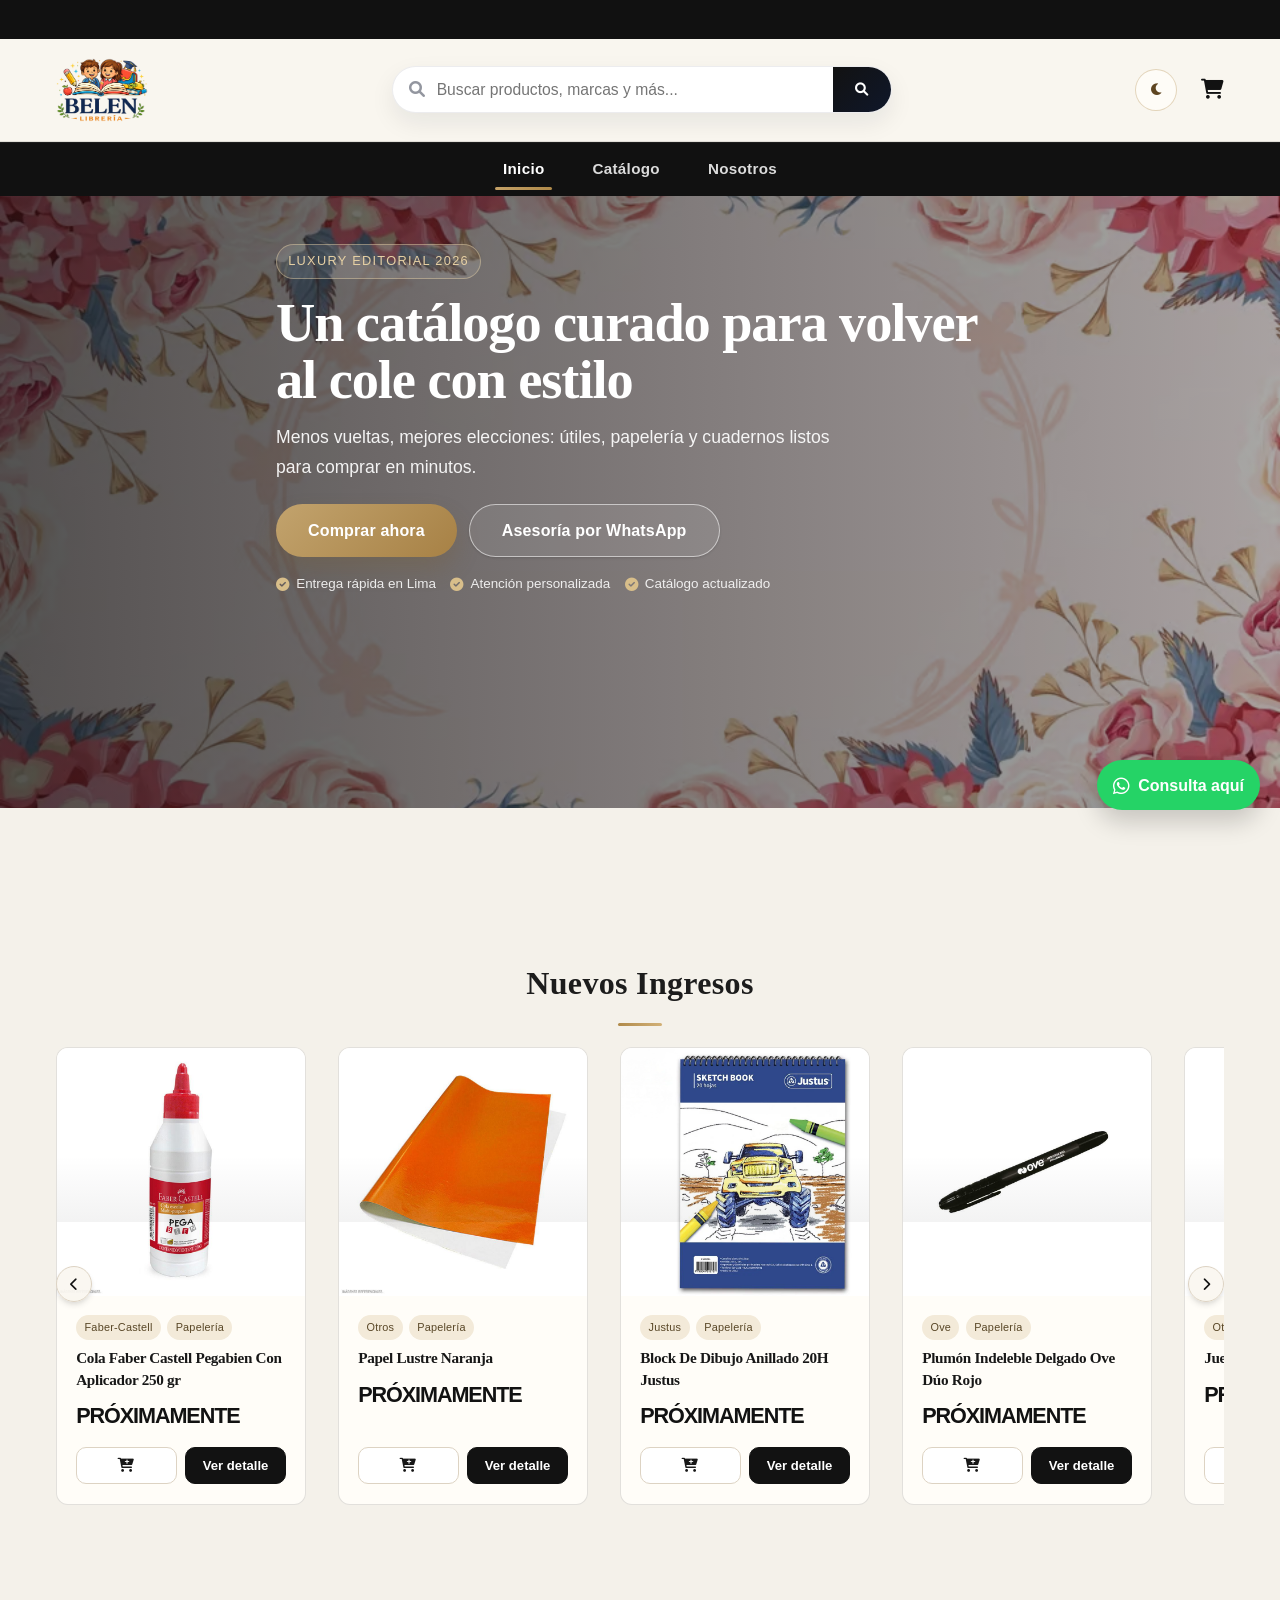
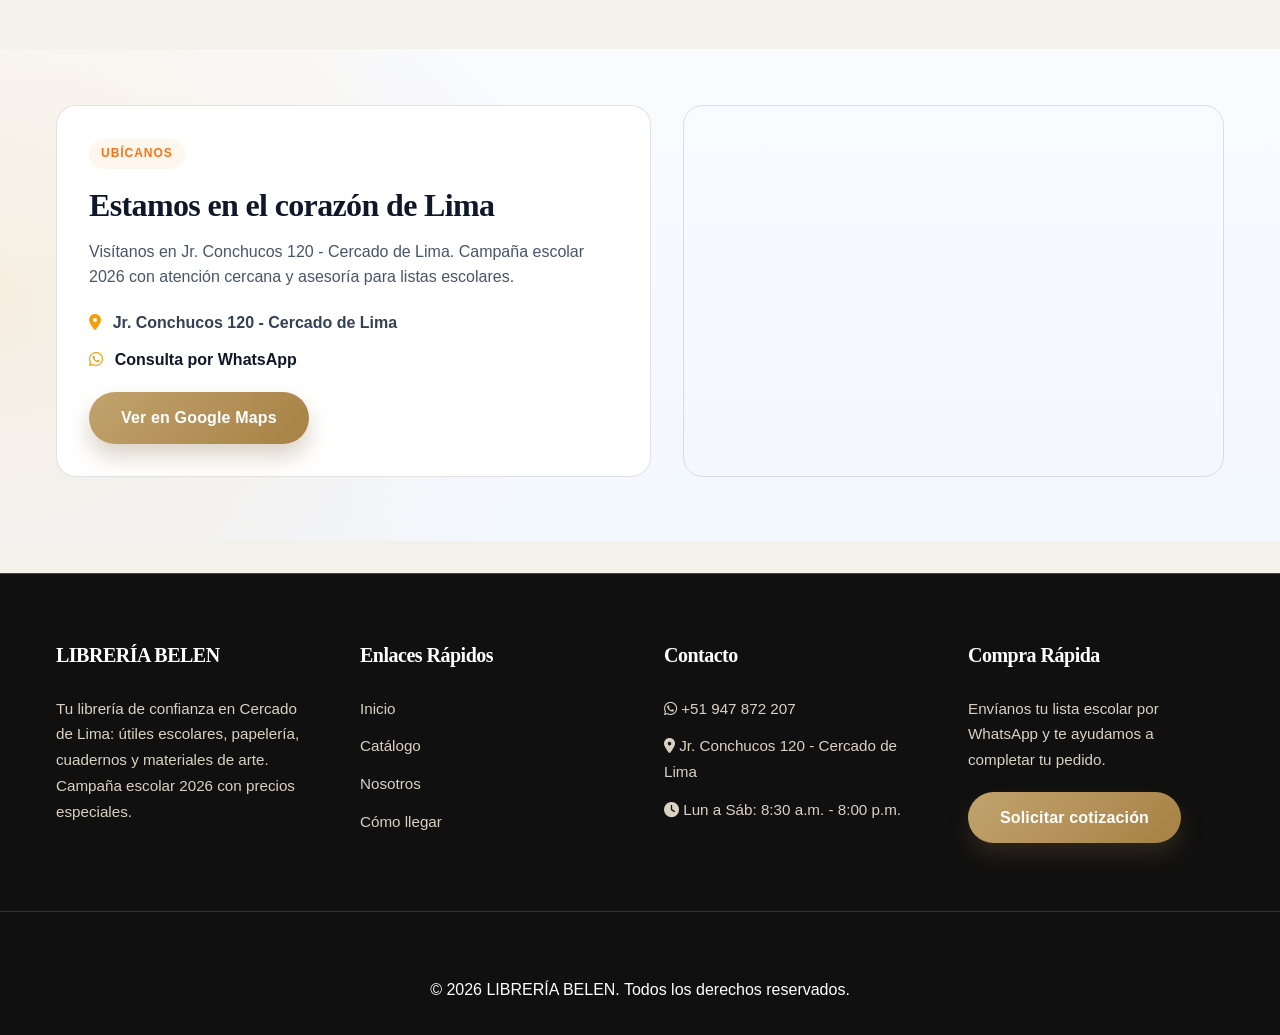
==== index.html @ 4e1642e1 "cambios" ====
<!DOCTYPE html>
<html lang="es">

<head>
    <meta charset="UTF-8">
    <meta name="viewport" content="width=device-width, initial-scale=1.0">
    <meta name="description" content="Librería Belen en Lima: útiles escolares, papelería, cuadernos, arte y oficina. Campaña escolar 2026, marcas como Faber‑Castell y Artesco, envío gratis en estaciones de la Línea 1.">
    <meta http-equiv="Content-Security-Policy" content="default-src 'self'; base-uri 'self'; form-action 'self'; frame-ancestors 'self'; object-src 'none'; script-src 'self' 'unsafe-inline'; style-src 'self' 'unsafe-inline'; img-src 'self' data: https://via.placeholder.com; font-src 'self'; frame-src https://www.google.com; upgrade-insecure-requests">
    <title>LIBRERÍA BELEN - Suministros de Oficina y Escolares</title>
    <link rel="preload" as="image" href="images/nueva%20portada2.avif" type="image/avif">
    <link rel="preload" as="image" href="images/portada%20nueva.jpg" type="image/jpeg">
    <link rel="stylesheet" href="css/style.css">
    <link rel="stylesheet" href="css/premium-styles.css">
    <link rel="stylesheet" href="vendor/fontawesome/css/all.min.css">
</head>

<body class="ultra-minimal">
    <a class="skip-link" href="#main-content">Saltar al contenido principal</a>

    <div class="announcement-bar">
        <div class="announcement-content">
            <p><i class="fas fa-store"></i> Atención en tienda: Lun a Sáb de 8:30 a.m. a 8:00 p.m.</p>
            <a href="https://wa.me/51947872207" target="_blank" rel="noopener">
                <i class="fab fa-whatsapp"></i> Pedidos por WhatsApp
            </a>
        </div>
    </div>

    <!-- Header -->
    <header class="main-header">
        <div class="header-container">
            <a href="index.html" class="logo">
                <img src="img/logonuevo.png" alt="Librería Belen" decoding="async">
            </a>

            <div class="search-bar" style="position: relative;">
                <input type="text" id="searchInput" placeholder="Buscar productos, marcas y más..."
                    oninput="handleSearchInput(this.value)">
                <button type="button" onclick="executeSearch()" aria-label="Buscar productos"><i class="fas fa-search"></i></button>
                <div id="searchResults" class="search-results-dropdown"></div>
            </div>

            <div class="nav-icons">
                <button type="button" class="theme-toggle" data-theme-toggle aria-label="Cambiar tema visual">
                    <i class="fas fa-moon"></i>
                </button>
                <button type="button" class="cart-icon" onclick="window.location.href='catalog.html'" aria-label="Ir al catálogo">
                    <!-- For now links to cart page or modal logic later -->
                    <i class="fas fa-shopping-cart"></i>
                    <span class="cart-count" id="cart-count">0</span>
                </button>
                <button type="button" class="mobile-menu-btn" onclick="toggleMobileMenu()" aria-label="Abrir menú móvil">
                    <i class="fas fa-bars"></i>
                </button>
            </div>
        </div>
    </header>

    <!-- Navigation -->
    <nav class="nav-links">
        <div class="container">
            <ul>
                <li><a href="index.html" class="active">Inicio</a></li>
                <li><a href="catalog.html">Catálogo</a></li>
                <li><a href="about.html">Nosotros</a></li>
            </ul>
        </div>
    </nav>

    <main id="main-content" tabindex="-1">
    <!-- Hero Section -->
    <section class="home-hero" data-hero-carousel data-autoplay="false" aria-label="Promociones principales">
        <div class="home-hero-track">
            <article class="home-hero-slide is-active" data-hero-slide>
                <picture class="home-hero-media" aria-hidden="true">
                    <source srcset="images/nueva%20portada2.avif" type="image/avif">
                    <img src="images/portada%20nueva.jpg" alt="" fetchpriority="high" loading="eager" decoding="async">
                </picture>
                <div class="home-hero-overlay"></div>
                <div class="home-hero-content container">
                    <span class="home-hero-tag">Luxury Editorial 2026</span>
                    <h1>Un catálogo curado para volver al cole con estilo</h1>
                    <p>Menos vueltas, mejores elecciones: útiles, papelería y cuadernos listos para comprar en minutos.</p>
                    <div class="home-hero-actions">
                        <a href="catalog.html" class="btn btn-primary">Comprar ahora</a>
                        <a href="https://wa.me/51947872207" class="btn btn-outline-light" target="_blank" rel="noopener">Asesoría por WhatsApp</a>
                    </div>
                    <ul class="home-hero-benefits">
                        <li><i class="fas fa-circle-check"></i> Entrega rápida en Lima</li>
                        <li><i class="fas fa-circle-check"></i> Atención personalizada</li>
                        <li><i class="fas fa-circle-check"></i> Catálogo actualizado</li>
                    </ul>
                </div>
            </article>
        </div>
    </section>

    <section class="container conversion-strip reveal-on-scroll">
        <div class="conversion-strip-card">
            <p>¿Tienes lista escolar completa?</p>
            <strong>Te ayudamos a armar tu pedido en menos de 10 minutos.</strong>
            <div class="conversion-strip-actions">
                <a href="catalog.html" class="btn btn-primary">Ver catálogo</a>
                <a href="https://wa.me/51947872207" class="btn btn-outline-light" target="_blank" rel="noopener">Empezar por WhatsApp</a>
            </div>
        </div>
    </section>

    <!-- Featured Carousel -->
    <section class="container" style="margin-bottom: var(--spacing-xl);">
        <h2 class="section-title">Nuevos Ingresos</h2>
        <div class="carousel-container">
            <button type="button" class="carousel-btn prev" onclick="scrollCarousel(-1)" aria-label="Desplazar carrusel a la izquierda"><i class="fas fa-chevron-left"></i></button>
            <div class="carousel-track" id="featured-carousel">
                <!-- Random products will be loaded via JS -->
                <p style="text-align: center; width: 100%; padding: 2rem;">Cargando novedades...</p>
            </div>
            <button type="button" class="carousel-btn next" onclick="scrollCarousel(1)" aria-label="Desplazar carrusel a la derecha"><i class="fas fa-chevron-right"></i></button>
        </div>
    </section>

    <!-- Location Section -->
    <section class="location-section">
        <div class="container location-grid">
            <div class="location-card">
                <div class="location-title">
                    <span class="location-badge">Ubícanos</span>
                    <h2>Estamos en el corazón de Lima</h2>
                    <p>Visítanos en Jr. Conchucos 120 - Cercado de Lima. Campaña escolar 2026 con atención cercana y asesoría para listas escolares.</p>
                </div>
                <div class="location-details">
                    <div><i class="fas fa-map-marker-alt"></i> Jr. Conchucos 120 - Cercado de Lima</div>
                    <div><i class="fab fa-whatsapp"></i> <a href="https://wa.me/51947872207" target="_blank" rel="noopener">Consulta por WhatsApp</a></div>
                </div>
                <div class="location-actions">
                    <a class="btn btn-primary" href="https://maps.app.goo.gl/QyMt76Eo8Yr2KrZt5" target="_blank" rel="noopener">Ver en Google Maps</a>
                </div>
            </div>
            <div class="location-map">
                <iframe
                    title="Ubicación Librería Belen"
                    src="https://www.google.com/maps?q=-12.044322104838658,-77.01129263126799&output=embed"
                    loading="lazy"
                    referrerpolicy="no-referrer-when-downgrade">
                </iframe>
            </div>
        </div>
    </section>
    </main>

    <!-- Footer -->
    <footer>
        <div class="container footer-content">
            <div class="footer-section">
                <h3>LIBRERÍA BELEN</h3>
                <p>Tu librería de confianza en Cercado de Lima: útiles escolares, papelería, cuadernos y materiales de arte. Campaña escolar 2026 con precios especiales.</p>
            </div>
            <div class="footer-section">
                <h3>Enlaces Rápidos</h3>
                <ul>
                    <li><a href="index.html">Inicio</a></li>
                    <li><a href="catalog.html">Catálogo</a></li>
                    <li><a href="about.html">Nosotros</a></li>
                    <li><a href="https://maps.app.goo.gl/QyMt76Eo8Yr2KrZt5" target="_blank" rel="noopener">Cómo llegar</a></li>
                </ul>
            </div>
            <div class="footer-section">
                <h3>Contacto</h3>
                <p>
                    <i class="fab fa-whatsapp"></i>
                    <a href="https://wa.me/51947872207" target="_blank" rel="noopener">+51 947 872 207</a>
                </p>
                <p><i class="fas fa-map-marker-alt"></i> Jr. Conchucos 120 - Cercado de Lima</p>
                <p><i class="fas fa-clock"></i> Lun a Sáb: 8:30 a.m. - 8:00 p.m.</p>
            </div>
            <div class="footer-section">
                <h3>Compra Rápida</h3>
                <p>Envíanos tu lista escolar por WhatsApp y te ayudamos a completar tu pedido.</p>
                <a class="btn btn-primary" href="https://wa.me/51947872207" target="_blank" rel="noopener">Solicitar cotización</a>
            </div>
        </div>
        <div
            style="text-align: center; padding-top: var(--spacing-lg); border-top: 1px solid #333; margin-top: var(--spacing-lg);">
            <p>&copy; <span data-current-year>2026</span> LIBRERÍA BELEN. Todos los derechos reservados.</p>
        </div>
    </footer>

    <!-- Product Detail Modal -->
    <div id="productDetailModal" class="modal">
        <div class="modal-content product-detail-content">
            <span class="close-modal" onclick="closeProductModal()">&times;</span>
            <div class="product-detail-grid">
                <div class="detail-image-container">
                    <img id="detailImage" src="" alt="Producto">
                    <p class="image-disclaimer">Imagen de referencia, Librería Belen no es dueña ni autora de esta imagen.</p>
                </div>
                <div class="detail-info-container">
                    <h2 id="detailTitle">Título del Producto</h2>
                    <div class="detail-meta">
                        <span id="detailPrice" class="detail-price">S/ 0.00</span>
                        <div id="detailRating" class="product-rating"></div>
                    </div>

                    <div class="detail-section">
                        <h4>Descripción</h4>
                        <p id="detailDescription">Descripción detallada...</p>
                    </div>

                    <div class="detail-section">
                        <h4>Cualidades</h4>
                        <ul id="detailFeatures"></ul>
                    </div>

                    <div class="detail-section">
                        <h4>Para qué sirve</h4>
                        <ul id="detailUsage"></ul>
                    </div>

                    <div class="detail-actions">
                        <div class="qty-selector">
                            <button onclick="adjustDetailQty(-1)">-</button>
                            <span id="detailQty">1</span>
                            <button onclick="adjustDetailQty(1)">+</button>
                        </div>
                        <button class="btn btn-primary" id="detailAddBtn" onclick="addToCartFromDetail()">Agregar al Carrito</button>
                    </div>
                </div>
            </div>
        </div>
    </div>

    <!-- Mobile Bottom Navigation -->
    <nav class="mobile-bottom-nav">
        <a href="index.html" class="active">
            <i class="fas fa-home"></i>
            <span>Inicio</span>
        </a>
        <a href="catalog.html">
            <i class="fas fa-th"></i>
            <span>Catálogo</span>
        </a>
        <a href="catalog.html">
            <i class="fas fa-shopping-cart"></i>
            <span>Carrito</span>
        </a>
        <a href="about.html">
            <i class="fas fa-info-circle"></i>
            <span>Nosotros</span>
        </a>
    </nav>

    <a class="whatsapp-float" href="https://wa.me/51947872207" target="_blank" rel="noopener">
        <i class="fab fa-whatsapp"></i>
        <span>Consulta aquí</span>
    </a>

    <script src="vendor/jspdf/jspdf.umd.min.js" defer></script>
    <script src="data/products.js" defer></script>
    <script src="js/app.js" defer></script>
</body>

</html>
---- css/style.css ----
:root {
    /* Colors - Premium Navy & Gold Palette */
    --primary-color: #0f172a;
    /* Slate 900 */
    --primary-light: #334155;
    /* Slate 700 */
    --accent-color: #f59e0b;
    /* Amber 500 */
    --accent-hover: #d97706;
    /* Amber 600 */
    --bg-color: #f8fafc;
    /* Slate 50 */
    --surface-color: #ffffff;
    --text-color: #1e293b;
    /* Slate 800 */
    --text-light: #64748b;
    /* Slate 500 */
    --border-color: #e2e8f0;
    /* Slate 200 */

    /* Spacing - More breathing room */
    --spacing-xs: 0.5rem;
    /* 8px */
    --spacing-sm: 1rem;
    /* 16px */
    --spacing-md: 2rem;
    /* 32px - Increased */
    --spacing-lg: 4rem;
    /* 64px - Increased */
    --spacing-xl: 8rem;
    /* 128px - Increased */

    /* Typography */
    --font-heading: 'Inter', sans-serif;
    --font-body: 'Inter', sans-serif;

    /* Shadows - Soft & Modern */
    --shadow-sm: 0 1px 3px 0 rgb(0 0 0 / 0.1), 0 1px 2px -1px rgb(0 0 0 / 0.1);
    --shadow-md: 0 4px 6px -1px rgb(0 0 0 / 0.1), 0 2px 4px -1px rgb(0 0 0 / 0.06);
    --shadow-lg: 0 10px 15px -3px rgb(0 0 0 / 0.1), 0 4px 6px -4px rgb(0 0 0 / 0.1);
    --shadow-inner: inset 0 2px 4px 0 rgb(0 0 0 / 0.05);

    /* Transitions */
    --transition-fast: 0.2s cubic-bezier(0.4, 0, 0.2, 1);
    --transition-smooth: 0.3s cubic-bezier(0.4, 0, 0.2, 1);
}

* {
    margin: 0;
    padding: 0;
    box-sizing: border-box;
}

body {
    font-family: var(--font-body);
    background-color: var(--bg-color);
    color: var(--text-color);
    line-height: 1.7;
    -webkit-font-smoothing: antialiased;
}

:focus-visible {
    outline: 3px solid rgba(245, 158, 11, 0.7);
    outline-offset: 2px;
}

.skip-link {
    position: absolute;
    left: -9999px;
    top: auto;
    width: 1px;
    height: 1px;
    overflow: hidden;
    z-index: 5000;
}

.skip-link:focus {
    left: 1rem;
    top: 1rem;
    width: auto;
    height: auto;
    background: #0f172a;
    color: #fff;
    padding: 0.65rem 1rem;
    border-radius: 8px;
    box-shadow: var(--shadow-md);
}

.announcement-bar {
    background: linear-gradient(90deg, #0f172a, #1e293b);
    color: #f8fafc;
    font-size: 0.9rem;
}

.announcement-content {
    max-width: 1200px;
    margin: 0 auto;
    padding: 0.45rem var(--spacing-sm);
    display: flex;
    align-items: center;
    justify-content: space-between;
    gap: 0.75rem;
}

.announcement-content p {
    margin: 0;
    display: inline-flex;
    align-items: center;
    gap: 0.45rem;
}

.announcement-content a {
    color: #fcd34d;
    font-weight: 700;
    display: inline-flex;
    align-items: center;
    gap: 0.4rem;
}

a {
    text-decoration: none;
    color: inherit;
}

ul {
    list-style: none;
}

img {
    max-width: 100%;
    height: auto;
    display: block;
}

/* Header */
.main-header {
    background-color: var(--surface-color);
    /* White header for cleanliness */
    color: var(--text-color);
    padding: var(--spacing-sm) 0;
    position: static;
    box-shadow: none;
    border-bottom: 1px solid var(--border-color);
}

.header-container {
    max-width: 1200px;
    margin: 0 auto;
    padding: 0 var(--spacing-sm);
    display: flex;
    justify-content: space-between;
    align-items: center;
    gap: var(--spacing-md);
}

.logo {
    font-size: 1.5rem;
    font-weight: 800;
    color: var(--primary-color);
    letter-spacing: -0.025em;
    text-transform: uppercase;
    display: flex;
    align-items: center;
    line-height: 1;
}

.logo span {
    color: var(--accent-color);
}

.logo img {
    height: 70px;
    width: auto;
    display: block;
}

.search-bar {
    flex: 1;
    max-width: 500px;
    display: flex;
    box-shadow: 0 10px 25px rgba(15, 23, 42, 0.08);
    border-radius: 999px;
    overflow: hidden;
    border: 1px solid rgba(15, 23, 42, 0.08);
    background: #fff;
    position: relative;
}

.search-bar input {
    width: 100%;
    padding: 0.85rem 1.2rem 0.85rem 2.75rem;
    border: none;
    outline: none;
    font-size: 0.98rem;
    color: var(--text-color);
    background: transparent;
}

.search-bar button {
    background: linear-gradient(135deg, var(--primary-color), #0f172a);
    border: none;
    padding: 0 1.4rem;
    cursor: pointer;
    color: #fff;
    transition: var(--transition-fast);
}

.search-bar button:hover {
    transform: translateY(-1px);
    box-shadow: 0 8px 18px rgba(15, 23, 42, 0.25);
}

.search-bar::before {
    content: "\f002";
    font-family: "Font Awesome 6 Free";
    font-weight: 900;
    position: absolute;
    left: 16px;
    top: 50%;
    transform: translateY(-50%);
    color: rgba(15, 23, 42, 0.45);
    pointer-events: none;
}

.search-bar:focus-within {
    border-color: rgba(245, 158, 11, 0.5);
    box-shadow: 0 14px 30px rgba(245, 158, 11, 0.2);
}

.nav-icons {
    display: flex;
    gap: 1.5rem;
    align-items: center;
}

.cart-icon {
    position: relative;
    cursor: pointer;
    font-size: 1.25rem;
    color: var(--primary-color);
    transition: var(--transition-fast);
    background: none;
    border: none;
}

.cart-icon:hover {
    color: var(--accent-color);
}

.cart-count {
    position: absolute;
    top: -8px;
    right: -10px;
    background-color: var(--accent-color);
    color: white;
    font-size: 0.7rem;
    font-weight: bold;
    min-width: 18px;
    height: 18px;
    padding: 0 4px;
    border-radius: 10px;
    display: flex;
    align-items: center;
    justify-content: center;
    box-shadow: var(--shadow-sm);
}

.cart-count.is-empty {
    display: none;
}

/* Navigation Bar (Secondary) */
.nav-links {
    background: linear-gradient(90deg, #0f172a, #111827);
    box-shadow: 0 10px 25px rgba(15, 23, 42, 0.35);
    border-top: 1px solid rgba(255, 255, 255, 0.06);
}

.nav-links .container {
    max-width: 1200px;
    margin: 0 auto;
    padding: 0 var(--spacing-sm);
}

.nav-links ul {
    display: flex;
    gap: 2rem;
    justify-content: center;
}

.nav-links a {
    display: block;
    padding: 0.85rem 0.5rem;
    font-weight: 600;
    color: rgba(255, 255, 255, 0.85);
    transition: var(--transition-fast);
    position: relative;
    font-size: 0.95rem;
    letter-spacing: 0.02em;
}

.nav-links a:hover {
    color: #fff;
    transform: translateY(-1px);
}

.nav-links a.active {
    color: white;
    font-weight: 600;
}

.nav-links a.active::after {
    content: '';
    position: absolute;
    bottom: 6px;
    left: 0;
    right: 0;
    height: 3px;
    background: linear-gradient(90deg, #f59e0b, #f97316);
    border-radius: 2px;
}

/* Hero Section */
.hero {
    background-color: var(--primary-color);
    padding: 0;
    height: 500px;
    display: flex;
    align-items: stretch;
    justify-content: center;
    text-align: center;
    color: var(--text-color);
    margin-bottom: 3rem;
    border-radius: 0 0 20px 20px;
    overflow: hidden;
}

.hero h1 {
    font-size: 3.5rem;
    /* Larger title */
    margin-bottom: 1.5rem;
    font-weight: 800;
    color: #000;
    letter-spacing: -0.05em;
    line-height: 1.2;
    text-shadow: none;
}

.hero p {
    font-size: 1.25rem;
    margin-bottom: 2.5rem;
    opacity: 1;
    color: #000;
    max-width: 600px;
    margin-left: auto;
    margin-right: auto;
    font-weight: 700;
}

.hero-carousel {
    position: relative;
}

.hero-slides {
    position: relative;
    width: 100%;
    height: 100%;
}

.hero-slide {
    position: absolute;
    inset: 0;
    display: flex;
    align-items: center;
    justify-content: center;
    background-size: cover;
    background-position: center;
    opacity: 0;
    transition: opacity 0.6s ease;
}

.hero-bg-image {
    position: absolute;
    inset: 0;
    width: 100%;
    height: 100%;
    object-fit: cover;
    z-index: 0;
}

.hero-bg-media {
    position: absolute;
    inset: 0;
    display: block;
    z-index: 0;
}

.hero-slide.active {
    opacity: 1;
    z-index: 1;
}

.hero-slide .container {
    padding: 2rem 1rem;
}

.hero-slide-light {
    background:
        radial-gradient(circle at 15% 20%, rgba(249, 115, 22, 0.12), transparent 45%),
        radial-gradient(circle at 85% 30%, rgba(245, 158, 11, 0.12), transparent 40%),
        linear-gradient(180deg, #fffaf5 0%, #ffffff 100%);
}

.hero-slide-light h1,
.hero-slide-light p {
    color: #0f172a;
}

.hero-dots {
    position: absolute;
    bottom: 16px;
    left: 50%;
    transform: translateX(-50%);
    display: flex;
    gap: 8px;
    z-index: 2;
}

.hero-dot {
    width: 10px;
    height: 10px;
    border-radius: 50%;
    border: none;
    background: rgba(15, 23, 42, 0.25);
    cursor: pointer;
}

.hero-dot.active {
    background: #f59e0b;
}

.btn {
    display: inline-flex;
    align-items: center;
    justify-content: center;
    padding: 0.75rem 2rem;
    border-radius: 6px;
    font-weight: 600;
    text-align: center;
    cursor: pointer;
    transition: var(--transition-smooth);
    border: none;
    font-size: 1rem;
    letter-spacing: 0.025em;
    box-shadow: var(--shadow-sm);
}

.btn:hover {
    transform: translateY(-1px);
    box-shadow: var(--shadow-md);
}

.btn-primary {
    background-color: var(--accent-color);
    color: white;
}

.btn-primary:hover {
    background-color: var(--accent-hover);
}

/* Location Section */
.location-section {
    background: linear-gradient(180deg, #ffffff 0%, #f8fafc 100%);
    padding: 3.5rem 0 4rem;
    margin-bottom: 2rem;
}

.location-grid {
    display: grid;
    grid-template-columns: 1.1fr 1fr;
    gap: 2rem;
    align-items: stretch;
}

.location-card {
    background: #fff;
    border-radius: 16px;
    padding: 2rem;
    box-shadow: 0 20px 40px rgba(15, 23, 42, 0.1);
    border: 1px solid rgba(15, 23, 42, 0.06);
    display: flex;
    flex-direction: column;
    gap: 1.2rem;
}

.location-title h2 {
    margin: 0 0 0.4rem;
    font-size: 2rem;
    letter-spacing: -0.02em;
    color: #0f172a;
}

.location-title p {
    margin: 0;
    color: #475569;
    font-size: 1rem;
    line-height: 1.6;
}

.location-badge {
    display: inline-flex;
    align-items: center;
    padding: 0.3rem 0.75rem;
    background: #fff7ed;
    color: #f97316;
    border-radius: 999px;
    font-weight: 700;
    font-size: 0.75rem;
    text-transform: uppercase;
    letter-spacing: 0.08em;
    margin-bottom: 0.6rem;
}

.location-details {
    display: grid;
    gap: 0.6rem;
    color: #334155;
    font-weight: 600;
}

.location-details i {
    color: #f59e0b;
    margin-right: 0.45rem;
}

.location-details a {
    color: #0f172a;
    text-decoration: none;
}

.location-actions {
    margin-top: auto;
}

.location-map {
    border-radius: 16px;
    overflow: hidden;
    box-shadow: 0 20px 40px rgba(15, 23, 42, 0.12);
    border: 1px solid rgba(15, 23, 42, 0.06);
    min-height: 360px;
}

.location-map iframe {
    width: 100%;
    height: 100%;
    border: 0;
    min-height: 360px;
}

@media (max-width: 900px) {
    .location-grid {
        grid-template-columns: 1fr;
    }
}

/* Hero CTA animation */
.hero .btn-primary {
    position: relative;
    animation: heroPulse 1.6s ease-in-out infinite;
    box-shadow: 0 10px 25px rgba(0, 0, 0, 0.2), 0 0 0 rgba(245, 158, 11, 0.6);
}

.hero .btn-primary::after {
    content: "";
    position: absolute;
    inset: -8px;
    border-radius: inherit;
    border: 2px solid rgba(245, 158, 11, 0.45);
    opacity: 0;
    animation: heroRing 1.6s ease-out infinite;
}

@keyframes heroPulse {
    0% { transform: translateY(0) scale(1); }
    40% { transform: translateY(-4px) scale(1.03); }
    70% { transform: translateY(1px) scale(0.99); }
    100% { transform: translateY(0) scale(1); }
}

@keyframes heroRing {
    0% { opacity: 0.7; transform: scale(0.98); }
    100% { opacity: 0; transform: scale(1.15); }
}

/* Product Grid */
.container {
    max-width: 1200px;
    margin: 0 auto;
    padding: 0 var(--spacing-sm);
}

.section-title {
    font-size: 2rem;
    margin-bottom: 2rem;
    color: var(--text-color);
    border-left: none;
    /* Remove conflicting style */
    padding-left: 0;
    text-align: center;
    font-weight: 800;
    letter-spacing: -0.03em;
    position: relative;
    padding-bottom: 1rem;
}

.section-title::after {
    content: '';
    position: absolute;
    bottom: 0;
    left: 50%;
    transform: translateX(-50%);
    width: 60px;
    height: 4px;
    background-color: var(--accent-color);
    border-radius: 2px;
}

.product-grid {
    display: grid;
    grid-template-columns: repeat(auto-fill, minmax(220px, 1fr));
    gap: var(--spacing-md);
    margin-bottom: var(--spacing-xl);
}

.product-card {
    background: white;
    border: 1px solid var(--border-color);
    border-radius: 12px;
    overflow: hidden;
    transition: var(--transition-smooth);
    display: flex;
    flex-direction: column;
    box-shadow: var(--shadow-sm);
}

.product-card:hover {
    box-shadow: var(--shadow-lg);
    transform: translateY(-4px);
    border-color: var(--accent-color);
}

.product-image {
    width: 100%;
    aspect-ratio: 1;
    background-color: #f1f5f9;
    overflow: hidden;
    position: relative;
}

.product-image img {
    width: 100%;
    height: 100%;
    object-fit: cover;
    transition: transform 0.5s ease;
}

.product-card:hover .product-image img {
    transform: scale(1.05);
}

.product-info {
    padding: 1.5rem;
    display: flex;
    flex-direction: column;
    flex: 1;
}

.product-title {
    font-size: 1.1rem;
    margin-bottom: 0.5rem;
    font-weight: 600;
    line-height: 1.4;
    color: var(--text-color);
    display: -webkit-box;
    -webkit-line-clamp: 2;
    line-clamp: 2;
    /* Fix linting error */
    -webkit-box-orient: vertical;
    overflow: hidden;
}

.product-price {
    font-size: 1.5rem;
    color: var(--primary-color);
    font-weight: 800;
    margin-bottom: 1rem;
    letter-spacing: -0.05em;
}

.product-actions {
    margin-top: auto;
    display: flex;
    gap: 0.75rem;
}

.btn-cart {
    flex: 1;
    background-color: white;
    border: 1px solid var(--border-color);
    color: var(--text-color);
    padding: 0.6rem;
    font-size: 0.9rem;
    border-radius: 6px;
    font-weight: 600;
    transition: var(--transition-fast);
    display: flex;
    justify-content: center;
    align-items: center;
    gap: 0.5rem;
}

.btn-cart:hover {
    background-color: #f8fafc;
    border-color: var(--primary-color);
    color: var(--primary-color);
}

.btn-buy {
    flex: 1;
    background-color: var(--primary-color);
    border: 1px solid var(--primary-color);
    color: white;
    padding: 0.6rem;
    font-size: 0.9rem;
    border-radius: 6px;
    font-weight: 600;
    transition: var(--transition-fast);
}

.btn-buy:hover {
    background-color: var(--primary-light);
    border-color: var(--primary-light);
    box-shadow: var(--shadow-md);
}

/* Footer */
footer {
    background-color: var(--primary-color);
    /* Dark Navy */
    color: white;
    padding: 4rem 0 2rem;
    margin-top: auto;
    border-top: 4px solid var(--accent-color);
}

.footer-content {
    display: grid;
    grid-template-columns: repeat(auto-fit, minmax(250px, 1fr));
    gap: 3rem;
}

.footer-section h3 {
    margin-bottom: 1.5rem;
    color: white;
    font-size: 1.25rem;
    font-weight: 700;
    letter-spacing: -0.025em;
}

.footer-section p,
.footer-section li {
    margin-bottom: 0.75rem;
    color: #94a3b8;
    /* Slate 400 */
    font-size: 0.95rem;
}

.footer-section a:hover {
    color: var(--accent-color);
    text-decoration: underline;
}

/* Utilities */
.hidden {
    display: none !important;
}

/* Catalog Sidebar */
.catalog-layout {
    display: flex;
    gap: var(--spacing-lg);
    margin-top: var(--spacing-lg);
}

.sidebar {
    width: 250px;
    flex-shrink: 0;
}

.filter-group {
    background: white;
    padding: var(--spacing-sm);
    border-radius: 8px;
    border: 1px solid var(--border-color);
    margin-bottom: var(--spacing-md);
}

.brand-filter-list {
    max-height: 220px;
    overflow-y: auto;
    padding-right: 4px;
}

.filter-group h4 {
    margin-bottom: var(--spacing-sm);
    color: var(--primary-color);
}

.filter-item {
    display: flex;
    align-items: center;
    justify-content: space-between;
    gap: 0.5rem;
    margin-bottom: 0.5rem;
    cursor: pointer;
    padding: 0.4rem 0.5rem;
    border-radius: 8px;
    transition: background 0.2s ease;
}

.filter-item input {
    margin-right: 0.5rem;
}

.filter-item:hover {
    background: #f8fafc;
}

.filter-item span:first-child {
    display: flex;
    align-items: center;
    gap: 0.35rem;
}

.filter-item-main {
    margin-bottom: 0.25rem;
}

.filter-actions {
    display: inline-flex;
    align-items: center;
    gap: 0.35rem;
}

.filter-toggle {
    border: none;
    background: #f1f5f9;
    color: #475569;
    width: 28px;
    height: 28px;
    border-radius: 999px;
    cursor: pointer;
    transition: transform 0.2s ease, background 0.2s ease;
}

.filter-toggle:hover {
    background: #e2e8f0;
}

.filter-accordion.open .filter-toggle {
    transform: rotate(180deg);
}

.subcategory-list {
    display: none;
    padding: 0.25rem 0.25rem 0.75rem;
    gap: 0.4rem;
    flex-wrap: wrap;
}

.filter-accordion.open .subcategory-list {
    display: flex;
}

.subcategory-chip {
    display: inline-flex;
    align-items: center;
    justify-content: space-between;
    gap: 0.5rem;
    background: #fff;
    border: 1px solid rgba(15, 23, 42, 0.08);
    border-radius: 999px;
    padding: 0.25rem 0.6rem;
    font-size: 0.75rem;
    cursor: pointer;
    transition: transform 0.2s ease, box-shadow 0.2s ease;
}

.subcategory-chip:hover {
    transform: translateY(-1px);
    box-shadow: 0 6px 14px rgba(15, 23, 42, 0.12);
}

.filter-count {
    font-size: 0.75rem;
    color: #64748b;
    background: #eef2f7;
    padding: 0.1rem 0.5rem;
    border-radius: 999px;
    min-width: 2rem;
    text-align: center;
}

/* About Page */
.about-content {
    background: white;
    padding: var(--spacing-lg);
    border-radius: 8px;
    margin-top: var(--spacing-lg);
    box-shadow: var(--shadow-sm);
}

/* Additions for Cart */
.btn-qty {
    width: 24px;
    height: 24px;
    border-radius: 4px;
    border: 1px solid var(--border-color);
    background: white;
    cursor: pointer;
    display: inline-flex;
    align-items: center;
    justify-content: center;
    transition: var(--transition-fast);
}

.btn-qty:hover {
    background: var(--bg-color);
    border-color: var(--primary-color);
}

/* Ensure images in product grid are contained */
.product-image img {
    object-position: center;
}

/* Sidebar Inputs */
.filter-item {
    display: flex;
    align-items: center;
    gap: 0.5rem;
    font-size: 0.95rem;
    color: var(--text-color);
}

/* Mobile Sidebar Toggle - Hidden on Desktop */
#mobile-filter-toggle {
    display: none;
    margin-bottom: var(--spacing-sm);
    width: 100%;
}

.mobile-only {
    display: none;
}

/* Pagination Styles */
.pagination-container {
    display: flex;
    justify-content: center;
    gap: 0.5rem;
    margin-top: 2rem;
    padding-bottom: 2rem;
}

.pagination-btn {
    width: 40px;
    height: 40px;
    border: 1px solid var(--border-color);
    background: white;
    border-radius: 6px;
    cursor: pointer;
    font-weight: 600;
    color: var(--text-color);
    transition: var(--transition-fast);
}

.pagination-btn:hover {
    border-color: var(--primary-color);
    color: var(--primary-color);
}

.pagination-btn.active {
    background-color: var(--primary-color);
    color: white;
    border-color: var(--primary-color);
}

.pagination-btn:disabled {
    opacity: 0.5;
    cursor: not-allowed;
}

/* Responsive Media Queries */
@media (max-width: 768px) {

    /* Header */
    .header-container {
        flex-direction: column;
        gap: 1rem;
        padding-bottom: 1rem;
    }

    .search-bar {
        width: 100%;
        max-width: 100%;
    }

    .nav-links ul {
        gap: 1rem;
        font-size: 0.9rem;
        justify-content: space-between;
    }

    .announcement-content {
        flex-direction: column;
        text-align: center;
        font-size: 0.82rem;
        padding: 0.4rem 0.75rem;
    }

    /* Catalog Layout */
    .catalog-layout {
        flex-direction: column;
        gap: 1rem;
    }

    /* Sidebar Mobile */
    #mobile-filter-toggle {
        display: inline-flex;
    }

    .sidebar {
        position: fixed;
        top: 0;
        left: -100%;
        width: 80%;
        max-width: 300px;
        height: 100%;
        background: white;
        z-index: 1000;
        padding: 1rem;
        box-shadow: 2px 0 5px rgba(0, 0, 0, 0.1);
        transition: left 0.3s ease;
        overflow-y: auto;
    }

    .sidebar.open {
        left: 0;
    }

    .sidebar-header {
        display: flex !important;
        justify-content: space-between;
        align-items: center;
        margin-bottom: 1rem;
        border-bottom: 1px solid var(--border-color);
        padding-bottom: 0.5rem;
    }

    /* Filters inside Sidebar */
    .filter-group {
        border: none;
        padding: 0;
        margin-bottom: 1.5rem;
    }

    /* Cart Modal Mobile */
    #cartModal>div {
        width: 90% !important;
        max-width: 400px;
    }

    /* Hero */
    .hero {
        padding: 4rem 0;
    }

    .hero h1 {
        font-size: 2.5rem;
    }
}

@media (prefers-reduced-motion: reduce) {
    *,
    *::before,
    *::after {
        animation: none !important;
        transition: none !important;
        scroll-behavior: auto !important;
    }
}

/* Carousel Styles */
.carousel-container {
    position: relative;
    width: 100%;
    overflow: hidden;
    padding: 0 1rem;
}

.carousel-track {
    display: flex;
    gap: var(--spacing-md);
    overflow-x: auto;
    scroll-snap-type: x mandatory;
    scroll-behavior: smooth;
    padding-bottom: 1rem;
    /* Space for shadow */
    -ms-overflow-style: none;
    /* IE and Edge */
    scrollbar-width: none;
    /* Firefox */
    animation: carouselFloat 6s ease-in-out infinite;
}

/* Hide scrollbar */
.carousel-track::-webkit-scrollbar {
    display: none;
}

.carousel-track .product-card {
    min-width: 250px;
    /* Fixed width for carousel items */
    max-width: 250px;
    scroll-snap-align: start;
    flex-shrink: 0;
}

.carousel-btn {
    position: absolute;
    top: 50%;
    transform: translateY(-50%);
    background: white;
    border: 1px solid var(--border-color);
    width: 40px;
    height: 40px;
    border-radius: 50%;
    display: flex;
    align-items: center;
    justify-content: center;
    cursor: pointer;
    box-shadow: var(--shadow-md);
    z-index: 10;
    color: var(--primary-color);
    transition: var(--transition-fast);
}

.carousel-btn:hover {
    background: var(--primary-color);
    color: white;
    border-color: var(--primary-color);
}

.carousel-track .product-card {
    animation: cardFloat 4.5s ease-in-out infinite;
}

.carousel-track .product-card:nth-child(2n) {
    animation-delay: 0.6s;
}

.carousel-track .product-card:nth-child(3n) {
    animation-delay: 1.2s;
}

@keyframes cardFloat {
    0% { transform: translateY(0); }
    50% { transform: translateY(-6px); }
    100% { transform: translateY(0); }
}

@keyframes carouselFloat {
    0% { transform: translateY(0); }
    50% { transform: translateY(-2px); }
    100% { transform: translateY(0); }
}

.carousel-btn.prev {
    left: 0;
}

.carousel-btn.next {
    right: 0;
}

/* Search Dropdown */
.search-results-dropdown {
    position: absolute;
    top: 100%;
    left: 0;
    width: 100%;
    background: #fff;
    border: 1px solid rgba(15, 23, 42, 0.08);
    border-radius: 16px;
    box-shadow: 0 20px 45px rgba(15, 23, 42, 0.18);
    z-index: 1000;
    max-height: 400px;
    overflow-y: auto;
    display: none;
    margin-top: 8px;
}

.search-results-dropdown.active {
    display: block;
}

.search-section-title {
    font-size: 0.75rem;
    text-transform: uppercase;
    letter-spacing: 0.08em;
    color: #6b7280;
    padding: 0.75rem 1rem 0.25rem;
}

.search-chips {
    display: flex;
    flex-wrap: wrap;
    gap: 0.5rem;
    padding: 0 1rem 0.75rem;
}

.search-chip {
    border: 1px solid rgba(15, 23, 42, 0.1);
    background: #f8fafc;
    color: #0f172a;
    padding: 0.35rem 0.7rem;
    border-radius: 999px;
    font-size: 0.8rem;
    cursor: pointer;
    transition: transform 0.2s, box-shadow 0.2s, background 0.2s;
}

.search-chip:hover {
    transform: translateY(-1px);
    background: #fff;
    box-shadow: 0 6px 14px rgba(15, 23, 42, 0.12);
}

.search-product-chip {
    display: inline-flex;
    gap: 0.5rem;
    align-items: center;
    font-weight: 600;
}

.search-product-chip strong {
    color: #111827;
}

.search-item {
    display: flex;
    align-items: center;
    gap: 1rem;
    padding: 0.85rem 1rem;
    cursor: pointer;
    transition: background 0.2s;
    border-bottom: 1px solid rgba(15, 23, 42, 0.06);
}

.search-item:last-child {
    border-bottom: none;
}

.search-item:hover {
    background: #f8fafc;
}

.search-item.active {
    background: #eef2ff;
}

.search-item img {
    width: 48px;
    height: 48px;
    object-fit: cover;
    border-radius: 10px;
    box-shadow: 0 6px 12px rgba(15, 23, 42, 0.12);
}

.search-item-info h4 {
    font-size: 0.95rem;
    margin-bottom: 0.1rem;
    color: var(--text-color);
}

.search-item-info p {
    font-size: 0.8rem;
    color: var(--text-light);
    margin: 0;
}

.search-mark {
    background: rgba(176, 138, 74, 0.22);
    color: inherit;
    border-radius: 4px;
    padding: 0 0.18em;
    box-decoration-break: clone;
    -webkit-box-decoration-break: clone;
}

.search-item-price {
    margin-left: auto;
    font-weight: 700;
    color: #111827;
    font-size: 0.9rem;
}

/* WhatsApp Floating Button */
.whatsapp-float {
    position: fixed;
    right: 20px;
    bottom: 90px;
    z-index: 3000;
    display: inline-flex;
    align-items: center;
    gap: 0.5rem;
    background: #25D366;
    color: #fff;
    padding: 0.7rem 1rem;
    border-radius: 999px;
    font-weight: 700;
    box-shadow: 0 12px 24px rgba(0, 0, 0, 0.18);
    transition: transform 0.2s ease, box-shadow 0.2s ease;
}

.whatsapp-float i {
    font-size: 1.2rem;
}

.whatsapp-float:hover {
    transform: translateY(-2px);
    box-shadow: 0 16px 28px rgba(0, 0, 0, 0.22);
}

@media (max-width: 768px) {
    .whatsapp-float {
        bottom: 110px;
        right: 14px;
        padding: 0.6rem 0.85rem;
        font-size: 0.9rem;
    }
}

.product-category {
    display: inline-flex;
    align-items: center;
    gap: 0.35rem;
    font-size: 0.75rem;
    color: #475569;
    background: #f1f5f9;
    padding: 0.2rem 0.55rem;
    border-radius: 999px;
    margin-bottom: 0.5rem;
    text-transform: capitalize;
}

.product-rating {
    display: none;
}

.search-empty {
    padding: 1rem;
    text-align: center;
    color: var(--text-light);
}


/* Product Detail Modal */
.modal {
    display: none;
    position: fixed;
    z-index: 2000;
    left: 0;
    top: 0;
    width: 100%;
    height: 100%;
    overflow: auto;
    background-color: rgba(0, 0, 0, 0.6);
    backdrop-filter: blur(5px);
}

.modal-content {
    background-color: #fefefe;
    margin: 5% auto;
    padding: 20px;
    border: 1px solid #888;
    width: 90%;
    max-width: 900px;
    border-radius: 12px;
    position: relative;
    box-shadow: var(--shadow-xl);
    animation: modalFadeIn 0.3s;
}

@keyframes modalFadeIn {
    from {
        opacity: 0;
        transform: translateY(-20px);
    }

    to {
        opacity: 1;
        transform: translateY(0);
    }
}

.close-modal {
    color: #aaa;
    float: right;
    font-size: 28px;
    font-weight: bold;
    cursor: pointer;
    position: absolute;
    right: 20px;
    top: 15px;
    z-index: 10;
}

.close-modal:hover,
.close-modal:focus {
    color: black;
    text-decoration: none;
    cursor: pointer;
}

.product-detail-grid {
    display: grid;
    grid-template-columns: 1fr 1fr;
    gap: 2rem;
    margin-top: 1rem;
}

.detail-image-container {
    background: #f8fafc;
    border-radius: 8px;
    display: flex;
    flex-direction: column;
    align-items: center;
    justify-content: center;
    padding: 1rem;
}

.detail-image-container img {
    max-width: 100%;
    max-height: 400px;
    object-fit: contain;
}

.image-disclaimer {
    margin-top: 0.75rem;
    font-size: 0.75rem;
    color: var(--text-light);
    text-align: center;
}

.detail-info-container {
    display: flex;
    flex-direction: column;
}

.detail-meta {
    display: flex;
    align-items: center;
    gap: 1rem;
    margin-bottom: 1.5rem;
    border-bottom: 1px solid var(--border-color);
    padding-bottom: 1rem;
}

.detail-price {
    font-size: 2rem;
    font-weight: 800;
    color: var(--primary-color);
}

.detail-section {
    margin-bottom: 1.5rem;
}

.detail-section h4 {
    font-size: 1rem;
    margin-bottom: 0.5rem;
    color: var(--text-color);
    font-weight: 700;
    text-transform: uppercase;
    letter-spacing: 0.05em;
}

.detail-section ul {
    list-style-type: disc;
    padding-left: 1.5rem;
    color: var(--text-light);
}

.detail-section li {
    margin-bottom: 0.25rem;
}

.detail-actions {
    margin-top: auto;
    display: flex;
    gap: 1rem;
    align-items: center;
    padding-top: 1rem;
    border-top: 1px solid var(--border-color);
}

.qty-selector {
    display: flex;
    align-items: center;
    border: 1px solid var(--border-color);
    border-radius: 6px;
    overflow: hidden;
}

.qty-selector button {
    background: #f1f5f9;
    border: none;
    width: 36px;
    height: 36px;
    font-weight: bold;
    cursor: pointer;
}

.qty-selector span {
    width: 40px;
    text-align: center;
    font-weight: 600;
}

/* Mobile Responsive Modal */
@media (max-width: 768px) {
    .product-detail-grid {
        grid-template-columns: 1fr;
    }

    .modal-content {
        margin: 10% auto;
        width: 95%;
    }

    /* Mobile Header Adjustments */
    .header-container {
        padding: 0.5rem 1rem;
        flex-wrap: wrap;
        position: relative;
    }

    .logo {
        font-size: 1.2rem;
    }

    .mobile-menu-btn {
        display: block !important;
        /* Force show on mobile */
        font-size: 1.5rem;
        background: none;
        border: none;
        color: var(--primary-color);
        cursor: pointer;
        padding: 0.5rem;
        order: 1;
        /* Adjust order if needed */
        margin-left: 1rem;
    }

    /* Hide standard nav layout */
    .nav-links {
        position: fixed;
        top: 0;
        left: -100%;
        /* Off-screen */
        width: 75%;
        max-width: 300px;
        height: 100vh;
        background-color: var(--primary-color);
        flex-direction: column;
        justify-content: flex-start;
        padding-top: 5rem;
        /* Space for close button or spacing */
        transition: left 0.3s ease-in-out;
        z-index: 2000;
        box-shadow: 4px 0 12px rgba(0, 0, 0, 0.2);
        display: flex !important;
        /* Override any potential display:none */
    }

    .nav-links.mobile-active {
        left: 0;
        /* Slide in */
    }

    .nav-links ul {
        flex-direction: column;
        gap: 1.5rem;
        width: 100%;
        padding: 0 2rem;
    }

    .nav-links a {
        font-size: 1.2rem;
        color: rgba(255, 255, 255, 0.9);
        border-bottom: 1px solid rgba(255, 255, 255, 0.1);
        width: 100%;
        padding: 1rem 0;
    }

    /* Overlay */
    .nav-links.mobile-active::before {
        content: '';
        position: fixed;
        top: 0;
        left: 100%;
        /* Starts at the right edge of menu */
        width: 100vw;
        height: 100vh;
        background: rgba(0, 0, 0, 0.5);
    }

    .search-bar {
        order: 3;
        width: 100%;
        margin-top: 10px;
        display: flex;
    }

    .nav-icons {
        display: flex;
        align-items: center;
    }
}

/* ========== VISUAL REFRESH 2026 ========== */
:root {
    --font-heading: "Plus Jakarta Sans", "Manrope", "Segoe UI", sans-serif;
    --font-body: "Manrope", "Nunito Sans", "Segoe UI", sans-serif;
}

body {
    background:
        radial-gradient(circle at 10% 0%, rgba(245, 158, 11, 0.08), transparent 36%),
        radial-gradient(circle at 90% 10%, rgba(15, 23, 42, 0.08), transparent 32%),
        linear-gradient(180deg, #f8fafc 0%, #eef3fb 100%);
    background-attachment: fixed;
}

h1,
h2,
h3,
h4 {
    font-family: var(--font-heading);
    letter-spacing: -0.02em;
}

.main-header {
    backdrop-filter: blur(8px);
    background: rgba(255, 255, 255, 0.9);
}

.nav-links {
    background: linear-gradient(90deg, #0b132a, #13203f);
    box-shadow: 0 14px 28px rgba(11, 19, 42, 0.35);
}

.hero {
    position: relative;
    min-height: clamp(420px, 70vh, 620px);
    height: auto;
    border-radius: 0 0 32px 32px;
    box-shadow: 0 28px 46px rgba(15, 23, 42, 0.26);
}

.hero::before {
    content: "";
    position: absolute;
    inset: 0;
    background:
        radial-gradient(circle at 8% 14%, rgba(255, 255, 255, 0.2), transparent 36%),
        linear-gradient(140deg, rgba(2, 6, 23, 0.75), rgba(15, 23, 42, 0.42));
    z-index: 1;
    pointer-events: none;
}

.hero-slide {
    isolation: isolate;
}

.hero-slide .container {
    position: relative;
    z-index: 2;
}

.hero h1 {
    color: #f8fafc;
    font-size: clamp(2.2rem, 4.8vw, 4.1rem);
    line-height: 1.08;
    text-shadow: 0 12px 28px rgba(2, 6, 23, 0.5);
}

.hero p {
    color: rgba(248, 250, 252, 0.95);
    max-width: 700px;
    text-shadow: 0 6px 14px rgba(2, 6, 23, 0.34);
}

.hero-slide-light {
    background:
        radial-gradient(circle at 18% 20%, rgba(249, 115, 22, 0.22), transparent 48%),
        radial-gradient(circle at 80% 16%, rgba(245, 158, 11, 0.28), transparent 42%),
        linear-gradient(180deg, #fff4dc 0%, #fffaf2 100%);
}

.hero-slide-light h1,
.hero-slide-light p {
    color: #0f172a;
    text-shadow: none;
}

.hero-slide-light::before {
    content: "";
    position: absolute;
    inset: 0;
    background: linear-gradient(145deg, rgba(255, 255, 255, 0.22), rgba(255, 255, 255, 0));
}

.btn {
    border-radius: 999px;
    font-weight: 700;
    letter-spacing: 0.01em;
}

.btn-primary {
    background: linear-gradient(135deg, #f59e0b, #ea580c);
    box-shadow: 0 14px 24px rgba(234, 88, 12, 0.25);
}

.btn-primary:hover {
    background: linear-gradient(135deg, #f59e0b, #c2410c);
}

.section-title {
    font-size: clamp(1.7rem, 2.7vw, 2.5rem);
}

.trust-badges {
    margin-top: 2rem;
    margin-bottom: 3.4rem;
    gap: 1rem;
}

.trust-badge {
    border: 1px solid rgba(15, 23, 42, 0.09);
    background: rgba(255, 255, 255, 0.84);
    backdrop-filter: blur(8px);
}

.product-grid {
    gap: clamp(1rem, 2.4vw, 1.75rem);
}

.product-card {
    border-radius: 18px;
    border: 1px solid rgba(15, 23, 42, 0.08);
    box-shadow: 0 12px 26px rgba(15, 23, 42, 0.1);
}

.product-card:hover {
    transform: translateY(-8px);
    box-shadow: 0 24px 38px rgba(15, 23, 42, 0.18);
}

.product-image {
    background: linear-gradient(180deg, #e2e8f0, #f8fafc);
}

.product-info {
    padding: 1.2rem 1.2rem 1.3rem;
}

.product-title {
    font-size: 1rem;
}

.product-price {
    font-size: 1.35rem;
    margin-bottom: 0.8rem;
}

.location-section {
    background:
        radial-gradient(circle at 0% 50%, rgba(245, 158, 11, 0.12), transparent 42%),
        linear-gradient(180deg, #f9fbff 0%, #f3f7fe 100%);
}

.location-card {
    border-radius: 20px;
}

.location-map {
    border-radius: 20px;
}

#sortSelect {
    background: #fff;
    border: 1px solid rgba(15, 23, 42, 0.14) !important;
    border-radius: 12px !important;
    font-weight: 600;
    color: #0f172a;
    box-shadow: 0 8px 20px rgba(15, 23, 42, 0.08);
}

footer {
    background:
        radial-gradient(circle at 10% 0%, rgba(245, 158, 11, 0.22), transparent 25%),
        linear-gradient(180deg, #091124 0%, #0f172a 100%);
}

.footer-section p,
.footer-section li {
    color: #cbd5e1;
}

/* Entrance motion */
.reveal-on-scroll {
    opacity: 0;
    transform: translateY(18px);
    transition: opacity 0.65s ease, transform 0.65s ease;
}

.reveal-on-scroll.is-visible {
    opacity: 1;
    transform: translateY(0);
}

@media (max-width: 900px) {
    .hero::before {
        background:
            linear-gradient(170deg, rgba(2, 6, 23, 0.68), rgba(15, 23, 42, 0.38)),
            radial-gradient(circle at 12% 20%, rgba(255, 255, 255, 0.13), transparent 34%);
    }
}

@media (max-width: 768px) {
    body {
        background-attachment: scroll;
    }

    .hero {
        border-radius: 0 0 20px 20px;
        min-height: 420px;
    }

    .hero h1 {
        font-size: clamp(1.95rem, 8vw, 2.7rem);
    }

    .hero p {
        font-size: 1rem;
        margin-bottom: 1.8rem;
    }

    .btn {
        padding: 0.68rem 1.3rem;
    }

    .product-card:hover {
        transform: translateY(-4px);
    }

    .section-title {
        font-size: 1.55rem;
    }
}

/* ========== EXPERIMENTAL DESIGN LAYER ========== */
:root {
    --pointer-x: 50%;
    --pointer-y: 50%;
}

body {
    overflow-x: hidden;
    position: relative;
}

body::before,
body::after {
    content: "";
    position: fixed;
    width: 340px;
    height: 340px;
    border-radius: 50%;
    z-index: -1;
    filter: blur(50px);
    pointer-events: none;
    opacity: 0.45;
    animation: ambientFloat 18s ease-in-out infinite alternate;
}

body::before {
    background: radial-gradient(circle, rgba(245, 158, 11, 0.6), rgba(245, 158, 11, 0));
    top: -70px;
    left: -60px;
}

body::after {
    background: radial-gradient(circle, rgba(30, 41, 59, 0.55), rgba(30, 41, 59, 0));
    bottom: -120px;
    right: -70px;
    animation-delay: 2s;
}

@keyframes ambientFloat {
    0% { transform: translate3d(0, 0, 0) scale(1); }
    100% { transform: translate3d(26px, -18px, 0) scale(1.08); }
}

.hero::before {
    background:
        radial-gradient(circle at var(--pointer-x) var(--pointer-y), rgba(245, 158, 11, 0.28), transparent 32%),
        radial-gradient(circle at 8% 14%, rgba(255, 255, 255, 0.2), transparent 36%),
        linear-gradient(140deg, rgba(2, 6, 23, 0.75), rgba(15, 23, 42, 0.42));
}

.hero-slide .container {
    transform: translateZ(20px);
}

.hero-dots {
    gap: 10px;
}

.hero-dot {
    width: 11px;
    height: 11px;
    background: rgba(255, 255, 255, 0.45);
    box-shadow: 0 0 0 2px rgba(15, 23, 42, 0.16);
}

.hero-dot.active {
    transform: scale(1.25);
}

.section-title {
    background: linear-gradient(90deg, #0f172a, #334155 48%, #0f172a);
    -webkit-background-clip: text;
    background-clip: text;
    color: transparent;
}

.product-card {
    transform-style: preserve-3d;
    transition: transform 0.25s ease, box-shadow 0.25s ease, border-color 0.25s ease;
}

.product-card::after {
    content: "";
    position: absolute;
    inset: 0;
    background: radial-gradient(circle at var(--pointer-x) var(--pointer-y), rgba(255, 255, 255, 0.22), transparent 45%);
    pointer-events: none;
    opacity: 0;
    transition: opacity 0.25s ease;
}

.product-card:hover::after {
    opacity: 1;
}

.product-image::after {
    content: "";
    position: absolute;
    inset: auto -30% -100% -30%;
    height: 70%;
    background: radial-gradient(ellipse at center, rgba(245, 158, 11, 0.2), transparent 70%);
    pointer-events: none;
}

.product-actions .btn-buy,
.product-actions .btn-cart {
    border-radius: 10px;
}

footer::before {
    content: "";
    display: block;
    width: 100%;
    height: 26px;
    background: radial-gradient(20px 14px at 10px 14px, rgba(245, 158, 11, 0.45), transparent 70%) repeat-x;
    background-size: 44px 26px;
    opacity: 0.7;
    margin-top: -4rem;
    margin-bottom: 2rem;
}

.hero.reveal-on-scroll {
    transition-delay: 0.08s;
}

.trust-badges.reveal-on-scroll {
    transition-delay: 0.14s;
}

.carousel-container.reveal-on-scroll {
    transition-delay: 0.2s;
}

@media (max-width: 768px) {
    body::before,
    body::after {
        width: 240px;
        height: 240px;
        filter: blur(42px);
        opacity: 0.32;
    }

    .section-title {
        background: none;
        color: var(--text-color);
    }

    footer::before {
        height: 14px;
        background-size: 34px 14px;
        margin-top: -3rem;
    }
}
---- css/premium-styles.css ----
/* Global defaults */
.mobile-menu-btn {
    display: none;
}

/* ========== PREMIUM ENHANCEMENTS ========== */

/* Smooth Scroll */
html {
    scroll-behavior: smooth;
}

/* Toast Notifications */
.toast-container {
    position: fixed;
    top: 80px;
    right: 20px;
    z-index: 9999;
    display: flex;
    flex-direction: column;
    gap: 10px;
}

.toast {
    background: white;
    padding: 1rem 1.5rem;
    border-radius: 12px;
    box-shadow: 0 10px 40px rgba(0, 0, 0, 0.15);
    display: flex;
    align-items: center;
    gap: 1rem;
    min-width: 300px;
    animation: slideInRight 0.3s ease-out;
    border-left: 4px solid var(--accent-color);
}

.toast.success {
    border-left-color: #10b981;
}

.toast.error {
    border-left-color: #ef4444;
}

.toast-icon {
    font-size: 1.5rem;
}

.toast.success .toast-icon {
    color: #10b981;
}

.toast.error .toast-icon {
    color: #ef4444;
}

.toast-message {
    flex: 1;
    font-weight: 500;
    color: var(--text-color);
}

.toast-close {
    background: none;
    border: none;
    font-size: 1.2rem;
    color: var(--text-light);
    cursor: pointer;
    padding: 0;
    transition: var(--transition-fast);
}

.toast-close:hover {
    color: var(--text-color);
}

@keyframes slideInRight {
    from {
        transform: translateX(400px);
        opacity: 0;
    }

    to {
        transform: translateX(0);
        opacity: 1;
    }
}

/* Product Badges */
.product-badge {
    position: absolute;
    top: 10px;
    left: 10px;
    background: var(--accent-color);
    color: white;
    padding: 0.25rem 0.75rem;
    border-radius: 20px;
    font-size: 0.75rem;
    font-weight: 700;
    text-transform: uppercase;
    letter-spacing: 0.05em;
    z-index: 10;
    box-shadow: 0 2px 8px rgba(0, 0, 0, 0.2);
}

.product-badge.new {
    background: linear-gradient(135deg, #10b981, #059669);
}

.product-badge.sale {
    background: linear-gradient(135deg, #ef4444, #dc2626);
}

.product-badge.popular {
    background: linear-gradient(135deg, #f59e0b, #d97706);
}

/* Favorites Heart Button */
.favorite-btn {
    position: absolute;
    top: 10px;
    right: 10px;
    background: white;
    border: none;
    width: 36px;
    height: 36px;
    border-radius: 50%;
    display: flex;
    align-items: center;
    justify-content: center;
    cursor: pointer;
    box-shadow: 0 2px 8px rgba(0, 0, 0, 0.15);
    transition: all 0.3s ease;
    z-index: 10;
}

.favorite-btn:hover {
    transform: scale(1.1);
    box-shadow: 0 4px 12px rgba(0, 0, 0, 0.2);
}

.favorite-btn i {
    color: var(--text-light);
    font-size: 1.1rem;
    transition: var(--transition-fast);
}

.favorite-btn.active i {
    color: #ef4444;
}

.favorite-btn:active {
    transform: scale(0.95);
}

/* Shimmer Effect on Hover */
.product-card::before {
    content: '';
    position: absolute;
    top: 0;
    left: -100%;
    width: 100%;
    height: 100%;
    background: linear-gradient(90deg, transparent, rgba(255, 255, 255, 0.3), transparent);
    transition: left 0.5s;
    pointer-events: none;
}

.product-card:hover::before {
    left: 100%;
}

/* Back to Top Button */
.back-to-top {
    position: fixed;
    bottom: 30px;
    right: 30px;
    width: 50px;
    height: 50px;
    background: var(--primary-color);
    color: white;
    border: none;
    border-radius: 50%;
    display: flex;
    align-items: center;
    justify-content: center;
    cursor: pointer;
    box-shadow: 0 4px 12px rgba(0, 0, 0, 0.2);
    opacity: 0;
    visibility: hidden;
    transition: all 0.3s ease;
    z-index: 1000;
}

.back-to-top.visible {
    opacity: 1;
    visibility: visible;
}

.back-to-top:hover {
    background: var(--accent-color);
    transform: translateY(-5px);
    box-shadow: 0 6px 16px rgba(0, 0, 0, 0.3);
}

/* Loading Skeleton */
.skeleton {
    background: linear-gradient(90deg, #f0f0f0 25%, #e0e0e0 50%, #f0f0f0 75%);
    background-size: 200% 100%;
    animation: loading 1.5s infinite;
}

@keyframes loading {
    0% {
        background-position: 200% 0;
    }

    100% {
        background-position: -200% 0;
    }
}

.skeleton-card {
    height: 400px;
    border-radius: 12px;
}

/* Enhanced Product Card Animations */
.product-card {
    position: relative;
    overflow: hidden;
}

.product-card .product-image {
    position: relative;
    overflow: hidden;
}

/* Trust Badges */
.trust-badges {
    display: flex;
    justify-content: center;
    gap: 2rem;
    margin: 3rem 0;
    flex-wrap: wrap;
}

.trust-badge {
    display: flex;
    align-items: center;
    gap: 0.5rem;
    padding: 0.75rem 1.5rem;
    background: white;
    border-radius: 50px;
    box-shadow: var(--shadow-sm);
    transition: var(--transition-smooth);
}

.trust-badge:hover {
    transform: translateY(-2px);
    box-shadow: var(--shadow-md);
}

.trust-badge i {
    color: var(--accent-color);
    font-size: 1.5rem;
}

.trust-badge span {
    font-weight: 600;
    color: var(--text-color);
}

/* Mobile Bottom Navigation */
.mobile-bottom-nav {
    display: none;
}

@media (max-width: 768px) {
    .mobile-bottom-nav {
        position: fixed;
        bottom: 0;
        left: 0;
        right: 0;
        background: white;
        border-top: 1px solid var(--border-color);
        display: flex;
        justify-content: space-around;
        padding: 0.75rem 0;
        z-index: 1001;
        box-shadow: 0 -2px 10px rgba(0, 0, 0, 0.1);
    }

    .mobile-bottom-nav a {
        display: flex;
        flex-direction: column;
        align-items: center;
        gap: 0.25rem;
        color: var(--text-light);
        font-size: 0.75rem;
        transition: var(--transition-fast);
        position: relative;
    }

    .mobile-bottom-nav a i {
        font-size: 1.25rem;
    }

    .mobile-bottom-nav a.active {
        color: var(--accent-color);
    }

    .toast-container {
        top: 20px;
        right: 10px;
        left: 10px;
    }

    .toast {
        min-width: auto;
        width: 100%;
    }

    .back-to-top {
        bottom: 80px;
    }
}

/* ========== VISUAL REFRESH BRIDGE ========== */
.trust-badges {
    margin: 2rem 0 3.4rem;
    gap: 1rem;
}

.trust-badge {
    border: 1px solid rgba(15, 23, 42, 0.09);
    background: rgba(255, 255, 255, 0.84);
    backdrop-filter: blur(8px);
}

/* ========== THEME: LUJO EDITORIAL ========== */
:root {
    --primary-color: #121212;
    --primary-light: #242424;
    --accent-color: #b08a4a;
    --accent-hover: #8f6f39;
    --bg-color: #f7f3ec;
    --surface-color: #fffcf7;
    --text-color: #171717;
    --text-light: #5e5a54;
    --border-color: #ddd3c3;
    --font-heading: "Bodoni MT", "Didot", "Times New Roman", serif;
    --font-body: "Avenir Next", "Segoe UI", "Helvetica Neue", Arial, sans-serif;
}

body {
    background: linear-gradient(180deg, #fbf8f2 0%, #f1ece3 100%);
    color: var(--text-color);
}

body::before,
body::after {
    display: none;
}

.announcement-bar {
    background: linear-gradient(90deg, #101010, #1b1b1b);
    color: #efe6d7;
}

.announcement-content a {
    color: #d7b97d;
}

.main-header {
    background: rgba(255, 252, 247, 0.96);
    border-bottom: 1px solid rgba(176, 138, 74, 0.25);
    box-shadow: 0 8px 24px rgba(18, 18, 18, 0.07);
}

.nav-links {
    background: #121212;
    box-shadow: 0 12px 24px rgba(18, 18, 18, 0.2);
}

.nav-links a.active::after {
    background: linear-gradient(90deg, #c4a167, #b08a4a);
}

.hero {
    border-radius: 0 0 20px 20px;
    box-shadow: 0 20px 40px rgba(18, 18, 18, 0.2);
}

.hero::before {
    background:
        radial-gradient(circle at var(--pointer-x) var(--pointer-y), rgba(176, 138, 74, 0.18), transparent 30%),
        linear-gradient(145deg, rgba(18, 18, 18, 0.68), rgba(18, 18, 18, 0.34));
}

.hero h1 {
    font-family: var(--font-heading);
    font-weight: 600;
    letter-spacing: -0.01em;
    color: #f7f0e4;
}

.hero p {
    color: rgba(247, 240, 228, 0.9);
}

.hero-slide-light {
    background:
        radial-gradient(circle at 20% 20%, rgba(194, 163, 109, 0.24), transparent 48%),
        linear-gradient(180deg, #f8f3e9 0%, #fdfaf5 100%);
}

.hero-slide-light h1,
.hero-slide-light p {
    color: #1b1b1b;
}

.hero-slide-light::before {
    background: linear-gradient(145deg, rgba(255, 255, 255, 0.26), rgba(255, 255, 255, 0));
}

.hero .btn-primary,
.btn-primary {
    background: linear-gradient(135deg, #c2a36d, #a78145);
    box-shadow: 0 12px 22px rgba(122, 95, 52, 0.28);
}

.hero .btn-primary:hover,
.btn-primary:hover {
    background: linear-gradient(135deg, #b59156, #8f6f39);
}

.section-title {
    color: #1c1c1c;
    background: none;
    font-family: var(--font-heading);
    letter-spacing: 0.01em;
}

.section-title::after {
    background: linear-gradient(90deg, #b08a4a, #d2b178);
}

.trust-badge {
    background: rgba(255, 252, 247, 0.94);
    border: 1px solid rgba(176, 138, 74, 0.22);
    box-shadow: 0 8px 18px rgba(18, 18, 18, 0.06);
}

.product-card {
    border: 1px solid rgba(176, 138, 74, 0.22);
    border-radius: 14px;
    box-shadow: 0 10px 22px rgba(18, 18, 18, 0.09);
}

.product-card::before,
.product-card::after {
    display: none;
}

.product-card:hover {
    transform: translateY(-5px);
    border-color: rgba(176, 138, 74, 0.48);
    box-shadow: 0 18px 30px rgba(18, 18, 18, 0.14);
}

.product-image {
    background: linear-gradient(180deg, #f2ede4, #fcf9f3);
}

.product-category {
    background: #f3ead9;
    color: #584626;
}

.location-card,
.location-map {
    border: 1px solid rgba(176, 138, 74, 0.18);
    box-shadow: 0 18px 34px rgba(18, 18, 18, 0.1);
}

footer {
    background: linear-gradient(180deg, #131313 0%, #0d0d0d 100%);
    border-top-color: #b08a4a;
}

footer::before {
    display: none;
}

.footer-section p,
.footer-section li {
    color: #dbd1c1;
}

.footer-section a:hover {
    color: #d3b074;
}

/* ========== CATALOG VISUAL POLISH ========== */
.catalog-layout {
    gap: clamp(1rem, 2.2vw, 2rem);
    align-items: flex-start;
}

.catalog-main {
    flex: 1;
    min-width: 0;
}

.catalog-toolbar {
    display: flex;
    align-items: center;
    justify-content: space-between;
    gap: 1rem;
    margin-bottom: 1.3rem;
    padding: 0.95rem 1rem;
    border: 1px solid rgba(176, 138, 74, 0.24);
    border-radius: 14px;
    background: rgba(255, 252, 247, 0.92);
    box-shadow: 0 12px 20px rgba(18, 18, 18, 0.06);
}

.catalog-title {
    margin: 0 !important;
    padding: 0 !important;
    border: 0 !important;
}

.catalog-sort {
    min-width: 250px;
}

.sidebar {
    width: 285px;
    position: sticky;
    top: 1rem;
}

.filter-group {
    background: rgba(255, 252, 247, 0.94);
    border: 1px solid rgba(176, 138, 74, 0.22);
    border-radius: 14px;
    padding: 1rem;
    box-shadow: 0 12px 22px rgba(18, 18, 18, 0.06);
}

.filter-group h4 {
    font-family: var(--font-heading);
    letter-spacing: 0.02em;
    color: #2a251e;
}

.filter-item {
    border-radius: 10px;
    padding: 0.45rem 0.55rem;
}

.filter-item input[type="radio"],
.filter-item input[type="checkbox"] {
    accent-color: #b08a4a;
}

.filter-item:hover {
    background: rgba(176, 138, 74, 0.08);
}

.filter-count {
    background: #efe2c8;
    color: #6b5328;
}

.subcategory-chip {
    border-color: rgba(176, 138, 74, 0.24);
    background: #fff9ef;
}

.subcategory-chip:hover {
    box-shadow: 0 8px 16px rgba(18, 18, 18, 0.09);
}

#mobile-filter-toggle {
    border-radius: 12px;
    box-shadow: 0 12px 24px rgba(122, 95, 52, 0.2);
}

.product-grid {
    grid-template-columns: repeat(auto-fill, minmax(210px, 1fr));
}

.pagination-btn {
    border-radius: 10px;
    border-color: rgba(176, 138, 74, 0.35);
    color: #3b3020;
}

.pagination-btn:hover {
    border-color: #b08a4a;
    background: #fff4df;
}

.pagination-btn.active {
    background: linear-gradient(135deg, #c2a36d, #a78145);
    border-color: #a78145;
}

.cart-modal-shell {
    position: fixed;
    inset: 0;
    background: rgba(9, 9, 9, 0.45);
    backdrop-filter: blur(3px);
    z-index: 2000;
}

.cart-modal-panel {
    background: linear-gradient(180deg, #fffdf8 0%, #f7f0e6 100%);
    width: min(420px, 95vw);
    height: 100%;
    position: absolute;
    right: 0;
    top: 0;
    padding: var(--spacing-md);
    display: flex;
    flex-direction: column;
    box-shadow: -20px 0 40px rgba(0, 0, 0, 0.22);
    border-left: 1px solid rgba(176, 138, 74, 0.22);
}

.cart-modal-header {
    display: flex;
    justify-content: space-between;
    align-items: center;
    margin-bottom: var(--spacing-md);
    border-bottom: 1px solid rgba(176, 138, 74, 0.26);
    padding-bottom: var(--spacing-sm);
}

.cart-modal-header h2 {
    font-family: var(--font-heading);
    letter-spacing: 0.02em;
}

.cart-close-btn {
    background: none;
    border: none;
    font-size: 1.6rem;
    color: #5f5034;
    cursor: pointer;
}

.cart-items-scroll {
    flex: 1;
    overflow-y: auto;
}

.cart-modal-footer {
    border-top: 1px solid rgba(176, 138, 74, 0.26);
    padding-top: var(--spacing-md);
}

.cart-customer-form {
    margin-bottom: 1rem;
}

.cart-customer-form label {
    display: block;
    margin-bottom: 0.35rem;
    font-weight: 700;
    font-size: 0.92rem;
}

.cart-field {
    width: 100%;
    padding: 0.56rem 0.62rem;
    margin-bottom: 0.5rem;
    border: 1px solid rgba(176, 138, 74, 0.3);
    border-radius: 8px;
    background: #fffcf6;
}

.cart-total {
    background: #fff7e8;
    border: 1px solid rgba(176, 138, 74, 0.26);
    border-radius: 10px;
    padding: 0.6rem 0.75rem;
}

.cart-consent {
    display: flex;
    align-items: flex-start;
    gap: 0.5rem;
    font-size: 0.84rem;
    color: var(--text-light);
    margin-top: 0.8rem;
}

.cart-action-btn {
    width: 100%;
    margin-top: 0.6rem;
    display: flex;
    align-items: center;
    justify-content: center;
    gap: 0.5rem;
}

.cart-action-whatsapp {
    background: #1fa855 !important;
    border-color: #1fa855 !important;
}

.cart-action-pdf {
    background: #2f3138 !important;
    border-color: #2f3138 !important;
    color: #fff;
}

@media (max-width: 900px) {
    .catalog-toolbar {
        flex-direction: column;
        align-items: stretch;
    }

    .catalog-sort {
        width: 100%;
        min-width: 0;
    }

    .sidebar {
        position: fixed;
        top: 0;
    }
}

/* ========== HOME HERO REBUILD ========== */
.home-hero {
    position: relative;
    margin: 0 0 2rem;
    min-height: min(72vh, 620px);
    border-radius: 0 0 20px 20px;
    overflow: hidden;
    background: #0f1115;
}

.home-hero-track {
    position: relative;
    min-height: inherit;
}

.home-hero-slide {
    position: absolute;
    inset: 0;
    opacity: 0;
    visibility: hidden;
    transition: opacity 0.45s ease;
}

.home-hero-slide.is-active {
    opacity: 1;
    visibility: visible;
}

.home-hero-media {
    position: absolute;
    inset: 0;
}

.home-hero-media img {
    width: 100%;
    height: 100%;
    object-fit: cover;
    object-position: center;
}

.home-hero-overlay {
    position: absolute;
    inset: 0;
    background: linear-gradient(110deg, rgba(9, 10, 14, 0.76), rgba(9, 10, 14, 0.44));
}

.home-hero-content {
    position: relative;
    z-index: 2;
    min-height: inherit;
    display: flex;
    flex-direction: column;
    justify-content: center;
    max-width: 860px;
    color: #fff;
    padding-top: 3rem;
    padding-bottom: 4rem;
}

.home-hero-tag {
    display: inline-block;
    width: fit-content;
    font-size: 0.8rem;
    text-transform: uppercase;
    letter-spacing: 0.1em;
    color: #f6dfb1;
    border: 1px solid rgba(246, 223, 177, 0.38);
    border-radius: 999px;
    padding: 0.35rem 0.7rem;
    margin-bottom: 1rem;
}

.home-hero-content h1,
.home-hero-content h2 {
    font-family: var(--font-heading);
    font-size: clamp(2rem, 5vw, 3.8rem);
    line-height: 1.07;
    margin: 0 0 0.85rem;
    color: #fff;
}

.home-hero-content p {
    font-size: clamp(1rem, 1.8vw, 1.2rem);
    max-width: 620px;
    margin: 0 0 1.35rem;
    color: rgba(255, 255, 255, 0.92);
}

.home-hero-arrow {
    position: absolute;
    top: 50%;
    transform: translateY(-50%);
    width: 44px;
    height: 44px;
    border-radius: 50%;
    border: 1px solid rgba(255, 255, 255, 0.34);
    background: rgba(16, 16, 16, 0.45);
    color: #fff;
    cursor: pointer;
    z-index: 3;
}

.home-hero-arrow.prev { left: 14px; }
.home-hero-arrow.next { right: 14px; }

.home-hero-dots {
    position: absolute;
    left: 50%;
    bottom: 14px;
    transform: translateX(-50%);
    display: flex;
    gap: 8px;
    z-index: 3;
}

.home-hero-dot {
    width: 10px;
    height: 10px;
    border-radius: 50%;
    border: none;
    background: rgba(255, 255, 255, 0.5);
    cursor: pointer;
}

.home-hero-dot.is-active {
    background: #d4b174;
}

@media (max-width: 900px) {
    .home-hero {
        min-height: 470px;
        border-radius: 0 0 14px 14px;
    }

    .home-hero-content {
        padding-top: 2rem;
        padding-bottom: 4rem;
    }

    .home-hero-arrow {
        width: 38px;
        height: 38px;
        top: auto;
        bottom: 56px;
        transform: none;
    }

    .home-hero-arrow.prev { left: 10px; }
    .home-hero-arrow.next { right: 10px; }
}

/* ========== MOBILE POLISH ========== */
@media (max-width: 768px) {
    .header-container {
        gap: 0.65rem;
        padding: 0.55rem 0.85rem 0.75rem;
    }

    .logo img {
        height: 58px;
    }

    .search-bar input {
        font-size: 0.95rem;
        padding: 0.75rem 1rem 0.75rem 2.4rem;
    }

    .search-bar button {
        padding: 0 1.05rem;
        min-height: 44px;
    }

    .home-hero-content {
        text-align: left;
        padding-top: 1.6rem;
        padding-bottom: 4.6rem;
    }

    .home-hero-content h1,
    .home-hero-content h2 {
        font-size: clamp(1.6rem, 7vw, 2.25rem);
        margin-bottom: 0.6rem;
    }

    .home-hero-content p {
        font-size: 0.98rem;
        line-height: 1.45;
        margin-bottom: 1rem;
    }

    .home-hero-content .btn {
        width: 100%;
        max-width: 300px;
        min-height: 44px;
    }

    .trust-badges {
        margin: 1.2rem 0 1.8rem;
        padding: 0 0.75rem;
        justify-content: flex-start;
        overflow-x: auto;
        scroll-snap-type: x mandatory;
        flex-wrap: nowrap;
    }

    .trust-badge {
        min-width: max-content;
        scroll-snap-align: start;
    }

    .catalog-layout {
        margin-top: 1.2rem;
        padding-bottom: 1rem;
    }

    .catalog-toolbar {
        padding: 0.8rem 0.85rem;
        gap: 0.65rem;
    }

    .catalog-title {
        font-size: 1.35rem;
    }

    .product-grid {
        grid-template-columns: repeat(2, minmax(0, 1fr));
        gap: 0.9rem;
    }

    .product-info {
        padding: 0.85rem 0.8rem 0.95rem;
    }

    .product-title {
        font-size: 0.9rem;
    }

    .whatsapp-float {
        right: 12px;
        bottom: 122px;
    }

    .mobile-bottom-nav a {
        min-width: 58px;
    }
}

@media (max-width: 420px) {
    .product-grid {
        grid-template-columns: 1fr;
    }

    .home-hero-content .btn {
        max-width: 100%;
    }
}

/* ========== FINAL VISUAL SYSTEM ========== */
:root {
    --hero-overlay: linear-gradient(110deg, rgba(9, 10, 14, 0.76), rgba(9, 10, 14, 0.44));
    --card-bg: #fffdf8;
    --chip-bg: #f3ead9;
    --chip-text: #584626;
}

[data-theme="night"] {
    --primary-color: #d7be8b;
    --primary-light: #bfa06a;
    --accent-color: #e4c98f;
    --accent-hover: #f2d9a8;
    --bg-color: #101114;
    --surface-color: #181a1f;
    --text-color: #f1e5cf;
    --text-light: #b5a791;
    --border-color: #2e3138;
    --hero-overlay: linear-gradient(120deg, rgba(5, 6, 8, 0.85), rgba(18, 18, 22, 0.56));
    --card-bg: #17191f;
    --chip-bg: #252833;
    --chip-text: #f3e2bf;
}

[data-theme="night"] body {
    background: radial-gradient(circle at top right, #171922 0%, #0f1014 48%, #0b0c0f 100%);
}

[data-theme="night"] .main-header,
[data-theme="night"] .catalog-toolbar,
[data-theme="night"] .filter-group,
[data-theme="night"] .product-card,
[data-theme="night"] .about-content,
[data-theme="night"] .trust-metric-card,
[data-theme="night"] .trust-badge {
    background: #171a20;
    border-color: #2a2f39;
}

[data-theme="night"] .search-bar {
    background: #111318;
    border-color: #262a34;
}

[data-theme="night"] .search-bar input {
    color: #f0e2c7;
}

[data-theme="night"] .product-image {
    background: linear-gradient(180deg, #20242e, #17191f);
}

[data-theme="night"] .filter-count {
    background: #2c3140;
    color: #f0dfbb;
}

[data-theme="night"] .footer-section p,
[data-theme="night"] .footer-section li {
    color: #bcae94;
}

.theme-toggle {
    width: 42px;
    height: 42px;
    border-radius: 50%;
    border: 1px solid rgba(176, 138, 74, 0.35);
    background: rgba(255, 253, 248, 0.95);
    color: #5e4520;
    display: inline-flex;
    align-items: center;
    justify-content: center;
    cursor: pointer;
    transition: transform 0.2s ease, box-shadow 0.2s ease;
}

.theme-toggle:hover {
    transform: translateY(-2px);
    box-shadow: 0 10px 20px rgba(18, 18, 18, 0.12);
}

.home-hero-overlay {
    background: var(--hero-overlay);
}

.home-hero-actions {
    display: flex;
    flex-wrap: wrap;
    gap: 0.75rem;
    margin-bottom: 1rem;
}

.btn-outline-light {
    border: 1px solid rgba(255, 255, 255, 0.55);
    color: #fff;
    background: rgba(255, 255, 255, 0.08);
}

.btn-outline-light:hover {
    background: rgba(255, 255, 255, 0.18);
}

.home-hero-benefits {
    display: flex;
    flex-wrap: wrap;
    gap: 0.75rem 1rem;
}

.home-hero-benefits li {
    display: inline-flex;
    align-items: center;
    gap: 0.45rem;
    font-size: 0.9rem;
    color: rgba(255, 255, 255, 0.92);
}

.home-hero-benefits i {
    color: #d8be8a;
}

.trust-metrics {
    margin: 0 auto 2.5rem;
    display: grid;
    grid-template-columns: repeat(4, minmax(0, 1fr));
    gap: 1rem;
}

.trust-metric-card {
    padding: 1rem 1.1rem;
    border: 1px solid rgba(176, 138, 74, 0.2);
    border-radius: 14px;
    background: rgba(255, 252, 247, 0.86);
    box-shadow: 0 10px 20px rgba(18, 18, 18, 0.06);
    display: flex;
    flex-direction: column;
    gap: 0.35rem;
}

.trust-metric-card strong {
    font-family: var(--font-heading);
    font-size: 1.2rem;
    color: #2b2114;
}

.trust-metric-card span {
    font-size: 0.9rem;
    color: var(--text-light);
}

.product-card {
    background: var(--card-bg);
}

.product-image {
    position: relative;
}

.product-image::after {
    content: "";
    position: absolute;
    inset: 0;
    background: linear-gradient(180deg, rgba(255, 255, 255, 0) 62%, rgba(14, 15, 18, 0.05) 100%);
    pointer-events: none;
}

.product-meta {
    display: flex;
    align-items: center;
    gap: 0.4rem;
    margin-bottom: 0.65rem;
}

.product-brand,
.product-category {
    background: var(--chip-bg);
    color: var(--chip-text);
    border-radius: 999px;
    padding: 0.2rem 0.52rem;
    font-size: 0.72rem;
    letter-spacing: 0.02em;
}

.product-category {
    margin-bottom: 0;
}

.product-rating-inline {
    display: flex;
    align-items: center;
    gap: 0.26rem;
    color: #ca9a3f;
    margin-bottom: 0.6rem;
    font-size: 0.8rem;
}

.product-rating-inline small {
    color: var(--text-light);
}

.product-card-skeleton {
    pointer-events: none;
}

.skeleton-line {
    height: 11px;
    border-radius: 999px;
    margin-bottom: 0.6rem;
}

.skeleton-line.short {
    width: 45%;
}

.skeleton-line.medium {
    width: 70%;
}

.catalog-toolbar {
    position: sticky;
    top: 0.6rem;
    z-index: 20;
}

.catalog-toolbar-main {
    min-width: 0;
}

.catalog-results-count {
    margin-top: 0.2rem;
    font-size: 0.92rem;
    color: var(--text-light);
}

.active-filters {
    display: flex;
    flex-wrap: wrap;
    gap: 0.5rem;
    margin: 0 0 1rem;
}

.filter-chip {
    border: 1px solid rgba(176, 138, 74, 0.35);
    background: #fff9ee;
    color: #5e4924;
    border-radius: 999px;
    padding: 0.3rem 0.65rem;
    font-size: 0.8rem;
    display: inline-flex;
    align-items: center;
    gap: 0.4rem;
    cursor: pointer;
}

.filter-chip.neutral {
    cursor: default;
    background: #f6f1e6;
}

.filter-chip.clear-all {
    background: #1f2025;
    color: #f8e6c4;
    border-color: #1f2025;
}

.count-pop {
    animation: countPop 0.28s ease;
}

@keyframes countPop {
    0% { transform: scale(1); }
    50% { transform: scale(1.3); }
    100% { transform: scale(1); }
}

footer .btn {
    margin-top: 0.4rem;
}

@media (max-width: 980px) {
    .trust-metrics {
        grid-template-columns: repeat(2, minmax(0, 1fr));
    }
}

@media (max-width: 768px) {
    .theme-toggle {
        width: 40px;
        height: 40px;
    }

    .home-hero-actions .btn {
        width: 100%;
        max-width: 100%;
    }

    .home-hero-benefits {
        flex-direction: column;
        gap: 0.55rem;
    }

    .trust-metrics {
        grid-template-columns: 1fr;
        margin-bottom: 1.4rem;
    }

    .catalog-toolbar {
        top: 0.4rem;
    }

    .catalog-results-count {
        font-size: 0.86rem;
    }

    .product-image {
        aspect-ratio: 1 / 1;
    }

    .product-actions button {
        min-height: 42px;
    }
}

/* ========== ULTRA MINIMAL CONVERSION LAYER ========== */
body.ultra-minimal {
    background: #f4f1ea;
    color: #171512;
}

body.ultra-minimal .announcement-bar {
    background: #111111;
}

body.ultra-minimal .main-header {
    background: rgba(249, 246, 240, 0.95);
    box-shadow: none;
    border-bottom: 1px solid rgba(23, 21, 18, 0.1);
}

body.ultra-minimal .nav-links {
    background: #111111;
    box-shadow: none;
}

body.ultra-minimal .home-hero {
    min-height: 68vh;
    border-radius: 0;
    margin-bottom: 1.4rem;
}

body.ultra-minimal .home-hero-overlay {
    background: linear-gradient(90deg, rgba(11, 11, 11, 0.7), rgba(11, 11, 11, 0.35));
}

body.ultra-minimal .home-hero-content {
    max-width: 760px;
}

body.ultra-minimal .home-hero-content h1 {
    font-size: clamp(2rem, 5vw, 3.4rem);
    line-height: 1.05;
}

body.ultra-minimal .home-hero-content p {
    font-size: clamp(1rem, 1.4vw, 1.1rem);
    max-width: 560px;
}

body.ultra-minimal .home-hero-tag {
    background: rgba(255, 255, 255, 0.1);
    color: #e6d0a4;
    border-color: rgba(230, 208, 164, 0.45);
}

body.ultra-minimal .home-hero-benefits {
    gap: 0.55rem 0.9rem;
}

body.ultra-minimal .home-hero-benefits li {
    font-size: 0.84rem;
    color: rgba(255, 255, 255, 0.88);
}

body.ultra-minimal .home-hero-arrow,
body.ultra-minimal .home-hero-dots,
body.ultra-minimal .trust-badges,
body.ultra-minimal .trust-metrics {
    display: none;
}

body.ultra-minimal .conversion-strip {
    margin-bottom: 2.2rem;
}

.conversion-strip-card {
    border: 1px solid rgba(23, 21, 18, 0.12);
    border-radius: 16px;
    background: #fcfaf5;
    padding: 1.1rem 1.2rem;
    display: flex;
    align-items: center;
    justify-content: space-between;
    gap: 1rem;
    box-shadow: 0 10px 24px rgba(16, 15, 14, 0.06);
}

.conversion-strip-card p {
    margin: 0;
    color: #605443;
    font-size: 0.9rem;
}

.conversion-strip-card strong {
    margin-right: auto;
    font-size: 1rem;
    color: #1d1812;
}

.conversion-strip-actions {
    display: inline-flex;
    gap: 0.6rem;
}

.conversion-strip .btn-outline-light {
    color: #2e2418;
    border-color: rgba(46, 36, 24, 0.36);
    background: transparent;
}

.conversion-strip .btn-outline-light:hover {
    background: rgba(46, 36, 24, 0.08);
}

body.ultra-minimal .carousel-container {
    padding: 0;
}

body.ultra-minimal .carousel-btn {
    width: 36px;
    height: 36px;
    border-radius: 50%;
    background: rgba(250, 247, 240, 0.92);
}

body.ultra-minimal .section-title {
    font-family: var(--font-heading);
    font-size: clamp(1.45rem, 2.5vw, 2rem);
    margin-bottom: 1.3rem;
}

body.ultra-minimal .section-title::after {
    width: 44px;
    height: 3px;
}

body.ultra-minimal .product-card {
    border: 1px solid rgba(17, 17, 17, 0.12);
    border-radius: 12px;
    box-shadow: none;
    transform: none;
}

body.ultra-minimal .product-card:hover {
    transform: translateY(-3px);
    box-shadow: 0 14px 22px rgba(16, 15, 14, 0.08);
    border-color: rgba(176, 138, 74, 0.48);
}

body.ultra-minimal .product-card::before,
body.ultra-minimal .product-card::after {
    display: none;
}

body.ultra-minimal .favorite-btn,
body.ultra-minimal .product-badge,
body.ultra-minimal .product-rating-inline {
    display: none;
}

body.ultra-minimal .product-meta {
    margin-bottom: 0.45rem;
}

body.ultra-minimal .product-brand {
    font-size: 0.68rem;
}

body.ultra-minimal .product-category {
    font-size: 0.68rem;
}

body.ultra-minimal .product-title {
    font-size: 0.95rem;
}

body.ultra-minimal .product-actions {
    gap: 0.55rem;
}

body.ultra-minimal .btn-buy {
    font-size: 0.82rem;
}

body.ultra-minimal .catalog-toolbar {
    background: rgba(252, 248, 241, 0.96);
    border-color: rgba(23, 21, 18, 0.11);
    box-shadow: none;
}

body.ultra-minimal .active-filters {
    margin-top: 0.25rem;
}

body.ultra-minimal .filter-chip {
    border-color: rgba(23, 21, 18, 0.2);
    background: #f7f1e6;
    color: #493c2b;
}

body.ultra-minimal .location-card,
body.ultra-minimal .location-map,
body.ultra-minimal .about-content,
body.ultra-minimal .filter-group {
    border: 1px solid rgba(23, 21, 18, 0.12);
    box-shadow: none;
}

body.ultra-minimal footer {
    background: #101010;
    border-top: 1px solid rgba(176, 138, 74, 0.4);
}

@media (max-width: 900px) {
    .conversion-strip-card {
        flex-direction: column;
        align-items: flex-start;
    }

    .conversion-strip-actions {
        width: 100%;
    }

    .conversion-strip-actions .btn {
        flex: 1;
        text-align: center;
    }
}

@media (max-width: 768px) {
    body.ultra-minimal .home-hero {
        min-height: 520px;
    }

    body.ultra-minimal .home-hero-content {
        padding-top: 1.8rem;
        padding-bottom: 2.8rem;
    }

    body.ultra-minimal .home-hero-actions {
        width: 100%;
    }

    .conversion-strip-card strong {
        font-size: 0.95rem;
    }

    .conversion-strip-actions {
        flex-direction: column;
    }

    .conversion-strip-actions .btn {
        width: 100%;
    }
}

/* ========== ANNOUNCEMENT TICKER ========== */
.announcement-bar {
    overflow: hidden;
}

.announcement-content {
    margin: 0;
    display: inline-flex;
    width: max-content;
    max-width: none;
    white-space: nowrap;
    gap: 2.2rem;
    padding-left: 100%;
    animation: announcementTicker 18s linear infinite;
}

.announcement-content:hover {
    animation-play-state: paused;
}

@keyframes announcementTicker {
    0% {
        transform: translateX(0);
    }
    100% {
        transform: translateX(-100%);
    }
}

@media (max-width: 768px) {
    .announcement-content {
        gap: 1.4rem;
        animation-duration: 14s;
    }
}

@media (prefers-reduced-motion: reduce) {
    .announcement-content {
        animation: none;
        width: 100%;
        padding-left: 0;
        justify-content: space-between;
        white-space: normal;
    }
}
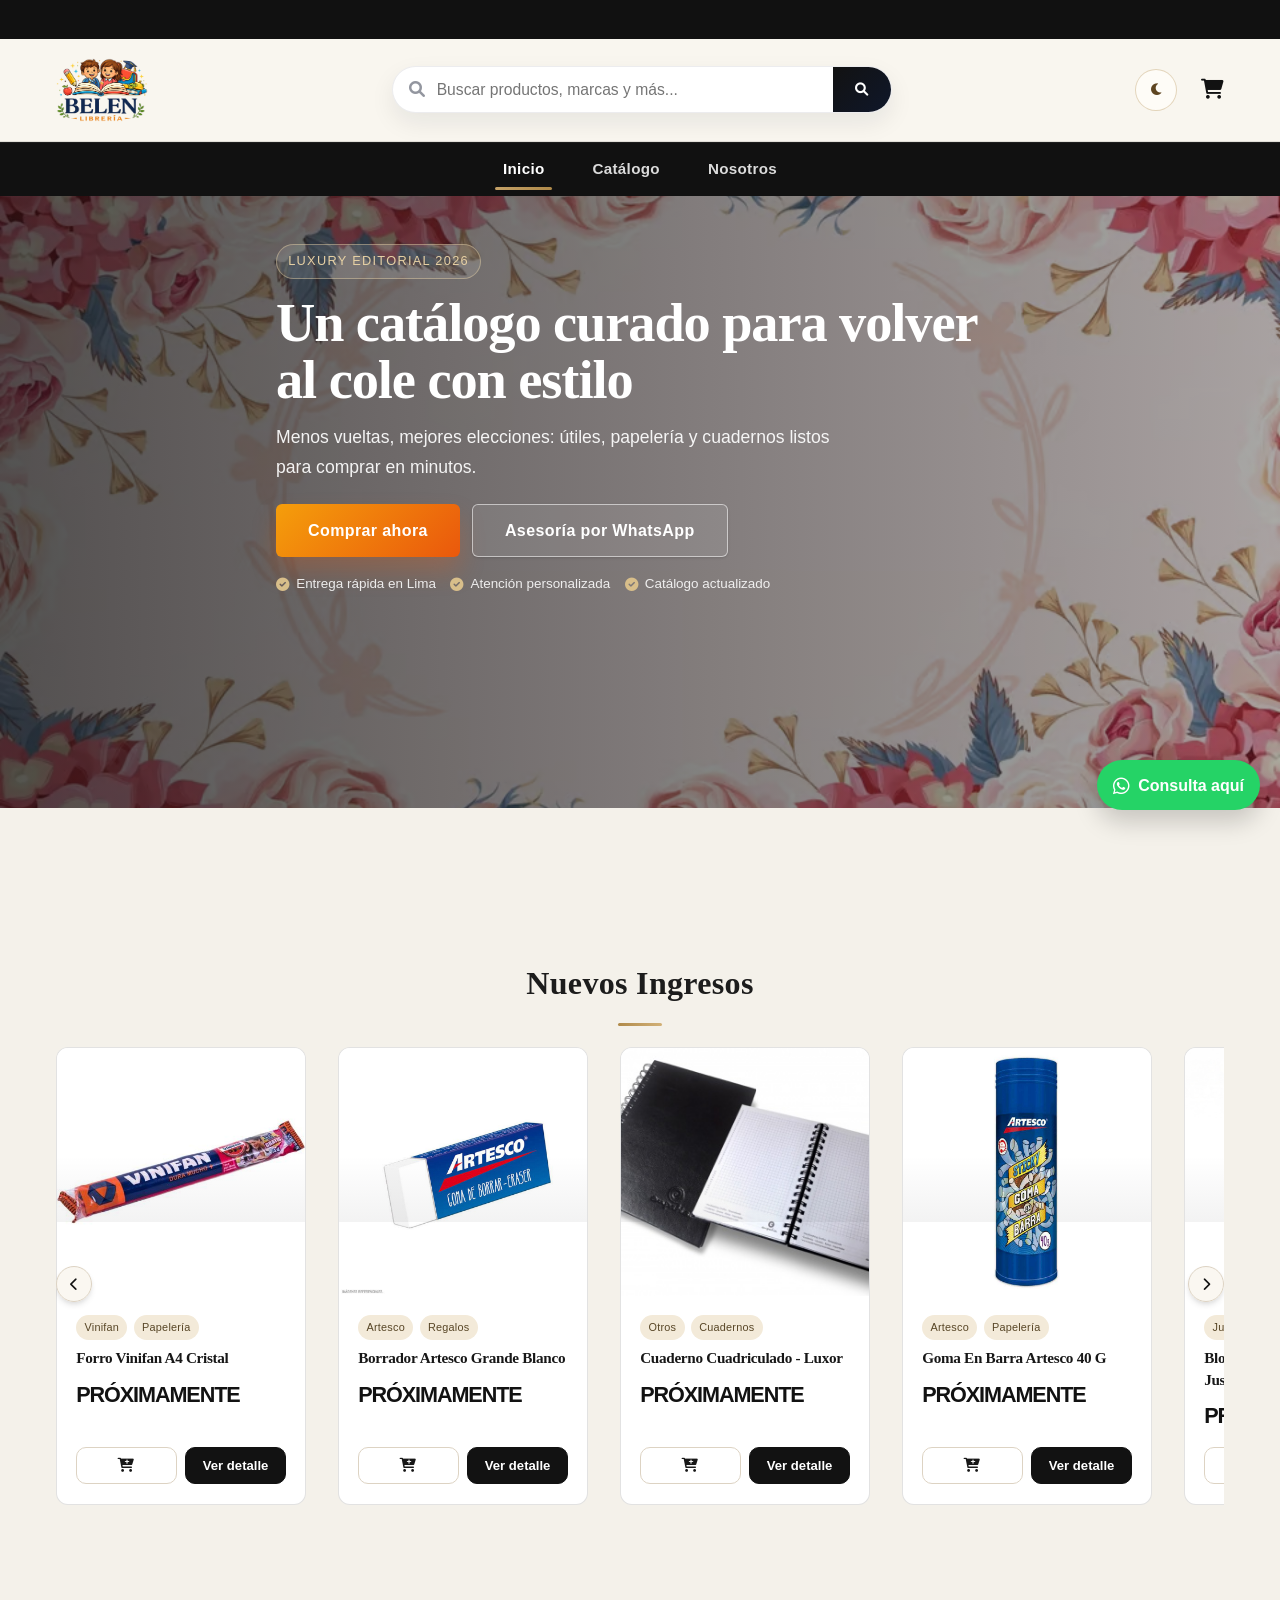
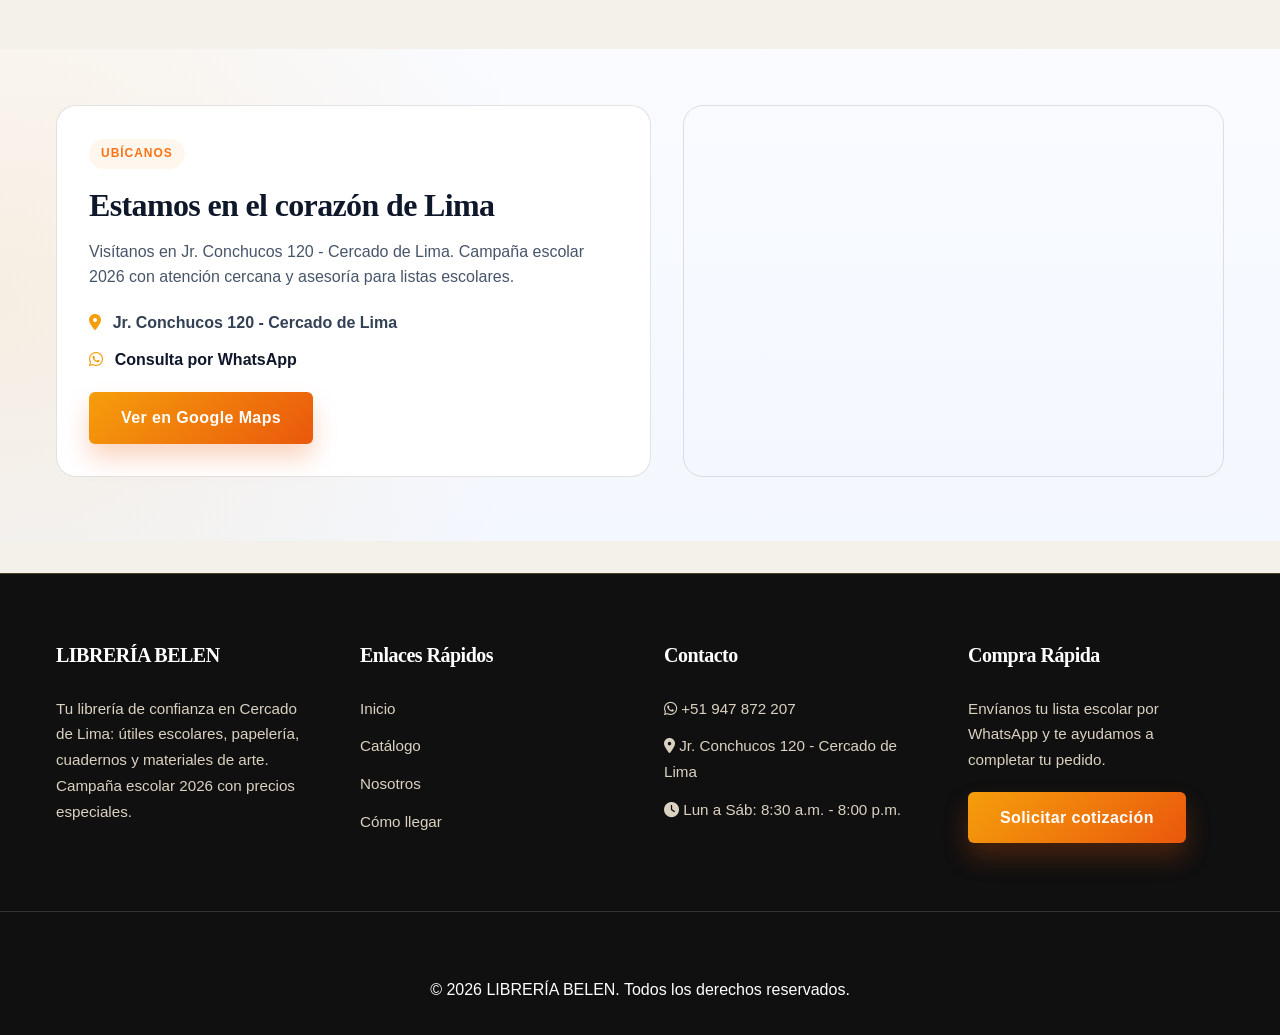
==== commit c98aec14: "mejoras" ====
--- a/index.html
+++ b/index.html
@@ -254,7 +254,6 @@
         <span>Consulta aquí</span>
     </a>
 
-    <script src="vendor/jspdf/jspdf.umd.min.js" defer></script>
     <script src="data/products.js" defer></script>
     <script src="js/app.js" defer></script>
 </body>
--- a/css/style.css
+++ b/css/style.css
@@ -1,2039 +1,1966 @@
-:root {
-    /* Colors - Premium Navy & Gold Palette */
-    --primary-color: #0f172a;
-    /* Slate 900 */
-    --primary-light: #334155;
-    /* Slate 700 */
-    --accent-color: #f59e0b;
-    /* Amber 500 */
-    --accent-hover: #d97706;
-    /* Amber 600 */
-    --bg-color: #f8fafc;
-    /* Slate 50 */
-    --surface-color: #ffffff;
-    --text-color: #1e293b;
-    /* Slate 800 */
-    --text-light: #64748b;
-    /* Slate 500 */
-    --border-color: #e2e8f0;
-    /* Slate 200 */
-
-    /* Spacing - More breathing room */
-    --spacing-xs: 0.5rem;
-    /* 8px */
-    --spacing-sm: 1rem;
-    /* 16px */
-    --spacing-md: 2rem;
-    /* 32px - Increased */
-    --spacing-lg: 4rem;
-    /* 64px - Increased */
-    --spacing-xl: 8rem;
-    /* 128px - Increased */
-
-    /* Typography */
-    --font-heading: 'Inter', sans-serif;
-    --font-body: 'Inter', sans-serif;
-
-    /* Shadows - Soft & Modern */
-    --shadow-sm: 0 1px 3px 0 rgb(0 0 0 / 0.1), 0 1px 2px -1px rgb(0 0 0 / 0.1);
-    --shadow-md: 0 4px 6px -1px rgb(0 0 0 / 0.1), 0 2px 4px -1px rgb(0 0 0 / 0.06);
-    --shadow-lg: 0 10px 15px -3px rgb(0 0 0 / 0.1), 0 4px 6px -4px rgb(0 0 0 / 0.1);
-    --shadow-inner: inset 0 2px 4px 0 rgb(0 0 0 / 0.05);
-
-    /* Transitions */
-    --transition-fast: 0.2s cubic-bezier(0.4, 0, 0.2, 1);
-    --transition-smooth: 0.3s cubic-bezier(0.4, 0, 0.2, 1);
-}
-
-* {
-    margin: 0;
-    padding: 0;
-    box-sizing: border-box;
-}
-
-body {
-    font-family: var(--font-body);
-    background-color: var(--bg-color);
-    color: var(--text-color);
-    line-height: 1.7;
-    -webkit-font-smoothing: antialiased;
-}
-
-:focus-visible {
-    outline: 3px solid rgba(245, 158, 11, 0.7);
-    outline-offset: 2px;
-}
-
-.skip-link {
-    position: absolute;
-    left: -9999px;
-    top: auto;
-    width: 1px;
-    height: 1px;
-    overflow: hidden;
-    z-index: 5000;
-}
-
-.skip-link:focus {
-    left: 1rem;
-    top: 1rem;
-    width: auto;
-    height: auto;
-    background: #0f172a;
-    color: #fff;
-    padding: 0.65rem 1rem;
-    border-radius: 8px;
-    box-shadow: var(--shadow-md);
-}
-
-.announcement-bar {
-    background: linear-gradient(90deg, #0f172a, #1e293b);
-    color: #f8fafc;
-    font-size: 0.9rem;
-}
-
-.announcement-content {
-    max-width: 1200px;
-    margin: 0 auto;
-    padding: 0.45rem var(--spacing-sm);
-    display: flex;
-    align-items: center;
-    justify-content: space-between;
-    gap: 0.75rem;
-}
-
-.announcement-content p {
-    margin: 0;
-    display: inline-flex;
-    align-items: center;
-    gap: 0.45rem;
-}
-
-.announcement-content a {
-    color: #fcd34d;
-    font-weight: 700;
-    display: inline-flex;
-    align-items: center;
-    gap: 0.4rem;
-}
-
-a {
-    text-decoration: none;
-    color: inherit;
-}
-
-ul {
-    list-style: none;
-}
-
-img {
-    max-width: 100%;
-    height: auto;
-    display: block;
-}
-
-/* Header */
-.main-header {
-    background-color: var(--surface-color);
-    /* White header for cleanliness */
-    color: var(--text-color);
-    padding: var(--spacing-sm) 0;
-    position: static;
-    box-shadow: none;
-    border-bottom: 1px solid var(--border-color);
-}
-
-.header-container {
-    max-width: 1200px;
-    margin: 0 auto;
-    padding: 0 var(--spacing-sm);
-    display: flex;
-    justify-content: space-between;
-    align-items: center;
-    gap: var(--spacing-md);
-}
-
-.logo {
-    font-size: 1.5rem;
-    font-weight: 800;
-    color: var(--primary-color);
-    letter-spacing: -0.025em;
-    text-transform: uppercase;
-    display: flex;
-    align-items: center;
-    line-height: 1;
-}
-
-.logo span {
-    color: var(--accent-color);
-}
-
-.logo img {
-    height: 70px;
-    width: auto;
-    display: block;
-}
-
-.search-bar {
-    flex: 1;
-    max-width: 500px;
-    display: flex;
-    box-shadow: 0 10px 25px rgba(15, 23, 42, 0.08);
-    border-radius: 999px;
-    overflow: hidden;
-    border: 1px solid rgba(15, 23, 42, 0.08);
-    background: #fff;
-    position: relative;
-}
-
-.search-bar input {
-    width: 100%;
-    padding: 0.85rem 1.2rem 0.85rem 2.75rem;
-    border: none;
-    outline: none;
-    font-size: 0.98rem;
-    color: var(--text-color);
-    background: transparent;
-}
-
-.search-bar button {
-    background: linear-gradient(135deg, var(--primary-color), #0f172a);
-    border: none;
-    padding: 0 1.4rem;
-    cursor: pointer;
-    color: #fff;
-    transition: var(--transition-fast);
-}
-
-.search-bar button:hover {
-    transform: translateY(-1px);
-    box-shadow: 0 8px 18px rgba(15, 23, 42, 0.25);
-}
-
-.search-bar::before {
-    content: "\f002";
-    font-family: "Font Awesome 6 Free";
-    font-weight: 900;
-    position: absolute;
-    left: 16px;
-    top: 50%;
-    transform: translateY(-50%);
-    color: rgba(15, 23, 42, 0.45);
-    pointer-events: none;
-}
-
-.search-bar:focus-within {
-    border-color: rgba(245, 158, 11, 0.5);
-    box-shadow: 0 14px 30px rgba(245, 158, 11, 0.2);
-}
-
-.nav-icons {
-    display: flex;
-    gap: 1.5rem;
-    align-items: center;
-}
-
-.cart-icon {
-    position: relative;
-    cursor: pointer;
-    font-size: 1.25rem;
-    color: var(--primary-color);
-    transition: var(--transition-fast);
-    background: none;
-    border: none;
-}
-
-.cart-icon:hover {
-    color: var(--accent-color);
-}
-
-.cart-count {
-    position: absolute;
-    top: -8px;
-    right: -10px;
-    background-color: var(--accent-color);
-    color: white;
-    font-size: 0.7rem;
-    font-weight: bold;
-    min-width: 18px;
-    height: 18px;
-    padding: 0 4px;
-    border-radius: 10px;
-    display: flex;
-    align-items: center;
-    justify-content: center;
-    box-shadow: var(--shadow-sm);
-}
-
-.cart-count.is-empty {
-    display: none;
-}
-
-/* Navigation Bar (Secondary) */
-.nav-links {
-    background: linear-gradient(90deg, #0f172a, #111827);
-    box-shadow: 0 10px 25px rgba(15, 23, 42, 0.35);
-    border-top: 1px solid rgba(255, 255, 255, 0.06);
-}
-
-.nav-links .container {
-    max-width: 1200px;
-    margin: 0 auto;
-    padding: 0 var(--spacing-sm);
-}
-
-.nav-links ul {
-    display: flex;
-    gap: 2rem;
-    justify-content: center;
-}
-
-.nav-links a {
-    display: block;
-    padding: 0.85rem 0.5rem;
-    font-weight: 600;
-    color: rgba(255, 255, 255, 0.85);
-    transition: var(--transition-fast);
-    position: relative;
-    font-size: 0.95rem;
-    letter-spacing: 0.02em;
-}
-
-.nav-links a:hover {
-    color: #fff;
-    transform: translateY(-1px);
-}
-
-.nav-links a.active {
-    color: white;
-    font-weight: 600;
-}
-
-.nav-links a.active::after {
-    content: '';
-    position: absolute;
-    bottom: 6px;
-    left: 0;
-    right: 0;
-    height: 3px;
-    background: linear-gradient(90deg, #f59e0b, #f97316);
-    border-radius: 2px;
-}
-
-/* Hero Section */
-.hero {
-    background-color: var(--primary-color);
-    padding: 0;
-    height: 500px;
-    display: flex;
-    align-items: stretch;
-    justify-content: center;
-    text-align: center;
-    color: var(--text-color);
-    margin-bottom: 3rem;
-    border-radius: 0 0 20px 20px;
-    overflow: hidden;
-}
-
-.hero h1 {
-    font-size: 3.5rem;
-    /* Larger title */
-    margin-bottom: 1.5rem;
-    font-weight: 800;
-    color: #000;
-    letter-spacing: -0.05em;
-    line-height: 1.2;
-    text-shadow: none;
-}
-
-.hero p {
-    font-size: 1.25rem;
-    margin-bottom: 2.5rem;
-    opacity: 1;
-    color: #000;
-    max-width: 600px;
-    margin-left: auto;
-    margin-right: auto;
-    font-weight: 700;
-}
-
-.hero-carousel {
-    position: relative;
-}
-
-.hero-slides {
-    position: relative;
-    width: 100%;
-    height: 100%;
-}
-
+:root {
+    /* Colors - Premium Navy & Gold Palette */
+    --primary-color: #0f172a;
+    /* Slate 900 */
+    --primary-light: #334155;
+    /* Slate 700 */
+    --accent-color: #f59e0b;
+    /* Amber 500 */
+    --accent-hover: #d97706;
+    /* Amber 600 */
+    --bg-color: #f8fafc;
+    /* Slate 50 */
+    --surface-color: #ffffff;
+    --text-color: #1e293b;
+    /* Slate 800 */
+    --text-light: #64748b;
+    /* Slate 500 */
+    --border-color: #e2e8f0;
+    /* Slate 200 */
+
+    /* Spacing - More breathing room */
+    --spacing-xs: 0.5rem;
+    /* 8px */
+    --spacing-sm: 1rem;
+    /* 16px */
+    --spacing-md: 2rem;
+    /* 32px - Increased */
+    --spacing-lg: 4rem;
+    /* 64px - Increased */
+    --spacing-xl: 8rem;
+    /* 128px - Increased */
+
+    /* Typography */
+    --font-heading: 'Inter', sans-serif;
+    --font-body: 'Inter', sans-serif;
+
+    /* Shadows - Soft & Modern */
+    --shadow-sm: 0 1px 3px 0 rgb(0 0 0 / 0.1), 0 1px 2px -1px rgb(0 0 0 / 0.1);
+    --shadow-md: 0 4px 6px -1px rgb(0 0 0 / 0.1), 0 2px 4px -1px rgb(0 0 0 / 0.06);
+    --shadow-lg: 0 10px 15px -3px rgb(0 0 0 / 0.1), 0 4px 6px -4px rgb(0 0 0 / 0.1);
+    --shadow-inner: inset 0 2px 4px 0 rgb(0 0 0 / 0.05);
+
+    /* Transitions */
+    --transition-fast: 0.2s cubic-bezier(0.4, 0, 0.2, 1);
+    --transition-smooth: 0.3s cubic-bezier(0.4, 0, 0.2, 1);
+}
+
+* {
+    margin: 0;
+    padding: 0;
+    box-sizing: border-box;
+}
+
+body {
+    font-family: var(--font-body);
+    background-color: var(--bg-color);
+    color: var(--text-color);
+    line-height: 1.7;
+    -webkit-font-smoothing: antialiased;
+}
+
+:focus-visible {
+    outline: 3px solid rgba(245, 158, 11, 0.7);
+    outline-offset: 2px;
+}
+
+.skip-link {
+    position: absolute;
+    left: -9999px;
+    top: auto;
+    width: 1px;
+    height: 1px;
+    overflow: hidden;
+    z-index: 5000;
+}
+
+.skip-link:focus {
+    left: 1rem;
+    top: 1rem;
+    width: auto;
+    height: auto;
+    background: #0f172a;
+    color: #fff;
+    padding: 0.65rem 1rem;
+    border-radius: 8px;
+    box-shadow: var(--shadow-md);
+}
+
+.announcement-bar {
+    background: linear-gradient(90deg, #0f172a, #1e293b);
+    color: #f8fafc;
+    font-size: 0.9rem;
+}
+
+.announcement-content {
+    max-width: 1200px;
+    margin: 0 auto;
+    padding: 0.45rem var(--spacing-sm);
+    display: flex;
+    align-items: center;
+    justify-content: space-between;
+    gap: 0.75rem;
+}
+
+.announcement-content p {
+    margin: 0;
+    display: inline-flex;
+    align-items: center;
+    gap: 0.45rem;
+}
+
+.announcement-content a {
+    color: #fcd34d;
+    font-weight: 700;
+    display: inline-flex;
+    align-items: center;
+    gap: 0.4rem;
+}
+
+a {
+    text-decoration: none;
+    color: inherit;
+}
+
+ul {
+    list-style: none;
+}
+
+img {
+    max-width: 100%;
+    height: auto;
+    display: block;
+}
+
+/* Header */
+.main-header {
+    background-color: var(--surface-color);
+    /* White header for cleanliness */
+    color: var(--text-color);
+    padding: var(--spacing-sm) 0;
+    position: static;
+    box-shadow: none;
+    border-bottom: 1px solid var(--border-color);
+}
+
+.header-container {
+    max-width: 1200px;
+    margin: 0 auto;
+    padding: 0 var(--spacing-sm);
+    display: flex;
+    justify-content: space-between;
+    align-items: center;
+    gap: var(--spacing-md);
+}
+
+.logo {
+    font-size: 1.5rem;
+    font-weight: 800;
+    color: var(--primary-color);
+    letter-spacing: -0.025em;
+    text-transform: uppercase;
+    display: flex;
+    align-items: center;
+    line-height: 1;
+}
+
+.logo span {
+    color: var(--accent-color);
+}
+
+.logo img {
+    height: 70px;
+    width: auto;
+    display: block;
+}
+
+.search-bar {
+    flex: 1;
+    max-width: 500px;
+    display: flex;
+    box-shadow: 0 10px 25px rgba(15, 23, 42, 0.08);
+    border-radius: 999px;
+    overflow: hidden;
+    border: 1px solid rgba(15, 23, 42, 0.08);
+    background: #fff;
+    position: relative;
+}
+
+.search-bar input {
+    width: 100%;
+    padding: 0.85rem 1.2rem 0.85rem 2.75rem;
+    border: none;
+    outline: none;
+    font-size: 0.98rem;
+    color: var(--text-color);
+    background: transparent;
+}
+
+.search-bar button {
+    background: linear-gradient(135deg, var(--primary-color), #0f172a);
+    border: none;
+    padding: 0 1.4rem;
+    cursor: pointer;
+    color: #fff;
+    transition: var(--transition-fast);
+}
+
+.search-bar button:hover {
+    transform: translateY(-1px);
+    box-shadow: 0 8px 18px rgba(15, 23, 42, 0.25);
+}
+
+.search-bar::before {
+    content: "\f002";
+    font-family: "Font Awesome 6 Free";
+    font-weight: 900;
+    position: absolute;
+    left: 16px;
+    top: 50%;
+    transform: translateY(-50%);
+    color: rgba(15, 23, 42, 0.45);
+    pointer-events: none;
+}
+
+.search-bar:focus-within {
+    border-color: rgba(245, 158, 11, 0.5);
+    box-shadow: 0 14px 30px rgba(245, 158, 11, 0.2);
+}
+
+.nav-icons {
+    display: flex;
+    gap: 1.5rem;
+    align-items: center;
+}
+
+.cart-icon {
+    position: relative;
+    cursor: pointer;
+    font-size: 1.25rem;
+    color: var(--primary-color);
+    transition: var(--transition-fast);
+    background: none;
+    border: none;
+}
+
+.cart-icon:hover {
+    color: var(--accent-color);
+}
+
+.cart-count {
+    position: absolute;
+    top: -8px;
+    right: -10px;
+    background-color: var(--accent-color);
+    color: white;
+    font-size: 0.7rem;
+    font-weight: bold;
+    min-width: 18px;
+    height: 18px;
+    padding: 0 4px;
+    border-radius: 10px;
+    display: flex;
+    align-items: center;
+    justify-content: center;
+    box-shadow: var(--shadow-sm);
+}
+
+.cart-count.is-empty {
+    display: none;
+}
+
+/* Navigation Bar (Secondary) */
+.nav-links {
+    background: linear-gradient(90deg, #0f172a, #111827);
+    box-shadow: 0 10px 25px rgba(15, 23, 42, 0.35);
+    border-top: 1px solid rgba(255, 255, 255, 0.06);
+}
+
+.nav-links .container {
+    max-width: 1200px;
+    margin: 0 auto;
+    padding: 0 var(--spacing-sm);
+}
+
+.nav-links ul {
+    display: flex;
+    gap: 2rem;
+    justify-content: center;
+}
+
+.nav-links a {
+    display: block;
+    padding: 0.85rem 0.5rem;
+    font-weight: 600;
+    color: rgba(255, 255, 255, 0.85);
+    transition: var(--transition-fast);
+    position: relative;
+    font-size: 0.95rem;
+    letter-spacing: 0.02em;
+}
+
+.nav-links a:hover {
+    color: #fff;
+    transform: translateY(-1px);
+}
+
+.nav-links a.active {
+    color: white;
+    font-weight: 600;
+}
+
+.nav-links a.active::after {
+    content: '';
+    position: absolute;
+    bottom: 6px;
+    left: 0;
+    right: 0;
+    height: 3px;
+    background: linear-gradient(90deg, #f59e0b, #f97316);
+    border-radius: 2px;
+}
+
+/* Hero Section */
+.hero {
+    background-color: var(--primary-color);
+    padding: 0;
+    height: 500px;
+    display: flex;
+    align-items: stretch;
+    justify-content: center;
+    text-align: center;
+    color: var(--text-color);
+    margin-bottom: 3rem;
+    border-radius: 0 0 20px 20px;
+    overflow: hidden;
+}
+
+.hero h1 {
+    font-size: 3.5rem;
+    /* Larger title */
+    margin-bottom: 1.5rem;
+    font-weight: 800;
+    color: #000;
+    letter-spacing: -0.05em;
+    line-height: 1.2;
+    text-shadow: none;
+}
+
+.hero p {
+    font-size: 1.25rem;
+    margin-bottom: 2.5rem;
+    opacity: 1;
+    color: #000;
+    max-width: 600px;
+    margin-left: auto;
+    margin-right: auto;
+    font-weight: 700;
+}
+
+.hero-carousel {
+    position: relative;
+}
+
 .hero-slide {
-    position: absolute;
-    inset: 0;
-    display: flex;
-    align-items: center;
-    justify-content: center;
-    background-size: cover;
-    background-position: center;
-    opacity: 0;
-    transition: opacity 0.6s ease;
-}
-
-.hero-bg-image {
-    position: absolute;
-    inset: 0;
-    width: 100%;
-    height: 100%;
-    object-fit: cover;
-    z-index: 0;
-}
-
-.hero-bg-media {
-    position: absolute;
-    inset: 0;
-    display: block;
-    z-index: 0;
-}
-
+    position: absolute;
+    inset: 0;
+    display: flex;
+    align-items: center;
+    justify-content: center;
+    background-size: cover;
+    background-position: center;
+    opacity: 0;
+    transition: opacity 0.6s ease;
+}
+
 .hero-slide.active {
-    opacity: 1;
-    z-index: 1;
-}
-
-.hero-slide .container {
-    padding: 2rem 1rem;
-}
-
-.hero-slide-light {
-    background:
-        radial-gradient(circle at 15% 20%, rgba(249, 115, 22, 0.12), transparent 45%),
-        radial-gradient(circle at 85% 30%, rgba(245, 158, 11, 0.12), transparent 40%),
-        linear-gradient(180deg, #fffaf5 0%, #ffffff 100%);
-}
-
-.hero-slide-light h1,
-.hero-slide-light p {
-    color: #0f172a;
-}
-
-.hero-dots {
-    position: absolute;
-    bottom: 16px;
-    left: 50%;
-    transform: translateX(-50%);
-    display: flex;
-    gap: 8px;
-    z-index: 2;
-}
-
+    opacity: 1;
+    z-index: 1;
+}
+
+.hero-slide .container {
+    padding: 2rem 1rem;
+}
+
 .hero-dot {
-    width: 10px;
-    height: 10px;
-    border-radius: 50%;
-    border: none;
-    background: rgba(15, 23, 42, 0.25);
-    cursor: pointer;
-}
-
-.hero-dot.active {
-    background: #f59e0b;
-}
-
-.btn {
-    display: inline-flex;
-    align-items: center;
-    justify-content: center;
-    padding: 0.75rem 2rem;
-    border-radius: 6px;
-    font-weight: 600;
-    text-align: center;
-    cursor: pointer;
-    transition: var(--transition-smooth);
-    border: none;
-    font-size: 1rem;
-    letter-spacing: 0.025em;
-    box-shadow: var(--shadow-sm);
-}
-
-.btn:hover {
-    transform: translateY(-1px);
-    box-shadow: var(--shadow-md);
-}
-
-.btn-primary {
-    background-color: var(--accent-color);
-    color: white;
-}
-
-.btn-primary:hover {
-    background-color: var(--accent-hover);
-}
-
-/* Location Section */
-.location-section {
-    background: linear-gradient(180deg, #ffffff 0%, #f8fafc 100%);
-    padding: 3.5rem 0 4rem;
-    margin-bottom: 2rem;
-}
-
-.location-grid {
-    display: grid;
-    grid-template-columns: 1.1fr 1fr;
-    gap: 2rem;
-    align-items: stretch;
-}
-
-.location-card {
-    background: #fff;
-    border-radius: 16px;
-    padding: 2rem;
-    box-shadow: 0 20px 40px rgba(15, 23, 42, 0.1);
-    border: 1px solid rgba(15, 23, 42, 0.06);
-    display: flex;
-    flex-direction: column;
-    gap: 1.2rem;
-}
-
-.location-title h2 {
-    margin: 0 0 0.4rem;
-    font-size: 2rem;
-    letter-spacing: -0.02em;
-    color: #0f172a;
-}
-
-.location-title p {
-    margin: 0;
-    color: #475569;
-    font-size: 1rem;
-    line-height: 1.6;
-}
-
-.location-badge {
-    display: inline-flex;
-    align-items: center;
-    padding: 0.3rem 0.75rem;
-    background: #fff7ed;
-    color: #f97316;
-    border-radius: 999px;
-    font-weight: 700;
-    font-size: 0.75rem;
-    text-transform: uppercase;
-    letter-spacing: 0.08em;
-    margin-bottom: 0.6rem;
-}
-
-.location-details {
-    display: grid;
-    gap: 0.6rem;
-    color: #334155;
-    font-weight: 600;
-}
-
-.location-details i {
-    color: #f59e0b;
-    margin-right: 0.45rem;
-}
-
-.location-details a {
-    color: #0f172a;
-    text-decoration: none;
-}
-
-.location-actions {
-    margin-top: auto;
-}
-
-.location-map {
-    border-radius: 16px;
-    overflow: hidden;
-    box-shadow: 0 20px 40px rgba(15, 23, 42, 0.12);
-    border: 1px solid rgba(15, 23, 42, 0.06);
-    min-height: 360px;
-}
-
-.location-map iframe {
-    width: 100%;
-    height: 100%;
-    border: 0;
-    min-height: 360px;
-}
-
-@media (max-width: 900px) {
-    .location-grid {
-        grid-template-columns: 1fr;
-    }
-}
-
-/* Hero CTA animation */
-.hero .btn-primary {
-    position: relative;
-    animation: heroPulse 1.6s ease-in-out infinite;
-    box-shadow: 0 10px 25px rgba(0, 0, 0, 0.2), 0 0 0 rgba(245, 158, 11, 0.6);
-}
-
-.hero .btn-primary::after {
-    content: "";
-    position: absolute;
-    inset: -8px;
-    border-radius: inherit;
-    border: 2px solid rgba(245, 158, 11, 0.45);
-    opacity: 0;
-    animation: heroRing 1.6s ease-out infinite;
-}
-
-@keyframes heroPulse {
-    0% { transform: translateY(0) scale(1); }
-    40% { transform: translateY(-4px) scale(1.03); }
-    70% { transform: translateY(1px) scale(0.99); }
-    100% { transform: translateY(0) scale(1); }
-}
-
-@keyframes heroRing {
-    0% { opacity: 0.7; transform: scale(0.98); }
-    100% { opacity: 0; transform: scale(1.15); }
-}
-
-/* Product Grid */
-.container {
-    max-width: 1200px;
-    margin: 0 auto;
-    padding: 0 var(--spacing-sm);
-}
-
-.section-title {
-    font-size: 2rem;
-    margin-bottom: 2rem;
-    color: var(--text-color);
-    border-left: none;
-    /* Remove conflicting style */
-    padding-left: 0;
-    text-align: center;
-    font-weight: 800;
-    letter-spacing: -0.03em;
-    position: relative;
-    padding-bottom: 1rem;
-}
-
-.section-title::after {
-    content: '';
-    position: absolute;
-    bottom: 0;
-    left: 50%;
-    transform: translateX(-50%);
-    width: 60px;
-    height: 4px;
-    background-color: var(--accent-color);
-    border-radius: 2px;
-}
-
+    width: 10px;
+    height: 10px;
+    border-radius: 50%;
+    border: none;
+    background: rgba(15, 23, 42, 0.25);
+    cursor: pointer;
+}
+
+.hero-dot.active {
+    background: #f59e0b;
+}
+
+.btn {
+    display: inline-flex;
+    align-items: center;
+    justify-content: center;
+    padding: 0.75rem 2rem;
+    border-radius: 6px;
+    font-weight: 600;
+    text-align: center;
+    cursor: pointer;
+    transition: var(--transition-smooth);
+    border: none;
+    font-size: 1rem;
+    letter-spacing: 0.025em;
+    box-shadow: var(--shadow-sm);
+}
+
+.btn:hover {
+    transform: translateY(-1px);
+    box-shadow: var(--shadow-md);
+}
+
+.btn-primary {
+    background-color: var(--accent-color);
+    color: white;
+}
+
+.btn-primary:hover {
+    background-color: var(--accent-hover);
+}
+
+/* Location Section */
+.location-section {
+    background: linear-gradient(180deg, #ffffff 0%, #f8fafc 100%);
+    padding: 3.5rem 0 4rem;
+    margin-bottom: 2rem;
+}
+
+.location-grid {
+    display: grid;
+    grid-template-columns: 1.1fr 1fr;
+    gap: 2rem;
+    align-items: stretch;
+}
+
+.location-card {
+    background: #fff;
+    border-radius: 16px;
+    padding: 2rem;
+    box-shadow: 0 20px 40px rgba(15, 23, 42, 0.1);
+    border: 1px solid rgba(15, 23, 42, 0.06);
+    display: flex;
+    flex-direction: column;
+    gap: 1.2rem;
+}
+
+.location-title h2 {
+    margin: 0 0 0.4rem;
+    font-size: 2rem;
+    letter-spacing: -0.02em;
+    color: #0f172a;
+}
+
+.location-title p {
+    margin: 0;
+    color: #475569;
+    font-size: 1rem;
+    line-height: 1.6;
+}
+
+.location-badge {
+    display: inline-flex;
+    align-items: center;
+    padding: 0.3rem 0.75rem;
+    background: #fff7ed;
+    color: #f97316;
+    border-radius: 999px;
+    font-weight: 700;
+    font-size: 0.75rem;
+    text-transform: uppercase;
+    letter-spacing: 0.08em;
+    margin-bottom: 0.6rem;
+}
+
+.location-details {
+    display: grid;
+    gap: 0.6rem;
+    color: #334155;
+    font-weight: 600;
+}
+
+.location-details i {
+    color: #f59e0b;
+    margin-right: 0.45rem;
+}
+
+.location-details a {
+    color: #0f172a;
+    text-decoration: none;
+}
+
+.location-actions {
+    margin-top: auto;
+}
+
+.location-map {
+    border-radius: 16px;
+    overflow: hidden;
+    box-shadow: 0 20px 40px rgba(15, 23, 42, 0.12);
+    border: 1px solid rgba(15, 23, 42, 0.06);
+    min-height: 360px;
+}
+
+.location-map iframe {
+    width: 100%;
+    height: 100%;
+    border: 0;
+    min-height: 360px;
+}
+
+@media (max-width: 900px) {
+    .location-grid {
+        grid-template-columns: 1fr;
+    }
+}
+
+/* Hero CTA animation */
+.hero .btn-primary {
+    position: relative;
+    animation: heroPulse 1.6s ease-in-out infinite;
+    box-shadow: 0 10px 25px rgba(0, 0, 0, 0.2), 0 0 0 rgba(245, 158, 11, 0.6);
+}
+
+.hero .btn-primary::after {
+    content: "";
+    position: absolute;
+    inset: -8px;
+    border-radius: inherit;
+    border: 2px solid rgba(245, 158, 11, 0.45);
+    opacity: 0;
+    animation: heroRing 1.6s ease-out infinite;
+}
+
+@keyframes heroPulse {
+    0% { transform: translateY(0) scale(1); }
+    40% { transform: translateY(-4px) scale(1.03); }
+    70% { transform: translateY(1px) scale(0.99); }
+    100% { transform: translateY(0) scale(1); }
+}
+
+@keyframes heroRing {
+    0% { opacity: 0.7; transform: scale(0.98); }
+    100% { opacity: 0; transform: scale(1.15); }
+}
+
+/* Product Grid */
+.container {
+    max-width: 1200px;
+    margin: 0 auto;
+    padding: 0 var(--spacing-sm);
+}
+
+.section-title {
+    font-size: 2rem;
+    margin-bottom: 2rem;
+    color: var(--text-color);
+    border-left: none;
+    /* Remove conflicting style */
+    padding-left: 0;
+    text-align: center;
+    font-weight: 800;
+    letter-spacing: -0.03em;
+    position: relative;
+    padding-bottom: 1rem;
+}
+
+.section-title::after {
+    content: '';
+    position: absolute;
+    bottom: 0;
+    left: 50%;
+    transform: translateX(-50%);
+    width: 60px;
+    height: 4px;
+    background-color: var(--accent-color);
+    border-radius: 2px;
+}
+
+.product-grid {
+    display: grid;
+    grid-template-columns: repeat(auto-fill, minmax(220px, 1fr));
+    gap: var(--spacing-md);
+    margin-bottom: var(--spacing-xl);
+}
+
+.product-card {
+    background: white;
+    border: 1px solid var(--border-color);
+    border-radius: 12px;
+    overflow: hidden;
+    transition: var(--transition-smooth);
+    display: flex;
+    flex-direction: column;
+    box-shadow: var(--shadow-sm);
+}
+
+.product-card:hover {
+    box-shadow: var(--shadow-lg);
+    transform: translateY(-4px);
+    border-color: var(--accent-color);
+}
+
+.product-image {
+    width: 100%;
+    aspect-ratio: 1;
+    background-color: #f1f5f9;
+    overflow: hidden;
+    position: relative;
+}
+
+.product-image img {
+    width: 100%;
+    height: 100%;
+    object-fit: cover;
+    transition: transform 0.5s ease;
+}
+
+.product-card:hover .product-image img {
+    transform: scale(1.05);
+}
+
+.product-info {
+    padding: 1.5rem;
+    display: flex;
+    flex-direction: column;
+    flex: 1;
+}
+
+.product-title {
+    font-size: 1.1rem;
+    margin-bottom: 0.5rem;
+    font-weight: 600;
+    line-height: 1.4;
+    color: var(--text-color);
+    display: -webkit-box;
+    -webkit-line-clamp: 2;
+    line-clamp: 2;
+    /* Fix linting error */
+    -webkit-box-orient: vertical;
+    overflow: hidden;
+}
+
+.product-price {
+    font-size: 1.5rem;
+    color: var(--primary-color);
+    font-weight: 800;
+    margin-bottom: 1rem;
+    letter-spacing: -0.05em;
+}
+
+.product-actions {
+    margin-top: auto;
+    display: flex;
+    gap: 0.75rem;
+}
+
+.btn-cart {
+    flex: 1;
+    background-color: white;
+    border: 1px solid var(--border-color);
+    color: var(--text-color);
+    padding: 0.6rem;
+    font-size: 0.9rem;
+    border-radius: 6px;
+    font-weight: 600;
+    transition: var(--transition-fast);
+    display: flex;
+    justify-content: center;
+    align-items: center;
+    gap: 0.5rem;
+}
+
+.btn-cart:hover {
+    background-color: #f8fafc;
+    border-color: var(--primary-color);
+    color: var(--primary-color);
+}
+
+.btn-buy {
+    flex: 1;
+    background-color: var(--primary-color);
+    border: 1px solid var(--primary-color);
+    color: white;
+    padding: 0.6rem;
+    font-size: 0.9rem;
+    border-radius: 6px;
+    font-weight: 600;
+    transition: var(--transition-fast);
+}
+
+.btn-buy:hover {
+    background-color: var(--primary-light);
+    border-color: var(--primary-light);
+    box-shadow: var(--shadow-md);
+}
+
+/* Footer */
+footer {
+    background-color: var(--primary-color);
+    /* Dark Navy */
+    color: white;
+    padding: 4rem 0 2rem;
+    margin-top: auto;
+    border-top: 4px solid var(--accent-color);
+}
+
+.footer-content {
+    display: grid;
+    grid-template-columns: repeat(auto-fit, minmax(250px, 1fr));
+    gap: 3rem;
+}
+
+.footer-section h3 {
+    margin-bottom: 1.5rem;
+    color: white;
+    font-size: 1.25rem;
+    font-weight: 700;
+    letter-spacing: -0.025em;
+}
+
+.footer-section p,
+.footer-section li {
+    margin-bottom: 0.75rem;
+    color: #94a3b8;
+    /* Slate 400 */
+    font-size: 0.95rem;
+}
+
+.footer-section a:hover {
+    color: var(--accent-color);
+    text-decoration: underline;
+}
+
+/* Utilities */
+.hidden {
+    display: none !important;
+}
+
+/* Catalog Sidebar */
+.catalog-layout {
+    display: flex;
+    gap: var(--spacing-lg);
+    margin-top: var(--spacing-lg);
+}
+
+.sidebar {
+    width: 250px;
+    flex-shrink: 0;
+}
+
+.filter-group {
+    background: white;
+    padding: var(--spacing-sm);
+    border-radius: 8px;
+    border: 1px solid var(--border-color);
+    margin-bottom: var(--spacing-md);
+}
+
+.brand-filter-list {
+    max-height: 220px;
+    overflow-y: auto;
+    padding-right: 4px;
+}
+
+.filter-group h4 {
+    margin-bottom: var(--spacing-sm);
+    color: var(--primary-color);
+}
+
+.filter-item {
+    display: flex;
+    align-items: center;
+    justify-content: space-between;
+    gap: 0.5rem;
+    margin-bottom: 0.5rem;
+    cursor: pointer;
+    padding: 0.4rem 0.5rem;
+    border-radius: 8px;
+    transition: background 0.2s ease;
+}
+
+.filter-item input {
+    margin-right: 0.5rem;
+}
+
+.filter-item:hover {
+    background: #f8fafc;
+}
+
+.filter-item span:first-child {
+    display: flex;
+    align-items: center;
+    gap: 0.35rem;
+}
+
+.filter-item-main {
+    margin-bottom: 0.25rem;
+}
+
+.filter-actions {
+    display: inline-flex;
+    align-items: center;
+    gap: 0.35rem;
+}
+
+.filter-toggle {
+    border: none;
+    background: #f1f5f9;
+    color: #475569;
+    width: 28px;
+    height: 28px;
+    border-radius: 999px;
+    cursor: pointer;
+    transition: transform 0.2s ease, background 0.2s ease;
+}
+
+.filter-toggle:hover {
+    background: #e2e8f0;
+}
+
+.filter-accordion.open .filter-toggle {
+    transform: rotate(180deg);
+}
+
+.subcategory-list {
+    display: none;
+    padding: 0.25rem 0.25rem 0.75rem;
+    gap: 0.4rem;
+    flex-wrap: wrap;
+}
+
+.filter-accordion.open .subcategory-list {
+    display: flex;
+}
+
+.subcategory-chip {
+    display: inline-flex;
+    align-items: center;
+    justify-content: space-between;
+    gap: 0.5rem;
+    background: #fff;
+    border: 1px solid rgba(15, 23, 42, 0.08);
+    border-radius: 999px;
+    padding: 0.25rem 0.6rem;
+    font-size: 0.75rem;
+    cursor: pointer;
+    transition: transform 0.2s ease, box-shadow 0.2s ease;
+}
+
+.subcategory-chip:hover {
+    transform: translateY(-1px);
+    box-shadow: 0 6px 14px rgba(15, 23, 42, 0.12);
+}
+
+.filter-count {
+    font-size: 0.75rem;
+    color: #64748b;
+    background: #eef2f7;
+    padding: 0.1rem 0.5rem;
+    border-radius: 999px;
+    min-width: 2rem;
+    text-align: center;
+}
+
+/* About Page */
+.about-content {
+    background: white;
+    padding: var(--spacing-lg);
+    border-radius: 8px;
+    margin-top: var(--spacing-lg);
+    box-shadow: var(--shadow-sm);
+}
+
+/* Additions for Cart */
+.btn-qty {
+    width: 24px;
+    height: 24px;
+    border-radius: 4px;
+    border: 1px solid var(--border-color);
+    background: white;
+    cursor: pointer;
+    display: inline-flex;
+    align-items: center;
+    justify-content: center;
+    transition: var(--transition-fast);
+}
+
+.btn-qty:hover {
+    background: var(--bg-color);
+    border-color: var(--primary-color);
+}
+
+/* Ensure images in product grid are contained */
+.product-image img {
+    object-position: center;
+}
+
+/* Sidebar Inputs */
+.filter-item {
+    display: flex;
+    align-items: center;
+    gap: 0.5rem;
+    font-size: 0.95rem;
+    color: var(--text-color);
+}
+
+/* Mobile Sidebar Toggle - Hidden on Desktop */
+#mobile-filter-toggle {
+    display: none;
+    margin-bottom: var(--spacing-sm);
+    width: 100%;
+}
+
+.mobile-only {
+    display: none;
+}
+
+/* Pagination Styles */
+.pagination-container {
+    display: flex;
+    justify-content: center;
+    gap: 0.5rem;
+    margin-top: 2rem;
+    padding-bottom: 2rem;
+}
+
+.pagination-btn {
+    width: 40px;
+    height: 40px;
+    border: 1px solid var(--border-color);
+    background: white;
+    border-radius: 6px;
+    cursor: pointer;
+    font-weight: 600;
+    color: var(--text-color);
+    transition: var(--transition-fast);
+}
+
+.pagination-btn:hover {
+    border-color: var(--primary-color);
+    color: var(--primary-color);
+}
+
+.pagination-btn.active {
+    background-color: var(--primary-color);
+    color: white;
+    border-color: var(--primary-color);
+}
+
+.pagination-btn:disabled {
+    opacity: 0.5;
+    cursor: not-allowed;
+}
+
+/* Responsive Media Queries */
+@media (max-width: 768px) {
+
+    /* Header */
+    .header-container {
+        flex-direction: column;
+        gap: 1rem;
+        padding-bottom: 1rem;
+    }
+
+    .search-bar {
+        width: 100%;
+        max-width: 100%;
+    }
+
+    .nav-links ul {
+        gap: 1rem;
+        font-size: 0.9rem;
+        justify-content: space-between;
+    }
+
+    .announcement-content {
+        flex-direction: column;
+        text-align: center;
+        font-size: 0.82rem;
+        padding: 0.4rem 0.75rem;
+    }
+
+    /* Catalog Layout */
+    .catalog-layout {
+        flex-direction: column;
+        gap: 1rem;
+    }
+
+    /* Sidebar Mobile */
+    #mobile-filter-toggle {
+        display: inline-flex;
+    }
+
+    .sidebar {
+        position: fixed;
+        top: 0;
+        left: -100%;
+        width: 80%;
+        max-width: 300px;
+        height: 100%;
+        background: white;
+        z-index: 1000;
+        padding: 1rem;
+        box-shadow: 2px 0 5px rgba(0, 0, 0, 0.1);
+        transition: left 0.3s ease;
+        overflow-y: auto;
+    }
+
+    .sidebar.open {
+        left: 0;
+    }
+
+    .sidebar-header {
+        display: flex !important;
+        justify-content: space-between;
+        align-items: center;
+        margin-bottom: 1rem;
+        border-bottom: 1px solid var(--border-color);
+        padding-bottom: 0.5rem;
+    }
+
+    /* Filters inside Sidebar */
+    .filter-group {
+        border: none;
+        padding: 0;
+        margin-bottom: 1.5rem;
+    }
+
+    /* Cart Modal Mobile */
+    #cartModal>div {
+        width: 90% !important;
+        max-width: 400px;
+    }
+
+    /* Hero */
+    .hero {
+        padding: 4rem 0;
+    }
+
+    .hero h1 {
+        font-size: 2.5rem;
+    }
+}
+
+@media (prefers-reduced-motion: reduce) {
+    *,
+    *::before,
+    *::after {
+        animation: none !important;
+        transition: none !important;
+        scroll-behavior: auto !important;
+    }
+}
+
+/* Carousel Styles */
+.carousel-container {
+    position: relative;
+    width: 100%;
+    overflow: hidden;
+    padding: 0 1rem;
+}
+
+.carousel-track {
+    display: flex;
+    gap: var(--spacing-md);
+    overflow-x: auto;
+    scroll-snap-type: x mandatory;
+    scroll-behavior: smooth;
+    padding-bottom: 1rem;
+    /* Space for shadow */
+    -ms-overflow-style: none;
+    /* IE and Edge */
+    scrollbar-width: none;
+    /* Firefox */
+    animation: carouselFloat 6s ease-in-out infinite;
+}
+
+/* Hide scrollbar */
+.carousel-track::-webkit-scrollbar {
+    display: none;
+}
+
+.carousel-track .product-card {
+    min-width: 250px;
+    /* Fixed width for carousel items */
+    max-width: 250px;
+    scroll-snap-align: start;
+    flex-shrink: 0;
+}
+
+.carousel-btn {
+    position: absolute;
+    top: 50%;
+    transform: translateY(-50%);
+    background: white;
+    border: 1px solid var(--border-color);
+    width: 40px;
+    height: 40px;
+    border-radius: 50%;
+    display: flex;
+    align-items: center;
+    justify-content: center;
+    cursor: pointer;
+    box-shadow: var(--shadow-md);
+    z-index: 10;
+    color: var(--primary-color);
+    transition: var(--transition-fast);
+}
+
+.carousel-btn:hover {
+    background: var(--primary-color);
+    color: white;
+    border-color: var(--primary-color);
+}
+
+.carousel-track .product-card {
+    animation: cardFloat 4.5s ease-in-out infinite;
+}
+
+.carousel-track .product-card:nth-child(2n) {
+    animation-delay: 0.6s;
+}
+
+.carousel-track .product-card:nth-child(3n) {
+    animation-delay: 1.2s;
+}
+
+@keyframes cardFloat {
+    0% { transform: translateY(0); }
+    50% { transform: translateY(-6px); }
+    100% { transform: translateY(0); }
+}
+
+@keyframes carouselFloat {
+    0% { transform: translateY(0); }
+    50% { transform: translateY(-2px); }
+    100% { transform: translateY(0); }
+}
+
+.carousel-btn.prev {
+    left: 0;
+}
+
+.carousel-btn.next {
+    right: 0;
+}
+
+/* Search Dropdown */
+.search-results-dropdown {
+    position: absolute;
+    top: 100%;
+    left: 0;
+    width: 100%;
+    background: #fff;
+    border: 1px solid rgba(15, 23, 42, 0.08);
+    border-radius: 16px;
+    box-shadow: 0 20px 45px rgba(15, 23, 42, 0.18);
+    z-index: 1000;
+    max-height: 400px;
+    overflow-y: auto;
+    display: none;
+    margin-top: 8px;
+}
+
+.search-results-dropdown.active {
+    display: block;
+}
+
+.search-section-title {
+    font-size: 0.75rem;
+    text-transform: uppercase;
+    letter-spacing: 0.08em;
+    color: #6b7280;
+    padding: 0.75rem 1rem 0.25rem;
+}
+
+.search-chips {
+    display: flex;
+    flex-wrap: wrap;
+    gap: 0.5rem;
+    padding: 0 1rem 0.75rem;
+}
+
+.search-chip {
+    border: 1px solid rgba(15, 23, 42, 0.1);
+    background: #f8fafc;
+    color: #0f172a;
+    padding: 0.35rem 0.7rem;
+    border-radius: 999px;
+    font-size: 0.8rem;
+    cursor: pointer;
+    transition: transform 0.2s, box-shadow 0.2s, background 0.2s;
+}
+
+.search-chip:hover {
+    transform: translateY(-1px);
+    background: #fff;
+    box-shadow: 0 6px 14px rgba(15, 23, 42, 0.12);
+}
+
+.search-product-chip {
+    display: inline-flex;
+    gap: 0.5rem;
+    align-items: center;
+    font-weight: 600;
+}
+
+.search-product-chip strong {
+    color: #111827;
+}
+
+.search-item {
+    display: flex;
+    align-items: center;
+    gap: 1rem;
+    padding: 0.85rem 1rem;
+    cursor: pointer;
+    transition: background 0.2s;
+    border-bottom: 1px solid rgba(15, 23, 42, 0.06);
+}
+
+.search-item:last-child {
+    border-bottom: none;
+}
+
+.search-item:hover {
+    background: #f8fafc;
+}
+
+.search-item.active {
+    background: #eef2ff;
+}
+
+.search-item img {
+    width: 48px;
+    height: 48px;
+    object-fit: cover;
+    border-radius: 10px;
+    box-shadow: 0 6px 12px rgba(15, 23, 42, 0.12);
+}
+
+.search-item-info h4 {
+    font-size: 0.95rem;
+    margin-bottom: 0.1rem;
+    color: var(--text-color);
+}
+
+.search-item-info p {
+    font-size: 0.8rem;
+    color: var(--text-light);
+    margin: 0;
+}
+
+.search-mark {
+    background: rgba(176, 138, 74, 0.22);
+    color: inherit;
+    border-radius: 4px;
+    padding: 0 0.18em;
+    box-decoration-break: clone;
+    -webkit-box-decoration-break: clone;
+}
+
+.search-item-price {
+    margin-left: auto;
+    font-weight: 700;
+    color: #111827;
+    font-size: 0.9rem;
+}
+
+/* WhatsApp Floating Button */
+.whatsapp-float {
+    position: fixed;
+    right: 20px;
+    bottom: 90px;
+    z-index: 3000;
+    display: inline-flex;
+    align-items: center;
+    gap: 0.5rem;
+    background: #25D366;
+    color: #fff;
+    padding: 0.7rem 1rem;
+    border-radius: 999px;
+    font-weight: 700;
+    box-shadow: 0 12px 24px rgba(0, 0, 0, 0.18);
+    transition: transform 0.2s ease, box-shadow 0.2s ease;
+}
+
+.whatsapp-float i {
+    font-size: 1.2rem;
+}
+
+.whatsapp-float:hover {
+    transform: translateY(-2px);
+    box-shadow: 0 16px 28px rgba(0, 0, 0, 0.22);
+}
+
+@media (max-width: 768px) {
+    .whatsapp-float {
+        bottom: 110px;
+        right: 14px;
+        padding: 0.6rem 0.85rem;
+        font-size: 0.9rem;
+    }
+}
+
+.product-category {
+    display: inline-flex;
+    align-items: center;
+    gap: 0.35rem;
+    font-size: 0.75rem;
+    color: #475569;
+    background: #f1f5f9;
+    padding: 0.2rem 0.55rem;
+    border-radius: 999px;
+    margin-bottom: 0.5rem;
+    text-transform: capitalize;
+}
+
+.product-rating {
+    display: none;
+}
+
+.search-empty {
+    padding: 1rem;
+    text-align: center;
+    color: var(--text-light);
+}
+
+
+/* Product Detail Modal */
+.modal {
+    display: none;
+    position: fixed;
+    z-index: 2000;
+    left: 0;
+    top: 0;
+    width: 100%;
+    height: 100%;
+    overflow: auto;
+    background-color: rgba(0, 0, 0, 0.6);
+    backdrop-filter: blur(5px);
+}
+
+.modal-content {
+    background-color: #fefefe;
+    margin: 5% auto;
+    padding: 20px;
+    border: 1px solid #888;
+    width: 90%;
+    max-width: 900px;
+    border-radius: 12px;
+    position: relative;
+    box-shadow: var(--shadow-xl);
+    animation: modalFadeIn 0.3s;
+}
+
+@keyframes modalFadeIn {
+    from {
+        opacity: 0;
+        transform: translateY(-20px);
+    }
+
+    to {
+        opacity: 1;
+        transform: translateY(0);
+    }
+}
+
+.close-modal {
+    color: #aaa;
+    float: right;
+    font-size: 28px;
+    font-weight: bold;
+    cursor: pointer;
+    position: absolute;
+    right: 20px;
+    top: 15px;
+    z-index: 10;
+}
+
+.close-modal:hover,
+.close-modal:focus {
+    color: black;
+    text-decoration: none;
+    cursor: pointer;
+}
+
+.product-detail-grid {
+    display: grid;
+    grid-template-columns: 1fr 1fr;
+    gap: 2rem;
+    margin-top: 1rem;
+}
+
+.detail-image-container {
+    background: #f8fafc;
+    border-radius: 8px;
+    display: flex;
+    flex-direction: column;
+    align-items: center;
+    justify-content: center;
+    padding: 1rem;
+}
+
+.detail-image-container img {
+    max-width: 100%;
+    max-height: 400px;
+    object-fit: contain;
+}
+
+.image-disclaimer {
+    margin-top: 0.75rem;
+    font-size: 0.75rem;
+    color: var(--text-light);
+    text-align: center;
+}
+
+.detail-info-container {
+    display: flex;
+    flex-direction: column;
+}
+
+.detail-meta {
+    display: flex;
+    align-items: center;
+    gap: 1rem;
+    margin-bottom: 1.5rem;
+    border-bottom: 1px solid var(--border-color);
+    padding-bottom: 1rem;
+}
+
+.detail-price {
+    font-size: 2rem;
+    font-weight: 800;
+    color: var(--primary-color);
+}
+
+.detail-section {
+    margin-bottom: 1.5rem;
+}
+
+.detail-section h4 {
+    font-size: 1rem;
+    margin-bottom: 0.5rem;
+    color: var(--text-color);
+    font-weight: 700;
+    text-transform: uppercase;
+    letter-spacing: 0.05em;
+}
+
+.detail-section ul {
+    list-style-type: disc;
+    padding-left: 1.5rem;
+    color: var(--text-light);
+}
+
+.detail-section li {
+    margin-bottom: 0.25rem;
+}
+
+.detail-actions {
+    margin-top: auto;
+    display: flex;
+    gap: 1rem;
+    align-items: center;
+    padding-top: 1rem;
+    border-top: 1px solid var(--border-color);
+}
+
+.qty-selector {
+    display: flex;
+    align-items: center;
+    border: 1px solid var(--border-color);
+    border-radius: 6px;
+    overflow: hidden;
+}
+
+.qty-selector button {
+    background: #f1f5f9;
+    border: none;
+    width: 36px;
+    height: 36px;
+    font-weight: bold;
+    cursor: pointer;
+}
+
+.qty-selector span {
+    width: 40px;
+    text-align: center;
+    font-weight: 600;
+}
+
+/* Mobile Responsive Modal */
+@media (max-width: 768px) {
+    .product-detail-grid {
+        grid-template-columns: 1fr;
+    }
+
+    .modal-content {
+        margin: 10% auto;
+        width: 95%;
+    }
+
+    /* Mobile Header Adjustments */
+    .header-container {
+        padding: 0.5rem 1rem;
+        flex-wrap: wrap;
+        position: relative;
+    }
+
+    .logo {
+        font-size: 1.2rem;
+    }
+
+    .mobile-menu-btn {
+        display: block !important;
+        /* Force show on mobile */
+        font-size: 1.5rem;
+        background: none;
+        border: none;
+        color: var(--primary-color);
+        cursor: pointer;
+        padding: 0.5rem;
+        order: 1;
+        /* Adjust order if needed */
+        margin-left: 1rem;
+    }
+
+    /* Hide standard nav layout */
+    .nav-links {
+        position: fixed;
+        top: 0;
+        left: -100%;
+        /* Off-screen */
+        width: 75%;
+        max-width: 300px;
+        height: 100vh;
+        background-color: var(--primary-color);
+        flex-direction: column;
+        justify-content: flex-start;
+        padding-top: 5rem;
+        /* Space for close button or spacing */
+        transition: left 0.3s ease-in-out;
+        z-index: 2000;
+        box-shadow: 4px 0 12px rgba(0, 0, 0, 0.2);
+        display: flex !important;
+        /* Override any potential display:none */
+    }
+
+    .nav-links.mobile-active {
+        left: 0;
+        /* Slide in */
+    }
+
+    .nav-links ul {
+        flex-direction: column;
+        gap: 1.5rem;
+        width: 100%;
+        padding: 0 2rem;
+    }
+
+    .nav-links a {
+        font-size: 1.2rem;
+        color: rgba(255, 255, 255, 0.9);
+        border-bottom: 1px solid rgba(255, 255, 255, 0.1);
+        width: 100%;
+        padding: 1rem 0;
+    }
+
+    /* Overlay */
+    .nav-links.mobile-active::before {
+        content: '';
+        position: fixed;
+        top: 0;
+        left: 100%;
+        /* Starts at the right edge of menu */
+        width: 100vw;
+        height: 100vh;
+        background: rgba(0, 0, 0, 0.5);
+    }
+
+    .search-bar {
+        order: 3;
+        width: 100%;
+        margin-top: 10px;
+        display: flex;
+    }
+
+    .nav-icons {
+        display: flex;
+        align-items: center;
+    }
+}
+
+/* ========== VISUAL REFRESH 2026 ========== */
+:root {
+    --font-heading: "Plus Jakarta Sans", "Manrope", "Segoe UI", sans-serif;
+    --font-body: "Manrope", "Nunito Sans", "Segoe UI", sans-serif;
+}
+
+body {
+    background:
+        radial-gradient(circle at 10% 0%, rgba(245, 158, 11, 0.08), transparent 36%),
+        radial-gradient(circle at 90% 10%, rgba(15, 23, 42, 0.08), transparent 32%),
+        linear-gradient(180deg, #f8fafc 0%, #eef3fb 100%);
+    background-attachment: fixed;
+}
+
+h1,
+h2,
+h3,
+h4 {
+    font-family: var(--font-heading);
+    letter-spacing: -0.02em;
+}
+
+.main-header {
+    backdrop-filter: blur(8px);
+    background: rgba(255, 255, 255, 0.9);
+}
+
+.nav-links {
+    background: linear-gradient(90deg, #0b132a, #13203f);
+    box-shadow: 0 14px 28px rgba(11, 19, 42, 0.35);
+}
+
+.hero {
+    position: relative;
+    min-height: clamp(420px, 70vh, 620px);
+    height: auto;
+    border-radius: 0 0 32px 32px;
+    box-shadow: 0 28px 46px rgba(15, 23, 42, 0.26);
+}
+
+.hero::before {
+    content: "";
+    position: absolute;
+    inset: 0;
+    background:
+        radial-gradient(circle at 8% 14%, rgba(255, 255, 255, 0.2), transparent 36%),
+        linear-gradient(140deg, rgba(2, 6, 23, 0.75), rgba(15, 23, 42, 0.42));
+    z-index: 1;
+    pointer-events: none;
+}
+
+.hero-slide {
+    isolation: isolate;
+}
+
+.hero-slide .container {
+    position: relative;
+    z-index: 2;
+}
+
+.hero h1 {
+    color: #f8fafc;
+    font-size: clamp(2.2rem, 4.8vw, 4.1rem);
+    line-height: 1.08;
+    text-shadow: 0 12px 28px rgba(2, 6, 23, 0.5);
+}
+
+.hero p {
+    color: rgba(248, 250, 252, 0.95);
+    max-width: 700px;
+    text-shadow: 0 6px 14px rgba(2, 6, 23, 0.34);
+}
++`n.btn {
+    border-radius: 999px;
+    font-weight: 700;
+    letter-spacing: 0.01em;
+}
+
+.btn-primary {
+    background: linear-gradient(135deg, #f59e0b, #ea580c);
+    box-shadow: 0 14px 24px rgba(234, 88, 12, 0.25);
+}
+
+.btn-primary:hover {
+    background: linear-gradient(135deg, #f59e0b, #c2410c);
+}
+
+.section-title {
+    font-size: clamp(1.7rem, 2.7vw, 2.5rem);
+}
+
+.trust-badges {
+    margin-top: 2rem;
+    margin-bottom: 3.4rem;
+    gap: 1rem;
+}
+
 .product-grid {
-    display: grid;
-    grid-template-columns: repeat(auto-fill, minmax(220px, 1fr));
-    gap: var(--spacing-md);
-    margin-bottom: var(--spacing-xl);
-}
-
-.product-card {
-    background: white;
-    border: 1px solid var(--border-color);
-    border-radius: 12px;
-    overflow: hidden;
-    transition: var(--transition-smooth);
-    display: flex;
-    flex-direction: column;
-    box-shadow: var(--shadow-sm);
-}
-
-.product-card:hover {
-    box-shadow: var(--shadow-lg);
-    transform: translateY(-4px);
-    border-color: var(--accent-color);
-}
-
-.product-image {
-    width: 100%;
-    aspect-ratio: 1;
-    background-color: #f1f5f9;
-    overflow: hidden;
-    position: relative;
-}
-
-.product-image img {
-    width: 100%;
-    height: 100%;
-    object-fit: cover;
-    transition: transform 0.5s ease;
-}
-
-.product-card:hover .product-image img {
-    transform: scale(1.05);
-}
-
-.product-info {
-    padding: 1.5rem;
-    display: flex;
-    flex-direction: column;
-    flex: 1;
-}
-
-.product-title {
-    font-size: 1.1rem;
-    margin-bottom: 0.5rem;
-    font-weight: 600;
-    line-height: 1.4;
-    color: var(--text-color);
-    display: -webkit-box;
-    -webkit-line-clamp: 2;
-    line-clamp: 2;
-    /* Fix linting error */
-    -webkit-box-orient: vertical;
-    overflow: hidden;
-}
-
-.product-price {
-    font-size: 1.5rem;
-    color: var(--primary-color);
-    font-weight: 800;
-    margin-bottom: 1rem;
-    letter-spacing: -0.05em;
-}
-
-.product-actions {
-    margin-top: auto;
-    display: flex;
-    gap: 0.75rem;
-}
-
-.btn-cart {
-    flex: 1;
-    background-color: white;
-    border: 1px solid var(--border-color);
-    color: var(--text-color);
-    padding: 0.6rem;
-    font-size: 0.9rem;
-    border-radius: 6px;
-    font-weight: 600;
-    transition: var(--transition-fast);
-    display: flex;
-    justify-content: center;
-    align-items: center;
-    gap: 0.5rem;
-}
-
-.btn-cart:hover {
-    background-color: #f8fafc;
-    border-color: var(--primary-color);
-    color: var(--primary-color);
-}
-
-.btn-buy {
-    flex: 1;
-    background-color: var(--primary-color);
-    border: 1px solid var(--primary-color);
-    color: white;
-    padding: 0.6rem;
-    font-size: 0.9rem;
-    border-radius: 6px;
-    font-weight: 600;
-    transition: var(--transition-fast);
-}
-
-.btn-buy:hover {
-    background-color: var(--primary-light);
-    border-color: var(--primary-light);
-    box-shadow: var(--shadow-md);
-}
-
-/* Footer */
-footer {
-    background-color: var(--primary-color);
-    /* Dark Navy */
-    color: white;
-    padding: 4rem 0 2rem;
-    margin-top: auto;
-    border-top: 4px solid var(--accent-color);
-}
-
-.footer-content {
-    display: grid;
-    grid-template-columns: repeat(auto-fit, minmax(250px, 1fr));
-    gap: 3rem;
-}
-
-.footer-section h3 {
-    margin-bottom: 1.5rem;
-    color: white;
-    font-size: 1.25rem;
-    font-weight: 700;
-    letter-spacing: -0.025em;
-}
-
-.footer-section p,
-.footer-section li {
-    margin-bottom: 0.75rem;
-    color: #94a3b8;
-    /* Slate 400 */
-    font-size: 0.95rem;
-}
-
-.footer-section a:hover {
-    color: var(--accent-color);
-    text-decoration: underline;
-}
-
-/* Utilities */
-.hidden {
-    display: none !important;
-}
-
-/* Catalog Sidebar */
-.catalog-layout {
-    display: flex;
-    gap: var(--spacing-lg);
-    margin-top: var(--spacing-lg);
-}
-
-.sidebar {
-    width: 250px;
-    flex-shrink: 0;
-}
-
-.filter-group {
-    background: white;
-    padding: var(--spacing-sm);
-    border-radius: 8px;
-    border: 1px solid var(--border-color);
-    margin-bottom: var(--spacing-md);
-}
-
-.brand-filter-list {
-    max-height: 220px;
-    overflow-y: auto;
-    padding-right: 4px;
-}
-
-.filter-group h4 {
-    margin-bottom: var(--spacing-sm);
-    color: var(--primary-color);
-}
-
-.filter-item {
-    display: flex;
-    align-items: center;
-    justify-content: space-between;
-    gap: 0.5rem;
-    margin-bottom: 0.5rem;
-    cursor: pointer;
-    padding: 0.4rem 0.5rem;
-    border-radius: 8px;
-    transition: background 0.2s ease;
-}
-
-.filter-item input {
-    margin-right: 0.5rem;
-}
-
-.filter-item:hover {
-    background: #f8fafc;
-}
-
-.filter-item span:first-child {
-    display: flex;
-    align-items: center;
-    gap: 0.35rem;
-}
-
-.filter-item-main {
-    margin-bottom: 0.25rem;
-}
-
-.filter-actions {
-    display: inline-flex;
-    align-items: center;
-    gap: 0.35rem;
-}
-
-.filter-toggle {
-    border: none;
-    background: #f1f5f9;
-    color: #475569;
-    width: 28px;
-    height: 28px;
-    border-radius: 999px;
-    cursor: pointer;
-    transition: transform 0.2s ease, background 0.2s ease;
-}
-
-.filter-toggle:hover {
-    background: #e2e8f0;
-}
-
-.filter-accordion.open .filter-toggle {
-    transform: rotate(180deg);
-}
-
-.subcategory-list {
-    display: none;
-    padding: 0.25rem 0.25rem 0.75rem;
-    gap: 0.4rem;
-    flex-wrap: wrap;
-}
-
-.filter-accordion.open .subcategory-list {
-    display: flex;
-}
-
-.subcategory-chip {
-    display: inline-flex;
-    align-items: center;
-    justify-content: space-between;
-    gap: 0.5rem;
-    background: #fff;
-    border: 1px solid rgba(15, 23, 42, 0.08);
-    border-radius: 999px;
-    padding: 0.25rem 0.6rem;
-    font-size: 0.75rem;
-    cursor: pointer;
-    transition: transform 0.2s ease, box-shadow 0.2s ease;
-}
-
-.subcategory-chip:hover {
-    transform: translateY(-1px);
-    box-shadow: 0 6px 14px rgba(15, 23, 42, 0.12);
-}
-
-.filter-count {
-    font-size: 0.75rem;
-    color: #64748b;
-    background: #eef2f7;
-    padding: 0.1rem 0.5rem;
-    border-radius: 999px;
-    min-width: 2rem;
-    text-align: center;
-}
-
-/* About Page */
-.about-content {
-    background: white;
-    padding: var(--spacing-lg);
-    border-radius: 8px;
-    margin-top: var(--spacing-lg);
-    box-shadow: var(--shadow-sm);
-}
-
-/* Additions for Cart */
-.btn-qty {
-    width: 24px;
-    height: 24px;
-    border-radius: 4px;
-    border: 1px solid var(--border-color);
-    background: white;
-    cursor: pointer;
-    display: inline-flex;
-    align-items: center;
-    justify-content: center;
-    transition: var(--transition-fast);
-}
-
-.btn-qty:hover {
-    background: var(--bg-color);
-    border-color: var(--primary-color);
-}
-
-/* Ensure images in product grid are contained */
-.product-image img {
-    object-position: center;
-}
-
-/* Sidebar Inputs */
-.filter-item {
-    display: flex;
-    align-items: center;
-    gap: 0.5rem;
-    font-size: 0.95rem;
-    color: var(--text-color);
-}
-
-/* Mobile Sidebar Toggle - Hidden on Desktop */
-#mobile-filter-toggle {
-    display: none;
-    margin-bottom: var(--spacing-sm);
-    width: 100%;
-}
-
-.mobile-only {
-    display: none;
-}
-
-/* Pagination Styles */
-.pagination-container {
-    display: flex;
-    justify-content: center;
-    gap: 0.5rem;
-    margin-top: 2rem;
-    padding-bottom: 2rem;
-}
-
-.pagination-btn {
-    width: 40px;
-    height: 40px;
-    border: 1px solid var(--border-color);
-    background: white;
-    border-radius: 6px;
-    cursor: pointer;
-    font-weight: 600;
-    color: var(--text-color);
-    transition: var(--transition-fast);
-}
-
-.pagination-btn:hover {
-    border-color: var(--primary-color);
-    color: var(--primary-color);
-}
-
-.pagination-btn.active {
-    background-color: var(--primary-color);
-    color: white;
-    border-color: var(--primary-color);
-}
-
-.pagination-btn:disabled {
-    opacity: 0.5;
-    cursor: not-allowed;
-}
-
-/* Responsive Media Queries */
-@media (max-width: 768px) {
-
-    /* Header */
-    .header-container {
-        flex-direction: column;
-        gap: 1rem;
-        padding-bottom: 1rem;
-    }
-
-    .search-bar {
-        width: 100%;
-        max-width: 100%;
-    }
-
-    .nav-links ul {
-        gap: 1rem;
-        font-size: 0.9rem;
-        justify-content: space-between;
-    }
-
-    .announcement-content {
-        flex-direction: column;
-        text-align: center;
-        font-size: 0.82rem;
-        padding: 0.4rem 0.75rem;
-    }
-
-    /* Catalog Layout */
-    .catalog-layout {
-        flex-direction: column;
-        gap: 1rem;
-    }
-
-    /* Sidebar Mobile */
-    #mobile-filter-toggle {
-        display: inline-flex;
-    }
-
-    .sidebar {
-        position: fixed;
-        top: 0;
-        left: -100%;
-        width: 80%;
-        max-width: 300px;
-        height: 100%;
-        background: white;
-        z-index: 1000;
-        padding: 1rem;
-        box-shadow: 2px 0 5px rgba(0, 0, 0, 0.1);
-        transition: left 0.3s ease;
-        overflow-y: auto;
-    }
-
-    .sidebar.open {
-        left: 0;
-    }
-
-    .sidebar-header {
-        display: flex !important;
-        justify-content: space-between;
-        align-items: center;
-        margin-bottom: 1rem;
-        border-bottom: 1px solid var(--border-color);
-        padding-bottom: 0.5rem;
-    }
-
-    /* Filters inside Sidebar */
-    .filter-group {
-        border: none;
-        padding: 0;
-        margin-bottom: 1.5rem;
-    }
-
-    /* Cart Modal Mobile */
-    #cartModal>div {
-        width: 90% !important;
-        max-width: 400px;
-    }
-
-    /* Hero */
-    .hero {
-        padding: 4rem 0;
-    }
-
-    .hero h1 {
-        font-size: 2.5rem;
-    }
-}
-
-@media (prefers-reduced-motion: reduce) {
-    *,
-    *::before,
-    *::after {
-        animation: none !important;
-        transition: none !important;
-        scroll-behavior: auto !important;
-    }
-}
-
-/* Carousel Styles */
-.carousel-container {
-    position: relative;
-    width: 100%;
-    overflow: hidden;
-    padding: 0 1rem;
-}
-
-.carousel-track {
-    display: flex;
-    gap: var(--spacing-md);
-    overflow-x: auto;
-    scroll-snap-type: x mandatory;
-    scroll-behavior: smooth;
-    padding-bottom: 1rem;
-    /* Space for shadow */
-    -ms-overflow-style: none;
-    /* IE and Edge */
-    scrollbar-width: none;
-    /* Firefox */
-    animation: carouselFloat 6s ease-in-out infinite;
-}
-
-/* Hide scrollbar */
-.carousel-track::-webkit-scrollbar {
-    display: none;
-}
-
-.carousel-track .product-card {
-    min-width: 250px;
-    /* Fixed width for carousel items */
-    max-width: 250px;
-    scroll-snap-align: start;
-    flex-shrink: 0;
-}
-
-.carousel-btn {
-    position: absolute;
-    top: 50%;
-    transform: translateY(-50%);
-    background: white;
-    border: 1px solid var(--border-color);
-    width: 40px;
-    height: 40px;
-    border-radius: 50%;
-    display: flex;
-    align-items: center;
-    justify-content: center;
-    cursor: pointer;
-    box-shadow: var(--shadow-md);
-    z-index: 10;
-    color: var(--primary-color);
-    transition: var(--transition-fast);
-}
-
-.carousel-btn:hover {
-    background: var(--primary-color);
-    color: white;
-    border-color: var(--primary-color);
-}
-
-.carousel-track .product-card {
-    animation: cardFloat 4.5s ease-in-out infinite;
-}
-
-.carousel-track .product-card:nth-child(2n) {
-    animation-delay: 0.6s;
-}
-
-.carousel-track .product-card:nth-child(3n) {
-    animation-delay: 1.2s;
-}
-
-@keyframes cardFloat {
-    0% { transform: translateY(0); }
-    50% { transform: translateY(-6px); }
-    100% { transform: translateY(0); }
-}
-
-@keyframes carouselFloat {
-    0% { transform: translateY(0); }
-    50% { transform: translateY(-2px); }
-    100% { transform: translateY(0); }
-}
-
-.carousel-btn.prev {
-    left: 0;
-}
-
-.carousel-btn.next {
-    right: 0;
-}
-
-/* Search Dropdown */
-.search-results-dropdown {
-    position: absolute;
-    top: 100%;
-    left: 0;
-    width: 100%;
-    background: #fff;
-    border: 1px solid rgba(15, 23, 42, 0.08);
-    border-radius: 16px;
-    box-shadow: 0 20px 45px rgba(15, 23, 42, 0.18);
-    z-index: 1000;
-    max-height: 400px;
-    overflow-y: auto;
-    display: none;
-    margin-top: 8px;
-}
-
-.search-results-dropdown.active {
-    display: block;
-}
-
-.search-section-title {
-    font-size: 0.75rem;
-    text-transform: uppercase;
-    letter-spacing: 0.08em;
-    color: #6b7280;
-    padding: 0.75rem 1rem 0.25rem;
-}
-
-.search-chips {
-    display: flex;
-    flex-wrap: wrap;
-    gap: 0.5rem;
-    padding: 0 1rem 0.75rem;
-}
-
-.search-chip {
-    border: 1px solid rgba(15, 23, 42, 0.1);
-    background: #f8fafc;
-    color: #0f172a;
-    padding: 0.35rem 0.7rem;
-    border-radius: 999px;
-    font-size: 0.8rem;
-    cursor: pointer;
-    transition: transform 0.2s, box-shadow 0.2s, background 0.2s;
-}
-
-.search-chip:hover {
-    transform: translateY(-1px);
-    background: #fff;
-    box-shadow: 0 6px 14px rgba(15, 23, 42, 0.12);
-}
-
-.search-product-chip {
-    display: inline-flex;
-    gap: 0.5rem;
-    align-items: center;
-    font-weight: 600;
-}
-
-.search-product-chip strong {
-    color: #111827;
-}
-
-.search-item {
-    display: flex;
-    align-items: center;
-    gap: 1rem;
-    padding: 0.85rem 1rem;
-    cursor: pointer;
-    transition: background 0.2s;
-    border-bottom: 1px solid rgba(15, 23, 42, 0.06);
-}
-
-.search-item:last-child {
-    border-bottom: none;
-}
-
-.search-item:hover {
-    background: #f8fafc;
-}
-
-.search-item.active {
-    background: #eef2ff;
-}
-
-.search-item img {
-    width: 48px;
-    height: 48px;
-    object-fit: cover;
-    border-radius: 10px;
-    box-shadow: 0 6px 12px rgba(15, 23, 42, 0.12);
-}
-
-.search-item-info h4 {
-    font-size: 0.95rem;
-    margin-bottom: 0.1rem;
-    color: var(--text-color);
-}
-
-.search-item-info p {
-    font-size: 0.8rem;
-    color: var(--text-light);
-    margin: 0;
-}
-
-.search-mark {
-    background: rgba(176, 138, 74, 0.22);
-    color: inherit;
-    border-radius: 4px;
-    padding: 0 0.18em;
-    box-decoration-break: clone;
-    -webkit-box-decoration-break: clone;
-}
-
-.search-item-price {
-    margin-left: auto;
-    font-weight: 700;
-    color: #111827;
-    font-size: 0.9rem;
-}
-
-/* WhatsApp Floating Button */
-.whatsapp-float {
-    position: fixed;
-    right: 20px;
-    bottom: 90px;
-    z-index: 3000;
-    display: inline-flex;
-    align-items: center;
-    gap: 0.5rem;
-    background: #25D366;
-    color: #fff;
-    padding: 0.7rem 1rem;
-    border-radius: 999px;
-    font-weight: 700;
-    box-shadow: 0 12px 24px rgba(0, 0, 0, 0.18);
-    transition: transform 0.2s ease, box-shadow 0.2s ease;
-}
-
-.whatsapp-float i {
-    font-size: 1.2rem;
-}
-
-.whatsapp-float:hover {
-    transform: translateY(-2px);
-    box-shadow: 0 16px 28px rgba(0, 0, 0, 0.22);
-}
-
-@media (max-width: 768px) {
-    .whatsapp-float {
-        bottom: 110px;
-        right: 14px;
-        padding: 0.6rem 0.85rem;
-        font-size: 0.9rem;
-    }
-}
-
-.product-category {
-    display: inline-flex;
-    align-items: center;
-    gap: 0.35rem;
-    font-size: 0.75rem;
-    color: #475569;
-    background: #f1f5f9;
-    padding: 0.2rem 0.55rem;
-    border-radius: 999px;
-    margin-bottom: 0.5rem;
-    text-transform: capitalize;
-}
-
-.product-rating {
-    display: none;
-}
-
-.search-empty {
-    padding: 1rem;
-    text-align: center;
-    color: var(--text-light);
-}
-
-
-/* Product Detail Modal */
-.modal {
-    display: none;
-    position: fixed;
-    z-index: 2000;
-    left: 0;
-    top: 0;
-    width: 100%;
-    height: 100%;
-    overflow: auto;
-    background-color: rgba(0, 0, 0, 0.6);
-    backdrop-filter: blur(5px);
-}
-
-.modal-content {
-    background-color: #fefefe;
-    margin: 5% auto;
-    padding: 20px;
-    border: 1px solid #888;
-    width: 90%;
-    max-width: 900px;
-    border-radius: 12px;
-    position: relative;
-    box-shadow: var(--shadow-xl);
-    animation: modalFadeIn 0.3s;
-}
-
-@keyframes modalFadeIn {
-    from {
-        opacity: 0;
-        transform: translateY(-20px);
-    }
-
-    to {
-        opacity: 1;
-        transform: translateY(0);
-    }
-}
-
-.close-modal {
-    color: #aaa;
-    float: right;
-    font-size: 28px;
-    font-weight: bold;
-    cursor: pointer;
-    position: absolute;
-    right: 20px;
-    top: 15px;
-    z-index: 10;
-}
-
-.close-modal:hover,
-.close-modal:focus {
-    color: black;
-    text-decoration: none;
-    cursor: pointer;
-}
-
-.product-detail-grid {
-    display: grid;
-    grid-template-columns: 1fr 1fr;
-    gap: 2rem;
-    margin-top: 1rem;
-}
-
-.detail-image-container {
-    background: #f8fafc;
-    border-radius: 8px;
-    display: flex;
-    flex-direction: column;
-    align-items: center;
-    justify-content: center;
-    padding: 1rem;
-}
-
-.detail-image-container img {
-    max-width: 100%;
-    max-height: 400px;
-    object-fit: contain;
-}
-
-.image-disclaimer {
-    margin-top: 0.75rem;
-    font-size: 0.75rem;
-    color: var(--text-light);
-    text-align: center;
-}
-
-.detail-info-container {
-    display: flex;
-    flex-direction: column;
-}
-
-.detail-meta {
-    display: flex;
-    align-items: center;
-    gap: 1rem;
-    margin-bottom: 1.5rem;
-    border-bottom: 1px solid var(--border-color);
-    padding-bottom: 1rem;
-}
-
-.detail-price {
-    font-size: 2rem;
-    font-weight: 800;
-    color: var(--primary-color);
-}
-
-.detail-section {
-    margin-bottom: 1.5rem;
-}
-
-.detail-section h4 {
-    font-size: 1rem;
-    margin-bottom: 0.5rem;
-    color: var(--text-color);
-    font-weight: 700;
-    text-transform: uppercase;
-    letter-spacing: 0.05em;
-}
-
-.detail-section ul {
-    list-style-type: disc;
-    padding-left: 1.5rem;
-    color: var(--text-light);
-}
-
-.detail-section li {
-    margin-bottom: 0.25rem;
-}
-
-.detail-actions {
-    margin-top: auto;
-    display: flex;
-    gap: 1rem;
-    align-items: center;
-    padding-top: 1rem;
-    border-top: 1px solid var(--border-color);
-}
-
-.qty-selector {
-    display: flex;
-    align-items: center;
-    border: 1px solid var(--border-color);
-    border-radius: 6px;
-    overflow: hidden;
-}
-
-.qty-selector button {
-    background: #f1f5f9;
-    border: none;
-    width: 36px;
-    height: 36px;
-    font-weight: bold;
-    cursor: pointer;
-}
-
-.qty-selector span {
-    width: 40px;
-    text-align: center;
-    font-weight: 600;
-}
-
-/* Mobile Responsive Modal */
-@media (max-width: 768px) {
-    .product-detail-grid {
-        grid-template-columns: 1fr;
-    }
-
-    .modal-content {
-        margin: 10% auto;
-        width: 95%;
-    }
-
-    /* Mobile Header Adjustments */
-    .header-container {
-        padding: 0.5rem 1rem;
-        flex-wrap: wrap;
-        position: relative;
-    }
-
-    .logo {
-        font-size: 1.2rem;
-    }
-
-    .mobile-menu-btn {
-        display: block !important;
-        /* Force show on mobile */
-        font-size: 1.5rem;
-        background: none;
-        border: none;
-        color: var(--primary-color);
-        cursor: pointer;
-        padding: 0.5rem;
-        order: 1;
-        /* Adjust order if needed */
-        margin-left: 1rem;
-    }
-
-    /* Hide standard nav layout */
-    .nav-links {
-        position: fixed;
-        top: 0;
-        left: -100%;
-        /* Off-screen */
-        width: 75%;
-        max-width: 300px;
-        height: 100vh;
-        background-color: var(--primary-color);
-        flex-direction: column;
-        justify-content: flex-start;
-        padding-top: 5rem;
-        /* Space for close button or spacing */
-        transition: left 0.3s ease-in-out;
-        z-index: 2000;
-        box-shadow: 4px 0 12px rgba(0, 0, 0, 0.2);
-        display: flex !important;
-        /* Override any potential display:none */
-    }
-
-    .nav-links.mobile-active {
-        left: 0;
-        /* Slide in */
-    }
-
-    .nav-links ul {
-        flex-direction: column;
-        gap: 1.5rem;
-        width: 100%;
-        padding: 0 2rem;
-    }
-
-    .nav-links a {
-        font-size: 1.2rem;
-        color: rgba(255, 255, 255, 0.9);
-        border-bottom: 1px solid rgba(255, 255, 255, 0.1);
-        width: 100%;
-        padding: 1rem 0;
-    }
-
-    /* Overlay */
-    .nav-links.mobile-active::before {
-        content: '';
-        position: fixed;
-        top: 0;
-        left: 100%;
-        /* Starts at the right edge of menu */
-        width: 100vw;
-        height: 100vh;
-        background: rgba(0, 0, 0, 0.5);
-    }
-
-    .search-bar {
-        order: 3;
-        width: 100%;
-        margin-top: 10px;
-        display: flex;
-    }
-
-    .nav-icons {
-        display: flex;
-        align-items: center;
-    }
-}
-
-/* ========== VISUAL REFRESH 2026 ========== */
-:root {
-    --font-heading: "Plus Jakarta Sans", "Manrope", "Segoe UI", sans-serif;
-    --font-body: "Manrope", "Nunito Sans", "Segoe UI", sans-serif;
-}
-
-body {
-    background:
-        radial-gradient(circle at 10% 0%, rgba(245, 158, 11, 0.08), transparent 36%),
-        radial-gradient(circle at 90% 10%, rgba(15, 23, 42, 0.08), transparent 32%),
-        linear-gradient(180deg, #f8fafc 0%, #eef3fb 100%);
-    background-attachment: fixed;
-}
-
-h1,
-h2,
-h3,
-h4 {
-    font-family: var(--font-heading);
-    letter-spacing: -0.02em;
-}
-
-.main-header {
-    backdrop-filter: blur(8px);
-    background: rgba(255, 255, 255, 0.9);
-}
-
-.nav-links {
-    background: linear-gradient(90deg, #0b132a, #13203f);
-    box-shadow: 0 14px 28px rgba(11, 19, 42, 0.35);
-}
-
-.hero {
-    position: relative;
-    min-height: clamp(420px, 70vh, 620px);
-    height: auto;
-    border-radius: 0 0 32px 32px;
-    box-shadow: 0 28px 46px rgba(15, 23, 42, 0.26);
-}
-
-.hero::before {
-    content: "";
-    position: absolute;
-    inset: 0;
-    background:
-        radial-gradient(circle at 8% 14%, rgba(255, 255, 255, 0.2), transparent 36%),
-        linear-gradient(140deg, rgba(2, 6, 23, 0.75), rgba(15, 23, 42, 0.42));
-    z-index: 1;
-    pointer-events: none;
-}
-
-.hero-slide {
-    isolation: isolate;
-}
-
-.hero-slide .container {
-    position: relative;
-    z-index: 2;
-}
-
-.hero h1 {
-    color: #f8fafc;
-    font-size: clamp(2.2rem, 4.8vw, 4.1rem);
-    line-height: 1.08;
-    text-shadow: 0 12px 28px rgba(2, 6, 23, 0.5);
-}
-
-.hero p {
-    color: rgba(248, 250, 252, 0.95);
-    max-width: 700px;
-    text-shadow: 0 6px 14px rgba(2, 6, 23, 0.34);
-}
-
-.hero-slide-light {
-    background:
-        radial-gradient(circle at 18% 20%, rgba(249, 115, 22, 0.22), transparent 48%),
-        radial-gradient(circle at 80% 16%, rgba(245, 158, 11, 0.28), transparent 42%),
-        linear-gradient(180deg, #fff4dc 0%, #fffaf2 100%);
-}
-
-.hero-slide-light h1,
-.hero-slide-light p {
-    color: #0f172a;
-    text-shadow: none;
-}
-
-.hero-slide-light::before {
-    content: "";
-    position: absolute;
-    inset: 0;
-    background: linear-gradient(145deg, rgba(255, 255, 255, 0.22), rgba(255, 255, 255, 0));
-}
-
-.btn {
-    border-radius: 999px;
-    font-weight: 700;
-    letter-spacing: 0.01em;
-}
-
-.btn-primary {
-    background: linear-gradient(135deg, #f59e0b, #ea580c);
-    box-shadow: 0 14px 24px rgba(234, 88, 12, 0.25);
-}
-
-.btn-primary:hover {
-    background: linear-gradient(135deg, #f59e0b, #c2410c);
-}
-
-.section-title {
-    font-size: clamp(1.7rem, 2.7vw, 2.5rem);
-}
-
-.trust-badges {
-    margin-top: 2rem;
-    margin-bottom: 3.4rem;
-    gap: 1rem;
-}
-
-.trust-badge {
-    border: 1px solid rgba(15, 23, 42, 0.09);
-    background: rgba(255, 255, 255, 0.84);
-    backdrop-filter: blur(8px);
-}
-
-.product-grid {
-    gap: clamp(1rem, 2.4vw, 1.75rem);
-}
-
-.product-card {
-    border-radius: 18px;
-    border: 1px solid rgba(15, 23, 42, 0.08);
-    box-shadow: 0 12px 26px rgba(15, 23, 42, 0.1);
-}
-
-.product-card:hover {
-    transform: translateY(-8px);
-    box-shadow: 0 24px 38px rgba(15, 23, 42, 0.18);
-}
-
-.product-image {
-    background: linear-gradient(180deg, #e2e8f0, #f8fafc);
-}
-
-.product-info {
-    padding: 1.2rem 1.2rem 1.3rem;
-}
-
-.product-title {
-    font-size: 1rem;
-}
-
-.product-price {
-    font-size: 1.35rem;
-    margin-bottom: 0.8rem;
-}
-
-.location-section {
-    background:
-        radial-gradient(circle at 0% 50%, rgba(245, 158, 11, 0.12), transparent 42%),
-        linear-gradient(180deg, #f9fbff 0%, #f3f7fe 100%);
-}
-
-.location-card {
-    border-radius: 20px;
-}
-
-.location-map {
-    border-radius: 20px;
-}
-
-#sortSelect {
-    background: #fff;
-    border: 1px solid rgba(15, 23, 42, 0.14) !important;
-    border-radius: 12px !important;
-    font-weight: 600;
-    color: #0f172a;
-    box-shadow: 0 8px 20px rgba(15, 23, 42, 0.08);
-}
-
-footer {
-    background:
-        radial-gradient(circle at 10% 0%, rgba(245, 158, 11, 0.22), transparent 25%),
-        linear-gradient(180deg, #091124 0%, #0f172a 100%);
-}
-
-.footer-section p,
-.footer-section li {
-    color: #cbd5e1;
-}
-
-/* Entrance motion */
-.reveal-on-scroll {
-    opacity: 0;
-    transform: translateY(18px);
-    transition: opacity 0.65s ease, transform 0.65s ease;
-}
-
-.reveal-on-scroll.is-visible {
-    opacity: 1;
-    transform: translateY(0);
-}
-
-@media (max-width: 900px) {
-    .hero::before {
-        background:
-            linear-gradient(170deg, rgba(2, 6, 23, 0.68), rgba(15, 23, 42, 0.38)),
-            radial-gradient(circle at 12% 20%, rgba(255, 255, 255, 0.13), transparent 34%);
-    }
-}
-
-@media (max-width: 768px) {
-    body {
-        background-attachment: scroll;
-    }
-
-    .hero {
-        border-radius: 0 0 20px 20px;
-        min-height: 420px;
-    }
-
-    .hero h1 {
-        font-size: clamp(1.95rem, 8vw, 2.7rem);
-    }
-
-    .hero p {
-        font-size: 1rem;
-        margin-bottom: 1.8rem;
-    }
-
-    .btn {
-        padding: 0.68rem 1.3rem;
-    }
-
-    .product-card:hover {
-        transform: translateY(-4px);
-    }
-
-    .section-title {
-        font-size: 1.55rem;
-    }
-}
-
-/* ========== EXPERIMENTAL DESIGN LAYER ========== */
-:root {
-    --pointer-x: 50%;
-    --pointer-y: 50%;
-}
-
-body {
-    overflow-x: hidden;
-    position: relative;
-}
-
-body::before,
-body::after {
-    content: "";
-    position: fixed;
-    width: 340px;
-    height: 340px;
-    border-radius: 50%;
-    z-index: -1;
-    filter: blur(50px);
-    pointer-events: none;
-    opacity: 0.45;
-    animation: ambientFloat 18s ease-in-out infinite alternate;
-}
-
-body::before {
-    background: radial-gradient(circle, rgba(245, 158, 11, 0.6), rgba(245, 158, 11, 0));
-    top: -70px;
-    left: -60px;
-}
-
-body::after {
-    background: radial-gradient(circle, rgba(30, 41, 59, 0.55), rgba(30, 41, 59, 0));
-    bottom: -120px;
-    right: -70px;
-    animation-delay: 2s;
-}
-
-@keyframes ambientFloat {
-    0% { transform: translate3d(0, 0, 0) scale(1); }
-    100% { transform: translate3d(26px, -18px, 0) scale(1.08); }
-}
-
-.hero::before {
-    background:
-        radial-gradient(circle at var(--pointer-x) var(--pointer-y), rgba(245, 158, 11, 0.28), transparent 32%),
-        radial-gradient(circle at 8% 14%, rgba(255, 255, 255, 0.2), transparent 36%),
-        linear-gradient(140deg, rgba(2, 6, 23, 0.75), rgba(15, 23, 42, 0.42));
-}
-
-.hero-slide .container {
-    transform: translateZ(20px);
-}
-
-.hero-dots {
-    gap: 10px;
-}
-
-.hero-dot {
-    width: 11px;
-    height: 11px;
-    background: rgba(255, 255, 255, 0.45);
-    box-shadow: 0 0 0 2px rgba(15, 23, 42, 0.16);
-}
-
-.hero-dot.active {
-    transform: scale(1.25);
-}
-
-.section-title {
-    background: linear-gradient(90deg, #0f172a, #334155 48%, #0f172a);
-    -webkit-background-clip: text;
-    background-clip: text;
-    color: transparent;
-}
-
-.product-card {
-    transform-style: preserve-3d;
-    transition: transform 0.25s ease, box-shadow 0.25s ease, border-color 0.25s ease;
-}
-
-.product-card::after {
-    content: "";
-    position: absolute;
-    inset: 0;
-    background: radial-gradient(circle at var(--pointer-x) var(--pointer-y), rgba(255, 255, 255, 0.22), transparent 45%);
-    pointer-events: none;
-    opacity: 0;
-    transition: opacity 0.25s ease;
-}
-
-.product-card:hover::after {
-    opacity: 1;
-}
-
-.product-image::after {
-    content: "";
-    position: absolute;
-    inset: auto -30% -100% -30%;
-    height: 70%;
-    background: radial-gradient(ellipse at center, rgba(245, 158, 11, 0.2), transparent 70%);
-    pointer-events: none;
-}
-
-.product-actions .btn-buy,
-.product-actions .btn-cart {
-    border-radius: 10px;
-}
-
-footer::before {
-    content: "";
-    display: block;
-    width: 100%;
-    height: 26px;
-    background: radial-gradient(20px 14px at 10px 14px, rgba(245, 158, 11, 0.45), transparent 70%) repeat-x;
-    background-size: 44px 26px;
-    opacity: 0.7;
-    margin-top: -4rem;
-    margin-bottom: 2rem;
-}
-
-.hero.reveal-on-scroll {
-    transition-delay: 0.08s;
-}
-
-.trust-badges.reveal-on-scroll {
-    transition-delay: 0.14s;
-}
-
-.carousel-container.reveal-on-scroll {
-    transition-delay: 0.2s;
-}
-
-@media (max-width: 768px) {
-    body::before,
-    body::after {
-        width: 240px;
-        height: 240px;
-        filter: blur(42px);
-        opacity: 0.32;
-    }
-
-    .section-title {
-        background: none;
-        color: var(--text-color);
-    }
-
-    footer::before {
-        height: 14px;
-        background-size: 34px 14px;
-        margin-top: -3rem;
-    }
-}
+    gap: clamp(1rem, 2.4vw, 1.75rem);
+}
+
+.product-card {
+    border-radius: 18px;
+    border: 1px solid rgba(15, 23, 42, 0.08);
+    box-shadow: 0 12px 26px rgba(15, 23, 42, 0.1);
+}
+
+.product-card:hover {
+    transform: translateY(-8px);
+    box-shadow: 0 24px 38px rgba(15, 23, 42, 0.18);
+}
+
+.product-image {
+    background: linear-gradient(180deg, #e2e8f0, #f8fafc);
+}
+
+.product-info {
+    padding: 1.2rem 1.2rem 1.3rem;
+}
+
+.product-title {
+    font-size: 1rem;
+}
+
+.product-price {
+    font-size: 1.35rem;
+    margin-bottom: 0.8rem;
+}
+
+.location-section {
+    background:
+        radial-gradient(circle at 0% 50%, rgba(245, 158, 11, 0.12), transparent 42%),
+        linear-gradient(180deg, #f9fbff 0%, #f3f7fe 100%);
+}
+
+.location-card {
+    border-radius: 20px;
+}
+
+.location-map {
+    border-radius: 20px;
+}
+
+#sortSelect {
+    background: #fff;
+    border: 1px solid rgba(15, 23, 42, 0.14) !important;
+    border-radius: 12px !important;
+    font-weight: 600;
+    color: #0f172a;
+    box-shadow: 0 8px 20px rgba(15, 23, 42, 0.08);
+}
+
+footer {
+    background:
+        radial-gradient(circle at 10% 0%, rgba(245, 158, 11, 0.22), transparent 25%),
+        linear-gradient(180deg, #091124 0%, #0f172a 100%);
+}
+
+.footer-section p,
+.footer-section li {
+    color: #cbd5e1;
+}
+
+/* Entrance motion */
+.reveal-on-scroll {
+    opacity: 0;
+    transform: translateY(18px);
+    transition: opacity 0.65s ease, transform 0.65s ease;
+}
+
+.reveal-on-scroll.is-visible {
+    opacity: 1;
+    transform: translateY(0);
+}
+
+@media (max-width: 900px) {
+    .hero::before {
+        background:
+            linear-gradient(170deg, rgba(2, 6, 23, 0.68), rgba(15, 23, 42, 0.38)),
+            radial-gradient(circle at 12% 20%, rgba(255, 255, 255, 0.13), transparent 34%);
+    }
+}
+
+@media (max-width: 768px) {
+    body {
+        background-attachment: scroll;
+    }
+
+    .hero {
+        border-radius: 0 0 20px 20px;
+        min-height: 420px;
+    }
+
+    .hero h1 {
+        font-size: clamp(1.95rem, 8vw, 2.7rem);
+    }
+
+    .hero p {
+        font-size: 1rem;
+        margin-bottom: 1.8rem;
+    }
+
+    .btn {
+        padding: 0.68rem 1.3rem;
+    }
+
+    .product-card:hover {
+        transform: translateY(-4px);
+    }
+
+    .section-title {
+        font-size: 1.55rem;
+    }
+}
+
+/* ========== EXPERIMENTAL DESIGN LAYER ========== */
+:root {
+    --pointer-x: 50%;
+    --pointer-y: 50%;
+}
+
+body {
+    overflow-x: hidden;
+    position: relative;
+}
+
+body::before,
+body::after {
+    content: "";
+    position: fixed;
+    width: 340px;
+    height: 340px;
+    border-radius: 50%;
+    z-index: -1;
+    filter: blur(50px);
+    pointer-events: none;
+    opacity: 0.45;
+    animation: ambientFloat 18s ease-in-out infinite alternate;
+}
+
+body::before {
+    background: radial-gradient(circle, rgba(245, 158, 11, 0.6), rgba(245, 158, 11, 0));
+    top: -70px;
+    left: -60px;
+}
+
+body::after {
+    background: radial-gradient(circle, rgba(30, 41, 59, 0.55), rgba(30, 41, 59, 0));
+    bottom: -120px;
+    right: -70px;
+    animation-delay: 2s;
+}
+
+@keyframes ambientFloat {
+    0% { transform: translate3d(0, 0, 0) scale(1); }
+    100% { transform: translate3d(26px, -18px, 0) scale(1.08); }
+}
+
+.hero::before {
+    background:
+        radial-gradient(circle at var(--pointer-x) var(--pointer-y), rgba(245, 158, 11, 0.28), transparent 32%),
+        radial-gradient(circle at 8% 14%, rgba(255, 255, 255, 0.2), transparent 36%),
+        linear-gradient(140deg, rgba(2, 6, 23, 0.75), rgba(15, 23, 42, 0.42));
+}
+
+.hero-slide .container {
+    transform: translateZ(20px);
+}
++`n.hero-dot {
+    width: 11px;
+    height: 11px;
+    background: rgba(255, 255, 255, 0.45);
+    box-shadow: 0 0 0 2px rgba(15, 23, 42, 0.16);
+}
+
+.hero-dot.active {
+    transform: scale(1.25);
+}
+
+.section-title {
+    background: linear-gradient(90deg, #0f172a, #334155 48%, #0f172a);
+    -webkit-background-clip: text;
+    background-clip: text;
+    color: transparent;
+}
+
+.product-card {
+    transform-style: preserve-3d;
+    transition: transform 0.25s ease, box-shadow 0.25s ease, border-color 0.25s ease;
+}
+
+.product-card::after {
+    content: "";
+    position: absolute;
+    inset: 0;
+    background: radial-gradient(circle at var(--pointer-x) var(--pointer-y), rgba(255, 255, 255, 0.22), transparent 45%);
+    pointer-events: none;
+    opacity: 0;
+    transition: opacity 0.25s ease;
+}
+
+.product-card:hover::after {
+    opacity: 1;
+}
+
+.product-image::after {
+    content: "";
+    position: absolute;
+    inset: auto -30% -100% -30%;
+    height: 70%;
+    background: radial-gradient(ellipse at center, rgba(245, 158, 11, 0.2), transparent 70%);
+    pointer-events: none;
+}
+
+.product-actions .btn-buy,
+.product-actions .btn-cart {
+    border-radius: 10px;
+}
+
+footer::before {
+    content: "";
+    display: block;
+    width: 100%;
+    height: 26px;
+    background: radial-gradient(20px 14px at 10px 14px, rgba(245, 158, 11, 0.45), transparent 70%) repeat-x;
+    background-size: 44px 26px;
+    opacity: 0.7;
+    margin-top: -4rem;
+    margin-bottom: 2rem;
+}
+
+.hero.reveal-on-scroll {
+    transition-delay: 0.08s;
+}
+
+.trust-badges.reveal-on-scroll {
+    transition-delay: 0.14s;
+}
+
+.carousel-container.reveal-on-scroll {
+    transition-delay: 0.2s;
+}
+
+@media (max-width: 768px) {
+    body::before,
+    body::after {
+        width: 240px;
+        height: 240px;
+        filter: blur(42px);
+        opacity: 0.32;
+    }
+
+    .section-title {
+        background: none;
+        color: var(--text-color);
+    }
+
+    footer::before {
+        height: 14px;
+        background-size: 34px 14px;
+        margin-top: -3rem;
+    }
+}
+
--- a/css/premium-styles.css
+++ b/css/premium-styles.css
@@ -1,1614 +1,1523 @@
-/* Global defaults */
-.mobile-menu-btn {
-    display: none;
-}
-
-/* ========== PREMIUM ENHANCEMENTS ========== */
-
-/* Smooth Scroll */
-html {
-    scroll-behavior: smooth;
-}
-
-/* Toast Notifications */
-.toast-container {
-    position: fixed;
-    top: 80px;
-    right: 20px;
-    z-index: 9999;
-    display: flex;
-    flex-direction: column;
-    gap: 10px;
-}
-
-.toast {
-    background: white;
-    padding: 1rem 1.5rem;
-    border-radius: 12px;
-    box-shadow: 0 10px 40px rgba(0, 0, 0, 0.15);
-    display: flex;
-    align-items: center;
-    gap: 1rem;
-    min-width: 300px;
-    animation: slideInRight 0.3s ease-out;
-    border-left: 4px solid var(--accent-color);
-}
-
-.toast.success {
-    border-left-color: #10b981;
-}
-
-.toast.error {
-    border-left-color: #ef4444;
-}
-
-.toast-icon {
-    font-size: 1.5rem;
-}
-
-.toast.success .toast-icon {
-    color: #10b981;
-}
-
-.toast.error .toast-icon {
-    color: #ef4444;
-}
-
-.toast-message {
-    flex: 1;
-    font-weight: 500;
-    color: var(--text-color);
-}
-
-.toast-close {
-    background: none;
-    border: none;
-    font-size: 1.2rem;
-    color: var(--text-light);
-    cursor: pointer;
-    padding: 0;
-    transition: var(--transition-fast);
-}
-
-.toast-close:hover {
-    color: var(--text-color);
-}
-
-@keyframes slideInRight {
-    from {
-        transform: translateX(400px);
-        opacity: 0;
-    }
-
-    to {
-        transform: translateX(0);
-        opacity: 1;
-    }
-}
-
-/* Product Badges */
-.product-badge {
-    position: absolute;
-    top: 10px;
-    left: 10px;
-    background: var(--accent-color);
-    color: white;
-    padding: 0.25rem 0.75rem;
-    border-radius: 20px;
-    font-size: 0.75rem;
-    font-weight: 700;
-    text-transform: uppercase;
-    letter-spacing: 0.05em;
-    z-index: 10;
-    box-shadow: 0 2px 8px rgba(0, 0, 0, 0.2);
-}
-
-.product-badge.new {
-    background: linear-gradient(135deg, #10b981, #059669);
-}
-
-.product-badge.sale {
-    background: linear-gradient(135deg, #ef4444, #dc2626);
-}
-
-.product-badge.popular {
-    background: linear-gradient(135deg, #f59e0b, #d97706);
-}
-
-/* Favorites Heart Button */
-.favorite-btn {
-    position: absolute;
-    top: 10px;
-    right: 10px;
-    background: white;
-    border: none;
-    width: 36px;
-    height: 36px;
-    border-radius: 50%;
-    display: flex;
-    align-items: center;
-    justify-content: center;
-    cursor: pointer;
-    box-shadow: 0 2px 8px rgba(0, 0, 0, 0.15);
-    transition: all 0.3s ease;
-    z-index: 10;
-}
-
-.favorite-btn:hover {
-    transform: scale(1.1);
-    box-shadow: 0 4px 12px rgba(0, 0, 0, 0.2);
-}
-
-.favorite-btn i {
-    color: var(--text-light);
-    font-size: 1.1rem;
-    transition: var(--transition-fast);
-}
-
-.favorite-btn.active i {
-    color: #ef4444;
-}
-
-.favorite-btn:active {
-    transform: scale(0.95);
-}
-
-/* Shimmer Effect on Hover */
-.product-card::before {
-    content: '';
-    position: absolute;
-    top: 0;
-    left: -100%;
-    width: 100%;
-    height: 100%;
-    background: linear-gradient(90deg, transparent, rgba(255, 255, 255, 0.3), transparent);
-    transition: left 0.5s;
-    pointer-events: none;
-}
-
-.product-card:hover::before {
-    left: 100%;
-}
-
-/* Back to Top Button */
-.back-to-top {
-    position: fixed;
-    bottom: 30px;
-    right: 30px;
-    width: 50px;
-    height: 50px;
-    background: var(--primary-color);
-    color: white;
-    border: none;
-    border-radius: 50%;
-    display: flex;
-    align-items: center;
-    justify-content: center;
-    cursor: pointer;
-    box-shadow: 0 4px 12px rgba(0, 0, 0, 0.2);
-    opacity: 0;
-    visibility: hidden;
-    transition: all 0.3s ease;
-    z-index: 1000;
-}
-
-.back-to-top.visible {
-    opacity: 1;
-    visibility: visible;
-}
-
-.back-to-top:hover {
-    background: var(--accent-color);
-    transform: translateY(-5px);
-    box-shadow: 0 6px 16px rgba(0, 0, 0, 0.3);
-}
-
-/* Loading Skeleton */
-.skeleton {
-    background: linear-gradient(90deg, #f0f0f0 25%, #e0e0e0 50%, #f0f0f0 75%);
-    background-size: 200% 100%;
-    animation: loading 1.5s infinite;
-}
-
-@keyframes loading {
-    0% {
-        background-position: 200% 0;
-    }
-
-    100% {
-        background-position: -200% 0;
-    }
-}
-
-.skeleton-card {
-    height: 400px;
-    border-radius: 12px;
-}
-
-/* Enhanced Product Card Animations */
-.product-card {
-    position: relative;
-    overflow: hidden;
-}
-
-.product-card .product-image {
-    position: relative;
-    overflow: hidden;
-}
-
-/* Trust Badges */
-.trust-badges {
-    display: flex;
-    justify-content: center;
-    gap: 2rem;
-    margin: 3rem 0;
-    flex-wrap: wrap;
-}
-
-.trust-badge {
-    display: flex;
-    align-items: center;
-    gap: 0.5rem;
-    padding: 0.75rem 1.5rem;
-    background: white;
-    border-radius: 50px;
-    box-shadow: var(--shadow-sm);
-    transition: var(--transition-smooth);
-}
-
-.trust-badge:hover {
-    transform: translateY(-2px);
-    box-shadow: var(--shadow-md);
-}
-
-.trust-badge i {
-    color: var(--accent-color);
-    font-size: 1.5rem;
-}
-
-.trust-badge span {
-    font-weight: 600;
-    color: var(--text-color);
-}
-
-/* Mobile Bottom Navigation */
-.mobile-bottom-nav {
-    display: none;
-}
-
-@media (max-width: 768px) {
-    .mobile-bottom-nav {
-        position: fixed;
-        bottom: 0;
-        left: 0;
-        right: 0;
-        background: white;
-        border-top: 1px solid var(--border-color);
-        display: flex;
-        justify-content: space-around;
-        padding: 0.75rem 0;
-        z-index: 1001;
-        box-shadow: 0 -2px 10px rgba(0, 0, 0, 0.1);
-    }
-
-    .mobile-bottom-nav a {
-        display: flex;
-        flex-direction: column;
-        align-items: center;
-        gap: 0.25rem;
-        color: var(--text-light);
-        font-size: 0.75rem;
-        transition: var(--transition-fast);
-        position: relative;
-    }
-
-    .mobile-bottom-nav a i {
-        font-size: 1.25rem;
-    }
-
-    .mobile-bottom-nav a.active {
-        color: var(--accent-color);
-    }
-
-    .toast-container {
-        top: 20px;
-        right: 10px;
-        left: 10px;
-    }
-
-    .toast {
-        min-width: auto;
-        width: 100%;
-    }
-
-    .back-to-top {
-        bottom: 80px;
-    }
-}
-
-/* ========== VISUAL REFRESH BRIDGE ========== */
-.trust-badges {
-    margin: 2rem 0 3.4rem;
-    gap: 1rem;
-}
-
-.trust-badge {
-    border: 1px solid rgba(15, 23, 42, 0.09);
-    background: rgba(255, 255, 255, 0.84);
-    backdrop-filter: blur(8px);
-}
-
-/* ========== THEME: LUJO EDITORIAL ========== */
-:root {
-    --primary-color: #121212;
-    --primary-light: #242424;
-    --accent-color: #b08a4a;
-    --accent-hover: #8f6f39;
-    --bg-color: #f7f3ec;
-    --surface-color: #fffcf7;
-    --text-color: #171717;
-    --text-light: #5e5a54;
-    --border-color: #ddd3c3;
-    --font-heading: "Bodoni MT", "Didot", "Times New Roman", serif;
-    --font-body: "Avenir Next", "Segoe UI", "Helvetica Neue", Arial, sans-serif;
-}
-
-body {
-    background: linear-gradient(180deg, #fbf8f2 0%, #f1ece3 100%);
-    color: var(--text-color);
-}
-
-body::before,
-body::after {
-    display: none;
-}
-
-.announcement-bar {
-    background: linear-gradient(90deg, #101010, #1b1b1b);
-    color: #efe6d7;
-}
-
-.announcement-content a {
-    color: #d7b97d;
-}
-
-.main-header {
-    background: rgba(255, 252, 247, 0.96);
-    border-bottom: 1px solid rgba(176, 138, 74, 0.25);
-    box-shadow: 0 8px 24px rgba(18, 18, 18, 0.07);
-}
-
-.nav-links {
-    background: #121212;
-    box-shadow: 0 12px 24px rgba(18, 18, 18, 0.2);
-}
-
-.nav-links a.active::after {
-    background: linear-gradient(90deg, #c4a167, #b08a4a);
-}
-
-.hero {
-    border-radius: 0 0 20px 20px;
-    box-shadow: 0 20px 40px rgba(18, 18, 18, 0.2);
-}
-
-.hero::before {
-    background:
-        radial-gradient(circle at var(--pointer-x) var(--pointer-y), rgba(176, 138, 74, 0.18), transparent 30%),
-        linear-gradient(145deg, rgba(18, 18, 18, 0.68), rgba(18, 18, 18, 0.34));
-}
-
-.hero h1 {
-    font-family: var(--font-heading);
-    font-weight: 600;
-    letter-spacing: -0.01em;
-    color: #f7f0e4;
-}
-
-.hero p {
-    color: rgba(247, 240, 228, 0.9);
-}
-
-.hero-slide-light {
-    background:
-        radial-gradient(circle at 20% 20%, rgba(194, 163, 109, 0.24), transparent 48%),
-        linear-gradient(180deg, #f8f3e9 0%, #fdfaf5 100%);
-}
-
-.hero-slide-light h1,
-.hero-slide-light p {
-    color: #1b1b1b;
-}
-
-.hero-slide-light::before {
-    background: linear-gradient(145deg, rgba(255, 255, 255, 0.26), rgba(255, 255, 255, 0));
-}
-
-.hero .btn-primary,
-.btn-primary {
-    background: linear-gradient(135deg, #c2a36d, #a78145);
-    box-shadow: 0 12px 22px rgba(122, 95, 52, 0.28);
-}
-
-.hero .btn-primary:hover,
-.btn-primary:hover {
-    background: linear-gradient(135deg, #b59156, #8f6f39);
-}
-
-.section-title {
-    color: #1c1c1c;
-    background: none;
-    font-family: var(--font-heading);
-    letter-spacing: 0.01em;
-}
-
-.section-title::after {
-    background: linear-gradient(90deg, #b08a4a, #d2b178);
-}
-
-.trust-badge {
-    background: rgba(255, 252, 247, 0.94);
-    border: 1px solid rgba(176, 138, 74, 0.22);
-    box-shadow: 0 8px 18px rgba(18, 18, 18, 0.06);
-}
-
-.product-card {
-    border: 1px solid rgba(176, 138, 74, 0.22);
-    border-radius: 14px;
-    box-shadow: 0 10px 22px rgba(18, 18, 18, 0.09);
-}
-
-.product-card::before,
-.product-card::after {
-    display: none;
-}
-
-.product-card:hover {
-    transform: translateY(-5px);
-    border-color: rgba(176, 138, 74, 0.48);
-    box-shadow: 0 18px 30px rgba(18, 18, 18, 0.14);
-}
-
-.product-image {
-    background: linear-gradient(180deg, #f2ede4, #fcf9f3);
-}
-
-.product-category {
-    background: #f3ead9;
-    color: #584626;
-}
-
-.location-card,
-.location-map {
-    border: 1px solid rgba(176, 138, 74, 0.18);
-    box-shadow: 0 18px 34px rgba(18, 18, 18, 0.1);
-}
-
-footer {
-    background: linear-gradient(180deg, #131313 0%, #0d0d0d 100%);
-    border-top-color: #b08a4a;
-}
-
-footer::before {
-    display: none;
-}
-
-.footer-section p,
-.footer-section li {
-    color: #dbd1c1;
-}
-
-.footer-section a:hover {
-    color: #d3b074;
-}
-
-/* ========== CATALOG VISUAL POLISH ========== */
-.catalog-layout {
-    gap: clamp(1rem, 2.2vw, 2rem);
-    align-items: flex-start;
-}
-
-.catalog-main {
-    flex: 1;
-    min-width: 0;
-}
-
-.catalog-toolbar {
-    display: flex;
-    align-items: center;
-    justify-content: space-between;
-    gap: 1rem;
-    margin-bottom: 1.3rem;
-    padding: 0.95rem 1rem;
-    border: 1px solid rgba(176, 138, 74, 0.24);
-    border-radius: 14px;
-    background: rgba(255, 252, 247, 0.92);
-    box-shadow: 0 12px 20px rgba(18, 18, 18, 0.06);
-}
-
-.catalog-title {
-    margin: 0 !important;
-    padding: 0 !important;
-    border: 0 !important;
-}
-
-.catalog-sort {
-    min-width: 250px;
-}
-
-.sidebar {
-    width: 285px;
-    position: sticky;
-    top: 1rem;
-}
-
-.filter-group {
-    background: rgba(255, 252, 247, 0.94);
-    border: 1px solid rgba(176, 138, 74, 0.22);
-    border-radius: 14px;
-    padding: 1rem;
-    box-shadow: 0 12px 22px rgba(18, 18, 18, 0.06);
-}
-
-.filter-group h4 {
-    font-family: var(--font-heading);
-    letter-spacing: 0.02em;
-    color: #2a251e;
-}
-
-.filter-item {
-    border-radius: 10px;
-    padding: 0.45rem 0.55rem;
-}
-
-.filter-item input[type="radio"],
-.filter-item input[type="checkbox"] {
-    accent-color: #b08a4a;
-}
-
-.filter-item:hover {
-    background: rgba(176, 138, 74, 0.08);
-}
-
-.filter-count {
-    background: #efe2c8;
-    color: #6b5328;
-}
-
-.subcategory-chip {
-    border-color: rgba(176, 138, 74, 0.24);
-    background: #fff9ef;
-}
-
-.subcategory-chip:hover {
-    box-shadow: 0 8px 16px rgba(18, 18, 18, 0.09);
-}
-
-#mobile-filter-toggle {
-    border-radius: 12px;
-    box-shadow: 0 12px 24px rgba(122, 95, 52, 0.2);
-}
-
-.product-grid {
-    grid-template-columns: repeat(auto-fill, minmax(210px, 1fr));
-}
-
-.pagination-btn {
-    border-radius: 10px;
-    border-color: rgba(176, 138, 74, 0.35);
-    color: #3b3020;
-}
-
-.pagination-btn:hover {
-    border-color: #b08a4a;
-    background: #fff4df;
-}
-
-.pagination-btn.active {
-    background: linear-gradient(135deg, #c2a36d, #a78145);
-    border-color: #a78145;
-}
-
-.cart-modal-shell {
-    position: fixed;
-    inset: 0;
-    background: rgba(9, 9, 9, 0.45);
-    backdrop-filter: blur(3px);
-    z-index: 2000;
-}
-
-.cart-modal-panel {
-    background: linear-gradient(180deg, #fffdf8 0%, #f7f0e6 100%);
-    width: min(420px, 95vw);
-    height: 100%;
-    position: absolute;
-    right: 0;
-    top: 0;
-    padding: var(--spacing-md);
-    display: flex;
-    flex-direction: column;
-    box-shadow: -20px 0 40px rgba(0, 0, 0, 0.22);
-    border-left: 1px solid rgba(176, 138, 74, 0.22);
-}
-
-.cart-modal-header {
-    display: flex;
-    justify-content: space-between;
-    align-items: center;
-    margin-bottom: var(--spacing-md);
-    border-bottom: 1px solid rgba(176, 138, 74, 0.26);
-    padding-bottom: var(--spacing-sm);
-}
-
-.cart-modal-header h2 {
-    font-family: var(--font-heading);
-    letter-spacing: 0.02em;
-}
-
-.cart-close-btn {
-    background: none;
-    border: none;
-    font-size: 1.6rem;
-    color: #5f5034;
-    cursor: pointer;
-}
-
-.cart-items-scroll {
-    flex: 1;
-    overflow-y: auto;
-}
-
-.cart-modal-footer {
-    border-top: 1px solid rgba(176, 138, 74, 0.26);
-    padding-top: var(--spacing-md);
-}
-
-.cart-customer-form {
-    margin-bottom: 1rem;
-}
-
-.cart-customer-form label {
-    display: block;
-    margin-bottom: 0.35rem;
-    font-weight: 700;
-    font-size: 0.92rem;
-}
-
-.cart-field {
-    width: 100%;
-    padding: 0.56rem 0.62rem;
-    margin-bottom: 0.5rem;
-    border: 1px solid rgba(176, 138, 74, 0.3);
-    border-radius: 8px;
-    background: #fffcf6;
-}
-
-.cart-total {
-    background: #fff7e8;
-    border: 1px solid rgba(176, 138, 74, 0.26);
-    border-radius: 10px;
-    padding: 0.6rem 0.75rem;
-}
-
-.cart-consent {
-    display: flex;
-    align-items: flex-start;
-    gap: 0.5rem;
-    font-size: 0.84rem;
-    color: var(--text-light);
-    margin-top: 0.8rem;
-}
-
-.cart-action-btn {
-    width: 100%;
-    margin-top: 0.6rem;
-    display: flex;
-    align-items: center;
-    justify-content: center;
-    gap: 0.5rem;
-}
-
-.cart-action-whatsapp {
-    background: #1fa855 !important;
-    border-color: #1fa855 !important;
-}
-
-.cart-action-pdf {
-    background: #2f3138 !important;
-    border-color: #2f3138 !important;
-    color: #fff;
-}
-
-@media (max-width: 900px) {
-    .catalog-toolbar {
-        flex-direction: column;
-        align-items: stretch;
-    }
-
-    .catalog-sort {
-        width: 100%;
-        min-width: 0;
-    }
-
-    .sidebar {
-        position: fixed;
-        top: 0;
-    }
-}
-
-/* ========== HOME HERO REBUILD ========== */
-.home-hero {
-    position: relative;
-    margin: 0 0 2rem;
-    min-height: min(72vh, 620px);
-    border-radius: 0 0 20px 20px;
-    overflow: hidden;
-    background: #0f1115;
-}
-
-.home-hero-track {
-    position: relative;
-    min-height: inherit;
-}
-
-.home-hero-slide {
-    position: absolute;
-    inset: 0;
-    opacity: 0;
-    visibility: hidden;
-    transition: opacity 0.45s ease;
-}
-
-.home-hero-slide.is-active {
-    opacity: 1;
-    visibility: visible;
-}
-
-.home-hero-media {
-    position: absolute;
-    inset: 0;
-}
-
-.home-hero-media img {
-    width: 100%;
-    height: 100%;
-    object-fit: cover;
-    object-position: center;
-}
-
-.home-hero-overlay {
-    position: absolute;
-    inset: 0;
-    background: linear-gradient(110deg, rgba(9, 10, 14, 0.76), rgba(9, 10, 14, 0.44));
-}
-
-.home-hero-content {
-    position: relative;
-    z-index: 2;
-    min-height: inherit;
-    display: flex;
-    flex-direction: column;
-    justify-content: center;
-    max-width: 860px;
-    color: #fff;
-    padding-top: 3rem;
-    padding-bottom: 4rem;
-}
-
-.home-hero-tag {
-    display: inline-block;
-    width: fit-content;
-    font-size: 0.8rem;
-    text-transform: uppercase;
-    letter-spacing: 0.1em;
-    color: #f6dfb1;
-    border: 1px solid rgba(246, 223, 177, 0.38);
-    border-radius: 999px;
-    padding: 0.35rem 0.7rem;
-    margin-bottom: 1rem;
-}
-
-.home-hero-content h1,
-.home-hero-content h2 {
-    font-family: var(--font-heading);
-    font-size: clamp(2rem, 5vw, 3.8rem);
-    line-height: 1.07;
-    margin: 0 0 0.85rem;
-    color: #fff;
-}
-
-.home-hero-content p {
-    font-size: clamp(1rem, 1.8vw, 1.2rem);
-    max-width: 620px;
-    margin: 0 0 1.35rem;
-    color: rgba(255, 255, 255, 0.92);
-}
-
-.home-hero-arrow {
-    position: absolute;
-    top: 50%;
-    transform: translateY(-50%);
-    width: 44px;
-    height: 44px;
-    border-radius: 50%;
-    border: 1px solid rgba(255, 255, 255, 0.34);
-    background: rgba(16, 16, 16, 0.45);
-    color: #fff;
-    cursor: pointer;
-    z-index: 3;
-}
-
-.home-hero-arrow.prev { left: 14px; }
-.home-hero-arrow.next { right: 14px; }
-
-.home-hero-dots {
-    position: absolute;
-    left: 50%;
-    bottom: 14px;
-    transform: translateX(-50%);
-    display: flex;
-    gap: 8px;
-    z-index: 3;
-}
-
-.home-hero-dot {
-    width: 10px;
-    height: 10px;
-    border-radius: 50%;
-    border: none;
-    background: rgba(255, 255, 255, 0.5);
-    cursor: pointer;
-}
-
-.home-hero-dot.is-active {
-    background: #d4b174;
-}
-
-@media (max-width: 900px) {
-    .home-hero {
-        min-height: 470px;
-        border-radius: 0 0 14px 14px;
-    }
-
-    .home-hero-content {
-        padding-top: 2rem;
-        padding-bottom: 4rem;
-    }
-
-    .home-hero-arrow {
-        width: 38px;
-        height: 38px;
-        top: auto;
-        bottom: 56px;
-        transform: none;
-    }
-
-    .home-hero-arrow.prev { left: 10px; }
-    .home-hero-arrow.next { right: 10px; }
-}
-
-/* ========== MOBILE POLISH ========== */
-@media (max-width: 768px) {
-    .header-container {
-        gap: 0.65rem;
-        padding: 0.55rem 0.85rem 0.75rem;
-    }
-
-    .logo img {
-        height: 58px;
-    }
-
-    .search-bar input {
-        font-size: 0.95rem;
-        padding: 0.75rem 1rem 0.75rem 2.4rem;
-    }
-
-    .search-bar button {
-        padding: 0 1.05rem;
-        min-height: 44px;
-    }
-
-    .home-hero-content {
-        text-align: left;
-        padding-top: 1.6rem;
-        padding-bottom: 4.6rem;
-    }
-
-    .home-hero-content h1,
-    .home-hero-content h2 {
-        font-size: clamp(1.6rem, 7vw, 2.25rem);
-        margin-bottom: 0.6rem;
-    }
-
-    .home-hero-content p {
-        font-size: 0.98rem;
-        line-height: 1.45;
-        margin-bottom: 1rem;
-    }
-
-    .home-hero-content .btn {
-        width: 100%;
-        max-width: 300px;
-        min-height: 44px;
-    }
-
-    .trust-badges {
-        margin: 1.2rem 0 1.8rem;
-        padding: 0 0.75rem;
-        justify-content: flex-start;
-        overflow-x: auto;
-        scroll-snap-type: x mandatory;
-        flex-wrap: nowrap;
-    }
-
-    .trust-badge {
-        min-width: max-content;
-        scroll-snap-align: start;
-    }
-
-    .catalog-layout {
-        margin-top: 1.2rem;
-        padding-bottom: 1rem;
-    }
-
-    .catalog-toolbar {
-        padding: 0.8rem 0.85rem;
-        gap: 0.65rem;
-    }
-
-    .catalog-title {
-        font-size: 1.35rem;
-    }
-
-    .product-grid {
-        grid-template-columns: repeat(2, minmax(0, 1fr));
-        gap: 0.9rem;
-    }
-
-    .product-info {
-        padding: 0.85rem 0.8rem 0.95rem;
-    }
-
-    .product-title {
-        font-size: 0.9rem;
-    }
-
-    .whatsapp-float {
-        right: 12px;
-        bottom: 122px;
-    }
-
-    .mobile-bottom-nav a {
-        min-width: 58px;
-    }
-}
-
-@media (max-width: 420px) {
-    .product-grid {
-        grid-template-columns: 1fr;
-    }
-
-    .home-hero-content .btn {
-        max-width: 100%;
-    }
-}
-
-/* ========== FINAL VISUAL SYSTEM ========== */
-:root {
-    --hero-overlay: linear-gradient(110deg, rgba(9, 10, 14, 0.76), rgba(9, 10, 14, 0.44));
-    --card-bg: #fffdf8;
-    --chip-bg: #f3ead9;
-    --chip-text: #584626;
-}
-
-[data-theme="night"] {
-    --primary-color: #d7be8b;
-    --primary-light: #bfa06a;
-    --accent-color: #e4c98f;
-    --accent-hover: #f2d9a8;
-    --bg-color: #101114;
-    --surface-color: #181a1f;
-    --text-color: #f1e5cf;
-    --text-light: #b5a791;
-    --border-color: #2e3138;
-    --hero-overlay: linear-gradient(120deg, rgba(5, 6, 8, 0.85), rgba(18, 18, 22, 0.56));
-    --card-bg: #17191f;
-    --chip-bg: #252833;
-    --chip-text: #f3e2bf;
-}
-
-[data-theme="night"] body {
-    background: radial-gradient(circle at top right, #171922 0%, #0f1014 48%, #0b0c0f 100%);
-}
-
-[data-theme="night"] .main-header,
-[data-theme="night"] .catalog-toolbar,
-[data-theme="night"] .filter-group,
-[data-theme="night"] .product-card,
-[data-theme="night"] .about-content,
-[data-theme="night"] .trust-metric-card,
-[data-theme="night"] .trust-badge {
-    background: #171a20;
-    border-color: #2a2f39;
-}
-
-[data-theme="night"] .search-bar {
-    background: #111318;
-    border-color: #262a34;
-}
-
-[data-theme="night"] .search-bar input {
-    color: #f0e2c7;
-}
-
-[data-theme="night"] .product-image {
-    background: linear-gradient(180deg, #20242e, #17191f);
-}
-
-[data-theme="night"] .filter-count {
-    background: #2c3140;
-    color: #f0dfbb;
-}
-
-[data-theme="night"] .footer-section p,
-[data-theme="night"] .footer-section li {
-    color: #bcae94;
-}
-
-.theme-toggle {
-    width: 42px;
-    height: 42px;
-    border-radius: 50%;
-    border: 1px solid rgba(176, 138, 74, 0.35);
-    background: rgba(255, 253, 248, 0.95);
-    color: #5e4520;
-    display: inline-flex;
-    align-items: center;
-    justify-content: center;
-    cursor: pointer;
-    transition: transform 0.2s ease, box-shadow 0.2s ease;
-}
-
-.theme-toggle:hover {
-    transform: translateY(-2px);
-    box-shadow: 0 10px 20px rgba(18, 18, 18, 0.12);
-}
-
-.home-hero-overlay {
-    background: var(--hero-overlay);
-}
-
-.home-hero-actions {
-    display: flex;
-    flex-wrap: wrap;
-    gap: 0.75rem;
-    margin-bottom: 1rem;
-}
-
-.btn-outline-light {
-    border: 1px solid rgba(255, 255, 255, 0.55);
-    color: #fff;
-    background: rgba(255, 255, 255, 0.08);
-}
-
-.btn-outline-light:hover {
-    background: rgba(255, 255, 255, 0.18);
-}
-
-.home-hero-benefits {
-    display: flex;
-    flex-wrap: wrap;
-    gap: 0.75rem 1rem;
-}
-
-.home-hero-benefits li {
-    display: inline-flex;
-    align-items: center;
-    gap: 0.45rem;
-    font-size: 0.9rem;
-    color: rgba(255, 255, 255, 0.92);
-}
-
-.home-hero-benefits i {
-    color: #d8be8a;
-}
-
-.trust-metrics {
-    margin: 0 auto 2.5rem;
-    display: grid;
-    grid-template-columns: repeat(4, minmax(0, 1fr));
-    gap: 1rem;
-}
-
-.trust-metric-card {
-    padding: 1rem 1.1rem;
-    border: 1px solid rgba(176, 138, 74, 0.2);
-    border-radius: 14px;
-    background: rgba(255, 252, 247, 0.86);
-    box-shadow: 0 10px 20px rgba(18, 18, 18, 0.06);
-    display: flex;
-    flex-direction: column;
-    gap: 0.35rem;
-}
-
-.trust-metric-card strong {
-    font-family: var(--font-heading);
-    font-size: 1.2rem;
-    color: #2b2114;
-}
-
-.trust-metric-card span {
-    font-size: 0.9rem;
-    color: var(--text-light);
-}
-
-.product-card {
-    background: var(--card-bg);
-}
-
-.product-image {
-    position: relative;
-}
-
-.product-image::after {
-    content: "";
-    position: absolute;
-    inset: 0;
-    background: linear-gradient(180deg, rgba(255, 255, 255, 0) 62%, rgba(14, 15, 18, 0.05) 100%);
-    pointer-events: none;
-}
-
-.product-meta {
-    display: flex;
-    align-items: center;
-    gap: 0.4rem;
-    margin-bottom: 0.65rem;
-}
-
-.product-brand,
-.product-category {
-    background: var(--chip-bg);
-    color: var(--chip-text);
-    border-radius: 999px;
-    padding: 0.2rem 0.52rem;
-    font-size: 0.72rem;
-    letter-spacing: 0.02em;
-}
-
-.product-category {
-    margin-bottom: 0;
-}
-
-.product-rating-inline {
-    display: flex;
-    align-items: center;
-    gap: 0.26rem;
-    color: #ca9a3f;
-    margin-bottom: 0.6rem;
-    font-size: 0.8rem;
-}
-
-.product-rating-inline small {
-    color: var(--text-light);
-}
-
-.product-card-skeleton {
-    pointer-events: none;
-}
-
-.skeleton-line {
-    height: 11px;
-    border-radius: 999px;
-    margin-bottom: 0.6rem;
-}
-
-.skeleton-line.short {
-    width: 45%;
-}
-
-.skeleton-line.medium {
-    width: 70%;
-}
-
-.catalog-toolbar {
+/* Global defaults */
+.mobile-menu-btn {
+    display: none;
+}
+
+/* ========== PREMIUM ENHANCEMENTS ========== */
+
+/* Smooth Scroll */
+html {
+    scroll-behavior: smooth;
+}
+
+/* Toast Notifications */
+.toast-container {
+    position: fixed;
+    top: 80px;
+    right: 20px;
+    z-index: 9999;
+    display: flex;
+    flex-direction: column;
+    gap: 10px;
+}
+
+.toast {
+    background: white;
+    padding: 1rem 1.5rem;
+    border-radius: 12px;
+    box-shadow: 0 10px 40px rgba(0, 0, 0, 0.15);
+    display: flex;
+    align-items: center;
+    gap: 1rem;
+    min-width: 300px;
+    animation: slideInRight 0.3s ease-out;
+    border-left: 4px solid var(--accent-color);
+}
+
+.toast.success {
+    border-left-color: #10b981;
+}
+
+.toast.error {
+    border-left-color: #ef4444;
+}
+
+.toast-icon {
+    font-size: 1.5rem;
+}
+
+.toast.success .toast-icon {
+    color: #10b981;
+}
+
+.toast.error .toast-icon {
+    color: #ef4444;
+}
+
+.toast-message {
+    flex: 1;
+    font-weight: 500;
+    color: var(--text-color);
+}
+
+.toast-close {
+    background: none;
+    border: none;
+    font-size: 1.2rem;
+    color: var(--text-light);
+    cursor: pointer;
+    padding: 0;
+    transition: var(--transition-fast);
+}
+
+.toast-close:hover {
+    color: var(--text-color);
+}
+
+@keyframes slideInRight {
+    from {
+        transform: translateX(400px);
+        opacity: 0;
+    }
+
+    to {
+        transform: translateX(0);
+        opacity: 1;
+    }
+}
+
+/* Product Badges */
+.product-badge {
+    position: absolute;
+    top: 10px;
+    left: 10px;
+    background: var(--accent-color);
+    color: white;
+    padding: 0.25rem 0.75rem;
+    border-radius: 20px;
+    font-size: 0.75rem;
+    font-weight: 700;
+    text-transform: uppercase;
+    letter-spacing: 0.05em;
+    z-index: 10;
+    box-shadow: 0 2px 8px rgba(0, 0, 0, 0.2);
+}
+
+.product-badge.new {
+    background: linear-gradient(135deg, #10b981, #059669);
+}
+
+.product-badge.sale {
+    background: linear-gradient(135deg, #ef4444, #dc2626);
+}
+
+.product-badge.popular {
+    background: linear-gradient(135deg, #f59e0b, #d97706);
+}
+
+/* Favorites Heart Button */
+.favorite-btn {
+    position: absolute;
+    top: 10px;
+    right: 10px;
+    background: white;
+    border: none;
+    width: 36px;
+    height: 36px;
+    border-radius: 50%;
+    display: flex;
+    align-items: center;
+    justify-content: center;
+    cursor: pointer;
+    box-shadow: 0 2px 8px rgba(0, 0, 0, 0.15);
+    transition: all 0.3s ease;
+    z-index: 10;
+}
+
+.favorite-btn:hover {
+    transform: scale(1.1);
+    box-shadow: 0 4px 12px rgba(0, 0, 0, 0.2);
+}
+
+.favorite-btn i {
+    color: var(--text-light);
+    font-size: 1.1rem;
+    transition: var(--transition-fast);
+}
+
+.favorite-btn.active i {
+    color: #ef4444;
+}
+
+.favorite-btn:active {
+    transform: scale(0.95);
+}
+
+/* Shimmer Effect on Hover */
+.product-card::before {
+    content: '';
+    position: absolute;
+    top: 0;
+    left: -100%;
+    width: 100%;
+    height: 100%;
+    background: linear-gradient(90deg, transparent, rgba(255, 255, 255, 0.3), transparent);
+    transition: left 0.5s;
+    pointer-events: none;
+}
+
+.product-card:hover::before {
+    left: 100%;
+}
+
+/* Back to Top Button */
+.back-to-top {
+    position: fixed;
+    bottom: 30px;
+    right: 30px;
+    width: 50px;
+    height: 50px;
+    background: var(--primary-color);
+    color: white;
+    border: none;
+    border-radius: 50%;
+    display: flex;
+    align-items: center;
+    justify-content: center;
+    cursor: pointer;
+    box-shadow: 0 4px 12px rgba(0, 0, 0, 0.2);
+    opacity: 0;
+    visibility: hidden;
+    transition: all 0.3s ease;
+    z-index: 1000;
+}
+
+.back-to-top.visible {
+    opacity: 1;
+    visibility: visible;
+}
+
+.back-to-top:hover {
+    background: var(--accent-color);
+    transform: translateY(-5px);
+    box-shadow: 0 6px 16px rgba(0, 0, 0, 0.3);
+}
+
+/* Loading Skeleton */
+.skeleton {
+    background: linear-gradient(90deg, #f0f0f0 25%, #e0e0e0 50%, #f0f0f0 75%);
+    background-size: 200% 100%;
+    animation: loading 1.5s infinite;
+}
+
+@keyframes loading {
+    0% {
+        background-position: 200% 0;
+    }
+
+    100% {
+        background-position: -200% 0;
+    }
+}
++`n/* Enhanced Product Card Animations */
+.product-card {
+    position: relative;
+    overflow: hidden;
+}
+
+.product-card .product-image {
+    position: relative;
+    overflow: hidden;
+}
+
+/* Trust Badges */
+.trust-badges {
+    display: flex;
+    justify-content: center;
+    gap: 2rem;
+    margin: 3rem 0;
+    flex-wrap: wrap;
+}
+
+.trust-badge {
+    display: flex;
+    align-items: center;
+    gap: 0.5rem;
+    padding: 0.75rem 1.5rem;
+    background: white;
+    border-radius: 50px;
+    box-shadow: var(--shadow-sm);
+    transition: var(--transition-smooth);
+}
+
+.trust-badge:hover {
+    transform: translateY(-2px);
+    box-shadow: var(--shadow-md);
+}
+
+.trust-badge i {
+    color: var(--accent-color);
+    font-size: 1.5rem;
+}
+
+.trust-badge span {
+    font-weight: 600;
+    color: var(--text-color);
+}
+
+/* Mobile Bottom Navigation */
+.mobile-bottom-nav {
+    display: none;
+}
+
+@media (max-width: 768px) {
+    .mobile-bottom-nav {
+        position: fixed;
+        bottom: 0;
+        left: 0;
+        right: 0;
+        background: white;
+        border-top: 1px solid var(--border-color);
+        display: flex;
+        justify-content: space-around;
+        padding: 0.75rem 0;
+        z-index: 1001;
+        box-shadow: 0 -2px 10px rgba(0, 0, 0, 0.1);
+    }
+
+    .mobile-bottom-nav a {
+        display: flex;
+        flex-direction: column;
+        align-items: center;
+        gap: 0.25rem;
+        color: var(--text-light);
+        font-size: 0.75rem;
+        transition: var(--transition-fast);
+        position: relative;
+    }
+
+    .mobile-bottom-nav a i {
+        font-size: 1.25rem;
+    }
+
+    .mobile-bottom-nav a.active {
+        color: var(--accent-color);
+    }
+
+    .toast-container {
+        top: 20px;
+        right: 10px;
+        left: 10px;
+    }
+
+    .toast {
+        min-width: auto;
+        width: 100%;
+    }
+
+    .back-to-top {
+        bottom: 80px;
+    }
+}
+
+/* ========== VISUAL REFRESH BRIDGE ========== */
+.trust-badges {
+    margin: 2rem 0 3.4rem;
+    gap: 1rem;
+}
+
+.trust-badge {
+    border: 1px solid rgba(15, 23, 42, 0.09);
+    background: rgba(255, 255, 255, 0.84);
+    backdrop-filter: blur(8px);
+}
+
+/* ========== THEME: LUJO EDITORIAL ========== */
+:root {
+    --primary-color: #121212;
+    --primary-light: #242424;
+    --accent-color: #b08a4a;
+    --accent-hover: #8f6f39;
+    --bg-color: #f7f3ec;
+    --surface-color: #fffcf7;
+    --text-color: #171717;
+    --text-light: #5e5a54;
+    --border-color: #ddd3c3;
+    --font-heading: "Bodoni MT", "Didot", "Times New Roman", serif;
+    --font-body: "Avenir Next", "Segoe UI", "Helvetica Neue", Arial, sans-serif;
+}
+
+body {
+    background: linear-gradient(180deg, #fbf8f2 0%, #f1ece3 100%);
+    color: var(--text-color);
+}
+
+body::before,
+body::after {
+    display: none;
+}
+
+.announcement-bar {
+    background: linear-gradient(90deg, #101010, #1b1b1b);
+    color: #efe6d7;
+}
+
+.announcement-content a {
+    color: #d7b97d;
+}
+
+.main-header {
+    background: rgba(255, 252, 247, 0.96);
+    border-bottom: 1px solid rgba(176, 138, 74, 0.25);
+    box-shadow: 0 8px 24px rgba(18, 18, 18, 0.07);
+}
+
+.nav-links {
+    background: #121212;
+    box-shadow: 0 12px 24px rgba(18, 18, 18, 0.2);
+}
+
+.nav-links a.active::after {
+    background: linear-gradient(90deg, #c4a167, #b08a4a);
+}
+
+.hero {
+    border-radius: 0 0 20px 20px;
+    box-shadow: 0 20px 40px rgba(18, 18, 18, 0.2);
+}
+
+.hero::before {
+    background:
+        radial-gradient(circle at var(--pointer-x) var(--pointer-y), rgba(176, 138, 74, 0.18), transparent 30%),
+        linear-gradient(145deg, rgba(18, 18, 18, 0.68), rgba(18, 18, 18, 0.34));
+}
+
+.hero h1 {
+    font-family: var(--font-heading);
+    font-weight: 600;
+    letter-spacing: -0.01em;
+    color: #f7f0e4;
+}
+
+.hero p {
+    color: rgba(247, 240, 228, 0.9);
+}
++`n.hero .btn-primary,
+.btn-primary {
+    background: linear-gradient(135deg, #c2a36d, #a78145);
+    box-shadow: 0 12px 22px rgba(122, 95, 52, 0.28);
+}
+
+.hero .btn-primary:hover,
+.btn-primary:hover {
+    background: linear-gradient(135deg, #b59156, #8f6f39);
+}
+
+.section-title {
+    color: #1c1c1c;
+    background: none;
+    font-family: var(--font-heading);
+    letter-spacing: 0.01em;
+}
+
+.section-title::after {
+    background: linear-gradient(90deg, #b08a4a, #d2b178);
+}
+
+.trust-badge {
+    background: rgba(255, 252, 247, 0.94);
+    border: 1px solid rgba(176, 138, 74, 0.22);
+    box-shadow: 0 8px 18px rgba(18, 18, 18, 0.06);
+}
+
+.product-card {
+    border: 1px solid rgba(176, 138, 74, 0.22);
+    border-radius: 14px;
+    box-shadow: 0 10px 22px rgba(18, 18, 18, 0.09);
+}
+
+.product-card::before,
+.product-card::after {
+    display: none;
+}
+
+.product-card:hover {
+    transform: translateY(-5px);
+    border-color: rgba(176, 138, 74, 0.48);
+    box-shadow: 0 18px 30px rgba(18, 18, 18, 0.14);
+}
+
+.product-image {
+    background: linear-gradient(180deg, #f2ede4, #fcf9f3);
+}
+
+.product-category {
+    background: #f3ead9;
+    color: #584626;
+}
+
+.location-card,
+.location-map {
+    border: 1px solid rgba(176, 138, 74, 0.18);
+    box-shadow: 0 18px 34px rgba(18, 18, 18, 0.1);
+}
+
+footer {
+    background: linear-gradient(180deg, #131313 0%, #0d0d0d 100%);
+    border-top-color: #b08a4a;
+}
+
+footer::before {
+    display: none;
+}
+
+.footer-section p,
+.footer-section li {
+    color: #dbd1c1;
+}
+
+.footer-section a:hover {
+    color: #d3b074;
+}
+
+/* ========== CATALOG VISUAL POLISH ========== */
+.catalog-layout {
+    gap: clamp(1rem, 2.2vw, 2rem);
+    align-items: flex-start;
+}
+
+.catalog-main {
+    flex: 1;
+    min-width: 0;
+}
+
+.catalog-toolbar {
+    display: flex;
+    align-items: center;
+    justify-content: space-between;
+    gap: 1rem;
+    margin-bottom: 1.3rem;
+    padding: 0.95rem 1rem;
+    border: 1px solid rgba(176, 138, 74, 0.24);
+    border-radius: 14px;
+    background: rgba(255, 252, 247, 0.92);
+    box-shadow: 0 12px 20px rgba(18, 18, 18, 0.06);
+}
+
+.catalog-title {
+    margin: 0 !important;
+    padding: 0 !important;
+    border: 0 !important;
+}
+
+.catalog-sort {
+    min-width: 250px;
+}
+
+.sidebar {
+    width: 285px;
+    position: sticky;
+    top: 1rem;
+}
+
+.filter-group {
+    background: rgba(255, 252, 247, 0.94);
+    border: 1px solid rgba(176, 138, 74, 0.22);
+    border-radius: 14px;
+    padding: 1rem;
+    box-shadow: 0 12px 22px rgba(18, 18, 18, 0.06);
+}
+
+.filter-group h4 {
+    font-family: var(--font-heading);
+    letter-spacing: 0.02em;
+    color: #2a251e;
+}
+
+.filter-item {
+    border-radius: 10px;
+    padding: 0.45rem 0.55rem;
+}
+
+.filter-item input[type="radio"],
+.filter-item input[type="checkbox"] {
+    accent-color: #b08a4a;
+}
+
+.filter-item:hover {
+    background: rgba(176, 138, 74, 0.08);
+}
+
+.filter-count {
+    background: #efe2c8;
+    color: #6b5328;
+}
+
+.subcategory-chip {
+    border-color: rgba(176, 138, 74, 0.24);
+    background: #fff9ef;
+}
+
+.subcategory-chip:hover {
+    box-shadow: 0 8px 16px rgba(18, 18, 18, 0.09);
+}
+
+#mobile-filter-toggle {
+    border-radius: 12px;
+    box-shadow: 0 12px 24px rgba(122, 95, 52, 0.2);
+}
+
+.product-grid {
+    grid-template-columns: repeat(auto-fill, minmax(210px, 1fr));
+}
+
+.pagination-btn {
+    border-radius: 10px;
+    border-color: rgba(176, 138, 74, 0.35);
+    color: #3b3020;
+}
+
+.pagination-btn:hover {
+    border-color: #b08a4a;
+    background: #fff4df;
+}
+
+.pagination-btn.active {
+    background: linear-gradient(135deg, #c2a36d, #a78145);
+    border-color: #a78145;
+}
+
+.cart-modal-shell {
+    position: fixed;
+    inset: 0;
+    background: rgba(9, 9, 9, 0.45);
+    backdrop-filter: blur(3px);
+    z-index: 2000;
+}
+
+.cart-modal-panel {
+    background: linear-gradient(180deg, #fffdf8 0%, #f7f0e6 100%);
+    width: min(420px, 95vw);
+    height: 100%;
+    position: absolute;
+    right: 0;
+    top: 0;
+    padding: var(--spacing-md);
+    display: flex;
+    flex-direction: column;
+    box-shadow: -20px 0 40px rgba(0, 0, 0, 0.22);
+    border-left: 1px solid rgba(176, 138, 74, 0.22);
+}
+
+.cart-modal-header {
+    display: flex;
+    justify-content: space-between;
+    align-items: center;
+    margin-bottom: var(--spacing-md);
+    border-bottom: 1px solid rgba(176, 138, 74, 0.26);
+    padding-bottom: var(--spacing-sm);
+}
+
+.cart-modal-header h2 {
+    font-family: var(--font-heading);
+    letter-spacing: 0.02em;
+}
+
+.cart-close-btn {
+    background: none;
+    border: none;
+    font-size: 1.6rem;
+    color: #5f5034;
+    cursor: pointer;
+}
+
+.cart-items-scroll {
+    flex: 1;
+    overflow-y: auto;
+}
+
+.cart-modal-footer {
+    border-top: 1px solid rgba(176, 138, 74, 0.26);
+    padding-top: var(--spacing-md);
+}
+
+.cart-customer-form {
+    margin-bottom: 1rem;
+}
+
+.cart-customer-form label {
+    display: block;
+    margin-bottom: 0.35rem;
+    font-weight: 700;
+    font-size: 0.92rem;
+}
+
+.cart-field {
+    width: 100%;
+    padding: 0.56rem 0.62rem;
+    margin-bottom: 0.5rem;
+    border: 1px solid rgba(176, 138, 74, 0.3);
+    border-radius: 8px;
+    background: #fffcf6;
+}
+
+.cart-total {
+    background: #fff7e8;
+    border: 1px solid rgba(176, 138, 74, 0.26);
+    border-radius: 10px;
+    padding: 0.6rem 0.75rem;
+}
+
+.cart-consent {
+    display: flex;
+    align-items: flex-start;
+    gap: 0.5rem;
+    font-size: 0.84rem;
+    color: var(--text-light);
+    margin-top: 0.8rem;
+}
+
+.cart-action-btn {
+    width: 100%;
+    margin-top: 0.6rem;
+    display: flex;
+    align-items: center;
+    justify-content: center;
+    gap: 0.5rem;
+}
+
+.cart-action-whatsapp {
+    background: #1fa855 !important;
+    border-color: #1fa855 !important;
+}
+
+.cart-action-pdf {
+    background: #2f3138 !important;
+    border-color: #2f3138 !important;
+    color: #fff;
+}
+
+@media (max-width: 900px) {
+    .catalog-toolbar {
+        flex-direction: column;
+        align-items: stretch;
+    }
+
+    .catalog-sort {
+        width: 100%;
+        min-width: 0;
+    }
+
+    .sidebar {
+        position: fixed;
+        top: 0;
+    }
+}
+
+/* ========== HOME HERO REBUILD ========== */
+.home-hero {
+    position: relative;
+    margin: 0 0 2rem;
+    min-height: min(72vh, 620px);
+    border-radius: 0 0 20px 20px;
+    overflow: hidden;
+    background: #0f1115;
+}
+
+.home-hero-track {
+    position: relative;
+    min-height: inherit;
+}
+
+.home-hero-slide {
+    position: absolute;
+    inset: 0;
+    opacity: 0;
+    visibility: hidden;
+    transition: opacity 0.45s ease;
+}
+
+.home-hero-slide.is-active {
+    opacity: 1;
+    visibility: visible;
+}
+
+.home-hero-media {
+    position: absolute;
+    inset: 0;
+}
+
+.home-hero-media img {
+    width: 100%;
+    height: 100%;
+    object-fit: cover;
+    object-position: center;
+}
+
+.home-hero-overlay {
+    position: absolute;
+    inset: 0;
+    background: linear-gradient(110deg, rgba(9, 10, 14, 0.76), rgba(9, 10, 14, 0.44));
+}
+
+.home-hero-content {
+    position: relative;
+    z-index: 2;
+    min-height: inherit;
+    display: flex;
+    flex-direction: column;
+    justify-content: center;
+    max-width: 860px;
+    color: #fff;
+    padding-top: 3rem;
+    padding-bottom: 4rem;
+}
+
+.home-hero-tag {
+    display: inline-block;
+    width: fit-content;
+    font-size: 0.8rem;
+    text-transform: uppercase;
+    letter-spacing: 0.1em;
+    color: #f6dfb1;
+    border: 1px solid rgba(246, 223, 177, 0.38);
+    border-radius: 999px;
+    padding: 0.35rem 0.7rem;
+    margin-bottom: 1rem;
+}
+
+.home-hero-content h1,
+.home-hero-content h2 {
+    font-family: var(--font-heading);
+    font-size: clamp(2rem, 5vw, 3.8rem);
+    line-height: 1.07;
+    margin: 0 0 0.85rem;
+    color: #fff;
+}
+
+.home-hero-content p {
+    font-size: clamp(1rem, 1.8vw, 1.2rem);
+    max-width: 620px;
+    margin: 0 0 1.35rem;
+    color: rgba(255, 255, 255, 0.92);
+}
++`n@media (max-width: 900px) {
+    .home-hero {
+        min-height: 470px;
+        border-radius: 0 0 14px 14px;
+    }
+
+    .home-hero-content {
+        padding-top: 2rem;
+        padding-bottom: 4rem;
+    }+`n}
+
+/* ========== MOBILE POLISH ========== */
+@media (max-width: 768px) {
+    .header-container {
+        gap: 0.65rem;
+        padding: 0.55rem 0.85rem 0.75rem;
+    }
+
+    .logo img {
+        height: 58px;
+    }
+
+    .search-bar input {
+        font-size: 0.95rem;
+        padding: 0.75rem 1rem 0.75rem 2.4rem;
+    }
+
+    .search-bar button {
+        padding: 0 1.05rem;
+        min-height: 44px;
+    }
+
+    .home-hero-content {
+        text-align: left;
+        padding-top: 1.6rem;
+        padding-bottom: 4.6rem;
+    }
+
+    .home-hero-content h1,
+    .home-hero-content h2 {
+        font-size: clamp(1.6rem, 7vw, 2.25rem);
+        margin-bottom: 0.6rem;
+    }
+
+    .home-hero-content p {
+        font-size: 0.98rem;
+        line-height: 1.45;
+        margin-bottom: 1rem;
+    }
+
+    .home-hero-content .btn {
+        width: 100%;
+        max-width: 300px;
+        min-height: 44px;
+    }
+
+    .trust-badges {
+        margin: 1.2rem 0 1.8rem;
+        padding: 0 0.75rem;
+        justify-content: flex-start;
+        overflow-x: auto;
+        scroll-snap-type: x mandatory;
+        flex-wrap: nowrap;
+    }
+
+    .trust-badge {
+        min-width: max-content;
+        scroll-snap-align: start;
+    }
+
+    .catalog-layout {
+        margin-top: 1.2rem;
+        padding-bottom: 1rem;
+    }
+
+    .catalog-toolbar {
+        padding: 0.8rem 0.85rem;
+        gap: 0.65rem;
+    }
+
+    .catalog-title {
+        font-size: 1.35rem;
+    }
+
+    .product-grid {
+        grid-template-columns: repeat(2, minmax(0, 1fr));
+        gap: 0.9rem;
+    }
+
+    .product-info {
+        padding: 0.85rem 0.8rem 0.95rem;
+    }
+
+    .product-title {
+        font-size: 0.9rem;
+    }
+
+    .whatsapp-float {
+        right: 12px;
+        bottom: 122px;
+    }
+
+    .mobile-bottom-nav a {
+        min-width: 58px;
+    }
+}
+
+@media (max-width: 420px) {
+    .product-grid {
+        grid-template-columns: 1fr;
+    }
+
+    .home-hero-content .btn {
+        max-width: 100%;
+    }
+}
+
+/* ========== FINAL VISUAL SYSTEM ========== */
+:root {
+    --hero-overlay: linear-gradient(110deg, rgba(9, 10, 14, 0.76), rgba(9, 10, 14, 0.44));
+    --card-bg: #fffdf8;
+    --chip-bg: #f3ead9;
+    --chip-text: #584626;
+}
+
+[data-theme="night"] {
+    --primary-color: #d7be8b;
+    --primary-light: #bfa06a;
+    --accent-color: #e4c98f;
+    --accent-hover: #f2d9a8;
+    --bg-color: #101114;
+    --surface-color: #181a1f;
+    --text-color: #f1e5cf;
+    --text-light: #b5a791;
+    --border-color: #2e3138;
+    --hero-overlay: linear-gradient(120deg, rgba(5, 6, 8, 0.85), rgba(18, 18, 22, 0.56));
+    --card-bg: #17191f;
+    --chip-bg: #252833;
+    --chip-text: #f3e2bf;
+}
+
+[data-theme="night"] body {
+    background: radial-gradient(circle at top right, #171922 0%, #0f1014 48%, #0b0c0f 100%);
+}
+
+[data-theme="night"] .main-header,
+[data-theme="night"] .catalog-toolbar,
+[data-theme="night"] .filter-group,
+[data-theme="night"] .product-card,
+[data-theme="night"] .about-content,
+[data-theme="night"] .trust-badge {
+    background: #171a20;
+    border-color: #2a2f39;
+}
+
+[data-theme="night"] .search-bar {
+    background: #111318;
+    border-color: #262a34;
+}
+
+[data-theme="night"] .search-bar input {
+    color: #f0e2c7;
+}
+
+[data-theme="night"] .product-image {
+    background: linear-gradient(180deg, #20242e, #17191f);
+}
+
+[data-theme="night"] .filter-count {
+    background: #2c3140;
+    color: #f0dfbb;
+}
+
+[data-theme="night"] .footer-section p,
+[data-theme="night"] .footer-section li {
+    color: #bcae94;
+}
+
+.theme-toggle {
+    width: 42px;
+    height: 42px;
+    border-radius: 50%;
+    border: 1px solid rgba(176, 138, 74, 0.35);
+    background: rgba(255, 253, 248, 0.95);
+    color: #5e4520;
+    display: inline-flex;
+    align-items: center;
+    justify-content: center;
+    cursor: pointer;
+    transition: transform 0.2s ease, box-shadow 0.2s ease;
+}
+
+.theme-toggle:hover {
+    transform: translateY(-2px);
+    box-shadow: 0 10px 20px rgba(18, 18, 18, 0.12);
+}
+
+.home-hero-overlay {
+    background: var(--hero-overlay);
+}
+
+.home-hero-actions {
+    display: flex;
+    flex-wrap: wrap;
+    gap: 0.75rem;
+    margin-bottom: 1rem;
+}
+
+.btn-outline-light {
+    border: 1px solid rgba(255, 255, 255, 0.55);
+    color: #fff;
+    background: rgba(255, 255, 255, 0.08);
+}
+
+.btn-outline-light:hover {
+    background: rgba(255, 255, 255, 0.18);
+}
+
+.home-hero-benefits {
+    display: flex;
+    flex-wrap: wrap;
+    gap: 0.75rem 1rem;
+}
+
+.home-hero-benefits li {
+    display: inline-flex;
+    align-items: center;
+    gap: 0.45rem;
+    font-size: 0.9rem;
+    color: rgba(255, 255, 255, 0.92);
+}
+
+.home-hero-benefits i {
+    color: #d8be8a;
+}
+
+.trust-metrics {
+    margin: 0 auto 2.5rem;
+    display: grid;
+    grid-template-columns: repeat(4, minmax(0, 1fr));
+    gap: 1rem;
+}
++`n.product-card {
+    background: var(--card-bg);
+}
+
+.product-image {
+    position: relative;
+}
+
+.product-image::after {
+    content: "";
+    position: absolute;
+    inset: 0;
+    background: linear-gradient(180deg, rgba(255, 255, 255, 0) 62%, rgba(14, 15, 18, 0.05) 100%);
+    pointer-events: none;
+}
+
+.product-meta {
+    display: flex;
+    align-items: center;
+    gap: 0.4rem;
+    margin-bottom: 0.65rem;
+}
+
+.product-brand,
+.product-category {
+    background: var(--chip-bg);
+    color: var(--chip-text);
+    border-radius: 999px;
+    padding: 0.2rem 0.52rem;
+    font-size: 0.72rem;
+    letter-spacing: 0.02em;
+}
+
+.product-category {
+    margin-bottom: 0;
+}
+
+.product-rating-inline {
+    display: flex;
+    align-items: center;
+    gap: 0.26rem;
+    color: #ca9a3f;
+    margin-bottom: 0.6rem;
+    font-size: 0.8rem;
+}
+
+.product-rating-inline small {
+    color: var(--text-light);
+}
+
+.product-card-skeleton {
+    pointer-events: none;
+}
+
+.skeleton-line {
+    height: 11px;
+    border-radius: 999px;
+    margin-bottom: 0.6rem;
+}
+
+.skeleton-line.short {
+    width: 45%;
+}
+
+.skeleton-line.medium {
+    width: 70%;
+}
+
+.catalog-toolbar-zone {
     position: sticky;
     top: 0.6rem;
     z-index: 20;
 }
 
-.catalog-toolbar-main {
-    min-width: 0;
+.catalog-toolbar {
+    position: static;
 }
-
-.catalog-results-count {
-    margin-top: 0.2rem;
-    font-size: 0.92rem;
-    color: var(--text-light);
-}
-
-.active-filters {
-    display: flex;
-    flex-wrap: wrap;
-    gap: 0.5rem;
-    margin: 0 0 1rem;
-}
-
-.filter-chip {
-    border: 1px solid rgba(176, 138, 74, 0.35);
-    background: #fff9ee;
-    color: #5e4924;
-    border-radius: 999px;
-    padding: 0.3rem 0.65rem;
-    font-size: 0.8rem;
-    display: inline-flex;
-    align-items: center;
-    gap: 0.4rem;
-    cursor: pointer;
-}
-
-.filter-chip.neutral {
-    cursor: default;
-    background: #f6f1e6;
-}
-
-.filter-chip.clear-all {
-    background: #1f2025;
-    color: #f8e6c4;
-    border-color: #1f2025;
-}
-
-.count-pop {
-    animation: countPop 0.28s ease;
-}
-
-@keyframes countPop {
-    0% { transform: scale(1); }
-    50% { transform: scale(1.3); }
-    100% { transform: scale(1); }
-}
-
-footer .btn {
-    margin-top: 0.4rem;
-}
-
-@media (max-width: 980px) {
-    .trust-metrics {
-        grid-template-columns: repeat(2, minmax(0, 1fr));
-    }
-}
-
+
+.catalog-toolbar-main {
+    min-width: 0;
+}
+
+.catalog-results-count {
+    margin-top: 0.2rem;
+    font-size: 0.92rem;
+    color: var(--text-light);
+}
+
+.active-filters {
+    display: flex;
+    flex-wrap: wrap;
+    gap: 0.5rem;
+    margin: 0 0 1rem;
+}
+
+.filter-chip {
+    border: 1px solid rgba(176, 138, 74, 0.35);
+    background: #fff9ee;
+    color: #5e4924;
+    border-radius: 999px;
+    padding: 0.3rem 0.65rem;
+    font-size: 0.8rem;
+    display: inline-flex;
+    align-items: center;
+    gap: 0.4rem;
+    cursor: pointer;
+}
+
+.filter-chip.neutral {
+    cursor: default;
+    background: #f6f1e6;
+}
+
+.filter-chip.clear-all {
+    background: #1f2025;
+    color: #f8e6c4;
+    border-color: #1f2025;
+}
+
+.count-pop {
+    animation: countPop 0.28s ease;
+}
+
+@keyframes countPop {
+    0% { transform: scale(1); }
+    50% { transform: scale(1.3); }
+    100% { transform: scale(1); }
+}
+
+footer .btn {
+    margin-top: 0.4rem;
+}
+
+@media (max-width: 980px) {
+    .trust-metrics {
+        grid-template-columns: repeat(2, minmax(0, 1fr));
+    }
+}
+
 @media (max-width: 768px) {
-    .theme-toggle {
-        width: 40px;
-        height: 40px;
-    }
-
-    .home-hero-actions .btn {
-        width: 100%;
-        max-width: 100%;
-    }
-
-    .home-hero-benefits {
-        flex-direction: column;
-        gap: 0.55rem;
-    }
-
-    .trust-metrics {
-        grid-template-columns: 1fr;
-        margin-bottom: 1.4rem;
-    }
-
-    .catalog-toolbar {
+    .theme-toggle {
+        width: 40px;
+        height: 40px;
+    }
+
+    .home-hero-actions .btn {
+        width: 100%;
+        max-width: 100%;
+    }
+
+    .home-hero-benefits {
+        flex-direction: column;
+        gap: 0.55rem;
+    }
+
+    .trust-metrics {
+        grid-template-columns: 1fr;
+        margin-bottom: 1.4rem;
+    }
+
+    .catalog-toolbar-zone {
         top: 0.4rem;
     }
-
-    .catalog-results-count {
-        font-size: 0.86rem;
-    }
-
-    .product-image {
-        aspect-ratio: 1 / 1;
-    }
-
-    .product-actions button {
-        min-height: 42px;
-    }
-}
-
-/* ========== ULTRA MINIMAL CONVERSION LAYER ========== */
-body.ultra-minimal {
-    background: #f4f1ea;
-    color: #171512;
-}
-
-body.ultra-minimal .announcement-bar {
-    background: #111111;
-}
-
-body.ultra-minimal .main-header {
-    background: rgba(249, 246, 240, 0.95);
-    box-shadow: none;
-    border-bottom: 1px solid rgba(23, 21, 18, 0.1);
-}
-
-body.ultra-minimal .nav-links {
-    background: #111111;
-    box-shadow: none;
-}
-
-body.ultra-minimal .home-hero {
-    min-height: 68vh;
-    border-radius: 0;
-    margin-bottom: 1.4rem;
-}
-
-body.ultra-minimal .home-hero-overlay {
-    background: linear-gradient(90deg, rgba(11, 11, 11, 0.7), rgba(11, 11, 11, 0.35));
-}
-
-body.ultra-minimal .home-hero-content {
-    max-width: 760px;
-}
-
-body.ultra-minimal .home-hero-content h1 {
-    font-size: clamp(2rem, 5vw, 3.4rem);
-    line-height: 1.05;
-}
-
-body.ultra-minimal .home-hero-content p {
-    font-size: clamp(1rem, 1.4vw, 1.1rem);
-    max-width: 560px;
-}
-
-body.ultra-minimal .home-hero-tag {
-    background: rgba(255, 255, 255, 0.1);
-    color: #e6d0a4;
-    border-color: rgba(230, 208, 164, 0.45);
-}
-
-body.ultra-minimal .home-hero-benefits {
-    gap: 0.55rem 0.9rem;
-}
-
-body.ultra-minimal .home-hero-benefits li {
-    font-size: 0.84rem;
-    color: rgba(255, 255, 255, 0.88);
-}
-
-body.ultra-minimal .home-hero-arrow,
-body.ultra-minimal .home-hero-dots,
-body.ultra-minimal .trust-badges,
-body.ultra-minimal .trust-metrics {
-    display: none;
-}
-
-body.ultra-minimal .conversion-strip {
-    margin-bottom: 2.2rem;
-}
-
-.conversion-strip-card {
-    border: 1px solid rgba(23, 21, 18, 0.12);
-    border-radius: 16px;
-    background: #fcfaf5;
-    padding: 1.1rem 1.2rem;
-    display: flex;
-    align-items: center;
-    justify-content: space-between;
-    gap: 1rem;
-    box-shadow: 0 10px 24px rgba(16, 15, 14, 0.06);
-}
-
-.conversion-strip-card p {
-    margin: 0;
-    color: #605443;
-    font-size: 0.9rem;
-}
-
-.conversion-strip-card strong {
-    margin-right: auto;
-    font-size: 1rem;
-    color: #1d1812;
-}
-
-.conversion-strip-actions {
-    display: inline-flex;
-    gap: 0.6rem;
-}
-
-.conversion-strip .btn-outline-light {
-    color: #2e2418;
-    border-color: rgba(46, 36, 24, 0.36);
-    background: transparent;
-}
-
-.conversion-strip .btn-outline-light:hover {
-    background: rgba(46, 36, 24, 0.08);
-}
-
-body.ultra-minimal .carousel-container {
-    padding: 0;
-}
-
-body.ultra-minimal .carousel-btn {
-    width: 36px;
-    height: 36px;
-    border-radius: 50%;
-    background: rgba(250, 247, 240, 0.92);
-}
-
-body.ultra-minimal .section-title {
-    font-family: var(--font-heading);
-    font-size: clamp(1.45rem, 2.5vw, 2rem);
-    margin-bottom: 1.3rem;
-}
-
-body.ultra-minimal .section-title::after {
-    width: 44px;
-    height: 3px;
-}
-
-body.ultra-minimal .product-card {
-    border: 1px solid rgba(17, 17, 17, 0.12);
-    border-radius: 12px;
-    box-shadow: none;
-    transform: none;
-}
-
-body.ultra-minimal .product-card:hover {
-    transform: translateY(-3px);
-    box-shadow: 0 14px 22px rgba(16, 15, 14, 0.08);
-    border-color: rgba(176, 138, 74, 0.48);
-}
-
-body.ultra-minimal .product-card::before,
-body.ultra-minimal .product-card::after {
-    display: none;
-}
-
-body.ultra-minimal .favorite-btn,
-body.ultra-minimal .product-badge,
-body.ultra-minimal .product-rating-inline {
-    display: none;
-}
-
-body.ultra-minimal .product-meta {
-    margin-bottom: 0.45rem;
-}
-
-body.ultra-minimal .product-brand {
-    font-size: 0.68rem;
-}
-
-body.ultra-minimal .product-category {
-    font-size: 0.68rem;
-}
-
-body.ultra-minimal .product-title {
-    font-size: 0.95rem;
-}
-
-body.ultra-minimal .product-actions {
-    gap: 0.55rem;
-}
-
-body.ultra-minimal .btn-buy {
-    font-size: 0.82rem;
-}
-
-body.ultra-minimal .catalog-toolbar {
-    background: rgba(252, 248, 241, 0.96);
-    border-color: rgba(23, 21, 18, 0.11);
-    box-shadow: none;
-}
-
-body.ultra-minimal .active-filters {
-    margin-top: 0.25rem;
-}
-
-body.ultra-minimal .filter-chip {
-    border-color: rgba(23, 21, 18, 0.2);
-    background: #f7f1e6;
-    color: #493c2b;
-}
-
-body.ultra-minimal .location-card,
-body.ultra-minimal .location-map,
-body.ultra-minimal .about-content,
-body.ultra-minimal .filter-group {
-    border: 1px solid rgba(23, 21, 18, 0.12);
-    box-shadow: none;
-}
-
-body.ultra-minimal footer {
-    background: #101010;
-    border-top: 1px solid rgba(176, 138, 74, 0.4);
-}
-
-@media (max-width: 900px) {
-    .conversion-strip-card {
-        flex-direction: column;
-        align-items: flex-start;
-    }
-
-    .conversion-strip-actions {
-        width: 100%;
-    }
-
-    .conversion-strip-actions .btn {
-        flex: 1;
-        text-align: center;
-    }
-}
-
-@media (max-width: 768px) {
-    body.ultra-minimal .home-hero {
-        min-height: 520px;
-    }
-
-    body.ultra-minimal .home-hero-content {
-        padding-top: 1.8rem;
-        padding-bottom: 2.8rem;
-    }
-
-    body.ultra-minimal .home-hero-actions {
-        width: 100%;
-    }
-
-    .conversion-strip-card strong {
-        font-size: 0.95rem;
-    }
-
-    .conversion-strip-actions {
-        flex-direction: column;
-    }
-
-    .conversion-strip-actions .btn {
-        width: 100%;
-    }
-}
-
-/* ========== ANNOUNCEMENT TICKER ========== */
-.announcement-bar {
-    overflow: hidden;
-}
-
-.announcement-content {
-    margin: 0;
-    display: inline-flex;
-    width: max-content;
-    max-width: none;
-    white-space: nowrap;
-    gap: 2.2rem;
-    padding-left: 100%;
-    animation: announcementTicker 18s linear infinite;
-}
-
-.announcement-content:hover {
-    animation-play-state: paused;
-}
-
-@keyframes announcementTicker {
-    0% {
-        transform: translateX(0);
-    }
-    100% {
-        transform: translateX(-100%);
-    }
-}
-
-@media (max-width: 768px) {
-    .announcement-content {
-        gap: 1.4rem;
-        animation-duration: 14s;
-    }
-}
-
-@media (prefers-reduced-motion: reduce) {
-    .announcement-content {
-        animation: none;
-        width: 100%;
-        padding-left: 0;
-        justify-content: space-between;
-        white-space: normal;
-    }
-}
+
+    .catalog-results-count {
+        font-size: 0.86rem;
+    }
+
+    .product-image {
+        aspect-ratio: 1 / 1;
+    }
+
+    .product-actions button {
+        min-height: 42px;
+    }
+}
+
+/* ========== ULTRA MINIMAL CONVERSION LAYER ========== */
+body.ultra-minimal {
+    background: #f4f1ea;
+    color: #171512;
+}
+
+body.ultra-minimal .announcement-bar {
+    background: #111111;
+}
+
+body.ultra-minimal .main-header {
+    background: rgba(249, 246, 240, 0.95);
+    box-shadow: none;
+    border-bottom: 1px solid rgba(23, 21, 18, 0.1);
+}
+
+body.ultra-minimal .nav-links {
+    background: #111111;
+    box-shadow: none;
+}
+
+body.ultra-minimal .home-hero {
+    min-height: 68vh;
+    border-radius: 0;
+    margin-bottom: 1.4rem;
+}
+
+body.ultra-minimal .home-hero-overlay {
+    background: linear-gradient(90deg, rgba(11, 11, 11, 0.7), rgba(11, 11, 11, 0.35));
+}
+
+body.ultra-minimal .home-hero-content {
+    max-width: 760px;
+}
+
+body.ultra-minimal .home-hero-content h1 {
+    font-size: clamp(2rem, 5vw, 3.4rem);
+    line-height: 1.05;
+}
+
+body.ultra-minimal .home-hero-content p {
+    font-size: clamp(1rem, 1.4vw, 1.1rem);
+    max-width: 560px;
+}
+
+body.ultra-minimal .home-hero-tag {
+    background: rgba(255, 255, 255, 0.1);
+    color: #e6d0a4;
+    border-color: rgba(230, 208, 164, 0.45);
+}
+
+body.ultra-minimal .home-hero-benefits {
+    gap: 0.55rem 0.9rem;
+}
+
+body.ultra-minimal .home-hero-benefits li {
+    font-size: 0.84rem;
+    color: rgba(255, 255, 255, 0.88);
+}
+
+body.ultra-minimal .trust-badges,
+body.ultra-minimal .trust-metrics {
+    display: none;
+}
+
+body.ultra-minimal .conversion-strip {
+    margin-bottom: 2.2rem;
+}
+
+.conversion-strip-card {
+    border: 1px solid rgba(23, 21, 18, 0.12);
+    border-radius: 16px;
+    background: #fcfaf5;
+    padding: 1.1rem 1.2rem;
+    display: flex;
+    align-items: center;
+    justify-content: space-between;
+    gap: 1rem;
+    box-shadow: 0 10px 24px rgba(16, 15, 14, 0.06);
+}
+
+.conversion-strip-card p {
+    margin: 0;
+    color: #605443;
+    font-size: 0.9rem;
+}
+
+.conversion-strip-card strong {
+    margin-right: auto;
+    font-size: 1rem;
+    color: #1d1812;
+}
+
+.conversion-strip-actions {
+    display: inline-flex;
+    gap: 0.6rem;
+}
+
+.conversion-strip .btn-outline-light {
+    color: #2e2418;
+    border-color: rgba(46, 36, 24, 0.36);
+    background: transparent;
+}
+
+.conversion-strip .btn-outline-light:hover {
+    background: rgba(46, 36, 24, 0.08);
+}
+
+body.ultra-minimal .carousel-container {
+    padding: 0;
+}
+
+body.ultra-minimal .carousel-btn {
+    width: 36px;
+    height: 36px;
+    border-radius: 50%;
+    background: rgba(250, 247, 240, 0.92);
+}
+
+body.ultra-minimal .section-title {
+    font-family: var(--font-heading);
+    font-size: clamp(1.45rem, 2.5vw, 2rem);
+    margin-bottom: 1.3rem;
+}
+
+body.ultra-minimal .section-title::after {
+    width: 44px;
+    height: 3px;
+}
+
+body.ultra-minimal .product-card {
+    border: 1px solid rgba(17, 17, 17, 0.12);
+    border-radius: 12px;
+    box-shadow: none;
+    transform: none;
+}
+
+body.ultra-minimal .product-card:hover {
+    transform: translateY(-3px);
+    box-shadow: 0 14px 22px rgba(16, 15, 14, 0.08);
+    border-color: rgba(176, 138, 74, 0.48);
+}
+
+body.ultra-minimal .product-card::before,
+body.ultra-minimal .product-card::after {
+    display: none;
+}
+
+body.ultra-minimal .favorite-btn,
+body.ultra-minimal .product-badge,
+body.ultra-minimal .product-rating-inline {
+    display: none;
+}
+
+body.ultra-minimal .product-meta {
+    margin-bottom: 0.45rem;
+}
+
+body.ultra-minimal .product-brand {
+    font-size: 0.68rem;
+}
+
+body.ultra-minimal .product-category {
+    font-size: 0.68rem;
+}
+
+body.ultra-minimal .product-title {
+    font-size: 0.95rem;
+}
+
+body.ultra-minimal .product-actions {
+    gap: 0.55rem;
+}
+
+body.ultra-minimal .btn-buy {
+    font-size: 0.82rem;
+}
+
+body.ultra-minimal .catalog-toolbar {
+    background: rgba(252, 248, 241, 0.96);
+    border-color: rgba(23, 21, 18, 0.11);
+    box-shadow: none;
+}
+
+body.ultra-minimal .active-filters {
+    margin-top: 0.25rem;
+}
+
+body.ultra-minimal .filter-chip {
+    border-color: rgba(23, 21, 18, 0.2);
+    background: #f7f1e6;
+    color: #493c2b;
+}
+
+body.ultra-minimal .location-card,
+body.ultra-minimal .location-map,
+body.ultra-minimal .about-content,
+body.ultra-minimal .filter-group {
+    border: 1px solid rgba(23, 21, 18, 0.12);
+    box-shadow: none;
+}
+
+body.ultra-minimal footer {
+    background: #101010;
+    border-top: 1px solid rgba(176, 138, 74, 0.4);
+}
+
+@media (max-width: 900px) {
+    .conversion-strip-card {
+        flex-direction: column;
+        align-items: flex-start;
+    }
+
+    .conversion-strip-actions {
+        width: 100%;
+    }
+
+    .conversion-strip-actions .btn {
+        flex: 1;
+        text-align: center;
+    }
+}
+
+@media (max-width: 768px) {
+    body.ultra-minimal .home-hero {
+        min-height: 520px;
+    }
+
+    body.ultra-minimal .home-hero-content {
+        padding-top: 1.8rem;
+        padding-bottom: 2.8rem;
+    }
+
+    body.ultra-minimal .home-hero-actions {
+        width: 100%;
+    }
+
+    .conversion-strip-card strong {
+        font-size: 0.95rem;
+    }
+
+    .conversion-strip-actions {
+        flex-direction: column;
+    }
+
+    .conversion-strip-actions .btn {
+        width: 100%;
+    }
+}
+
+/* ========== ANNOUNCEMENT TICKER ========== */
+.announcement-bar {
+    overflow: hidden;
+}
+
+.announcement-content {
+    margin: 0;
+    display: inline-flex;
+    width: max-content;
+    max-width: none;
+    white-space: nowrap;
+    gap: 2.2rem;
+    padding-left: 100%;
+    animation: announcementTicker 18s linear infinite;
+}
+
+.announcement-content:hover {
+    animation-play-state: paused;
+}
+
+@keyframes announcementTicker {
+    0% {
+        transform: translateX(0);
+    }
+    100% {
+        transform: translateX(-100%);
+    }
+}
+
+@media (max-width: 768px) {
+    .announcement-content {
+        gap: 1.4rem;
+        animation-duration: 14s;
+    }
+}
+
+@media (prefers-reduced-motion: reduce) {
+    .announcement-content {
+        animation: none;
+        width: 100%;
+        padding-left: 0;
+        justify-content: space-between;
+        white-space: normal;
+    }
+}
+
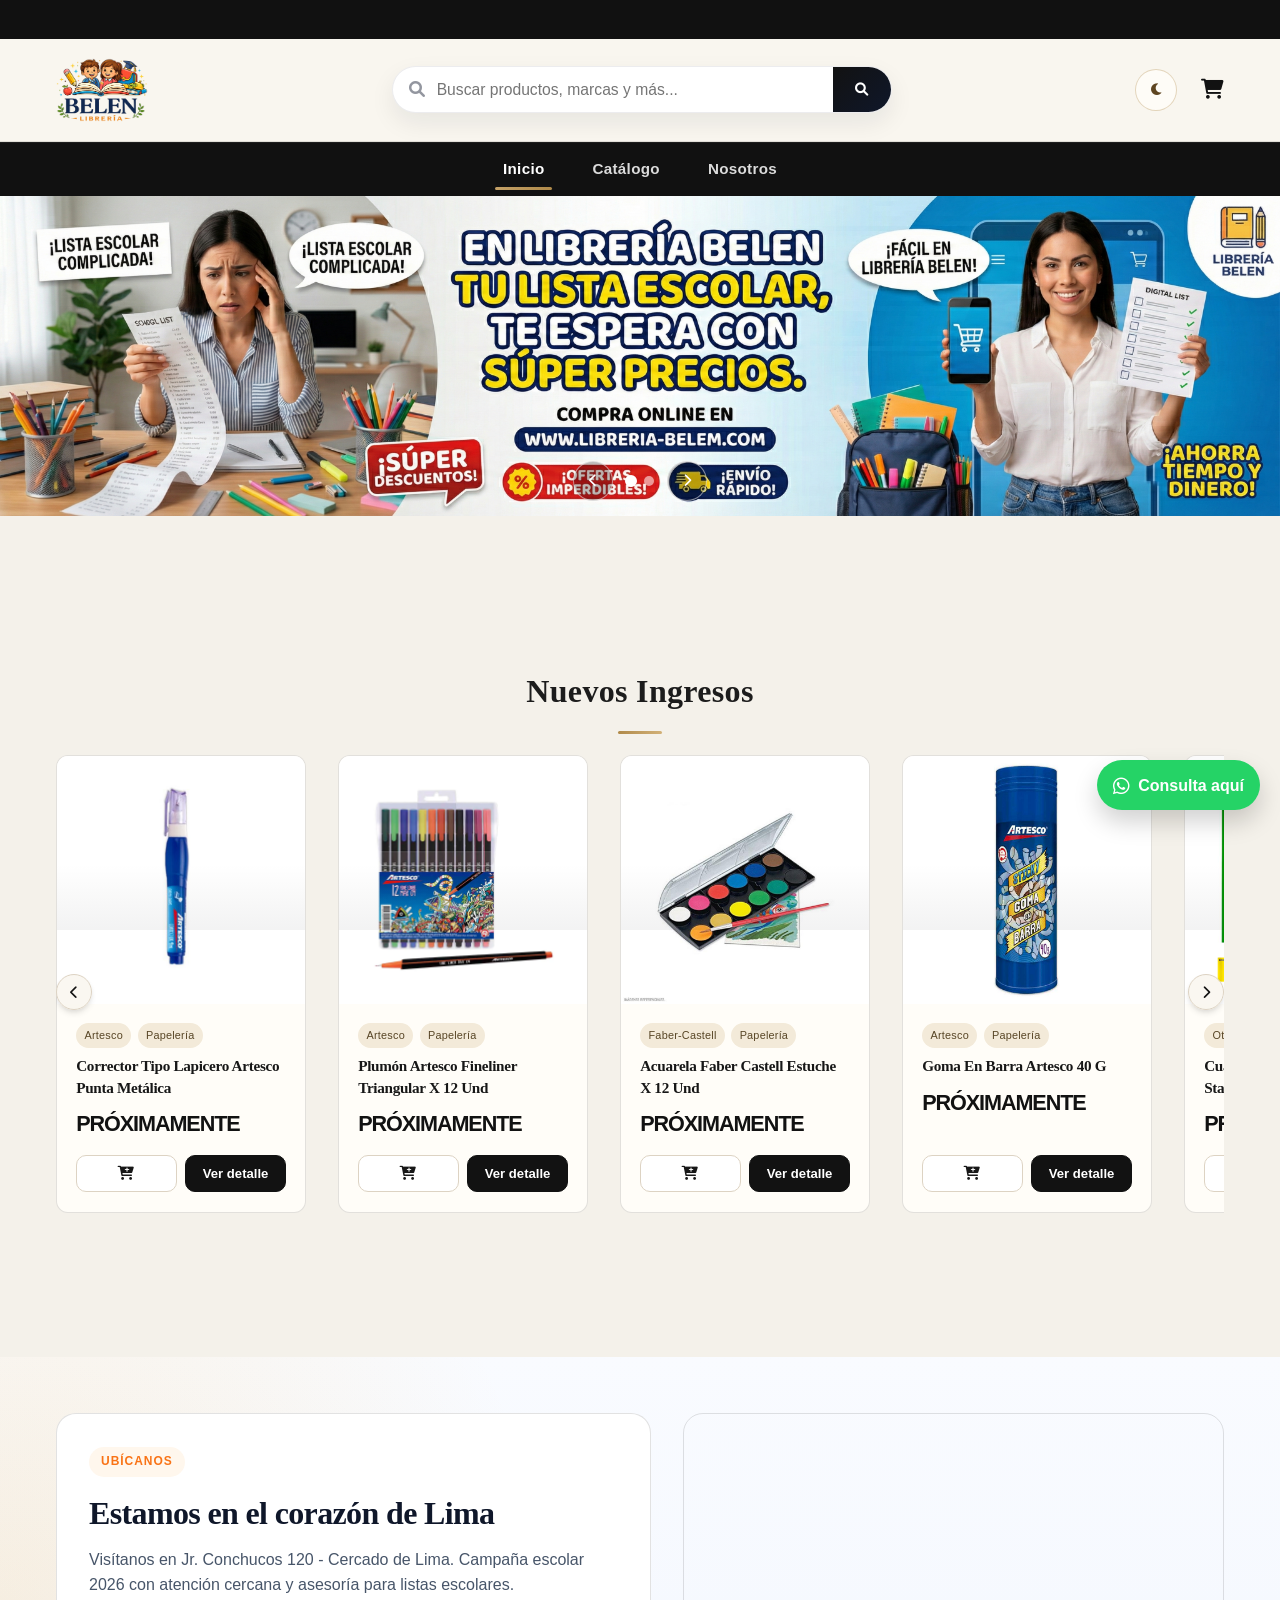
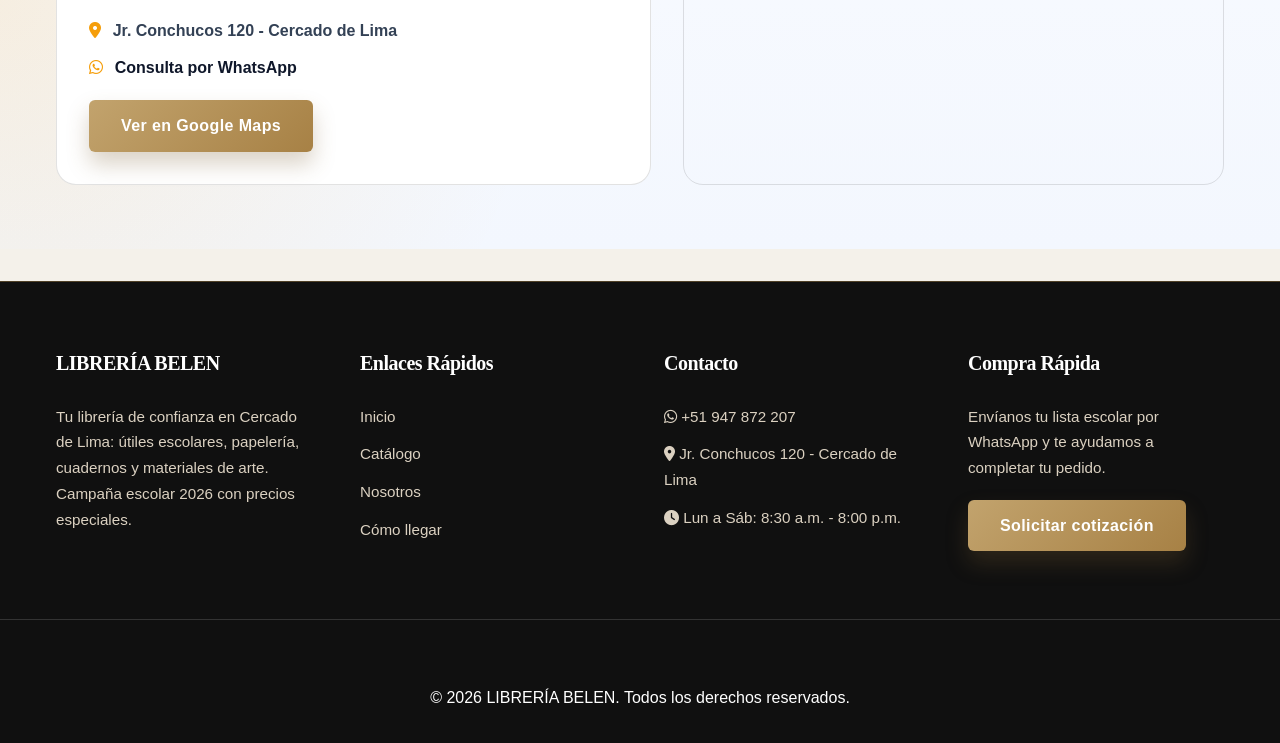
==== commit bee83efe: "MÁS MEJORAS" ====
--- a/index.html
+++ b/index.html
@@ -7,8 +7,7 @@
     <meta name="description" content="Librería Belen en Lima: útiles escolares, papelería, cuadernos, arte y oficina. Campaña escolar 2026, marcas como Faber‑Castell y Artesco, envío gratis en estaciones de la Línea 1.">
     <meta http-equiv="Content-Security-Policy" content="default-src 'self'; base-uri 'self'; form-action 'self'; frame-ancestors 'self'; object-src 'none'; script-src 'self' 'unsafe-inline'; style-src 'self' 'unsafe-inline'; img-src 'self' data: https://via.placeholder.com; font-src 'self'; frame-src https://www.google.com; upgrade-insecure-requests">
     <title>LIBRERÍA BELEN - Suministros de Oficina y Escolares</title>
-    <link rel="preload" as="image" href="images/nueva%20portada2.avif" type="image/avif">
-    <link rel="preload" as="image" href="images/portada%20nueva.jpg" type="image/jpeg">
+    <link rel="preload" as="image" href="images/portada1.png" type="image/png">
     <link rel="stylesheet" href="css/style.css">
     <link rel="stylesheet" href="css/premium-styles.css">
     <link rel="stylesheet" href="vendor/fontawesome/css/all.min.css">
@@ -69,29 +68,31 @@
 
     <main id="main-content" tabindex="-1">
     <!-- Hero Section -->
-    <section class="home-hero" data-hero-carousel data-autoplay="false" aria-label="Promociones principales">
+    <section class="home-hero" data-hero-carousel data-autoplay="true" aria-label="Promociones principales">
         <div class="home-hero-track">
             <article class="home-hero-slide is-active" data-hero-slide>
                 <picture class="home-hero-media" aria-hidden="true">
-                    <source srcset="images/nueva%20portada2.avif" type="image/avif">
-                    <img src="images/portada%20nueva.jpg" alt="" fetchpriority="high" loading="eager" decoding="async">
+                    <img src="images/portada1.png" alt="Portada principal Librería Belen" width="4096" height="1024" fetchpriority="high" loading="eager" decoding="async">
                 </picture>
+            </article>
+
+            <article class="home-hero-slide" data-hero-slide>
+                <div class="home-hero-fill" aria-hidden="true"></div>
                 <div class="home-hero-overlay"></div>
-                <div class="home-hero-content container">
-                    <span class="home-hero-tag">Luxury Editorial 2026</span>
-                    <h1>Un catálogo curado para volver al cole con estilo</h1>
-                    <p>Menos vueltas, mejores elecciones: útiles, papelería y cuadernos listos para comprar en minutos.</p>
-                    <div class="home-hero-actions">
-                        <a href="catalog.html" class="btn btn-primary">Comprar ahora</a>
-                        <a href="https://wa.me/51947872207" class="btn btn-outline-light" target="_blank" rel="noopener">Asesoría por WhatsApp</a>
-                    </div>
-                    <ul class="home-hero-benefits">
-                        <li><i class="fas fa-circle-check"></i> Entrega rápida en Lima</li>
-                        <li><i class="fas fa-circle-check"></i> Atención personalizada</li>
-                        <li><i class="fas fa-circle-check"></i> Catálogo actualizado</li>
-                    </ul>
-                </div>
             </article>
+        </div>
+
+        <div class="home-hero-controls" aria-label="Controles del carrusel principal">
+            <button type="button" class="home-hero-nav home-hero-prev" data-hero-prev aria-label="Anterior publicación">
+                <i class="fas fa-chevron-left" aria-hidden="true"></i>
+            </button>
+            <div class="home-hero-dots" role="tablist" aria-label="Seleccionar publicación de portada">
+                <button type="button" class="home-hero-dot is-active" data-hero-dot aria-label="Ir a publicación 1"></button>
+                <button type="button" class="home-hero-dot" data-hero-dot aria-label="Ir a publicación 2"></button>
+            </div>
+            <button type="button" class="home-hero-nav home-hero-next" data-hero-next aria-label="Siguiente publicación">
+                <i class="fas fa-chevron-right" aria-hidden="true"></i>
+            </button>
         </div>
     </section>
 
--- a/css/premium-styles.css
+++ b/css/premium-styles.css
@@ -220,7 +220,7 @@
     }
 }
 -`n/* Enhanced Product Card Animations */
+/* Enhanced Product Card Animations */
 .product-card {
     position: relative;
     overflow: hidden;
@@ -404,7 +404,7 @@
     color: rgba(247, 240, 228, 0.9);
 }
 -`n.hero .btn-primary,
+.hero .btn-primary,
 .btn-primary {
     background: linear-gradient(135deg, #c2a36d, #a78145);
     box-shadow: 0 12px 22px rgba(122, 95, 52, 0.28);
@@ -717,63 +717,103 @@
 }
 
 /* ========== HOME HERO REBUILD ========== */
-.home-hero {
-    position: relative;
-    margin: 0 0 2rem;
-    min-height: min(72vh, 620px);
-    border-radius: 0 0 20px 20px;
-    overflow: hidden;
-    background: #0f1115;
-}
-
-.home-hero-track {
-    position: relative;
-    min-height: inherit;
-}
-
-.home-hero-slide {
-    position: absolute;
-    inset: 0;
-    opacity: 0;
-    visibility: hidden;
-    transition: opacity 0.45s ease;
-}
-
-.home-hero-slide.is-active {
-    opacity: 1;
-    visibility: visible;
-}
-
-.home-hero-media {
-    position: absolute;
-    inset: 0;
-}
-
-.home-hero-media img {
-    width: 100%;
-    height: 100%;
-    object-fit: cover;
-    object-position: center;
-}
-
-.home-hero-overlay {
-    position: absolute;
-    inset: 0;
-    background: linear-gradient(110deg, rgba(9, 10, 14, 0.76), rgba(9, 10, 14, 0.44));
-}
-
-.home-hero-content {
-    position: relative;
-    z-index: 2;
-    min-height: inherit;
-    display: flex;
-    flex-direction: column;
-    justify-content: center;
-    max-width: 860px;
-    color: #fff;
-    padding-top: 3rem;
-    padding-bottom: 4rem;
-}
+.home-hero {
+    position: relative;
+    margin: 0 0 2rem;
+    min-height: 0;
+    border-radius: 0 0 20px 20px;
+    overflow: hidden;
+    background: #0f1115;
+}
+
+.home-hero-track {
+    position: relative;
+    min-height: 0;
+}
+
+.home-hero-slide {
+    position: relative;
+    display: none;
+    opacity: 0;
+    visibility: hidden;
+    transition: opacity 0.45s ease;
+}
+
+.home-hero-slide.is-active {
+    display: block;
+    opacity: 1;
+    visibility: visible;
+}
+
+.home-hero-media {
+    position: relative;
+    display: block;
+    line-height: 0;
+}
+
+.home-hero-media img {
+    width: 100%;
+    height: auto;
+    aspect-ratio: 4 / 1;
+    object-fit: contain;
+    object-position: center;
+}
+
+.home-hero-fill {
+    width: 100%;
+    aspect-ratio: 4 / 1;
+    background:
+        radial-gradient(circle at 12% 15%, rgba(255, 255, 255, 0.16), transparent 34%),
+        linear-gradient(135deg, #0f172a 0%, #1f2937 45%, #334155 100%);
+}
+
+.home-hero-overlay {
+    position: absolute;
+    inset: 0;
+    background: linear-gradient(110deg, rgba(9, 10, 14, 0.76), rgba(9, 10, 14, 0.44));
+}
+
+.home-hero-content {
+    position: absolute;
+    inset: 0;
+    z-index: 2;
+    display: flex;
+    flex-direction: column;
+    justify-content: center;
+    align-items: flex-end;
+    max-width: 1200px;
+    color: #fff;
+    padding-top: 3rem;
+    padding-bottom: 4rem;
+}
+
+.home-hero-copy {
+    width: min(100%, 560px);
+    padding-right: 1rem;
+}
+
+.home-hero-extra {
+    margin-top: 0.9rem;
+    padding-top: 0.9rem;
+    border-top: 1px solid rgba(255, 255, 255, 0.3);
+    display: grid;
+    gap: 0.45rem;
+}
+
+.home-hero-extra p {
+    margin: 0;
+    font-size: 0.95rem;
+    color: rgba(255, 255, 255, 0.9);
+}
+
+.home-hero-extra strong {
+    color: #fff;
+    font-size: 1rem;
+}
+
+.home-hero-extra .btn {
+    width: fit-content;
+}
 
 .home-hero-tag {
     display: inline-block;
@@ -797,69 +837,226 @@
     color: #fff;
 }
 
-.home-hero-content p {
-    font-size: clamp(1rem, 1.8vw, 1.2rem);
-    max-width: 620px;
-    margin: 0 0 1.35rem;
-    color: rgba(255, 255, 255, 0.92);
-}
+.home-hero-content p {
+    font-size: clamp(1rem, 1.8vw, 1.2rem);
+    max-width: 100%;
+    margin: 0 0 1.35rem;
+    color: rgba(255, 255, 255, 0.92);
+}
+
+.home-hero-controls {
+    position: absolute;
+    left: 0;
+    right: 0;
+    bottom: 0.95rem;
+    z-index: 3;
+    display: flex;
+    align-items: center;
+    justify-content: center;
+    gap: 0.8rem;
+    padding: 0 1rem;
+}
+
+.home-hero-dots {
+    display: inline-flex;
+    align-items: center;
+    gap: 0.5rem;
+}
+
+.home-hero-dot {
+    width: 10px;
+    height: 10px;
+    border-radius: 999px;
+    border: 0;
+    background: rgba(255, 255, 255, 0.55);
+    cursor: pointer;
+    transition: transform 0.2s ease, background 0.2s ease;
+}
+
+.home-hero-dot.is-active {
+    transform: scale(1.2);
+    background: #fff;
+}
+
+.home-hero-nav {
+    width: 40px;
+    height: 40px;
+    border-radius: 999px;
+    border: 1px solid rgba(255, 255, 255, 0.5);
+    color: #fff;
+    background: rgba(0, 0, 0, 0.25);
+    display: inline-flex;
+    align-items: center;
+    justify-content: center;
+    cursor: pointer;
+    transition: background 0.2s ease, transform 0.2s ease;
+}
+
+.home-hero-nav:hover {
+    background: rgba(0, 0, 0, 0.45);
+    transform: translateY(-1px);
+}
 -`n@media (max-width: 900px) {
+@media (max-width: 900px) {
     .home-hero {
-        min-height: 470px;
         border-radius: 0 0 14px 14px;
     }
 
-    .home-hero-content {
-        padding-top: 2rem;
-        padding-bottom: 4rem;
-    }-`n}
+    .home-hero-content {
+        padding-top: 1.8rem;
+        padding-bottom: 2.2rem;
+    }
+
+    .home-hero-copy {
+        width: min(100%, 500px);
+    }
+}
 
 /* ========== MOBILE POLISH ========== */
-@media (max-width: 768px) {
-    .header-container {
-        gap: 0.65rem;
-        padding: 0.55rem 0.85rem 0.75rem;
-    }
-
-    .logo img {
-        height: 58px;
-    }
-
-    .search-bar input {
-        font-size: 0.95rem;
-        padding: 0.75rem 1rem 0.75rem 2.4rem;
+@media (max-width: 768px) {
+    html,
+    body {
+        overflow-x: hidden;
+    }
+
+    body.mobile-menu-open {
+        overflow: hidden;
+    }
+
+    body {
+        padding-bottom: calc(76px + env(safe-area-inset-bottom));
+    }
+
+    .header-container {
+        gap: 0.65rem;
+        padding: 0.55rem 0.85rem 0.75rem;
+        align-items: stretch;
+    }
+
+    .logo img {
+        height: 58px;
+    }
+
+    .nav-icons {
+        justify-content: flex-end;
+        gap: 1rem;
+    }
+
+    .search-bar input {
+        font-size: 0.95rem;
+        padding: 0.75rem 1rem 0.75rem 2.4rem;
     }
 
     .search-bar button {
-        padding: 0 1.05rem;
-        min-height: 44px;
-    }
-
-    .home-hero-content {
-        text-align: left;
-        padding-top: 1.6rem;
-        padding-bottom: 4.6rem;
-    }
-
-    .home-hero-content h1,
-    .home-hero-content h2 {
-        font-size: clamp(1.6rem, 7vw, 2.25rem);
-        margin-bottom: 0.6rem;
-    }
-
-    .home-hero-content p {
-        font-size: 0.98rem;
-        line-height: 1.45;
-        margin-bottom: 1rem;
-    }
-
-    .home-hero-content .btn {
-        width: 100%;
-        max-width: 300px;
-        min-height: 44px;
-    }
+        padding: 0 1.05rem;
+        min-height: 44px;
+    }
+
+    .home-hero {
+        border-radius: 0 0 12px 12px;
+    }
+
+    .home-hero-media img,
+    .home-hero-fill {
+        aspect-ratio: 3 / 2;
+        object-fit: cover;
+    }
+
+    .home-hero-overlay {
+        display: block;
+        background: linear-gradient(120deg, rgba(8, 9, 13, 0.68), rgba(8, 9, 13, 0.42));
+    }
+
+    .home-hero-content {
+        position: absolute;
+        inset: 0;
+        text-align: left;
+        align-items: stretch;
+        justify-content: flex-start;
+        max-width: 100%;
+        padding: 0.85rem 0.9rem 3.1rem;
+        overflow: hidden;
+    }
+
+    .home-hero-copy {
+        width: 100%;
+        padding-right: 0;
+    }
+
+    .home-hero-content h1,
+    .home-hero-content h2 {
+        font-size: clamp(1.4rem, 6.2vw, 1.95rem);
+        line-height: 1.12;
+        margin-bottom: 0.45rem;
+    }
+
+    body.ultra-minimal .home-hero-content h1,
+    body.ultra-minimal .home-hero-content h2 {
+        font-size: clamp(1.4rem, 6.2vw, 1.95rem);
+        line-height: 1.12;
+    }
+
+    .home-hero-content p {
+        font-size: 0.95rem;
+        line-height: 1.32;
+        margin-bottom: 0.65rem;
+    }
+
+    body.ultra-minimal .home-hero-content p {
+        font-size: 0.95rem;
+        line-height: 1.32;
+        max-width: 100%;
+    }
+
+    .home-hero-actions {
+        display: grid;
+        grid-template-columns: repeat(2, minmax(0, 1fr));
+        gap: 0.5rem;
+        margin-bottom: 0.55rem;
+    }
+
+    .home-hero-content .btn {
+        width: 100%;
+        max-width: 100%;
+        min-height: 40px;
+        padding: 0.6rem 0.8rem;
+        font-size: 0.92rem;
+    }
+
+    .home-hero-benefits {
+        display: grid;
+        grid-template-columns: repeat(2, minmax(0, 1fr));
+        gap: 0.35rem 0.55rem;
+    }
+
+    .home-hero-benefits li {
+        font-size: 0.82rem;
+        white-space: nowrap;
+        overflow: hidden;
+        text-overflow: ellipsis;
+    }
+
+    .home-hero-extra {
+        margin-top: 0.5rem;
+        padding-top: 0.55rem;
+        gap: 0.3rem;
+    }
+
+    .home-hero-extra p {
+        font-size: 0.96rem;
+    }
+
+    .home-hero-extra strong {
+        font-size: 0.86rem;
+        line-height: 1.2;
+    }
+
+    .home-hero-extra .btn {
+        width: fit-content;
+        min-height: 36px;
+        padding: 0.5rem 0.75rem;
+        font-size: 0.84rem;
+    }
 
     .trust-badges {
         margin: 1.2rem 0 1.8rem;
@@ -875,13 +1072,17 @@
         scroll-snap-align: start;
     }
 
-    .catalog-layout {
-        margin-top: 1.2rem;
-        padding-bottom: 1rem;
-    }
-
-    .catalog-toolbar {
-        padding: 0.8rem 0.85rem;
+    .catalog-layout {
+        margin-top: 1.2rem;
+        padding-bottom: 1rem;
+    }
+
+    .sidebar {
+        width: min(88vw, 340px);
+    }
+
+    .catalog-toolbar {
+        padding: 0.8rem 0.85rem;
         gap: 0.65rem;
     }
 
@@ -898,29 +1099,124 @@
         padding: 0.85rem 0.8rem 0.95rem;
     }
 
-    .product-title {
-        font-size: 0.9rem;
-    }
-
-    .whatsapp-float {
-        right: 12px;
-        bottom: 122px;
-    }
-
-    .mobile-bottom-nav a {
-        min-width: 58px;
-    }
-}
-
-@media (max-width: 420px) {
-    .product-grid {
-        grid-template-columns: 1fr;
-    }
-
-    .home-hero-content .btn {
-        max-width: 100%;
-    }
-}
+    .product-title {
+        font-size: 0.9rem;
+    }
+
+    .carousel-btn {
+        display: none;
+    }
+
+    .home-hero-nav {
+        width: 36px;
+        height: 36px;
+    }
+
+    .carousel-container {
+        padding: 0;
+    }
+
+    .carousel-track .product-card {
+        min-width: 78vw;
+        max-width: 78vw;
+    }
+
+    .location-section {
+        padding: 2rem 0 2.7rem;
+    }
+
+    .location-card {
+        padding: 1.15rem;
+    }
+
+    .location-title h2 {
+        font-size: 1.5rem;
+    }
+
+    .location-map,
+    .location-map iframe {
+        min-height: 280px;
+    }
+
+    .about-content {
+        padding: 1.15rem;
+    }
+
+    .about-content h1,
+    .about-content h2 {
+        line-height: 1.2;
+    }
+
+    .search-results-dropdown {
+        max-height: min(55vh, 360px);
+    }
+
+    .whatsapp-float {
+        right: 12px;
+        bottom: 122px;
+        width: 48px;
+        height: 48px;
+        padding: 0;
+        justify-content: center;
+        border-radius: 50%;
+    }
+
+    .whatsapp-float span {
+        display: none;
+    }
+
+    .mobile-bottom-nav {
+        padding-bottom: calc(0.6rem + env(safe-area-inset-bottom));
+    }
+
+    .mobile-bottom-nav a {
+        min-width: 58px;
+        min-height: 44px;
+    }
+
+    .home-hero-controls {
+        bottom: 0.5rem;
+        top: auto;
+    }
+
+    footer {
+        padding-bottom: calc(6.2rem + env(safe-area-inset-bottom));
+    }
+}
+
+@media (max-width: 420px) {
+    .product-grid {
+        grid-template-columns: 1fr;
+    }
+
+    .carousel-track .product-card {
+        min-width: 86vw;
+        max-width: 86vw;
+    }
+
+    .home-hero-content .btn {
+        max-width: 100%;
+    }
+
+    .home-hero-controls {
+        top: auto;
+        bottom: 0.45rem;
+        gap: 0.5rem;
+    }
+
+    .home-hero-actions {
+        grid-template-columns: 1fr;
+    }
+
+    .home-hero-benefits {
+        grid-template-columns: 1fr;
+        gap: 0.3rem;
+    }
+
+    .home-hero-extra strong {
+        font-size: 0.82rem;
+    }
+}
 
 /* ========== FINAL VISUAL SYSTEM ========== */
 :root {
@@ -1048,7 +1344,7 @@
     gap: 1rem;
 }
 -`n.product-card {
+.product-card {
     background: var(--card-bg);
 }
 
@@ -1246,11 +1542,11 @@
     box-shadow: none;
 }
 
-body.ultra-minimal .home-hero {
-    min-height: 68vh;
-    border-radius: 0;
-    margin-bottom: 1.4rem;
-}
+body.ultra-minimal .home-hero {
+    min-height: 0;
+    border-radius: 0;
+    margin-bottom: 1.4rem;
+}
 
 body.ultra-minimal .home-hero-overlay {
     background: linear-gradient(90deg, rgba(11, 11, 11, 0.7), rgba(11, 11, 11, 0.35));
@@ -1448,15 +1744,15 @@
     }
 }
 
-@media (max-width: 768px) {
-    body.ultra-minimal .home-hero {
-        min-height: 520px;
-    }
-
-    body.ultra-minimal .home-hero-content {
-        padding-top: 1.8rem;
-        padding-bottom: 2.8rem;
-    }
+@media (max-width: 768px) {
+    body.ultra-minimal .home-hero {
+        min-height: 0;
+    }
+
+    body.ultra-minimal .home-hero-content {
+        padding-top: 0.85rem;
+        padding-bottom: 3.1rem;
+    }
 
     body.ultra-minimal .home-hero-actions {
         width: 100%;
@@ -1504,12 +1800,17 @@
     }
 }
 
-@media (max-width: 768px) {
-    .announcement-content {
-        gap: 1.4rem;
-        animation-duration: 14s;
-    }
-}
+@media (max-width: 768px) {
+    .announcement-content {
+        width: 100%;
+        max-width: 1200px;
+        gap: 0.8rem;
+        padding: 0.45rem 0.85rem;
+        animation: none;
+        justify-content: space-between;
+        white-space: normal;
+    }
+}
 
 @media (prefers-reduced-motion: reduce) {
     .announcement-content {
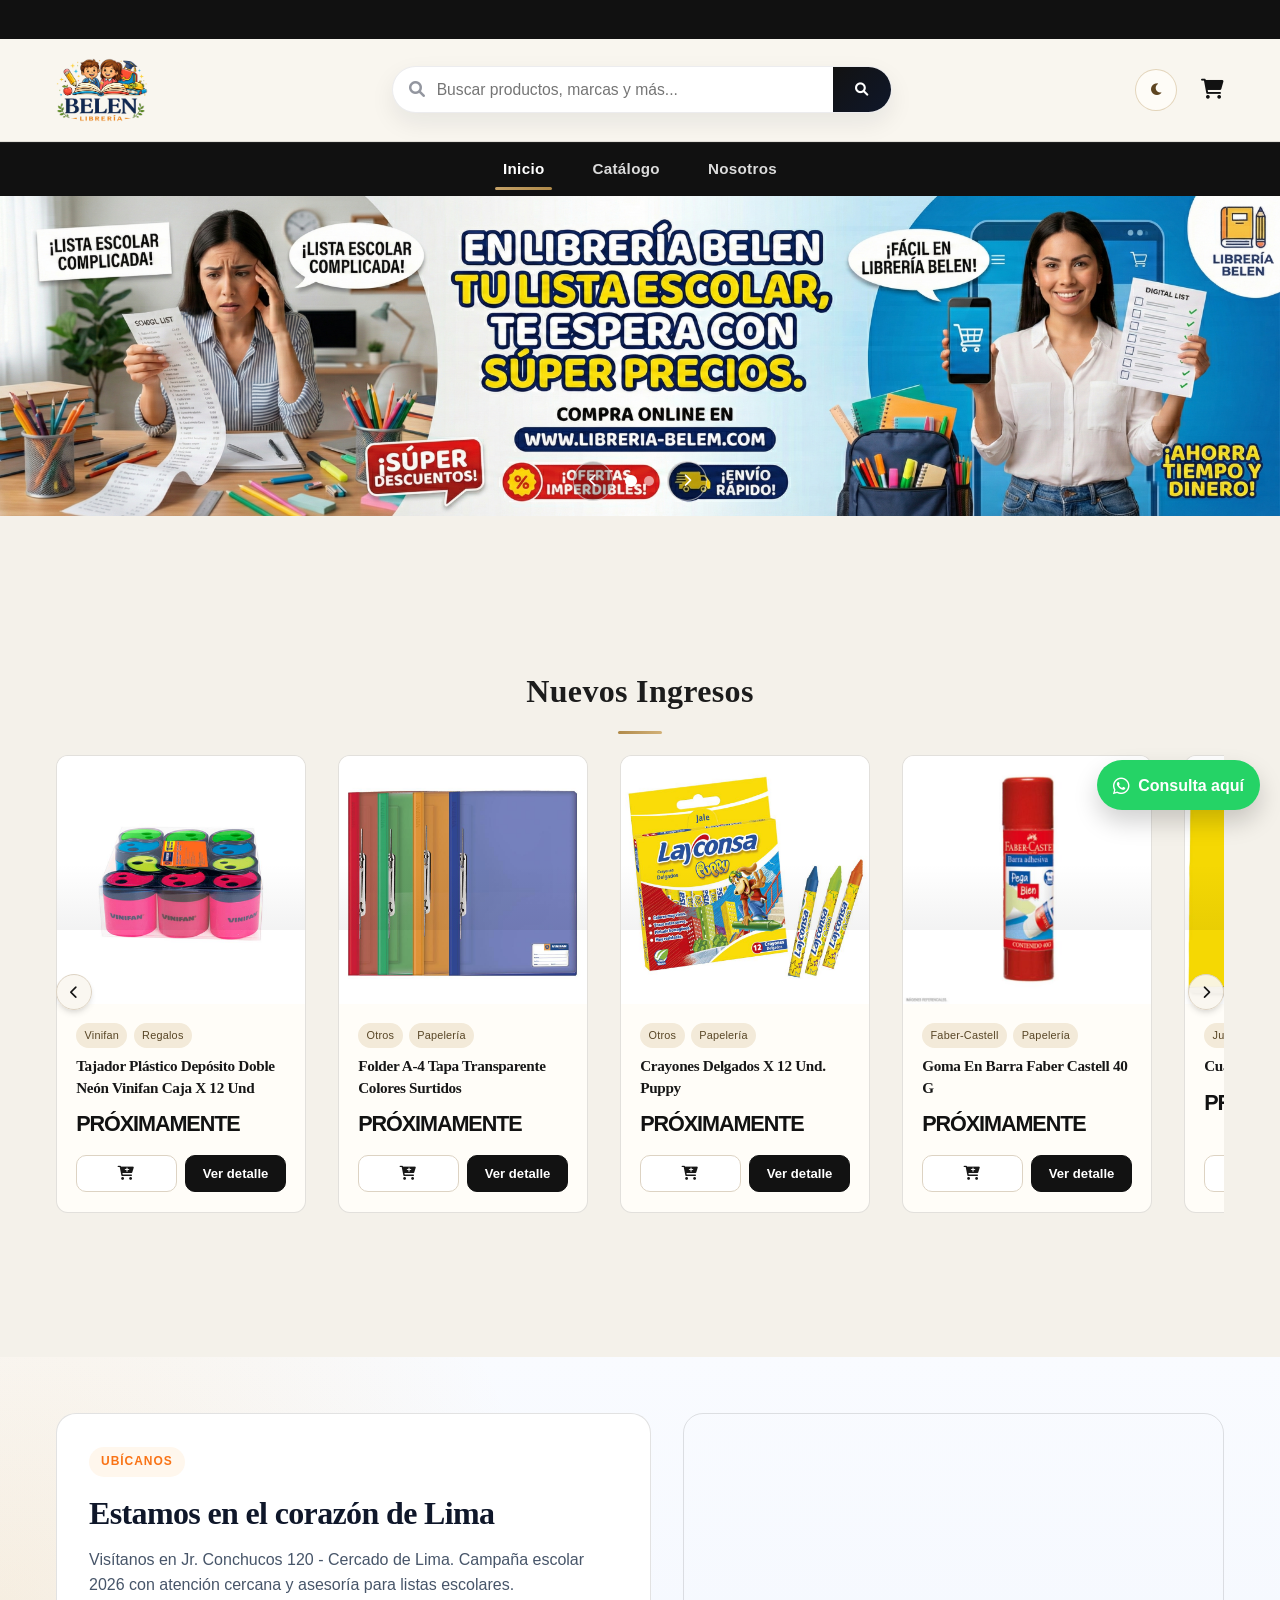
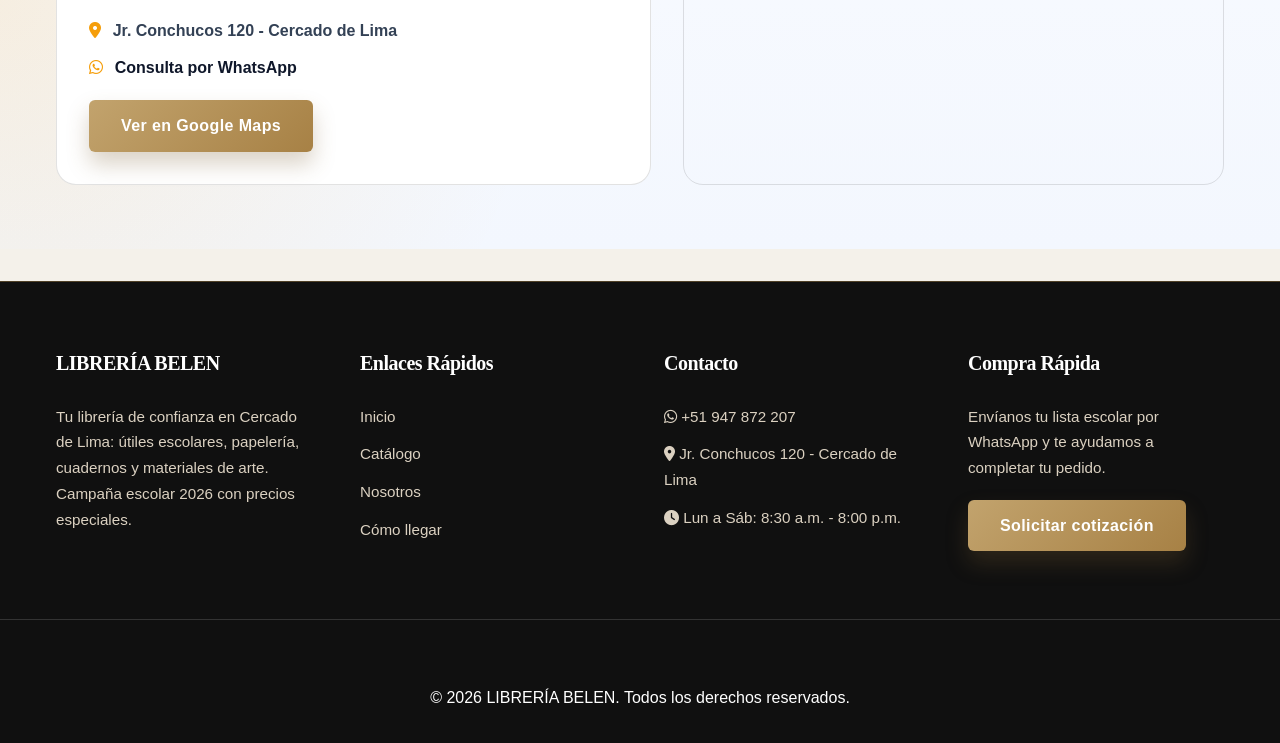
==== commit 18df559c: "mejoras" ====
--- a/index.html
+++ b/index.html
@@ -77,8 +77,9 @@
             </article>
 
             <article class="home-hero-slide" data-hero-slide>
-                <div class="home-hero-fill" aria-hidden="true"></div>
-                <div class="home-hero-overlay"></div>
+                <picture class="home-hero-media" aria-hidden="true">
+                    <img src="images/portada%20dos.png" alt="Segunda portada Librería Belen" loading="lazy" decoding="async">
+                </picture>
             </article>
         </div>
 
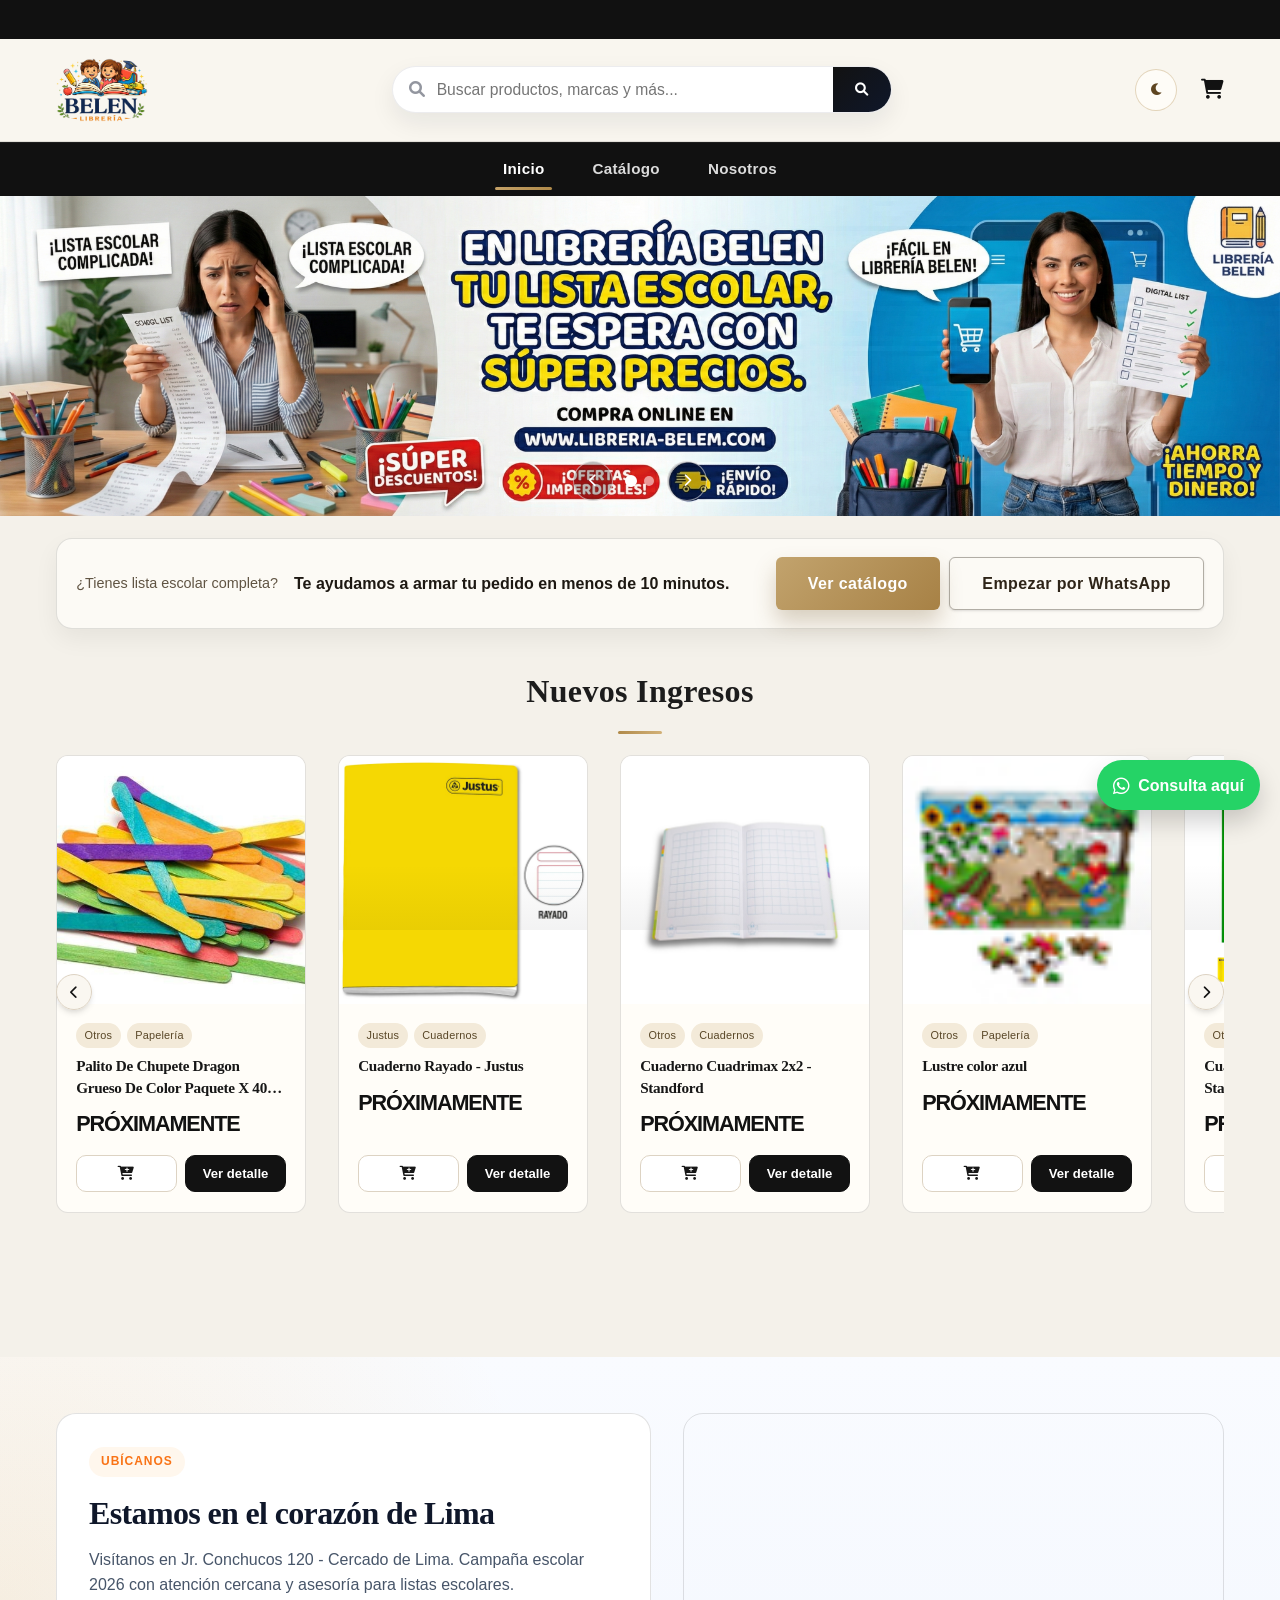
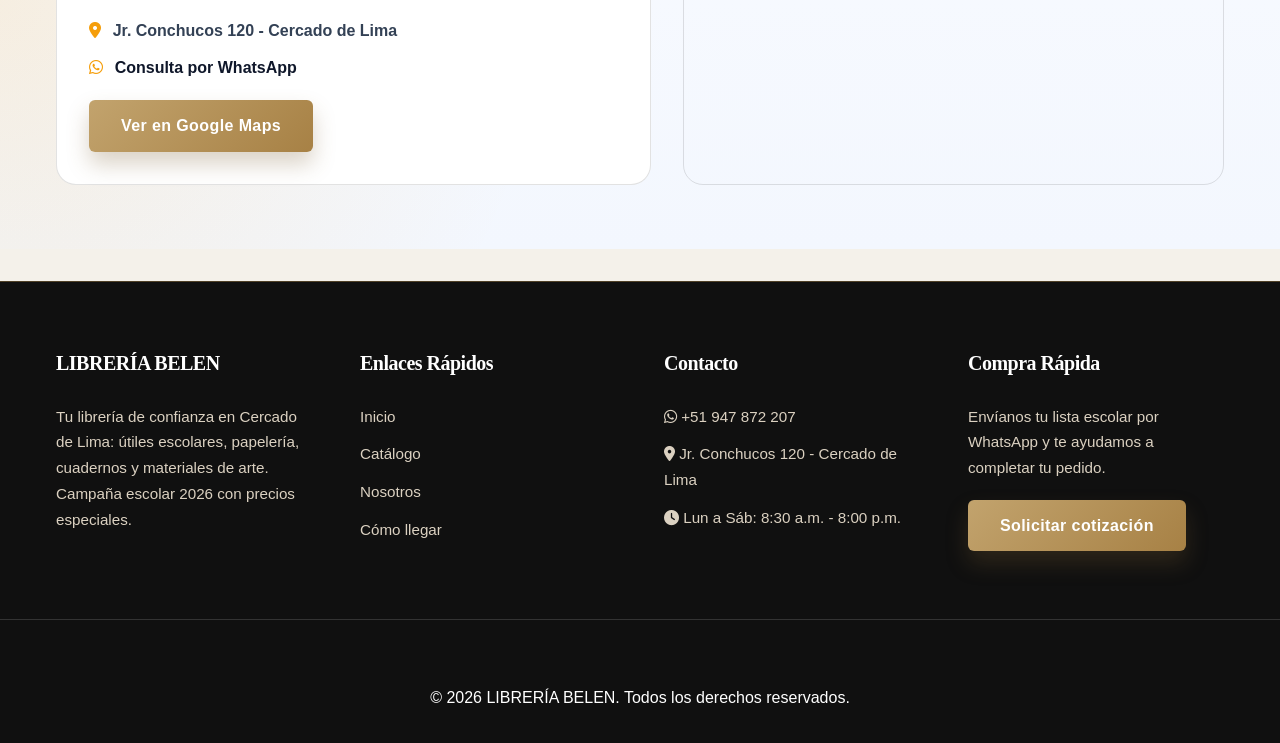
==== commit b950c74e: "más mejoras" ====
--- a/index.html
+++ b/index.html
@@ -78,7 +78,7 @@
 
             <article class="home-hero-slide" data-hero-slide>
                 <picture class="home-hero-media" aria-hidden="true">
-                    <img src="images/portada%20dos.png" alt="Segunda portada Librería Belen" loading="lazy" decoding="async">
+                    <img src="images/portada%20dos.png" alt="Segunda portada Librería Belen" width="4096" height="1024" loading="lazy" decoding="async">
                 </picture>
             </article>
         </div>
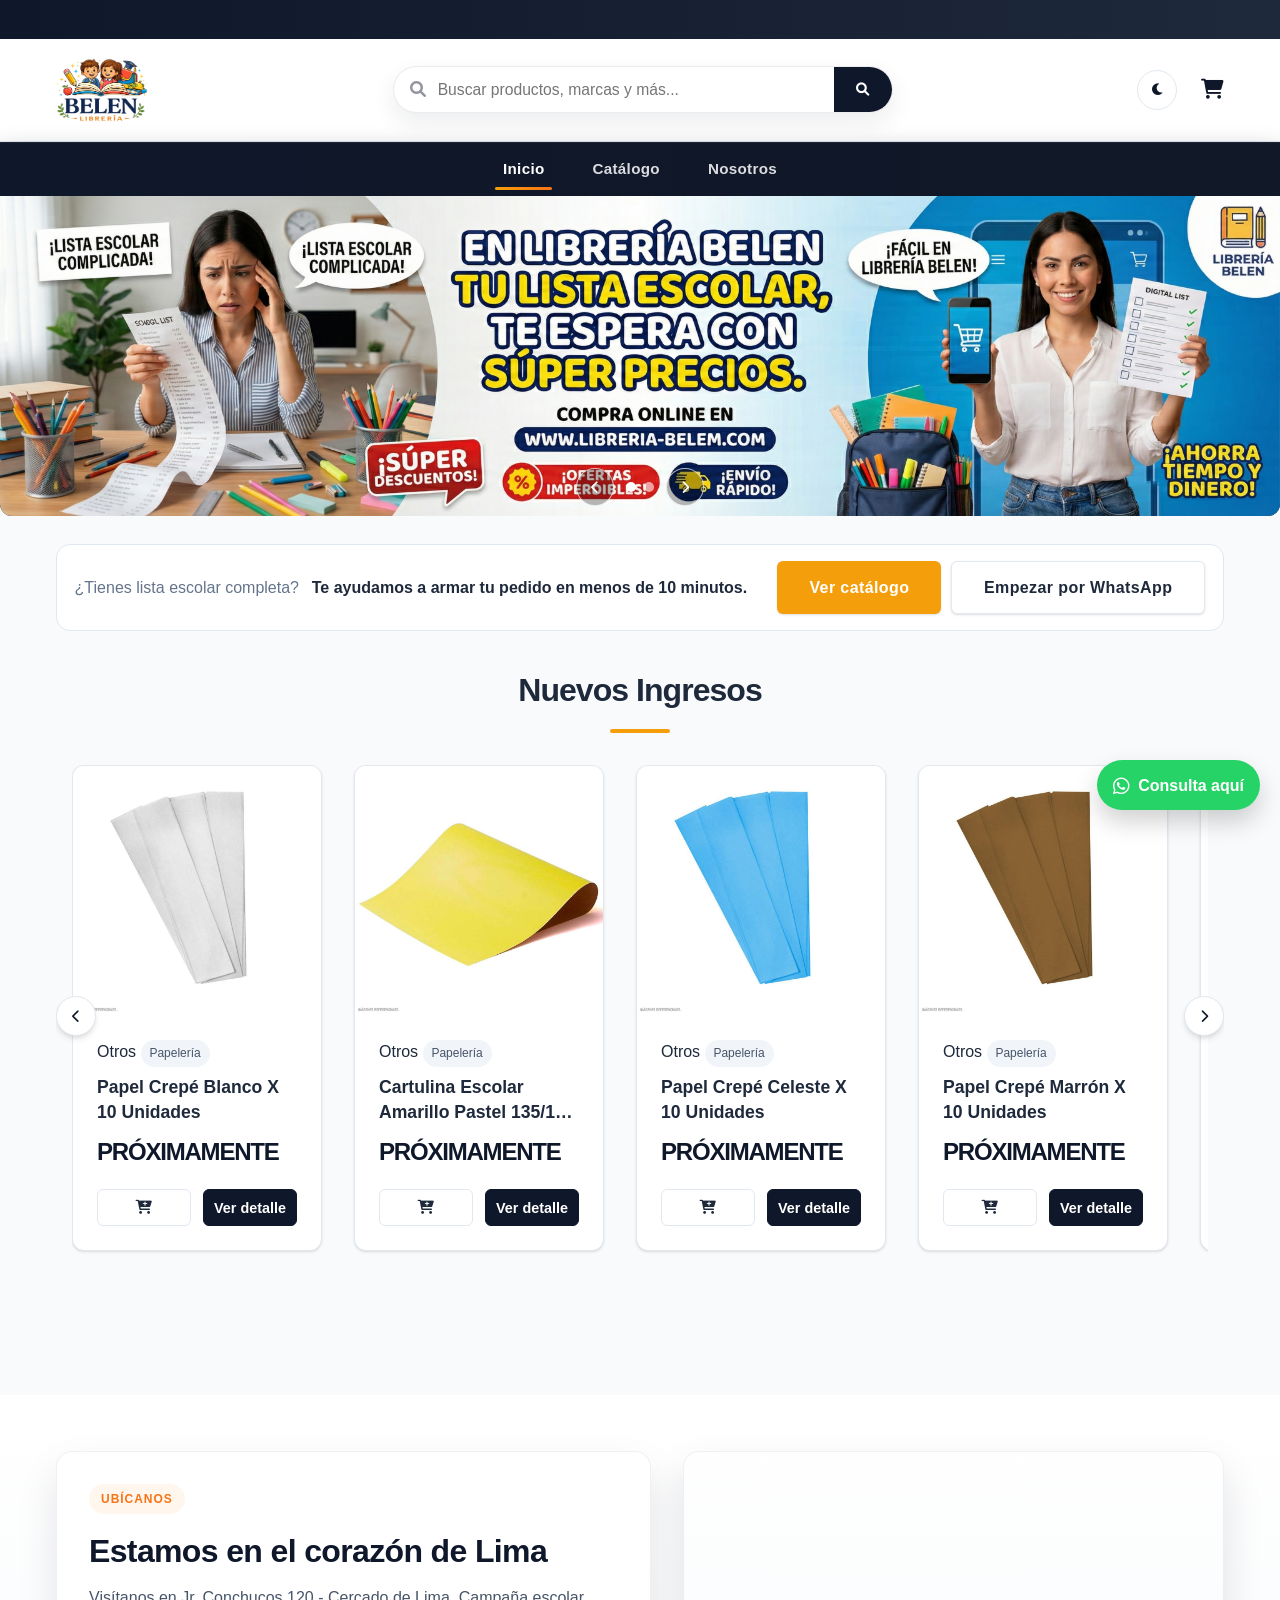
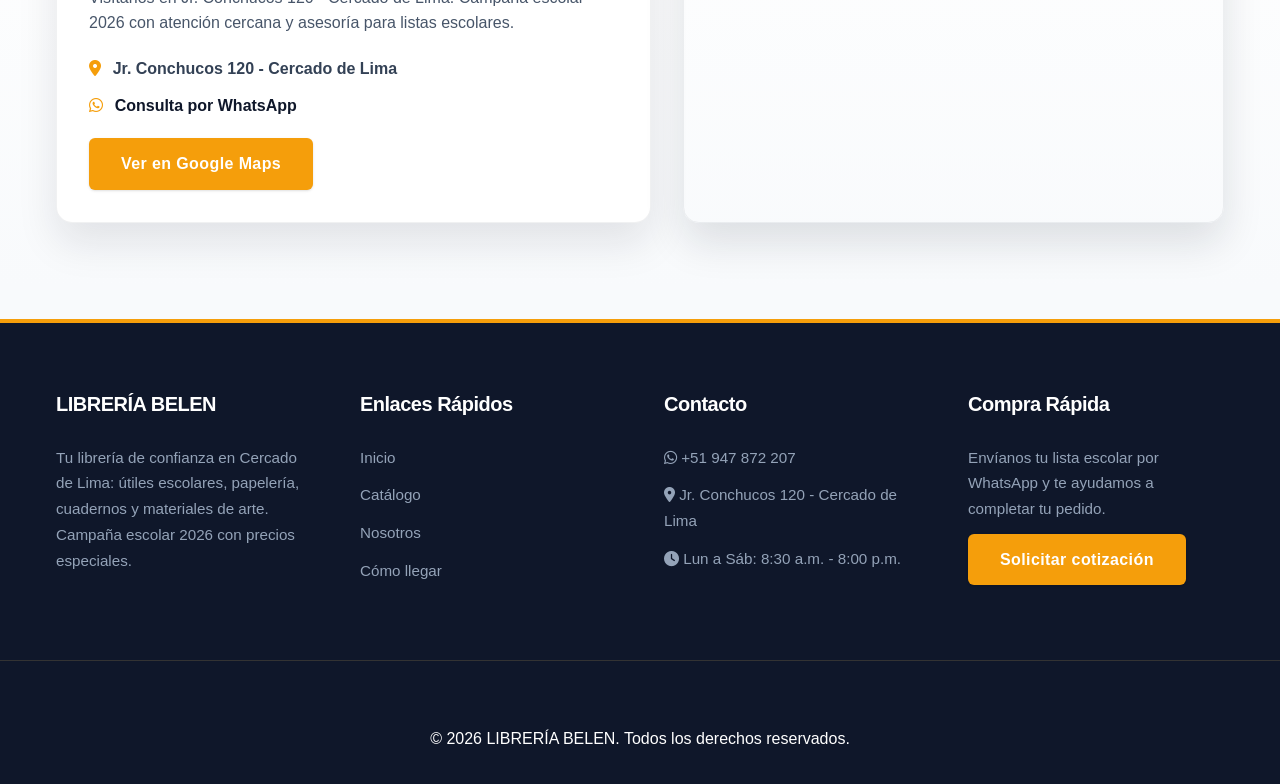
==== commit 6dc148d1: "mejoras visual" ====
--- a/index.html
+++ b/index.html
@@ -9,11 +9,10 @@
     <title>LIBRERÍA BELEN - Suministros de Oficina y Escolares</title>
     <link rel="preload" as="image" href="images/portada1.png" type="image/png">
     <link rel="stylesheet" href="css/style.css">
-    <link rel="stylesheet" href="css/premium-styles.css">
     <link rel="stylesheet" href="vendor/fontawesome/css/all.min.css">
 </head>
 
-<body class="ultra-minimal">
+<body>
     <a class="skip-link" href="#main-content">Saltar al contenido principal</a>
 
     <div class="announcement-bar">
--- a/css/style.css
+++ b/css/style.css
@@ -1,1966 +1,2009 @@
-:root {
-    /* Colors - Premium Navy & Gold Palette */
-    --primary-color: #0f172a;
-    /* Slate 900 */
-    --primary-light: #334155;
-    /* Slate 700 */
-    --accent-color: #f59e0b;
-    /* Amber 500 */
-    --accent-hover: #d97706;
-    /* Amber 600 */
-    --bg-color: #f8fafc;
-    /* Slate 50 */
-    --surface-color: #ffffff;
-    --text-color: #1e293b;
-    /* Slate 800 */
-    --text-light: #64748b;
-    /* Slate 500 */
-    --border-color: #e2e8f0;
-    /* Slate 200 */
-
-    /* Spacing - More breathing room */
-    --spacing-xs: 0.5rem;
-    /* 8px */
-    --spacing-sm: 1rem;
-    /* 16px */
-    --spacing-md: 2rem;
-    /* 32px - Increased */
-    --spacing-lg: 4rem;
-    /* 64px - Increased */
-    --spacing-xl: 8rem;
-    /* 128px - Increased */
-
-    /* Typography */
-    --font-heading: 'Inter', sans-serif;
-    --font-body: 'Inter', sans-serif;
-
-    /* Shadows - Soft & Modern */
-    --shadow-sm: 0 1px 3px 0 rgb(0 0 0 / 0.1), 0 1px 2px -1px rgb(0 0 0 / 0.1);
-    --shadow-md: 0 4px 6px -1px rgb(0 0 0 / 0.1), 0 2px 4px -1px rgb(0 0 0 / 0.06);
-    --shadow-lg: 0 10px 15px -3px rgb(0 0 0 / 0.1), 0 4px 6px -4px rgb(0 0 0 / 0.1);
-    --shadow-inner: inset 0 2px 4px 0 rgb(0 0 0 / 0.05);
-
-    /* Transitions */
-    --transition-fast: 0.2s cubic-bezier(0.4, 0, 0.2, 1);
-    --transition-smooth: 0.3s cubic-bezier(0.4, 0, 0.2, 1);
-}
-
-* {
-    margin: 0;
-    padding: 0;
-    box-sizing: border-box;
-}
-
-body {
-    font-family: var(--font-body);
-    background-color: var(--bg-color);
-    color: var(--text-color);
-    line-height: 1.7;
-    -webkit-font-smoothing: antialiased;
-}
-
-:focus-visible {
-    outline: 3px solid rgba(245, 158, 11, 0.7);
-    outline-offset: 2px;
-}
-
-.skip-link {
-    position: absolute;
-    left: -9999px;
-    top: auto;
-    width: 1px;
-    height: 1px;
-    overflow: hidden;
-    z-index: 5000;
-}
-
-.skip-link:focus {
-    left: 1rem;
-    top: 1rem;
-    width: auto;
-    height: auto;
-    background: #0f172a;
-    color: #fff;
-    padding: 0.65rem 1rem;
-    border-radius: 8px;
-    box-shadow: var(--shadow-md);
-}
-
-.announcement-bar {
-    background: linear-gradient(90deg, #0f172a, #1e293b);
-    color: #f8fafc;
-    font-size: 0.9rem;
-}
-
-.announcement-content {
-    max-width: 1200px;
-    margin: 0 auto;
-    padding: 0.45rem var(--spacing-sm);
-    display: flex;
-    align-items: center;
-    justify-content: space-between;
-    gap: 0.75rem;
-}
-
-.announcement-content p {
-    margin: 0;
-    display: inline-flex;
-    align-items: center;
-    gap: 0.45rem;
-}
-
-.announcement-content a {
-    color: #fcd34d;
-    font-weight: 700;
-    display: inline-flex;
-    align-items: center;
-    gap: 0.4rem;
-}
-
-a {
-    text-decoration: none;
-    color: inherit;
-}
-
-ul {
-    list-style: none;
-}
-
-img {
-    max-width: 100%;
-    height: auto;
-    display: block;
-}
-
-/* Header */
-.main-header {
-    background-color: var(--surface-color);
-    /* White header for cleanliness */
-    color: var(--text-color);
-    padding: var(--spacing-sm) 0;
-    position: static;
-    box-shadow: none;
-    border-bottom: 1px solid var(--border-color);
-}
-
-.header-container {
-    max-width: 1200px;
-    margin: 0 auto;
-    padding: 0 var(--spacing-sm);
-    display: flex;
-    justify-content: space-between;
-    align-items: center;
-    gap: var(--spacing-md);
-}
-
-.logo {
-    font-size: 1.5rem;
-    font-weight: 800;
-    color: var(--primary-color);
-    letter-spacing: -0.025em;
-    text-transform: uppercase;
-    display: flex;
-    align-items: center;
-    line-height: 1;
-}
-
-.logo span {
-    color: var(--accent-color);
-}
-
-.logo img {
-    height: 70px;
-    width: auto;
-    display: block;
-}
-
-.search-bar {
-    flex: 1;
-    max-width: 500px;
-    display: flex;
-    box-shadow: 0 10px 25px rgba(15, 23, 42, 0.08);
-    border-radius: 999px;
-    overflow: hidden;
-    border: 1px solid rgba(15, 23, 42, 0.08);
-    background: #fff;
-    position: relative;
-}
-
-.search-bar input {
-    width: 100%;
-    padding: 0.85rem 1.2rem 0.85rem 2.75rem;
-    border: none;
-    outline: none;
-    font-size: 0.98rem;
-    color: var(--text-color);
-    background: transparent;
-}
-
-.search-bar button {
-    background: linear-gradient(135deg, var(--primary-color), #0f172a);
-    border: none;
-    padding: 0 1.4rem;
-    cursor: pointer;
-    color: #fff;
-    transition: var(--transition-fast);
-}
-
-.search-bar button:hover {
-    transform: translateY(-1px);
-    box-shadow: 0 8px 18px rgba(15, 23, 42, 0.25);
-}
-
-.search-bar::before {
-    content: "\f002";
-    font-family: "Font Awesome 6 Free";
-    font-weight: 900;
-    position: absolute;
-    left: 16px;
-    top: 50%;
-    transform: translateY(-50%);
-    color: rgba(15, 23, 42, 0.45);
-    pointer-events: none;
-}
-
-.search-bar:focus-within {
-    border-color: rgba(245, 158, 11, 0.5);
-    box-shadow: 0 14px 30px rgba(245, 158, 11, 0.2);
-}
-
-.nav-icons {
-    display: flex;
-    gap: 1.5rem;
-    align-items: center;
-}
-
-.cart-icon {
-    position: relative;
-    cursor: pointer;
-    font-size: 1.25rem;
-    color: var(--primary-color);
-    transition: var(--transition-fast);
-    background: none;
-    border: none;
-}
-
-.cart-icon:hover {
-    color: var(--accent-color);
-}
-
-.cart-count {
-    position: absolute;
-    top: -8px;
-    right: -10px;
-    background-color: var(--accent-color);
-    color: white;
-    font-size: 0.7rem;
-    font-weight: bold;
-    min-width: 18px;
-    height: 18px;
-    padding: 0 4px;
-    border-radius: 10px;
-    display: flex;
-    align-items: center;
-    justify-content: center;
-    box-shadow: var(--shadow-sm);
-}
-
-.cart-count.is-empty {
-    display: none;
-}
-
-/* Navigation Bar (Secondary) */
-.nav-links {
-    background: linear-gradient(90deg, #0f172a, #111827);
-    box-shadow: 0 10px 25px rgba(15, 23, 42, 0.35);
-    border-top: 1px solid rgba(255, 255, 255, 0.06);
-}
-
-.nav-links .container {
-    max-width: 1200px;
-    margin: 0 auto;
-    padding: 0 var(--spacing-sm);
-}
-
-.nav-links ul {
-    display: flex;
-    gap: 2rem;
-    justify-content: center;
-}
-
-.nav-links a {
-    display: block;
-    padding: 0.85rem 0.5rem;
-    font-weight: 600;
-    color: rgba(255, 255, 255, 0.85);
-    transition: var(--transition-fast);
-    position: relative;
-    font-size: 0.95rem;
-    letter-spacing: 0.02em;
-}
-
-.nav-links a:hover {
-    color: #fff;
-    transform: translateY(-1px);
-}
-
-.nav-links a.active {
-    color: white;
-    font-weight: 600;
-}
-
-.nav-links a.active::after {
-    content: '';
-    position: absolute;
-    bottom: 6px;
-    left: 0;
-    right: 0;
-    height: 3px;
-    background: linear-gradient(90deg, #f59e0b, #f97316);
-    border-radius: 2px;
-}
-
-/* Hero Section */
-.hero {
-    background-color: var(--primary-color);
-    padding: 0;
-    height: 500px;
-    display: flex;
-    align-items: stretch;
-    justify-content: center;
-    text-align: center;
-    color: var(--text-color);
-    margin-bottom: 3rem;
-    border-radius: 0 0 20px 20px;
-    overflow: hidden;
-}
-
-.hero h1 {
-    font-size: 3.5rem;
-    /* Larger title */
-    margin-bottom: 1.5rem;
-    font-weight: 800;
-    color: #000;
-    letter-spacing: -0.05em;
-    line-height: 1.2;
-    text-shadow: none;
-}
-
-.hero p {
-    font-size: 1.25rem;
-    margin-bottom: 2.5rem;
-    opacity: 1;
-    color: #000;
-    max-width: 600px;
-    margin-left: auto;
-    margin-right: auto;
-    font-weight: 700;
-}
-
-.hero-carousel {
-    position: relative;
-}
-
+:root {
+    /* Colors - Premium Navy & Gold Palette */
+    --primary-color: #0f172a;
+    /* Slate 900 */
+    --primary-light: #334155;
+    /* Slate 700 */
+    --accent-color: #f59e0b;
+    /* Amber 500 */
+    --accent-hover: #d97706;
+    /* Amber 600 */
+    --bg-color: #f8fafc;
+    /* Slate 50 */
+    --surface-color: #ffffff;
+    --text-color: #1e293b;
+    /* Slate 800 */
+    --text-light: #64748b;
+    /* Slate 500 */
+    --border-color: #e2e8f0;
+    /* Slate 200 */
+
+    /* Spacing - More breathing room */
+    --spacing-xs: 0.5rem;
+    /* 8px */
+    --spacing-sm: 1rem;
+    /* 16px */
+    --spacing-md: 2rem;
+    /* 32px - Increased */
+    --spacing-lg: 4rem;
+    /* 64px - Increased */
+    --spacing-xl: 8rem;
+    /* 128px - Increased */
+
+    /* Typography */
+    --font-heading: 'Inter', sans-serif;
+    --font-body: 'Inter', sans-serif;
+
+    /* Shadows - Soft & Modern */
+    --shadow-sm: 0 1px 3px 0 rgb(0 0 0 / 0.1), 0 1px 2px -1px rgb(0 0 0 / 0.1);
+    --shadow-md: 0 4px 6px -1px rgb(0 0 0 / 0.1), 0 2px 4px -1px rgb(0 0 0 / 0.06);
+    --shadow-lg: 0 10px 15px -3px rgb(0 0 0 / 0.1), 0 4px 6px -4px rgb(0 0 0 / 0.1);
+    --shadow-inner: inset 0 2px 4px 0 rgb(0 0 0 / 0.05);
+
+    /* Transitions */
+    --transition-fast: 0.2s cubic-bezier(0.4, 0, 0.2, 1);
+    --transition-smooth: 0.3s cubic-bezier(0.4, 0, 0.2, 1);
+}
+
+* {
+    margin: 0;
+    padding: 0;
+    box-sizing: border-box;
+}
+
+body {
+    font-family: var(--font-body);
+    background-color: var(--bg-color);
+    color: var(--text-color);
+    line-height: 1.7;
+    -webkit-font-smoothing: antialiased;
+}
+
+:focus-visible {
+    outline: 3px solid rgba(245, 158, 11, 0.7);
+    outline-offset: 2px;
+}
+
+.skip-link {
+    position: absolute;
+    left: -9999px;
+    top: auto;
+    width: 1px;
+    height: 1px;
+    overflow: hidden;
+    z-index: 5000;
+}
+
+.skip-link:focus {
+    left: 1rem;
+    top: 1rem;
+    width: auto;
+    height: auto;
+    background: #0f172a;
+    color: #fff;
+    padding: 0.65rem 1rem;
+    border-radius: 8px;
+    box-shadow: var(--shadow-md);
+}
+
+.announcement-bar {
+    background: linear-gradient(90deg, #0f172a, #1e293b);
+    color: #f8fafc;
+    font-size: 0.9rem;
+    overflow: hidden;
+}
+
+.announcement-content {
+    margin: 0;
+    padding: 0.45rem var(--spacing-sm);
+    display: inline-flex;
+    width: max-content;
+    max-width: none;
+    align-items: center;
+    gap: 2rem;
+    white-space: nowrap;
+    padding-left: 100%;
+    animation: announcementTicker 16s linear infinite;
+}
+
+.announcement-content:hover {
+    animation-play-state: paused;
+}
+
+.announcement-content p {
+    margin: 0;
+    display: inline-flex;
+    align-items: center;
+    gap: 0.45rem;
+}
+
+.announcement-content a {
+    color: #fcd34d;
+    font-weight: 700;
+    display: inline-flex;
+    align-items: center;
+    gap: 0.4rem;
+}
+
+@keyframes announcementTicker {
+    0% {
+        transform: translateX(0);
+    }
+    100% {
+        transform: translateX(-100%);
+    }
+}
+
+a {
+    text-decoration: none;
+    color: inherit;
+}
+
+ul {
+    list-style: none;
+}
+
+img {
+    max-width: 100%;
+    height: auto;
+    display: block;
+}
+
+/* Header */
+.main-header {
+    background-color: var(--surface-color);
+    /* White header for cleanliness */
+    color: var(--text-color);
+    padding: var(--spacing-sm) 0;
+    position: static;
+    box-shadow: none;
+    border-bottom: 1px solid var(--border-color);
+}
+
+.header-container {
+    max-width: 1200px;
+    margin: 0 auto;
+    padding: 0 var(--spacing-sm);
+    display: flex;
+    justify-content: space-between;
+    align-items: center;
+    gap: var(--spacing-md);
+}
+
+.logo {
+    font-size: 1.5rem;
+    font-weight: 800;
+    color: var(--primary-color);
+    letter-spacing: -0.025em;
+    text-transform: uppercase;
+    display: flex;
+    align-items: center;
+    line-height: 1;
+}
+
+.logo span {
+    color: var(--accent-color);
+}
+
+.logo img {
+    height: 70px;
+    width: auto;
+    display: block;
+}
+
+.search-bar {
+    flex: 1;
+    max-width: 500px;
+    display: flex;
+    box-shadow: 0 10px 25px rgba(15, 23, 42, 0.08);
+    border-radius: 999px;
+    overflow: hidden;
+    border: 1px solid rgba(15, 23, 42, 0.08);
+    background: #fff;
+    position: relative;
+}
+
+.search-bar input {
+    width: 100%;
+    padding: 0.85rem 1.2rem 0.85rem 2.75rem;
+    border: none;
+    outline: none;
+    font-size: 0.98rem;
+    color: var(--text-color);
+    background: transparent;
+}
+
+.search-bar button {
+    background: linear-gradient(135deg, var(--primary-color), #0f172a);
+    border: none;
+    padding: 0 1.4rem;
+    cursor: pointer;
+    color: #fff;
+    transition: var(--transition-fast);
+}
+
+.search-bar button:hover {
+    transform: translateY(-1px);
+    box-shadow: 0 8px 18px rgba(15, 23, 42, 0.25);
+}
+
+.search-bar::before {
+    content: "\f002";
+    font-family: "Font Awesome 6 Free";
+    font-weight: 900;
+    position: absolute;
+    left: 16px;
+    top: 50%;
+    transform: translateY(-50%);
+    color: rgba(15, 23, 42, 0.45);
+    pointer-events: none;
+}
+
+.search-bar:focus-within {
+    border-color: rgba(245, 158, 11, 0.5);
+    box-shadow: 0 14px 30px rgba(245, 158, 11, 0.2);
+}
+
+.nav-icons {
+    display: flex;
+    gap: 1.5rem;
+    align-items: center;
+}
+
+.cart-icon {
+    position: relative;
+    cursor: pointer;
+    font-size: 1.25rem;
+    color: var(--primary-color);
+    transition: var(--transition-fast);
+    background: none;
+    border: none;
+}
+
+.cart-icon:hover {
+    color: var(--accent-color);
+}
+
+.cart-count {
+    position: absolute;
+    top: -8px;
+    right: -10px;
+    background-color: var(--accent-color);
+    color: white;
+    font-size: 0.7rem;
+    font-weight: bold;
+    min-width: 18px;
+    height: 18px;
+    padding: 0 4px;
+    border-radius: 10px;
+    display: flex;
+    align-items: center;
+    justify-content: center;
+    box-shadow: var(--shadow-sm);
+}
+
+.cart-count.is-empty {
+    display: none;
+}
+
+/* Navigation Bar (Secondary) */
+.nav-links {
+    background: linear-gradient(90deg, #0f172a, #111827);
+    box-shadow: 0 10px 25px rgba(15, 23, 42, 0.35);
+    border-top: 1px solid rgba(255, 255, 255, 0.06);
+}
+
+.nav-links .container {
+    max-width: 1200px;
+    margin: 0 auto;
+    padding: 0 var(--spacing-sm);
+}
+
+.nav-links ul {
+    display: flex;
+    gap: 2rem;
+    justify-content: center;
+}
+
+.nav-links a {
+    display: block;
+    padding: 0.85rem 0.5rem;
+    font-weight: 600;
+    color: rgba(255, 255, 255, 0.85);
+    transition: var(--transition-fast);
+    position: relative;
+    font-size: 0.95rem;
+    letter-spacing: 0.02em;
+}
+
+.nav-links a:hover {
+    color: #fff;
+    transform: translateY(-1px);
+}
+
+.nav-links a.active {
+    color: white;
+    font-weight: 600;
+}
+
+.nav-links a.active::after {
+    content: '';
+    position: absolute;
+    bottom: 6px;
+    left: 0;
+    right: 0;
+    height: 3px;
+    background: linear-gradient(90deg, #f59e0b, #f97316);
+    border-radius: 2px;
+}
+
+/* Hero Section */
+.hero {
+    background-color: var(--primary-color);
+    padding: 0;
+    height: 500px;
+    display: flex;
+    align-items: stretch;
+    justify-content: center;
+    text-align: center;
+    color: var(--text-color);
+    margin-bottom: 3rem;
+    border-radius: 0 0 20px 20px;
+    overflow: hidden;
+}
+
+.hero h1 {
+    font-size: 3.5rem;
+    /* Larger title */
+    margin-bottom: 1.5rem;
+    font-weight: 800;
+    color: #000;
+    letter-spacing: -0.05em;
+    line-height: 1.2;
+    text-shadow: none;
+}
+
+.hero p {
+    font-size: 1.25rem;
+    margin-bottom: 2.5rem;
+    opacity: 1;
+    color: #000;
+    max-width: 600px;
+    margin-left: auto;
+    margin-right: auto;
+    font-weight: 700;
+}
+
+.hero-carousel {
+    position: relative;
+}
+
 .hero-slide {
-    position: absolute;
-    inset: 0;
-    display: flex;
-    align-items: center;
-    justify-content: center;
-    background-size: cover;
-    background-position: center;
-    opacity: 0;
-    transition: opacity 0.6s ease;
-}
-
+    position: absolute;
+    inset: 0;
+    display: flex;
+    align-items: center;
+    justify-content: center;
+    background-size: cover;
+    background-position: center;
+    opacity: 0;
+    transition: opacity 0.6s ease;
+}
+
 .hero-slide.active {
-    opacity: 1;
-    z-index: 1;
-}
-
-.hero-slide .container {
-    padding: 2rem 1rem;
-}
-
+    opacity: 1;
+    z-index: 1;
+}
+
+.hero-slide .container {
+    padding: 2rem 1rem;
+}
+
 .hero-dot {
-    width: 10px;
-    height: 10px;
-    border-radius: 50%;
-    border: none;
-    background: rgba(15, 23, 42, 0.25);
-    cursor: pointer;
-}
-
-.hero-dot.active {
-    background: #f59e0b;
-}
-
-.btn {
-    display: inline-flex;
-    align-items: center;
-    justify-content: center;
-    padding: 0.75rem 2rem;
-    border-radius: 6px;
-    font-weight: 600;
-    text-align: center;
-    cursor: pointer;
-    transition: var(--transition-smooth);
-    border: none;
-    font-size: 1rem;
-    letter-spacing: 0.025em;
-    box-shadow: var(--shadow-sm);
-}
-
-.btn:hover {
-    transform: translateY(-1px);
-    box-shadow: var(--shadow-md);
-}
-
-.btn-primary {
-    background-color: var(--accent-color);
-    color: white;
-}
-
-.btn-primary:hover {
-    background-color: var(--accent-hover);
-}
-
-/* Location Section */
-.location-section {
-    background: linear-gradient(180deg, #ffffff 0%, #f8fafc 100%);
-    padding: 3.5rem 0 4rem;
-    margin-bottom: 2rem;
-}
-
-.location-grid {
-    display: grid;
-    grid-template-columns: 1.1fr 1fr;
-    gap: 2rem;
-    align-items: stretch;
-}
-
-.location-card {
-    background: #fff;
-    border-radius: 16px;
-    padding: 2rem;
-    box-shadow: 0 20px 40px rgba(15, 23, 42, 0.1);
-    border: 1px solid rgba(15, 23, 42, 0.06);
-    display: flex;
-    flex-direction: column;
-    gap: 1.2rem;
-}
-
-.location-title h2 {
-    margin: 0 0 0.4rem;
-    font-size: 2rem;
-    letter-spacing: -0.02em;
-    color: #0f172a;
-}
-
-.location-title p {
-    margin: 0;
-    color: #475569;
-    font-size: 1rem;
-    line-height: 1.6;
-}
-
-.location-badge {
-    display: inline-flex;
-    align-items: center;
-    padding: 0.3rem 0.75rem;
-    background: #fff7ed;
-    color: #f97316;
-    border-radius: 999px;
-    font-weight: 700;
-    font-size: 0.75rem;
-    text-transform: uppercase;
-    letter-spacing: 0.08em;
-    margin-bottom: 0.6rem;
-}
-
-.location-details {
-    display: grid;
-    gap: 0.6rem;
-    color: #334155;
-    font-weight: 600;
-}
-
-.location-details i {
-    color: #f59e0b;
-    margin-right: 0.45rem;
-}
-
-.location-details a {
-    color: #0f172a;
-    text-decoration: none;
-}
-
-.location-actions {
-    margin-top: auto;
-}
-
-.location-map {
-    border-radius: 16px;
-    overflow: hidden;
-    box-shadow: 0 20px 40px rgba(15, 23, 42, 0.12);
-    border: 1px solid rgba(15, 23, 42, 0.06);
-    min-height: 360px;
-}
-
-.location-map iframe {
-    width: 100%;
-    height: 100%;
-    border: 0;
-    min-height: 360px;
-}
-
-@media (max-width: 900px) {
-    .location-grid {
-        grid-template-columns: 1fr;
-    }
-}
-
-/* Hero CTA animation */
-.hero .btn-primary {
-    position: relative;
-    animation: heroPulse 1.6s ease-in-out infinite;
-    box-shadow: 0 10px 25px rgba(0, 0, 0, 0.2), 0 0 0 rgba(245, 158, 11, 0.6);
-}
-
-.hero .btn-primary::after {
-    content: "";
-    position: absolute;
-    inset: -8px;
-    border-radius: inherit;
-    border: 2px solid rgba(245, 158, 11, 0.45);
-    opacity: 0;
-    animation: heroRing 1.6s ease-out infinite;
-}
-
-@keyframes heroPulse {
-    0% { transform: translateY(0) scale(1); }
-    40% { transform: translateY(-4px) scale(1.03); }
-    70% { transform: translateY(1px) scale(0.99); }
-    100% { transform: translateY(0) scale(1); }
-}
-
-@keyframes heroRing {
-    0% { opacity: 0.7; transform: scale(0.98); }
-    100% { opacity: 0; transform: scale(1.15); }
-}
-
-/* Product Grid */
-.container {
-    max-width: 1200px;
-    margin: 0 auto;
-    padding: 0 var(--spacing-sm);
-}
-
-.section-title {
-    font-size: 2rem;
-    margin-bottom: 2rem;
-    color: var(--text-color);
-    border-left: none;
-    /* Remove conflicting style */
-    padding-left: 0;
-    text-align: center;
-    font-weight: 800;
-    letter-spacing: -0.03em;
-    position: relative;
-    padding-bottom: 1rem;
-}
-
-.section-title::after {
-    content: '';
-    position: absolute;
-    bottom: 0;
-    left: 50%;
-    transform: translateX(-50%);
-    width: 60px;
-    height: 4px;
-    background-color: var(--accent-color);
-    border-radius: 2px;
-}
-
-.product-grid {
-    display: grid;
-    grid-template-columns: repeat(auto-fill, minmax(220px, 1fr));
-    gap: var(--spacing-md);
-    margin-bottom: var(--spacing-xl);
-}
-
-.product-card {
-    background: white;
-    border: 1px solid var(--border-color);
-    border-radius: 12px;
-    overflow: hidden;
-    transition: var(--transition-smooth);
-    display: flex;
-    flex-direction: column;
-    box-shadow: var(--shadow-sm);
-}
-
-.product-card:hover {
-    box-shadow: var(--shadow-lg);
-    transform: translateY(-4px);
-    border-color: var(--accent-color);
-}
-
-.product-image {
-    width: 100%;
-    aspect-ratio: 1;
-    background-color: #f1f5f9;
-    overflow: hidden;
-    position: relative;
-}
-
-.product-image img {
-    width: 100%;
-    height: 100%;
-    object-fit: cover;
-    transition: transform 0.5s ease;
-}
-
-.product-card:hover .product-image img {
-    transform: scale(1.05);
-}
-
-.product-info {
-    padding: 1.5rem;
-    display: flex;
-    flex-direction: column;
-    flex: 1;
-}
-
-.product-title {
-    font-size: 1.1rem;
-    margin-bottom: 0.5rem;
-    font-weight: 600;
-    line-height: 1.4;
-    color: var(--text-color);
-    display: -webkit-box;
-    -webkit-line-clamp: 2;
-    line-clamp: 2;
-    /* Fix linting error */
-    -webkit-box-orient: vertical;
-    overflow: hidden;
-}
-
-.product-price {
-    font-size: 1.5rem;
-    color: var(--primary-color);
-    font-weight: 800;
-    margin-bottom: 1rem;
-    letter-spacing: -0.05em;
-}
-
-.product-actions {
-    margin-top: auto;
-    display: flex;
-    gap: 0.75rem;
-}
-
-.btn-cart {
-    flex: 1;
-    background-color: white;
-    border: 1px solid var(--border-color);
-    color: var(--text-color);
-    padding: 0.6rem;
-    font-size: 0.9rem;
-    border-radius: 6px;
-    font-weight: 600;
-    transition: var(--transition-fast);
-    display: flex;
-    justify-content: center;
-    align-items: center;
-    gap: 0.5rem;
-}
-
-.btn-cart:hover {
-    background-color: #f8fafc;
-    border-color: var(--primary-color);
-    color: var(--primary-color);
-}
-
-.btn-buy {
-    flex: 1;
-    background-color: var(--primary-color);
-    border: 1px solid var(--primary-color);
-    color: white;
-    padding: 0.6rem;
-    font-size: 0.9rem;
-    border-radius: 6px;
-    font-weight: 600;
-    transition: var(--transition-fast);
-}
-
-.btn-buy:hover {
-    background-color: var(--primary-light);
-    border-color: var(--primary-light);
-    box-shadow: var(--shadow-md);
-}
-
-/* Footer */
-footer {
-    background-color: var(--primary-color);
-    /* Dark Navy */
-    color: white;
-    padding: 4rem 0 2rem;
-    margin-top: auto;
-    border-top: 4px solid var(--accent-color);
-}
-
-.footer-content {
-    display: grid;
-    grid-template-columns: repeat(auto-fit, minmax(250px, 1fr));
-    gap: 3rem;
-}
-
-.footer-section h3 {
-    margin-bottom: 1.5rem;
-    color: white;
-    font-size: 1.25rem;
-    font-weight: 700;
-    letter-spacing: -0.025em;
-}
-
-.footer-section p,
-.footer-section li {
-    margin-bottom: 0.75rem;
-    color: #94a3b8;
-    /* Slate 400 */
-    font-size: 0.95rem;
-}
-
-.footer-section a:hover {
-    color: var(--accent-color);
-    text-decoration: underline;
-}
-
-/* Utilities */
-.hidden {
-    display: none !important;
-}
-
-/* Catalog Sidebar */
-.catalog-layout {
-    display: flex;
-    gap: var(--spacing-lg);
-    margin-top: var(--spacing-lg);
-}
-
-.sidebar {
-    width: 250px;
-    flex-shrink: 0;
-}
-
-.filter-group {
-    background: white;
-    padding: var(--spacing-sm);
-    border-radius: 8px;
-    border: 1px solid var(--border-color);
-    margin-bottom: var(--spacing-md);
-}
-
-.brand-filter-list {
-    max-height: 220px;
-    overflow-y: auto;
-    padding-right: 4px;
-}
-
-.filter-group h4 {
-    margin-bottom: var(--spacing-sm);
-    color: var(--primary-color);
-}
-
-.filter-item {
-    display: flex;
-    align-items: center;
-    justify-content: space-between;
-    gap: 0.5rem;
-    margin-bottom: 0.5rem;
-    cursor: pointer;
-    padding: 0.4rem 0.5rem;
-    border-radius: 8px;
-    transition: background 0.2s ease;
-}
-
-.filter-item input {
-    margin-right: 0.5rem;
-}
-
-.filter-item:hover {
-    background: #f8fafc;
-}
-
-.filter-item span:first-child {
-    display: flex;
-    align-items: center;
-    gap: 0.35rem;
-}
-
-.filter-item-main {
-    margin-bottom: 0.25rem;
-}
-
-.filter-actions {
-    display: inline-flex;
-    align-items: center;
-    gap: 0.35rem;
-}
-
-.filter-toggle {
-    border: none;
-    background: #f1f5f9;
-    color: #475569;
-    width: 28px;
-    height: 28px;
-    border-radius: 999px;
-    cursor: pointer;
-    transition: transform 0.2s ease, background 0.2s ease;
-}
-
-.filter-toggle:hover {
-    background: #e2e8f0;
-}
-
-.filter-accordion.open .filter-toggle {
-    transform: rotate(180deg);
-}
-
-.subcategory-list {
-    display: none;
-    padding: 0.25rem 0.25rem 0.75rem;
-    gap: 0.4rem;
-    flex-wrap: wrap;
-}
-
-.filter-accordion.open .subcategory-list {
-    display: flex;
-}
-
-.subcategory-chip {
-    display: inline-flex;
-    align-items: center;
-    justify-content: space-between;
-    gap: 0.5rem;
-    background: #fff;
-    border: 1px solid rgba(15, 23, 42, 0.08);
-    border-radius: 999px;
-    padding: 0.25rem 0.6rem;
-    font-size: 0.75rem;
-    cursor: pointer;
-    transition: transform 0.2s ease, box-shadow 0.2s ease;
-}
-
-.subcategory-chip:hover {
-    transform: translateY(-1px);
-    box-shadow: 0 6px 14px rgba(15, 23, 42, 0.12);
-}
-
-.filter-count {
-    font-size: 0.75rem;
-    color: #64748b;
-    background: #eef2f7;
-    padding: 0.1rem 0.5rem;
-    border-radius: 999px;
-    min-width: 2rem;
-    text-align: center;
-}
-
-/* About Page */
-.about-content {
-    background: white;
-    padding: var(--spacing-lg);
-    border-radius: 8px;
-    margin-top: var(--spacing-lg);
-    box-shadow: var(--shadow-sm);
-}
-
-/* Additions for Cart */
-.btn-qty {
-    width: 24px;
-    height: 24px;
-    border-radius: 4px;
-    border: 1px solid var(--border-color);
-    background: white;
-    cursor: pointer;
-    display: inline-flex;
-    align-items: center;
-    justify-content: center;
-    transition: var(--transition-fast);
-}
-
-.btn-qty:hover {
-    background: var(--bg-color);
-    border-color: var(--primary-color);
-}
-
-/* Ensure images in product grid are contained */
-.product-image img {
-    object-position: center;
-}
-
-/* Sidebar Inputs */
-.filter-item {
-    display: flex;
-    align-items: center;
-    gap: 0.5rem;
-    font-size: 0.95rem;
-    color: var(--text-color);
-}
-
-/* Mobile Sidebar Toggle - Hidden on Desktop */
-#mobile-filter-toggle {
-    display: none;
-    margin-bottom: var(--spacing-sm);
-    width: 100%;
-}
-
-.mobile-only {
-    display: none;
-}
-
-/* Pagination Styles */
-.pagination-container {
-    display: flex;
-    justify-content: center;
-    gap: 0.5rem;
-    margin-top: 2rem;
-    padding-bottom: 2rem;
-}
-
-.pagination-btn {
-    width: 40px;
-    height: 40px;
-    border: 1px solid var(--border-color);
-    background: white;
-    border-radius: 6px;
-    cursor: pointer;
-    font-weight: 600;
-    color: var(--text-color);
-    transition: var(--transition-fast);
-}
-
-.pagination-btn:hover {
-    border-color: var(--primary-color);
-    color: var(--primary-color);
-}
-
-.pagination-btn.active {
-    background-color: var(--primary-color);
-    color: white;
-    border-color: var(--primary-color);
-}
-
-.pagination-btn:disabled {
-    opacity: 0.5;
-    cursor: not-allowed;
-}
-
-/* Responsive Media Queries */
-@media (max-width: 768px) {
-
-    /* Header */
-    .header-container {
-        flex-direction: column;
-        gap: 1rem;
-        padding-bottom: 1rem;
-    }
-
-    .search-bar {
-        width: 100%;
-        max-width: 100%;
-    }
-
-    .nav-links ul {
-        gap: 1rem;
-        font-size: 0.9rem;
-        justify-content: space-between;
-    }
-
-    .announcement-content {
-        flex-direction: column;
-        text-align: center;
-        font-size: 0.82rem;
-        padding: 0.4rem 0.75rem;
-    }
-
-    /* Catalog Layout */
-    .catalog-layout {
-        flex-direction: column;
-        gap: 1rem;
-    }
-
-    /* Sidebar Mobile */
-    #mobile-filter-toggle {
-        display: inline-flex;
-    }
-
-    .sidebar {
-        position: fixed;
-        top: 0;
-        left: -100%;
-        width: 80%;
-        max-width: 300px;
-        height: 100%;
-        background: white;
-        z-index: 1000;
-        padding: 1rem;
-        box-shadow: 2px 0 5px rgba(0, 0, 0, 0.1);
-        transition: left 0.3s ease;
-        overflow-y: auto;
-    }
-
-    .sidebar.open {
-        left: 0;
-    }
-
-    .sidebar-header {
-        display: flex !important;
-        justify-content: space-between;
-        align-items: center;
-        margin-bottom: 1rem;
-        border-bottom: 1px solid var(--border-color);
-        padding-bottom: 0.5rem;
-    }
-
-    /* Filters inside Sidebar */
-    .filter-group {
-        border: none;
-        padding: 0;
-        margin-bottom: 1.5rem;
-    }
-
-    /* Cart Modal Mobile */
-    #cartModal>div {
-        width: 90% !important;
-        max-width: 400px;
-    }
-
-    /* Hero */
-    .hero {
-        padding: 4rem 0;
-    }
-
-    .hero h1 {
-        font-size: 2.5rem;
-    }
-}
-
-@media (prefers-reduced-motion: reduce) {
-    *,
-    *::before,
-    *::after {
-        animation: none !important;
-        transition: none !important;
-        scroll-behavior: auto !important;
-    }
-}
-
-/* Carousel Styles */
-.carousel-container {
-    position: relative;
-    width: 100%;
-    overflow: hidden;
-    padding: 0 1rem;
-}
-
-.carousel-track {
-    display: flex;
-    gap: var(--spacing-md);
-    overflow-x: auto;
-    scroll-snap-type: x mandatory;
-    scroll-behavior: smooth;
-    padding-bottom: 1rem;
-    /* Space for shadow */
-    -ms-overflow-style: none;
-    /* IE and Edge */
-    scrollbar-width: none;
-    /* Firefox */
-    animation: carouselFloat 6s ease-in-out infinite;
-}
-
-/* Hide scrollbar */
-.carousel-track::-webkit-scrollbar {
-    display: none;
-}
-
-.carousel-track .product-card {
-    min-width: 250px;
-    /* Fixed width for carousel items */
-    max-width: 250px;
-    scroll-snap-align: start;
-    flex-shrink: 0;
-}
-
-.carousel-btn {
-    position: absolute;
-    top: 50%;
-    transform: translateY(-50%);
-    background: white;
-    border: 1px solid var(--border-color);
-    width: 40px;
-    height: 40px;
-    border-radius: 50%;
-    display: flex;
-    align-items: center;
-    justify-content: center;
-    cursor: pointer;
-    box-shadow: var(--shadow-md);
-    z-index: 10;
-    color: var(--primary-color);
-    transition: var(--transition-fast);
-}
-
-.carousel-btn:hover {
-    background: var(--primary-color);
-    color: white;
-    border-color: var(--primary-color);
-}
-
-.carousel-track .product-card {
-    animation: cardFloat 4.5s ease-in-out infinite;
-}
-
-.carousel-track .product-card:nth-child(2n) {
-    animation-delay: 0.6s;
-}
-
-.carousel-track .product-card:nth-child(3n) {
-    animation-delay: 1.2s;
-}
-
-@keyframes cardFloat {
-    0% { transform: translateY(0); }
-    50% { transform: translateY(-6px); }
-    100% { transform: translateY(0); }
-}
-
-@keyframes carouselFloat {
-    0% { transform: translateY(0); }
-    50% { transform: translateY(-2px); }
-    100% { transform: translateY(0); }
-}
-
-.carousel-btn.prev {
-    left: 0;
-}
-
-.carousel-btn.next {
-    right: 0;
-}
-
-/* Search Dropdown */
-.search-results-dropdown {
-    position: absolute;
-    top: 100%;
-    left: 0;
-    width: 100%;
-    background: #fff;
-    border: 1px solid rgba(15, 23, 42, 0.08);
-    border-radius: 16px;
-    box-shadow: 0 20px 45px rgba(15, 23, 42, 0.18);
-    z-index: 1000;
-    max-height: 400px;
-    overflow-y: auto;
-    display: none;
-    margin-top: 8px;
-}
-
-.search-results-dropdown.active {
-    display: block;
-}
-
-.search-section-title {
-    font-size: 0.75rem;
-    text-transform: uppercase;
-    letter-spacing: 0.08em;
-    color: #6b7280;
-    padding: 0.75rem 1rem 0.25rem;
-}
-
-.search-chips {
-    display: flex;
-    flex-wrap: wrap;
-    gap: 0.5rem;
-    padding: 0 1rem 0.75rem;
-}
-
-.search-chip {
-    border: 1px solid rgba(15, 23, 42, 0.1);
-    background: #f8fafc;
-    color: #0f172a;
-    padding: 0.35rem 0.7rem;
-    border-radius: 999px;
-    font-size: 0.8rem;
-    cursor: pointer;
-    transition: transform 0.2s, box-shadow 0.2s, background 0.2s;
-}
-
-.search-chip:hover {
-    transform: translateY(-1px);
-    background: #fff;
-    box-shadow: 0 6px 14px rgba(15, 23, 42, 0.12);
-}
-
-.search-product-chip {
-    display: inline-flex;
-    gap: 0.5rem;
-    align-items: center;
-    font-weight: 600;
-}
-
-.search-product-chip strong {
-    color: #111827;
-}
-
-.search-item {
-    display: flex;
-    align-items: center;
-    gap: 1rem;
-    padding: 0.85rem 1rem;
-    cursor: pointer;
-    transition: background 0.2s;
-    border-bottom: 1px solid rgba(15, 23, 42, 0.06);
-}
-
-.search-item:last-child {
-    border-bottom: none;
-}
-
-.search-item:hover {
-    background: #f8fafc;
-}
-
-.search-item.active {
-    background: #eef2ff;
-}
-
-.search-item img {
-    width: 48px;
-    height: 48px;
-    object-fit: cover;
-    border-radius: 10px;
-    box-shadow: 0 6px 12px rgba(15, 23, 42, 0.12);
-}
-
-.search-item-info h4 {
-    font-size: 0.95rem;
-    margin-bottom: 0.1rem;
-    color: var(--text-color);
-}
-
-.search-item-info p {
-    font-size: 0.8rem;
-    color: var(--text-light);
-    margin: 0;
-}
-
-.search-mark {
-    background: rgba(176, 138, 74, 0.22);
-    color: inherit;
-    border-radius: 4px;
-    padding: 0 0.18em;
-    box-decoration-break: clone;
-    -webkit-box-decoration-break: clone;
-}
-
-.search-item-price {
-    margin-left: auto;
-    font-weight: 700;
-    color: #111827;
-    font-size: 0.9rem;
-}
-
-/* WhatsApp Floating Button */
-.whatsapp-float {
-    position: fixed;
-    right: 20px;
-    bottom: 90px;
-    z-index: 3000;
-    display: inline-flex;
-    align-items: center;
-    gap: 0.5rem;
-    background: #25D366;
-    color: #fff;
-    padding: 0.7rem 1rem;
-    border-radius: 999px;
-    font-weight: 700;
-    box-shadow: 0 12px 24px rgba(0, 0, 0, 0.18);
-    transition: transform 0.2s ease, box-shadow 0.2s ease;
-}
-
-.whatsapp-float i {
-    font-size: 1.2rem;
-}
-
-.whatsapp-float:hover {
-    transform: translateY(-2px);
-    box-shadow: 0 16px 28px rgba(0, 0, 0, 0.22);
-}
-
-@media (max-width: 768px) {
-    .whatsapp-float {
-        bottom: 110px;
-        right: 14px;
-        padding: 0.6rem 0.85rem;
-        font-size: 0.9rem;
-    }
-}
-
-.product-category {
-    display: inline-flex;
-    align-items: center;
-    gap: 0.35rem;
-    font-size: 0.75rem;
-    color: #475569;
-    background: #f1f5f9;
-    padding: 0.2rem 0.55rem;
-    border-radius: 999px;
-    margin-bottom: 0.5rem;
-    text-transform: capitalize;
-}
-
-.product-rating {
-    display: none;
-}
-
-.search-empty {
-    padding: 1rem;
-    text-align: center;
-    color: var(--text-light);
-}
-
-
-/* Product Detail Modal */
-.modal {
-    display: none;
-    position: fixed;
-    z-index: 2000;
-    left: 0;
-    top: 0;
-    width: 100%;
-    height: 100%;
-    overflow: auto;
-    background-color: rgba(0, 0, 0, 0.6);
-    backdrop-filter: blur(5px);
-}
-
-.modal-content {
-    background-color: #fefefe;
-    margin: 5% auto;
-    padding: 20px;
-    border: 1px solid #888;
-    width: 90%;
-    max-width: 900px;
-    border-radius: 12px;
-    position: relative;
-    box-shadow: var(--shadow-xl);
-    animation: modalFadeIn 0.3s;
-}
-
-@keyframes modalFadeIn {
-    from {
-        opacity: 0;
-        transform: translateY(-20px);
-    }
-
-    to {
-        opacity: 1;
-        transform: translateY(0);
-    }
-}
-
-.close-modal {
-    color: #aaa;
-    float: right;
-    font-size: 28px;
-    font-weight: bold;
-    cursor: pointer;
-    position: absolute;
-    right: 20px;
-    top: 15px;
-    z-index: 10;
-}
-
-.close-modal:hover,
-.close-modal:focus {
-    color: black;
-    text-decoration: none;
-    cursor: pointer;
-}
-
-.product-detail-grid {
-    display: grid;
-    grid-template-columns: 1fr 1fr;
-    gap: 2rem;
-    margin-top: 1rem;
-}
-
-.detail-image-container {
-    background: #f8fafc;
-    border-radius: 8px;
-    display: flex;
-    flex-direction: column;
-    align-items: center;
-    justify-content: center;
-    padding: 1rem;
-}
-
-.detail-image-container img {
-    max-width: 100%;
-    max-height: 400px;
-    object-fit: contain;
-}
-
-.image-disclaimer {
-    margin-top: 0.75rem;
-    font-size: 0.75rem;
-    color: var(--text-light);
-    text-align: center;
-}
-
-.detail-info-container {
-    display: flex;
-    flex-direction: column;
-}
-
-.detail-meta {
-    display: flex;
-    align-items: center;
-    gap: 1rem;
-    margin-bottom: 1.5rem;
-    border-bottom: 1px solid var(--border-color);
-    padding-bottom: 1rem;
-}
-
-.detail-price {
-    font-size: 2rem;
-    font-weight: 800;
-    color: var(--primary-color);
-}
-
-.detail-section {
-    margin-bottom: 1.5rem;
-}
-
-.detail-section h4 {
-    font-size: 1rem;
-    margin-bottom: 0.5rem;
-    color: var(--text-color);
-    font-weight: 700;
-    text-transform: uppercase;
-    letter-spacing: 0.05em;
-}
-
-.detail-section ul {
-    list-style-type: disc;
-    padding-left: 1.5rem;
-    color: var(--text-light);
-}
-
-.detail-section li {
-    margin-bottom: 0.25rem;
-}
-
-.detail-actions {
-    margin-top: auto;
-    display: flex;
-    gap: 1rem;
-    align-items: center;
-    padding-top: 1rem;
-    border-top: 1px solid var(--border-color);
-}
-
-.qty-selector {
-    display: flex;
-    align-items: center;
-    border: 1px solid var(--border-color);
-    border-radius: 6px;
-    overflow: hidden;
-}
-
-.qty-selector button {
-    background: #f1f5f9;
-    border: none;
-    width: 36px;
-    height: 36px;
-    font-weight: bold;
-    cursor: pointer;
-}
-
-.qty-selector span {
-    width: 40px;
-    text-align: center;
-    font-weight: 600;
-}
-
-/* Mobile Responsive Modal */
-@media (max-width: 768px) {
-    .product-detail-grid {
-        grid-template-columns: 1fr;
-    }
-
-    .modal-content {
-        margin: 10% auto;
-        width: 95%;
-    }
-
-    /* Mobile Header Adjustments */
-    .header-container {
-        padding: 0.5rem 1rem;
-        flex-wrap: wrap;
-        position: relative;
-    }
-
-    .logo {
-        font-size: 1.2rem;
-    }
-
-    .mobile-menu-btn {
-        display: block !important;
-        /* Force show on mobile */
-        font-size: 1.5rem;
-        background: none;
-        border: none;
-        color: var(--primary-color);
-        cursor: pointer;
-        padding: 0.5rem;
-        order: 1;
-        /* Adjust order if needed */
-        margin-left: 1rem;
-    }
-
-    /* Hide standard nav layout */
-    .nav-links {
-        position: fixed;
-        top: 0;
-        left: -100%;
-        /* Off-screen */
-        width: 75%;
-        max-width: 300px;
-        height: 100vh;
-        background-color: var(--primary-color);
-        flex-direction: column;
-        justify-content: flex-start;
-        padding-top: 5rem;
-        /* Space for close button or spacing */
-        transition: left 0.3s ease-in-out;
-        z-index: 2000;
-        box-shadow: 4px 0 12px rgba(0, 0, 0, 0.2);
-        display: flex !important;
-        /* Override any potential display:none */
-    }
-
-    .nav-links.mobile-active {
-        left: 0;
-        /* Slide in */
-    }
-
-    .nav-links ul {
-        flex-direction: column;
-        gap: 1.5rem;
-        width: 100%;
-        padding: 0 2rem;
-    }
-
-    .nav-links a {
-        font-size: 1.2rem;
-        color: rgba(255, 255, 255, 0.9);
-        border-bottom: 1px solid rgba(255, 255, 255, 0.1);
-        width: 100%;
-        padding: 1rem 0;
-    }
-
-    /* Overlay */
-    .nav-links.mobile-active::before {
-        content: '';
-        position: fixed;
-        top: 0;
-        left: 100%;
-        /* Starts at the right edge of menu */
-        width: 100vw;
-        height: 100vh;
-        background: rgba(0, 0, 0, 0.5);
-    }
-
-    .search-bar {
-        order: 3;
-        width: 100%;
-        margin-top: 10px;
-        display: flex;
-    }
-
-    .nav-icons {
-        display: flex;
-        align-items: center;
-    }
-}
-
-/* ========== VISUAL REFRESH 2026 ========== */
-:root {
-    --font-heading: "Plus Jakarta Sans", "Manrope", "Segoe UI", sans-serif;
-    --font-body: "Manrope", "Nunito Sans", "Segoe UI", sans-serif;
-}
-
-body {
-    background:
-        radial-gradient(circle at 10% 0%, rgba(245, 158, 11, 0.08), transparent 36%),
-        radial-gradient(circle at 90% 10%, rgba(15, 23, 42, 0.08), transparent 32%),
-        linear-gradient(180deg, #f8fafc 0%, #eef3fb 100%);
-    background-attachment: fixed;
-}
-
-h1,
-h2,
-h3,
-h4 {
-    font-family: var(--font-heading);
-    letter-spacing: -0.02em;
-}
-
-.main-header {
-    backdrop-filter: blur(8px);
-    background: rgba(255, 255, 255, 0.9);
-}
-
-.nav-links {
-    background: linear-gradient(90deg, #0b132a, #13203f);
-    box-shadow: 0 14px 28px rgba(11, 19, 42, 0.35);
-}
-
-.hero {
-    position: relative;
-    min-height: clamp(420px, 70vh, 620px);
-    height: auto;
-    border-radius: 0 0 32px 32px;
-    box-shadow: 0 28px 46px rgba(15, 23, 42, 0.26);
-}
-
-.hero::before {
-    content: "";
-    position: absolute;
-    inset: 0;
-    background:
-        radial-gradient(circle at 8% 14%, rgba(255, 255, 255, 0.2), transparent 36%),
-        linear-gradient(140deg, rgba(2, 6, 23, 0.75), rgba(15, 23, 42, 0.42));
-    z-index: 1;
-    pointer-events: none;
-}
-
-.hero-slide {
-    isolation: isolate;
-}
-
-.hero-slide .container {
-    position: relative;
-    z-index: 2;
-}
-
-.hero h1 {
-    color: #f8fafc;
-    font-size: clamp(2.2rem, 4.8vw, 4.1rem);
-    line-height: 1.08;
-    text-shadow: 0 12px 28px rgba(2, 6, 23, 0.5);
-}
-
-.hero p {
-    color: rgba(248, 250, 252, 0.95);
-    max-width: 700px;
-    text-shadow: 0 6px 14px rgba(2, 6, 23, 0.34);
-}
--`n.btn {
-    border-radius: 999px;
-    font-weight: 700;
-    letter-spacing: 0.01em;
-}
-
-.btn-primary {
-    background: linear-gradient(135deg, #f59e0b, #ea580c);
-    box-shadow: 0 14px 24px rgba(234, 88, 12, 0.25);
-}
-
-.btn-primary:hover {
-    background: linear-gradient(135deg, #f59e0b, #c2410c);
-}
-
-.section-title {
-    font-size: clamp(1.7rem, 2.7vw, 2.5rem);
-}
-
-.trust-badges {
-    margin-top: 2rem;
-    margin-bottom: 3.4rem;
-    gap: 1rem;
-}
-
+    width: 10px;
+    height: 10px;
+    border-radius: 50%;
+    border: none;
+    background: rgba(15, 23, 42, 0.25);
+    cursor: pointer;
+}
+
+.hero-dot.active {
+    background: #f59e0b;
+}
+
+.btn {
+    display: inline-flex;
+    align-items: center;
+    justify-content: center;
+    padding: 0.75rem 2rem;
+    border-radius: 6px;
+    font-weight: 600;
+    text-align: center;
+    cursor: pointer;
+    transition: var(--transition-smooth);
+    border: none;
+    font-size: 1rem;
+    letter-spacing: 0.025em;
+    box-shadow: var(--shadow-sm);
+}
+
+.btn:hover {
+    transform: translateY(-1px);
+    box-shadow: var(--shadow-md);
+}
+
+.btn-primary {
+    background-color: var(--accent-color);
+    color: white;
+}
+
+.btn-primary:hover {
+    background-color: var(--accent-hover);
+}
+
+/* Location Section */
+.location-section {
+    background: linear-gradient(180deg, #ffffff 0%, #f8fafc 100%);
+    padding: 3.5rem 0 4rem;
+    margin-bottom: 2rem;
+}
+
+.location-grid {
+    display: grid;
+    grid-template-columns: 1.1fr 1fr;
+    gap: 2rem;
+    align-items: stretch;
+}
+
+.location-card {
+    background: #fff;
+    border-radius: 16px;
+    padding: 2rem;
+    box-shadow: 0 20px 40px rgba(15, 23, 42, 0.1);
+    border: 1px solid rgba(15, 23, 42, 0.06);
+    display: flex;
+    flex-direction: column;
+    gap: 1.2rem;
+}
+
+.location-title h2 {
+    margin: 0 0 0.4rem;
+    font-size: 2rem;
+    letter-spacing: -0.02em;
+    color: #0f172a;
+}
+
+.location-title p {
+    margin: 0;
+    color: #475569;
+    font-size: 1rem;
+    line-height: 1.6;
+}
+
+.location-badge {
+    display: inline-flex;
+    align-items: center;
+    padding: 0.3rem 0.75rem;
+    background: #fff7ed;
+    color: #f97316;
+    border-radius: 999px;
+    font-weight: 700;
+    font-size: 0.75rem;
+    text-transform: uppercase;
+    letter-spacing: 0.08em;
+    margin-bottom: 0.6rem;
+}
+
+.location-details {
+    display: grid;
+    gap: 0.6rem;
+    color: #334155;
+    font-weight: 600;
+}
+
+.location-details i {
+    color: #f59e0b;
+    margin-right: 0.45rem;
+}
+
+.location-details a {
+    color: #0f172a;
+    text-decoration: none;
+}
+
+.location-actions {
+    margin-top: auto;
+}
+
+.location-map {
+    border-radius: 16px;
+    overflow: hidden;
+    box-shadow: 0 20px 40px rgba(15, 23, 42, 0.12);
+    border: 1px solid rgba(15, 23, 42, 0.06);
+    min-height: 360px;
+}
+
+.location-map iframe {
+    width: 100%;
+    height: 100%;
+    border: 0;
+    min-height: 360px;
+}
+
+@media (max-width: 900px) {
+    .location-grid {
+        grid-template-columns: 1fr;
+    }
+}
+
+/* Hero CTA animation */
+.hero .btn-primary {
+    position: relative;
+    animation: heroPulse 1.6s ease-in-out infinite;
+    box-shadow: 0 10px 25px rgba(0, 0, 0, 0.2), 0 0 0 rgba(245, 158, 11, 0.6);
+}
+
+.hero .btn-primary::after {
+    content: "";
+    position: absolute;
+    inset: -8px;
+    border-radius: inherit;
+    border: 2px solid rgba(245, 158, 11, 0.45);
+    opacity: 0;
+    animation: heroRing 1.6s ease-out infinite;
+}
+
+@keyframes heroPulse {
+    0% { transform: translateY(0) scale(1); }
+    40% { transform: translateY(-4px) scale(1.03); }
+    70% { transform: translateY(1px) scale(0.99); }
+    100% { transform: translateY(0) scale(1); }
+}
+
+@keyframes heroRing {
+    0% { opacity: 0.7; transform: scale(0.98); }
+    100% { opacity: 0; transform: scale(1.15); }
+}
+
+/* Product Grid */
+.container {
+    max-width: 1200px;
+    margin: 0 auto;
+    padding: 0 var(--spacing-sm);
+}
+
+.section-title {
+    font-size: 2rem;
+    margin-bottom: 2rem;
+    color: var(--text-color);
+    border-left: none;
+    /* Remove conflicting style */
+    padding-left: 0;
+    text-align: center;
+    font-weight: 800;
+    letter-spacing: -0.03em;
+    position: relative;
+    padding-bottom: 1rem;
+}
+
+.section-title::after {
+    content: '';
+    position: absolute;
+    bottom: 0;
+    left: 50%;
+    transform: translateX(-50%);
+    width: 60px;
+    height: 4px;
+    background-color: var(--accent-color);
+    border-radius: 2px;
+}
+
 .product-grid {
-    gap: clamp(1rem, 2.4vw, 1.75rem);
-}
-
-.product-card {
-    border-radius: 18px;
-    border: 1px solid rgba(15, 23, 42, 0.08);
-    box-shadow: 0 12px 26px rgba(15, 23, 42, 0.1);
-}
-
-.product-card:hover {
-    transform: translateY(-8px);
-    box-shadow: 0 24px 38px rgba(15, 23, 42, 0.18);
-}
-
-.product-image {
-    background: linear-gradient(180deg, #e2e8f0, #f8fafc);
-}
-
-.product-info {
-    padding: 1.2rem 1.2rem 1.3rem;
-}
-
-.product-title {
-    font-size: 1rem;
-}
-
-.product-price {
-    font-size: 1.35rem;
-    margin-bottom: 0.8rem;
-}
-
-.location-section {
-    background:
-        radial-gradient(circle at 0% 50%, rgba(245, 158, 11, 0.12), transparent 42%),
-        linear-gradient(180deg, #f9fbff 0%, #f3f7fe 100%);
-}
-
-.location-card {
-    border-radius: 20px;
-}
-
-.location-map {
-    border-radius: 20px;
-}
-
-#sortSelect {
-    background: #fff;
-    border: 1px solid rgba(15, 23, 42, 0.14) !important;
-    border-radius: 12px !important;
-    font-weight: 600;
-    color: #0f172a;
-    box-shadow: 0 8px 20px rgba(15, 23, 42, 0.08);
-}
-
-footer {
-    background:
-        radial-gradient(circle at 10% 0%, rgba(245, 158, 11, 0.22), transparent 25%),
-        linear-gradient(180deg, #091124 0%, #0f172a 100%);
-}
-
-.footer-section p,
-.footer-section li {
-    color: #cbd5e1;
-}
-
-/* Entrance motion */
-.reveal-on-scroll {
-    opacity: 0;
-    transform: translateY(18px);
-    transition: opacity 0.65s ease, transform 0.65s ease;
-}
-
-.reveal-on-scroll.is-visible {
-    opacity: 1;
-    transform: translateY(0);
-}
-
-@media (max-width: 900px) {
-    .hero::before {
-        background:
-            linear-gradient(170deg, rgba(2, 6, 23, 0.68), rgba(15, 23, 42, 0.38)),
-            radial-gradient(circle at 12% 20%, rgba(255, 255, 255, 0.13), transparent 34%);
-    }
-}
-
-@media (max-width: 768px) {
-    body {
-        background-attachment: scroll;
-    }
-
-    .hero {
-        border-radius: 0 0 20px 20px;
-        min-height: 420px;
-    }
-
-    .hero h1 {
-        font-size: clamp(1.95rem, 8vw, 2.7rem);
-    }
-
-    .hero p {
-        font-size: 1rem;
-        margin-bottom: 1.8rem;
-    }
-
-    .btn {
-        padding: 0.68rem 1.3rem;
-    }
-
-    .product-card:hover {
-        transform: translateY(-4px);
-    }
-
-    .section-title {
-        font-size: 1.55rem;
-    }
-}
-
-/* ========== EXPERIMENTAL DESIGN LAYER ========== */
-:root {
-    --pointer-x: 50%;
-    --pointer-y: 50%;
-}
-
-body {
-    overflow-x: hidden;
-    position: relative;
-}
-
-body::before,
-body::after {
-    content: "";
-    position: fixed;
-    width: 340px;
-    height: 340px;
-    border-radius: 50%;
-    z-index: -1;
-    filter: blur(50px);
-    pointer-events: none;
-    opacity: 0.45;
-    animation: ambientFloat 18s ease-in-out infinite alternate;
-}
-
-body::before {
-    background: radial-gradient(circle, rgba(245, 158, 11, 0.6), rgba(245, 158, 11, 0));
-    top: -70px;
-    left: -60px;
-}
-
-body::after {
-    background: radial-gradient(circle, rgba(30, 41, 59, 0.55), rgba(30, 41, 59, 0));
-    bottom: -120px;
-    right: -70px;
-    animation-delay: 2s;
-}
-
-@keyframes ambientFloat {
-    0% { transform: translate3d(0, 0, 0) scale(1); }
-    100% { transform: translate3d(26px, -18px, 0) scale(1.08); }
-}
-
-.hero::before {
-    background:
-        radial-gradient(circle at var(--pointer-x) var(--pointer-y), rgba(245, 158, 11, 0.28), transparent 32%),
-        radial-gradient(circle at 8% 14%, rgba(255, 255, 255, 0.2), transparent 36%),
-        linear-gradient(140deg, rgba(2, 6, 23, 0.75), rgba(15, 23, 42, 0.42));
-}
-
-.hero-slide .container {
-    transform: translateZ(20px);
-}
--`n.hero-dot {
-    width: 11px;
-    height: 11px;
-    background: rgba(255, 255, 255, 0.45);
-    box-shadow: 0 0 0 2px rgba(15, 23, 42, 0.16);
-}
-
-.hero-dot.active {
-    transform: scale(1.25);
-}
-
-.section-title {
-    background: linear-gradient(90deg, #0f172a, #334155 48%, #0f172a);
-    -webkit-background-clip: text;
-    background-clip: text;
-    color: transparent;
-}
-
-.product-card {
-    transform-style: preserve-3d;
-    transition: transform 0.25s ease, box-shadow 0.25s ease, border-color 0.25s ease;
-}
-
-.product-card::after {
-    content: "";
-    position: absolute;
-    inset: 0;
-    background: radial-gradient(circle at var(--pointer-x) var(--pointer-y), rgba(255, 255, 255, 0.22), transparent 45%);
-    pointer-events: none;
-    opacity: 0;
-    transition: opacity 0.25s ease;
-}
-
-.product-card:hover::after {
-    opacity: 1;
-}
-
-.product-image::after {
-    content: "";
-    position: absolute;
-    inset: auto -30% -100% -30%;
-    height: 70%;
-    background: radial-gradient(ellipse at center, rgba(245, 158, 11, 0.2), transparent 70%);
-    pointer-events: none;
-}
-
-.product-actions .btn-buy,
-.product-actions .btn-cart {
-    border-radius: 10px;
-}
-
-footer::before {
-    content: "";
-    display: block;
-    width: 100%;
-    height: 26px;
-    background: radial-gradient(20px 14px at 10px 14px, rgba(245, 158, 11, 0.45), transparent 70%) repeat-x;
-    background-size: 44px 26px;
-    opacity: 0.7;
-    margin-top: -4rem;
-    margin-bottom: 2rem;
-}
-
-.hero.reveal-on-scroll {
-    transition-delay: 0.08s;
-}
-
-.trust-badges.reveal-on-scroll {
-    transition-delay: 0.14s;
-}
-
-.carousel-container.reveal-on-scroll {
-    transition-delay: 0.2s;
-}
-
-@media (max-width: 768px) {
-    body::before,
-    body::after {
-        width: 240px;
-        height: 240px;
-        filter: blur(42px);
-        opacity: 0.32;
-    }
-
-    .section-title {
-        background: none;
-        color: var(--text-color);
-    }
-
-    footer::before {
-        height: 14px;
-        background-size: 34px 14px;
-        margin-top: -3rem;
-    }
-}
-
+    display: grid;
+    grid-template-columns: repeat(auto-fill, minmax(220px, 1fr));
+    gap: var(--spacing-md);
+    margin-bottom: var(--spacing-xl);
+}
+
+.product-card {
+    background: white;
+    border: 1px solid var(--border-color);
+    border-radius: 12px;
+    overflow: hidden;
+    transition: var(--transition-smooth);
+    display: flex;
+    flex-direction: column;
+    box-shadow: var(--shadow-sm);
+}
+
+.product-card:hover {
+    box-shadow: var(--shadow-lg);
+    transform: translateY(-4px);
+    border-color: var(--accent-color);
+}
+
+.product-image {
+    width: 100%;
+    aspect-ratio: 1;
+    background-color: #f1f5f9;
+    overflow: hidden;
+    position: relative;
+}
+
+.product-image img {
+    width: 100%;
+    height: 100%;
+    object-fit: cover;
+    transition: transform 0.5s ease;
+}
+
+.product-card:hover .product-image img {
+    transform: scale(1.05);
+}
+
+.product-info {
+    padding: 1.5rem;
+    display: flex;
+    flex-direction: column;
+    flex: 1;
+}
+
+.product-title {
+    font-size: 1.1rem;
+    margin-bottom: 0.5rem;
+    font-weight: 600;
+    line-height: 1.4;
+    color: var(--text-color);
+    display: -webkit-box;
+    -webkit-line-clamp: 2;
+    line-clamp: 2;
+    /* Fix linting error */
+    -webkit-box-orient: vertical;
+    overflow: hidden;
+}
+
+.product-price {
+    font-size: 1.5rem;
+    color: var(--primary-color);
+    font-weight: 800;
+    margin-bottom: 1rem;
+    letter-spacing: -0.05em;
+}
+
+.product-actions {
+    margin-top: auto;
+    display: flex;
+    gap: 0.75rem;
+}
+
+.btn-cart {
+    flex: 1;
+    background-color: white;
+    border: 1px solid var(--border-color);
+    color: var(--text-color);
+    padding: 0.6rem;
+    font-size: 0.9rem;
+    border-radius: 6px;
+    font-weight: 600;
+    transition: var(--transition-fast);
+    display: flex;
+    justify-content: center;
+    align-items: center;
+    gap: 0.5rem;
+}
+
+.btn-cart:hover {
+    background-color: #f8fafc;
+    border-color: var(--primary-color);
+    color: var(--primary-color);
+}
+
+.btn-buy {
+    flex: 1;
+    background-color: var(--primary-color);
+    border: 1px solid var(--primary-color);
+    color: white;
+    padding: 0.6rem;
+    font-size: 0.9rem;
+    border-radius: 6px;
+    font-weight: 600;
+    transition: var(--transition-fast);
+}
+
+.btn-buy:hover {
+    background-color: var(--primary-light);
+    border-color: var(--primary-light);
+    box-shadow: var(--shadow-md);
+}
+
+/* Footer */
+footer {
+    background-color: var(--primary-color);
+    /* Dark Navy */
+    color: white;
+    padding: 4rem 0 2rem;
+    margin-top: auto;
+    border-top: 4px solid var(--accent-color);
+}
+
+.footer-content {
+    display: grid;
+    grid-template-columns: repeat(auto-fit, minmax(250px, 1fr));
+    gap: 3rem;
+}
+
+.footer-section h3 {
+    margin-bottom: 1.5rem;
+    color: white;
+    font-size: 1.25rem;
+    font-weight: 700;
+    letter-spacing: -0.025em;
+}
+
+.footer-section p,
+.footer-section li {
+    margin-bottom: 0.75rem;
+    color: #94a3b8;
+    /* Slate 400 */
+    font-size: 0.95rem;
+}
+
+.footer-section a:hover {
+    color: var(--accent-color);
+    text-decoration: underline;
+}
+
+/* Utilities */
+.hidden {
+    display: none !important;
+}
+
+/* Catalog Sidebar */
+.catalog-layout {
+    display: flex;
+    gap: var(--spacing-lg);
+    margin-top: var(--spacing-lg);
+}
+
+.sidebar {
+    width: 250px;
+    flex-shrink: 0;
+}
+
+.filter-group {
+    background: white;
+    padding: var(--spacing-sm);
+    border-radius: 8px;
+    border: 1px solid var(--border-color);
+    margin-bottom: var(--spacing-md);
+}
+
+.brand-filter-list {
+    max-height: 220px;
+    overflow-y: auto;
+    padding-right: 4px;
+}
+
+.filter-group h4 {
+    margin-bottom: var(--spacing-sm);
+    color: var(--primary-color);
+}
+
+.filter-item {
+    display: flex;
+    align-items: center;
+    justify-content: space-between;
+    gap: 0.5rem;
+    margin-bottom: 0.5rem;
+    cursor: pointer;
+    padding: 0.4rem 0.5rem;
+    border-radius: 8px;
+    transition: background 0.2s ease;
+}
+
+.filter-item input {
+    margin-right: 0.5rem;
+}
+
+.filter-item:hover {
+    background: #f8fafc;
+}
+
+.filter-item span:first-child {
+    display: flex;
+    align-items: center;
+    gap: 0.35rem;
+}
+
+.filter-item-main {
+    margin-bottom: 0.25rem;
+}
+
+.filter-actions {
+    display: inline-flex;
+    align-items: center;
+    gap: 0.35rem;
+}
+
+.filter-toggle {
+    border: none;
+    background: #f1f5f9;
+    color: #475569;
+    width: 28px;
+    height: 28px;
+    border-radius: 999px;
+    cursor: pointer;
+    transition: transform 0.2s ease, background 0.2s ease;
+}
+
+.filter-toggle:hover {
+    background: #e2e8f0;
+}
+
+.filter-accordion.open .filter-toggle {
+    transform: rotate(180deg);
+}
+
+.subcategory-list {
+    display: none;
+    padding: 0.25rem 0.25rem 0.75rem;
+    gap: 0.4rem;
+    flex-wrap: wrap;
+}
+
+.filter-accordion.open .subcategory-list {
+    display: flex;
+}
+
+.subcategory-chip {
+    display: inline-flex;
+    align-items: center;
+    justify-content: space-between;
+    gap: 0.5rem;
+    background: #fff;
+    border: 1px solid rgba(15, 23, 42, 0.08);
+    border-radius: 999px;
+    padding: 0.25rem 0.6rem;
+    font-size: 0.75rem;
+    cursor: pointer;
+    transition: transform 0.2s ease, box-shadow 0.2s ease;
+}
+
+.subcategory-chip:hover {
+    transform: translateY(-1px);
+    box-shadow: 0 6px 14px rgba(15, 23, 42, 0.12);
+}
+
+.filter-count {
+    font-size: 0.75rem;
+    color: #64748b;
+    background: #eef2f7;
+    padding: 0.1rem 0.5rem;
+    border-radius: 999px;
+    min-width: 2rem;
+    text-align: center;
+}
+
+/* About Page */
+.about-content {
+    background: white;
+    padding: var(--spacing-lg);
+    border-radius: 8px;
+    margin-top: var(--spacing-lg);
+    box-shadow: var(--shadow-sm);
+}
+
+/* Additions for Cart */
+.btn-qty {
+    width: 24px;
+    height: 24px;
+    border-radius: 4px;
+    border: 1px solid var(--border-color);
+    background: white;
+    cursor: pointer;
+    display: inline-flex;
+    align-items: center;
+    justify-content: center;
+    transition: var(--transition-fast);
+}
+
+.btn-qty:hover {
+    background: var(--bg-color);
+    border-color: var(--primary-color);
+}
+
+/* Ensure images in product grid are contained */
+.product-image img {
+    object-position: center;
+}
+
+/* Sidebar Inputs */
+.filter-item {
+    display: flex;
+    align-items: center;
+    gap: 0.5rem;
+    font-size: 0.95rem;
+    color: var(--text-color);
+}
+
+/* Mobile Sidebar Toggle - Hidden on Desktop */
+#mobile-filter-toggle {
+    display: none;
+    margin-bottom: var(--spacing-sm);
+    width: 100%;
+}
+
+.mobile-only {
+    display: none;
+}
+
+/* Pagination Styles */
+.pagination-container {
+    display: flex;
+    justify-content: center;
+    gap: 0.5rem;
+    margin-top: 2rem;
+    padding-bottom: 2rem;
+}
+
+.pagination-btn {
+    width: 40px;
+    height: 40px;
+    border: 1px solid var(--border-color);
+    background: white;
+    border-radius: 6px;
+    cursor: pointer;
+    font-weight: 600;
+    color: var(--text-color);
+    transition: var(--transition-fast);
+}
+
+.pagination-btn:hover {
+    border-color: var(--primary-color);
+    color: var(--primary-color);
+}
+
+.pagination-btn.active {
+    background-color: var(--primary-color);
+    color: white;
+    border-color: var(--primary-color);
+}
+
+.pagination-btn:disabled {
+    opacity: 0.5;
+    cursor: not-allowed;
+}
+
+/* Responsive Media Queries */
+@media (max-width: 768px) {
+
+    /* Header */
+    .header-container {
+        flex-direction: column;
+        gap: 1rem;
+        padding-bottom: 1rem;
+    }
+
+    .search-bar {
+        width: 100%;
+        max-width: 100%;
+    }
+
+    .nav-links ul {
+        gap: 1rem;
+        font-size: 0.9rem;
+        justify-content: space-between;
+    }
+
+    .announcement-content {
+        font-size: 0.82rem;
+        gap: 1.3rem;
+        animation-duration: 13s;
+    }
+
+    /* Catalog Layout */
+    .catalog-layout {
+        flex-direction: column;
+        gap: 1rem;
+    }
+
+    /* Sidebar Mobile */
+    #mobile-filter-toggle {
+        display: inline-flex;
+    }
+
+    .sidebar {
+        position: fixed;
+        top: 0;
+        left: -100%;
+        width: 80%;
+        max-width: 300px;
+        height: 100%;
+        background: white;
+        z-index: 1000;
+        padding: 1rem;
+        box-shadow: 2px 0 5px rgba(0, 0, 0, 0.1);
+        transition: left 0.3s ease;
+        overflow-y: auto;
+    }
+
+    .sidebar.open {
+        left: 0;
+    }
+
+    .sidebar-header {
+        display: flex !important;
+        justify-content: space-between;
+        align-items: center;
+        margin-bottom: 1rem;
+        border-bottom: 1px solid var(--border-color);
+        padding-bottom: 0.5rem;
+    }
+
+    /* Filters inside Sidebar */
+    .filter-group {
+        border: none;
+        padding: 0;
+        margin-bottom: 1.5rem;
+    }
+
+    /* Cart Modal Mobile */
+    #cartModal>div {
+        width: 90% !important;
+        max-width: 400px;
+    }
+
+    /* Hero */
+    .hero {
+        padding: 4rem 0;
+    }
+
+    .hero h1 {
+        font-size: 2.5rem;
+    }
+}
+
+@media (prefers-reduced-motion: reduce) {
+    *,
+    *::before,
+    *::after {
+        animation: none !important;
+        transition: none !important;
+        scroll-behavior: auto !important;
+    }
+}
+
+/* Carousel Styles */
+.carousel-container {
+    position: relative;
+    width: 100%;
+    overflow: hidden;
+    padding: 0 1rem;
+}
+
+.carousel-track {
+    display: flex;
+    gap: var(--spacing-md);
+    overflow-x: auto;
+    scroll-snap-type: x mandatory;
+    scroll-behavior: smooth;
+    padding-bottom: 1rem;
+    /* Space for shadow */
+    -ms-overflow-style: none;
+    /* IE and Edge */
+    scrollbar-width: none;
+    /* Firefox */
+    animation: carouselFloat 6s ease-in-out infinite;
+}
+
+/* Hide scrollbar */
+.carousel-track::-webkit-scrollbar {
+    display: none;
+}
+
+.carousel-track .product-card {
+    min-width: 250px;
+    /* Fixed width for carousel items */
+    max-width: 250px;
+    scroll-snap-align: start;
+    flex-shrink: 0;
+}
+
+.carousel-btn {
+    position: absolute;
+    top: 50%;
+    transform: translateY(-50%);
+    background: white;
+    border: 1px solid var(--border-color);
+    width: 40px;
+    height: 40px;
+    border-radius: 50%;
+    display: flex;
+    align-items: center;
+    justify-content: center;
+    cursor: pointer;
+    box-shadow: var(--shadow-md);
+    z-index: 10;
+    color: var(--primary-color);
+    transition: var(--transition-fast);
+}
+
+.carousel-btn:hover {
+    background: var(--primary-color);
+    color: white;
+    border-color: var(--primary-color);
+}
+
+.carousel-track .product-card {
+    animation: cardFloat 4.5s ease-in-out infinite;
+}
+
+.carousel-track .product-card:nth-child(2n) {
+    animation-delay: 0.6s;
+}
+
+.carousel-track .product-card:nth-child(3n) {
+    animation-delay: 1.2s;
+}
+
+@keyframes cardFloat {
+    0% { transform: translateY(0); }
+    50% { transform: translateY(-6px); }
+    100% { transform: translateY(0); }
+}
+
+@keyframes carouselFloat {
+    0% { transform: translateY(0); }
+    50% { transform: translateY(-2px); }
+    100% { transform: translateY(0); }
+}
+
+.carousel-btn.prev {
+    left: 0;
+}
+
+.carousel-btn.next {
+    right: 0;
+}
+
+/* Search Dropdown */
+.search-results-dropdown {
+    position: absolute;
+    top: 100%;
+    left: 0;
+    width: 100%;
+    background: #fff;
+    border: 1px solid rgba(15, 23, 42, 0.08);
+    border-radius: 16px;
+    box-shadow: 0 20px 45px rgba(15, 23, 42, 0.18);
+    z-index: 1000;
+    max-height: 400px;
+    overflow-y: auto;
+    display: none;
+    margin-top: 8px;
+}
+
+.search-results-dropdown.active {
+    display: block;
+}
+
+.search-section-title {
+    font-size: 0.75rem;
+    text-transform: uppercase;
+    letter-spacing: 0.08em;
+    color: #6b7280;
+    padding: 0.75rem 1rem 0.25rem;
+}
+
+.search-chips {
+    display: flex;
+    flex-wrap: wrap;
+    gap: 0.5rem;
+    padding: 0 1rem 0.75rem;
+}
+
+.search-chip {
+    border: 1px solid rgba(15, 23, 42, 0.1);
+    background: #f8fafc;
+    color: #0f172a;
+    padding: 0.35rem 0.7rem;
+    border-radius: 999px;
+    font-size: 0.8rem;
+    cursor: pointer;
+    transition: transform 0.2s, box-shadow 0.2s, background 0.2s;
+}
+
+.search-chip:hover {
+    transform: translateY(-1px);
+    background: #fff;
+    box-shadow: 0 6px 14px rgba(15, 23, 42, 0.12);
+}
+
+.search-product-chip {
+    display: inline-flex;
+    gap: 0.5rem;
+    align-items: center;
+    font-weight: 600;
+}
+
+.search-product-chip strong {
+    color: #111827;
+}
+
+.search-item {
+    display: flex;
+    align-items: center;
+    gap: 1rem;
+    padding: 0.85rem 1rem;
+    cursor: pointer;
+    transition: background 0.2s;
+    border-bottom: 1px solid rgba(15, 23, 42, 0.06);
+}
+
+.search-item:last-child {
+    border-bottom: none;
+}
+
+.search-item:hover {
+    background: #f8fafc;
+}
+
+.search-item.active {
+    background: #eef2ff;
+}
+
+.search-item img {
+    width: 48px;
+    height: 48px;
+    object-fit: cover;
+    border-radius: 10px;
+    box-shadow: 0 6px 12px rgba(15, 23, 42, 0.12);
+}
+
+.search-item-info h4 {
+    font-size: 0.95rem;
+    margin-bottom: 0.1rem;
+    color: var(--text-color);
+}
+
+.search-item-info p {
+    font-size: 0.8rem;
+    color: var(--text-light);
+    margin: 0;
+}
+
+.search-mark {
+    background: rgba(176, 138, 74, 0.22);
+    color: inherit;
+    border-radius: 4px;
+    padding: 0 0.18em;
+    box-decoration-break: clone;
+    -webkit-box-decoration-break: clone;
+}
+
+.search-item-price {
+    margin-left: auto;
+    font-weight: 700;
+    color: #111827;
+    font-size: 0.9rem;
+}
+
+/* WhatsApp Floating Button */
+.whatsapp-float {
+    position: fixed;
+    right: 20px;
+    bottom: 90px;
+    z-index: 3000;
+    display: inline-flex;
+    align-items: center;
+    gap: 0.5rem;
+    background: #25D366;
+    color: #fff;
+    padding: 0.7rem 1rem;
+    border-radius: 999px;
+    font-weight: 700;
+    box-shadow: 0 12px 24px rgba(0, 0, 0, 0.18);
+    transition: transform 0.2s ease, box-shadow 0.2s ease;
+}
+
+.whatsapp-float i {
+    font-size: 1.2rem;
+}
+
+.whatsapp-float:hover {
+    transform: translateY(-2px);
+    box-shadow: 0 16px 28px rgba(0, 0, 0, 0.22);
+}
+
+@media (max-width: 768px) {
+    .whatsapp-float {
+        bottom: 110px;
+        right: 14px;
+        padding: 0.6rem 0.85rem;
+        font-size: 0.9rem;
+    }
+}
+
+.product-category {
+    display: inline-flex;
+    align-items: center;
+    gap: 0.35rem;
+    font-size: 0.75rem;
+    color: #475569;
+    background: #f1f5f9;
+    padding: 0.2rem 0.55rem;
+    border-radius: 999px;
+    margin-bottom: 0.5rem;
+    text-transform: capitalize;
+}
+
+.product-rating {
+    display: none;
+}
+
+.search-empty {
+    padding: 1rem;
+    text-align: center;
+    color: var(--text-light);
+}
+
+
+/* Product Detail Modal */
+.modal {
+    display: none;
+    position: fixed;
+    z-index: 2000;
+    left: 0;
+    top: 0;
+    width: 100%;
+    height: 100%;
+    overflow: auto;
+    background-color: rgba(0, 0, 0, 0.6);
+    backdrop-filter: blur(5px);
+}
+
+.modal-content {
+    background-color: #fefefe;
+    margin: 5% auto;
+    padding: 20px;
+    border: 1px solid #888;
+    width: 90%;
+    max-width: 900px;
+    border-radius: 12px;
+    position: relative;
+    box-shadow: var(--shadow-xl);
+    animation: modalFadeIn 0.3s;
+}
+
+@keyframes modalFadeIn {
+    from {
+        opacity: 0;
+        transform: translateY(-20px);
+    }
+
+    to {
+        opacity: 1;
+        transform: translateY(0);
+    }
+}
+
+.close-modal {
+    color: #aaa;
+    float: right;
+    font-size: 28px;
+    font-weight: bold;
+    cursor: pointer;
+    position: absolute;
+    right: 20px;
+    top: 15px;
+    z-index: 10;
+}
+
+.close-modal:hover,
+.close-modal:focus {
+    color: black;
+    text-decoration: none;
+    cursor: pointer;
+}
+
+.product-detail-grid {
+    display: grid;
+    grid-template-columns: 1fr 1fr;
+    gap: 2rem;
+    margin-top: 1rem;
+}
+
+.detail-image-container {
+    background: #f8fafc;
+    border-radius: 8px;
+    display: flex;
+    flex-direction: column;
+    align-items: center;
+    justify-content: center;
+    padding: 1rem;
+}
+
+.detail-image-container img {
+    max-width: 100%;
+    max-height: 400px;
+    object-fit: contain;
+}
+
+.image-disclaimer {
+    margin-top: 0.75rem;
+    font-size: 0.75rem;
+    color: var(--text-light);
+    text-align: center;
+}
+
+.detail-info-container {
+    display: flex;
+    flex-direction: column;
+}
+
+.detail-meta {
+    display: flex;
+    align-items: center;
+    gap: 1rem;
+    margin-bottom: 1.5rem;
+    border-bottom: 1px solid var(--border-color);
+    padding-bottom: 1rem;
+}
+
+.detail-price {
+    font-size: 2rem;
+    font-weight: 800;
+    color: var(--primary-color);
+}
+
+.detail-section {
+    margin-bottom: 1.5rem;
+}
+
+.detail-section h4 {
+    font-size: 1rem;
+    margin-bottom: 0.5rem;
+    color: var(--text-color);
+    font-weight: 700;
+    text-transform: uppercase;
+    letter-spacing: 0.05em;
+}
+
+.detail-section ul {
+    list-style-type: disc;
+    padding-left: 1.5rem;
+    color: var(--text-light);
+}
+
+.detail-section li {
+    margin-bottom: 0.25rem;
+}
+
+.detail-actions {
+    margin-top: auto;
+    display: flex;
+    gap: 1rem;
+    align-items: center;
+    padding-top: 1rem;
+    border-top: 1px solid var(--border-color);
+}
+
+.qty-selector {
+    display: flex;
+    align-items: center;
+    border: 1px solid var(--border-color);
+    border-radius: 6px;
+    overflow: hidden;
+}
+
+.qty-selector button {
+    background: #f1f5f9;
+    border: none;
+    width: 36px;
+    height: 36px;
+    font-weight: bold;
+    cursor: pointer;
+}
+
+.qty-selector span {
+    width: 40px;
+    text-align: center;
+    font-weight: 600;
+}
+
+/* Mobile Responsive Modal */
+@media (max-width: 768px) {
+    .product-detail-grid {
+        grid-template-columns: 1fr;
+    }
+
+    .modal-content {
+        margin: 10% auto;
+        width: 95%;
+    }
+
+    /* Mobile Header Adjustments */
+    .header-container {
+        padding: 0.5rem 1rem;
+        flex-wrap: wrap;
+        position: relative;
+    }
+
+    .logo {
+        font-size: 1.2rem;
+    }
+
+    .mobile-menu-btn {
+        display: block !important;
+        /* Force show on mobile */
+        font-size: 1.5rem;
+        background: none;
+        border: none;
+        color: var(--primary-color);
+        cursor: pointer;
+        padding: 0.5rem;
+        order: 1;
+        /* Adjust order if needed */
+        margin-left: 1rem;
+    }
+
+    /* Hide standard nav layout */
+    .nav-links {
+        position: fixed;
+        top: 0;
+        left: -100%;
+        /* Off-screen */
+        width: 75%;
+        max-width: 300px;
+        height: 100vh;
+        background-color: var(--primary-color);
+        flex-direction: column;
+        justify-content: flex-start;
+        padding-top: 5rem;
+        /* Space for close button or spacing */
+        transition: left 0.3s ease-in-out;
+        z-index: 2000;
+        box-shadow: 4px 0 12px rgba(0, 0, 0, 0.2);
+        display: flex !important;
+        /* Override any potential display:none */
+    }
+
+    .nav-links.mobile-active {
+        left: 0;
+        /* Slide in */
+    }
+
+    .nav-links ul {
+        flex-direction: column;
+        gap: 1.5rem;
+        width: 100%;
+        padding: 0 2rem;
+    }
+
+    .nav-links a {
+        font-size: 1.2rem;
+        color: rgba(255, 255, 255, 0.9);
+        border-bottom: 1px solid rgba(255, 255, 255, 0.1);
+        width: 100%;
+        padding: 1rem 0;
+    }
+
+    /* Overlay */
+    .nav-links.mobile-active::before {
+        content: '';
+        position: fixed;
+        top: 0;
+        left: 100%;
+        /* Starts at the right edge of menu */
+        width: 100vw;
+        height: 100vh;
+        background: rgba(0, 0, 0, 0.5);
+    }
+
+    .search-bar {
+        order: 3;
+        width: 100%;
+        margin-top: 10px;
+        display: flex;
+    }
+
+    .nav-icons {
+        display: flex;
+        align-items: center;
+    }
+}
+
+@media (prefers-reduced-motion: reduce) {
+    .announcement-content {
+        animation: none;
+        width: 100%;
+        max-width: 1200px;
+        padding-left: var(--spacing-sm);
+        justify-content: space-between;
+        white-space: normal;
+    }
+}
+
+/* Unified UI Layer */
+.mobile-menu-btn {
+    display: none;
+}
+
+.theme-toggle {
+    width: 40px;
+    height: 40px;
+    border-radius: 999px;
+    border: 1px solid var(--border-color);
+    background: #fff;
+    color: var(--primary-color);
+    display: inline-flex;
+    align-items: center;
+    justify-content: center;
+    cursor: pointer;
+}
+
+.home-hero {
+    position: relative;
+    margin: 0 0 1.75rem;
+    background: #0f172a;
+    border-radius: 0 0 12px 12px;
+    overflow: hidden;
+}
+
+.home-hero-track {
+    position: relative;
+}
+
+.home-hero-slide {
+    display: none;
+}
+
+.home-hero-slide.is-active {
+    display: block;
+}
+
+.home-hero-media img {
+    width: 100%;
+    height: auto;
+    aspect-ratio: 4 / 1;
+    object-fit: cover;
+}
+
+.home-hero-controls {
+    position: absolute;
+    left: 0;
+    right: 0;
+    bottom: 0.6rem;
+    display: flex;
+    align-items: center;
+    justify-content: center;
+    gap: 0.75rem;
+}
+
+.home-hero-dots {
+    display: inline-flex;
+    gap: 0.45rem;
+}
+
+.home-hero-dot {
+    width: 10px;
+    height: 10px;
+    border-radius: 50%;
+    border: none;
+    background: rgba(255, 255, 255, 0.6);
+    cursor: pointer;
+}
+
+.home-hero-dot.is-active {
+    background: #fff;
+}
+
+.home-hero-nav {
+    width: 38px;
+    height: 38px;
+    border-radius: 50%;
+    border: 1px solid rgba(255, 255, 255, 0.7);
+    background: rgba(0, 0, 0, 0.28);
+    color: #fff;
+    display: inline-flex;
+    align-items: center;
+    justify-content: center;
+    cursor: pointer;
+}
+
+.conversion-strip {
+    margin-bottom: 2rem;
+}
+
+.conversion-strip-card {
+    border: 1px solid var(--border-color);
+    border-radius: 14px;
+    background: #fff;
+    padding: 1rem 1.1rem;
+    display: flex;
+    align-items: center;
+    gap: 0.8rem;
+}
+
+.conversion-strip-card p {
+    color: var(--text-light);
+}
+
+.conversion-strip-card strong {
+    margin-right: auto;
+}
+
+.conversion-strip-actions {
+    display: inline-flex;
+    gap: 0.6rem;
+}
+
+.btn-outline-light {
+    border: 1px solid var(--border-color);
+    color: var(--text-color);
+    background: #fff;
+}
+
+.catalog-main {
+    flex: 1;
+    min-width: 0;
+}
+
+.catalog-toolbar-zone {
+    position: sticky;
+    top: 0.5rem;
+    z-index: 20;
+    margin-bottom: 0.9rem;
+}
+
+.catalog-toolbar {
+    display: flex;
+    align-items: center;
+    justify-content: space-between;
+    gap: 0.9rem;
+    padding: 0.85rem 0.95rem;
+    border: 1px solid var(--border-color);
+    border-radius: 12px;
+    background: #fff;
+}
+
+.catalog-sort {
+    min-width: 220px;
+}
+
+.catalog-title {
+    margin: 0;
+    padding: 0;
+}
+
+.catalog-results-count {
+    color: var(--text-light);
+    font-size: 0.9rem;
+}
+
+.active-filters {
+    display: flex;
+    flex-wrap: wrap;
+    gap: 0.45rem;
+    margin: 0.75rem 0 0.25rem;
+}
+
+.filter-chip {
+    border: 1px solid var(--border-color);
+    background: #fff;
+    color: var(--text-color);
+    border-radius: 999px;
+    padding: 0.25rem 0.6rem;
+    font-size: 0.8rem;
+}
+
+.filter-chip.clear-all {
+    background: var(--primary-color);
+    color: #fff;
+}
+
+.cart-modal-shell {
+    position: fixed;
+    inset: 0;
+    background: rgba(15, 23, 42, 0.4);
+    z-index: 2000;
+}
+
+.cart-modal-panel {
+    background: #fff;
+    width: min(420px, 95vw);
+    height: 100%;
+    position: absolute;
+    right: 0;
+    top: 0;
+    padding: var(--spacing-md);
+    display: flex;
+    flex-direction: column;
+    border-left: 1px solid var(--border-color);
+}
+
+.cart-modal-header {
+    display: flex;
+    justify-content: space-between;
+    align-items: center;
+    margin-bottom: var(--spacing-sm);
+}
+
+.cart-close-btn {
+    border: none;
+    background: transparent;
+    font-size: 1.6rem;
+    cursor: pointer;
+}
+
+.cart-items-scroll {
+    flex: 1;
+    overflow-y: auto;
+}
+
+.cart-modal-footer {
+    border-top: 1px solid var(--border-color);
+    padding-top: var(--spacing-sm);
+}
+
+.cart-field {
+    width: 100%;
+    padding: 0.55rem 0.6rem;
+    margin-bottom: 0.45rem;
+    border: 1px solid var(--border-color);
+    border-radius: 8px;
+    background: #fff;
+}
+
+.cart-consent {
+    display: flex;
+    gap: 0.5rem;
+    align-items: flex-start;
+    color: var(--text-light);
+    font-size: 0.85rem;
+    margin: 0.75rem 0;
+}
+
+.cart-action-btn {
+    width: 100%;
+    margin-top: 0.5rem;
+}
+
+.mobile-bottom-nav {
+    display: none;
+}
+
+.favorite-btn,
+.product-badge,
+.product-rating-inline,
+.trust-badges,
+.trust-metrics {
+    display: none !important;
+}
+
+.back-to-top {
+    position: fixed;
+    right: 16px;
+    bottom: 94px;
+    width: 44px;
+    height: 44px;
+    border-radius: 50%;
+    border: none;
+    background: var(--primary-color);
+    color: #fff;
+    display: none;
+    align-items: center;
+    justify-content: center;
+    z-index: 1000;
+}
+
+.back-to-top.visible {
+    display: inline-flex;
+}
+
+.toast-container {
+    position: fixed;
+    top: 14px;
+    right: 14px;
+    z-index: 2100;
+    display: grid;
+    gap: 0.55rem;
+}
+
+.toast {
+    background: #fff;
+    border: 1px solid var(--border-color);
+    border-left: 4px solid var(--accent-color);
+    border-radius: 10px;
+    padding: 0.7rem 0.9rem;
+    display: flex;
+    align-items: center;
+    gap: 0.6rem;
+    min-width: 250px;
+}
+
+.toast.success {
+    border-left-color: #10b981;
+}
+
+.toast.error {
+    border-left-color: #ef4444;
+}
+
+@media (max-width: 900px) {
+    .conversion-strip-card {
+        flex-direction: column;
+        align-items: flex-start;
+    }
+
+    .conversion-strip-actions {
+        width: 100%;
+        display: flex;
+        flex-direction: column;
+    }
+
+    .catalog-toolbar {
+        flex-direction: column;
+        align-items: stretch;
+    }
+
+    .catalog-sort {
+        min-width: 0;
+        width: 100%;
+    }
+}
+
+@media (max-width: 768px) {
+    body.mobile-menu-open {
+        overflow: hidden;
+    }
+
+    body {
+        padding-bottom: 74px;
+    }
+
+    .home-hero-media img {
+        aspect-ratio: 3 / 2;
+    }
+
+    .mobile-bottom-nav {
+        position: fixed;
+        left: 0;
+        right: 0;
+        bottom: 0;
+        display: flex;
+        justify-content: space-around;
+        background: #fff;
+        border-top: 1px solid var(--border-color);
+        padding: 0.6rem 0;
+        z-index: 1001;
+    }
+
+    .mobile-bottom-nav a {
+        display: flex;
+        flex-direction: column;
+        align-items: center;
+        gap: 0.2rem;
+        font-size: 0.75rem;
+        color: var(--text-light);
+    }
+
+    .mobile-bottom-nav a.active {
+        color: var(--accent-color);
+    }
+
+    .whatsapp-float {
+        bottom: 88px;
+        right: 12px;
+        width: 48px;
+        height: 48px;
+        padding: 0;
+        border-radius: 50%;
+        justify-content: center;
+    }
+
+    .whatsapp-float span {
+        display: none;
+    }
+}
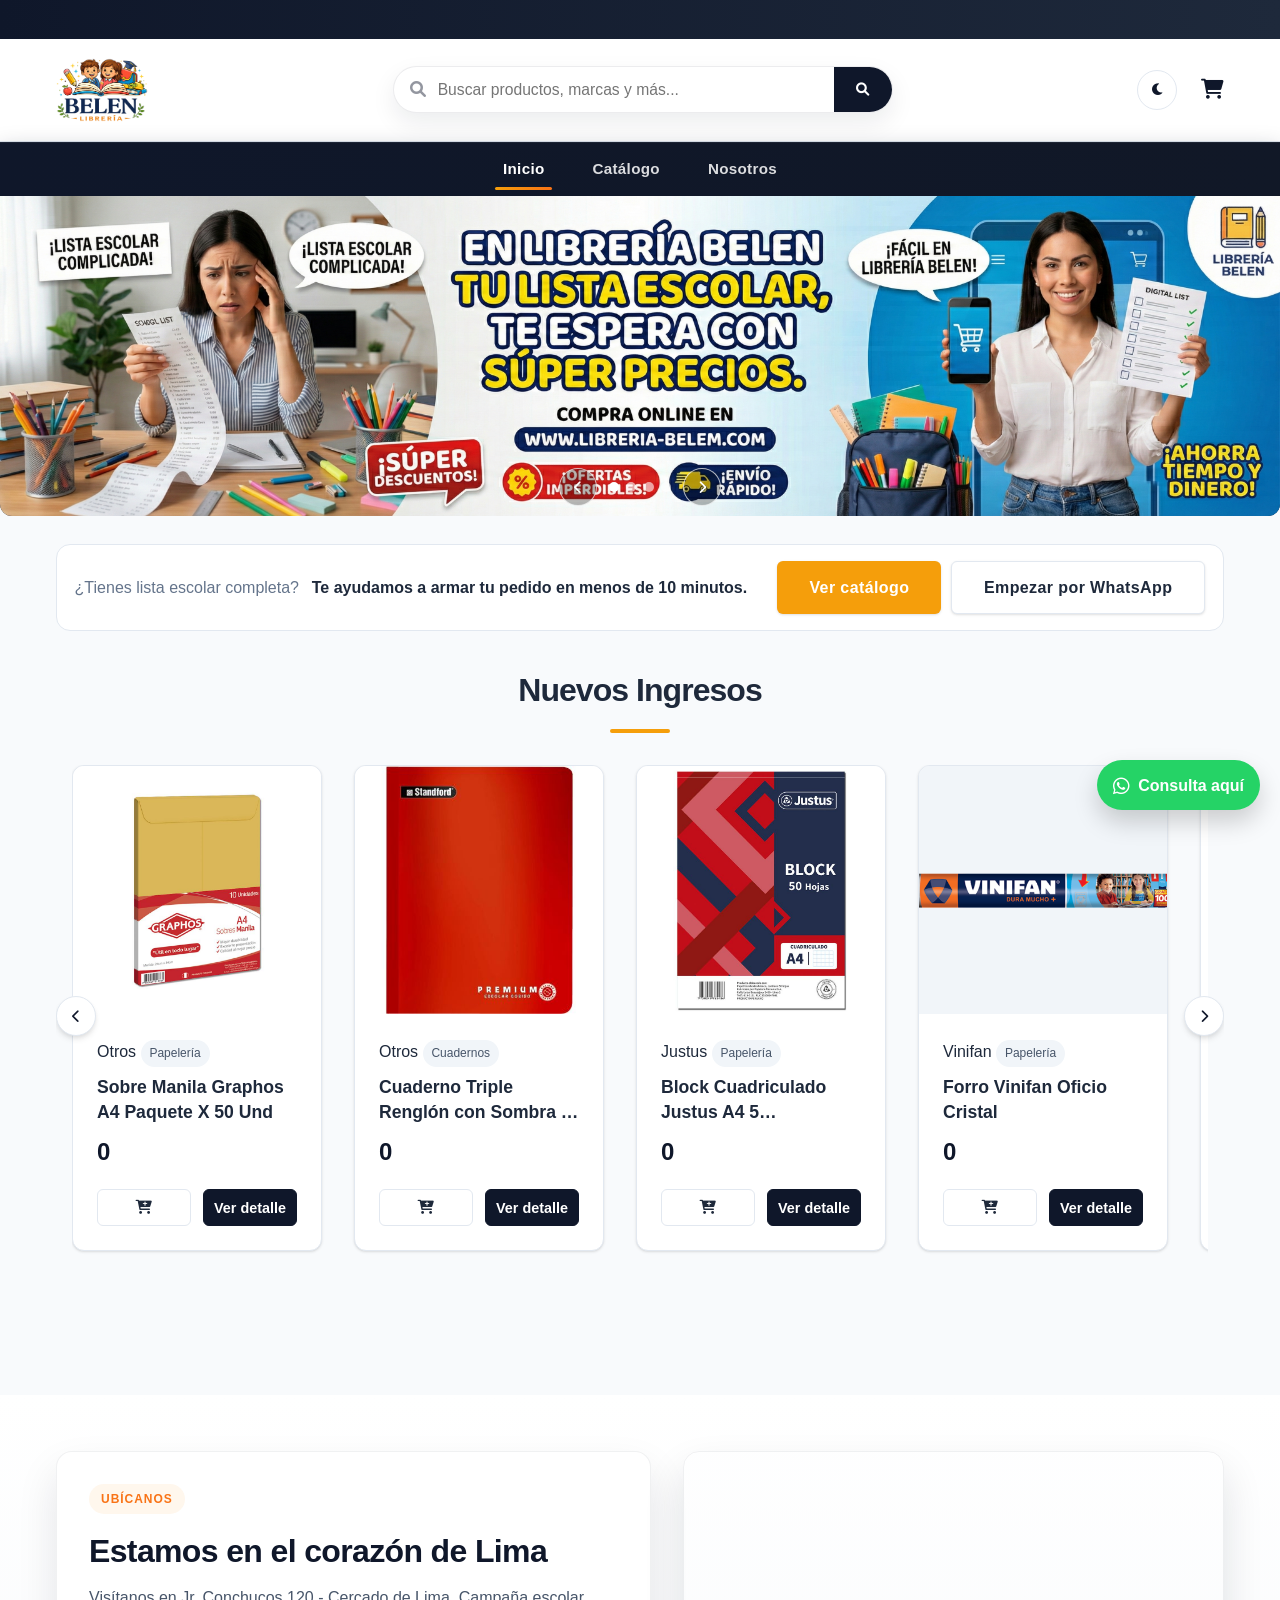
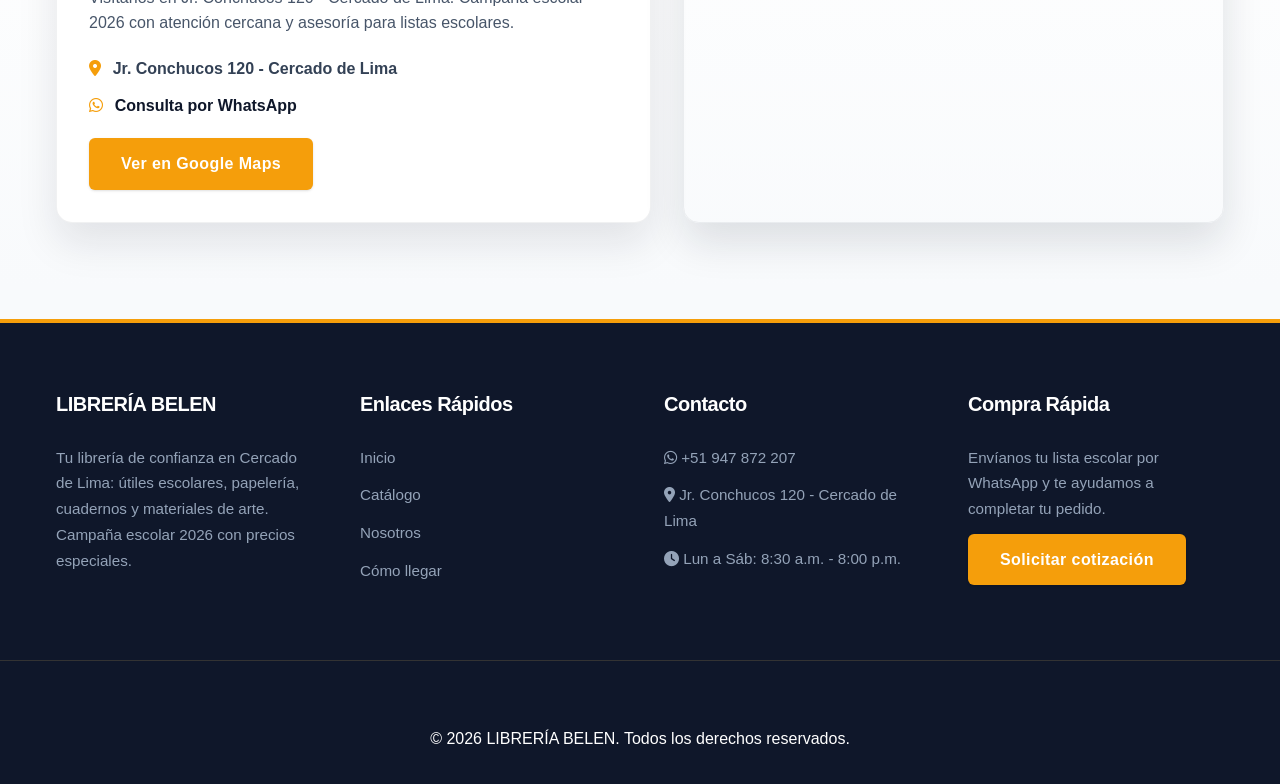
==== commit d6c7a8b9: "commit" ====
--- a/index.html
+++ b/index.html
@@ -80,6 +80,18 @@
                     <img src="images/portada%20dos.png" alt="Segunda portada Librería Belen" width="4096" height="1024" loading="lazy" decoding="async">
                 </picture>
             </article>
+
+            <article class="home-hero-slide" data-hero-slide>
+                <picture class="home-hero-media" aria-hidden="true">
+                    <img src="images/portada%20tres.png" alt="Tercera portada Librería Belen" width="4000" height="1056" loading="lazy" decoding="async">
+                </picture>
+            </article>
+
+            <article class="home-hero-slide" data-hero-slide>
+                <picture class="home-hero-media" aria-hidden="true">
+                    <img src="images/portada%20cuatro.png" alt="Cuarta portada Librería Belen" width="4000" height="1056" loading="lazy" decoding="async">
+                </picture>
+            </article>
         </div>
 
         <div class="home-hero-controls" aria-label="Controles del carrusel principal">
@@ -89,6 +101,8 @@
             <div class="home-hero-dots" role="tablist" aria-label="Seleccionar publicación de portada">
                 <button type="button" class="home-hero-dot is-active" data-hero-dot aria-label="Ir a publicación 1"></button>
                 <button type="button" class="home-hero-dot" data-hero-dot aria-label="Ir a publicación 2"></button>
+                <button type="button" class="home-hero-dot" data-hero-dot aria-label="Ir a publicación 3"></button>
+                <button type="button" class="home-hero-dot" data-hero-dot aria-label="Ir a publicación 4"></button>
             </div>
             <button type="button" class="home-hero-nav home-hero-next" data-hero-next aria-label="Siguiente publicación">
                 <i class="fas fa-chevron-right" aria-hidden="true"></i>
--- a/css/style.css
+++ b/css/style.css
@@ -1751,13 +1751,14 @@
 }
 
 .catalog-toolbar-zone {
+    position: static;
+    margin-bottom: 0.9rem;
+}
+
+.catalog-toolbar {
     position: sticky;
     top: 0.5rem;
-    z-index: 20;
-    margin-bottom: 0.9rem;
-}
-
-.catalog-toolbar {
+    z-index: 1200;
     display: flex;
     align-items: center;
     justify-content: space-between;
@@ -1766,6 +1767,7 @@
     border: 1px solid var(--border-color);
     border-radius: 12px;
     background: #fff;
+    box-shadow: var(--shadow-sm);
 }
 
 .catalog-sort {
@@ -1944,6 +1946,7 @@
     }
 
     .catalog-toolbar {
+        top: 0.35rem;
         flex-direction: column;
         align-items: stretch;
     }
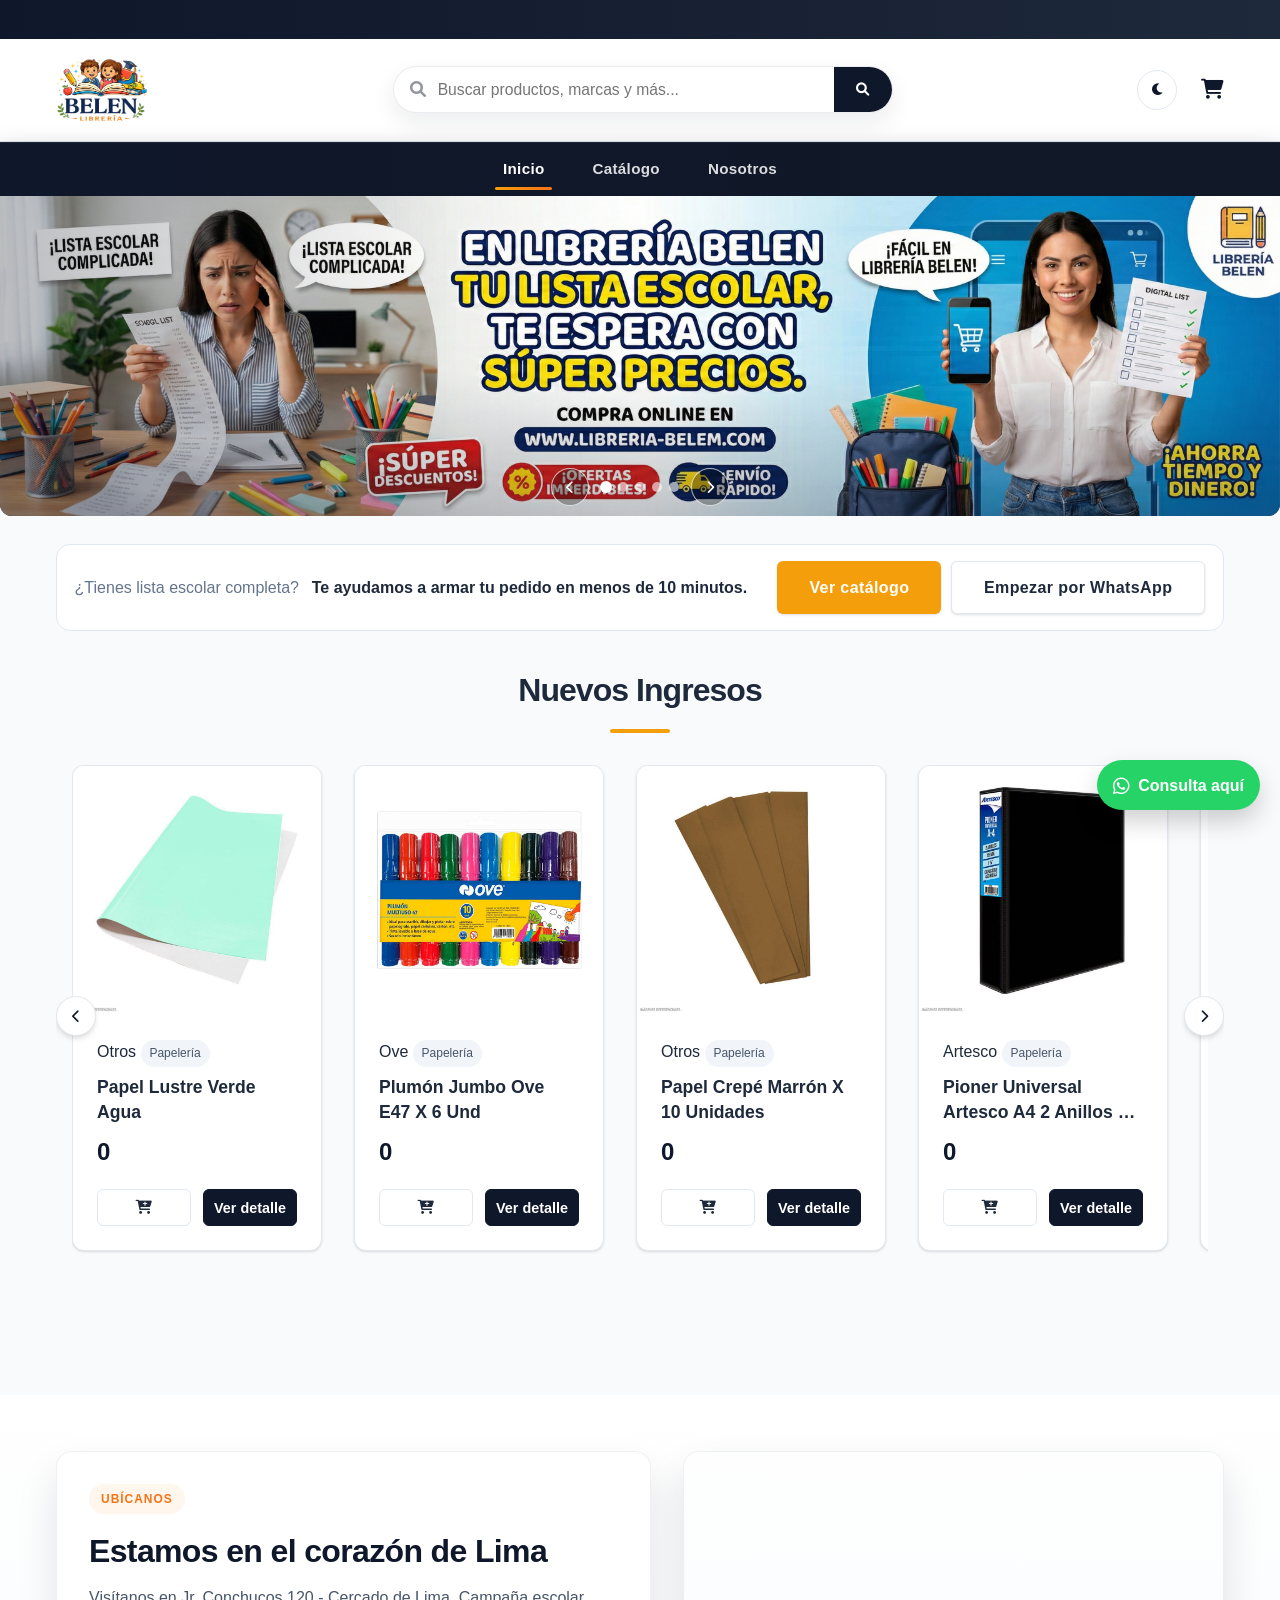
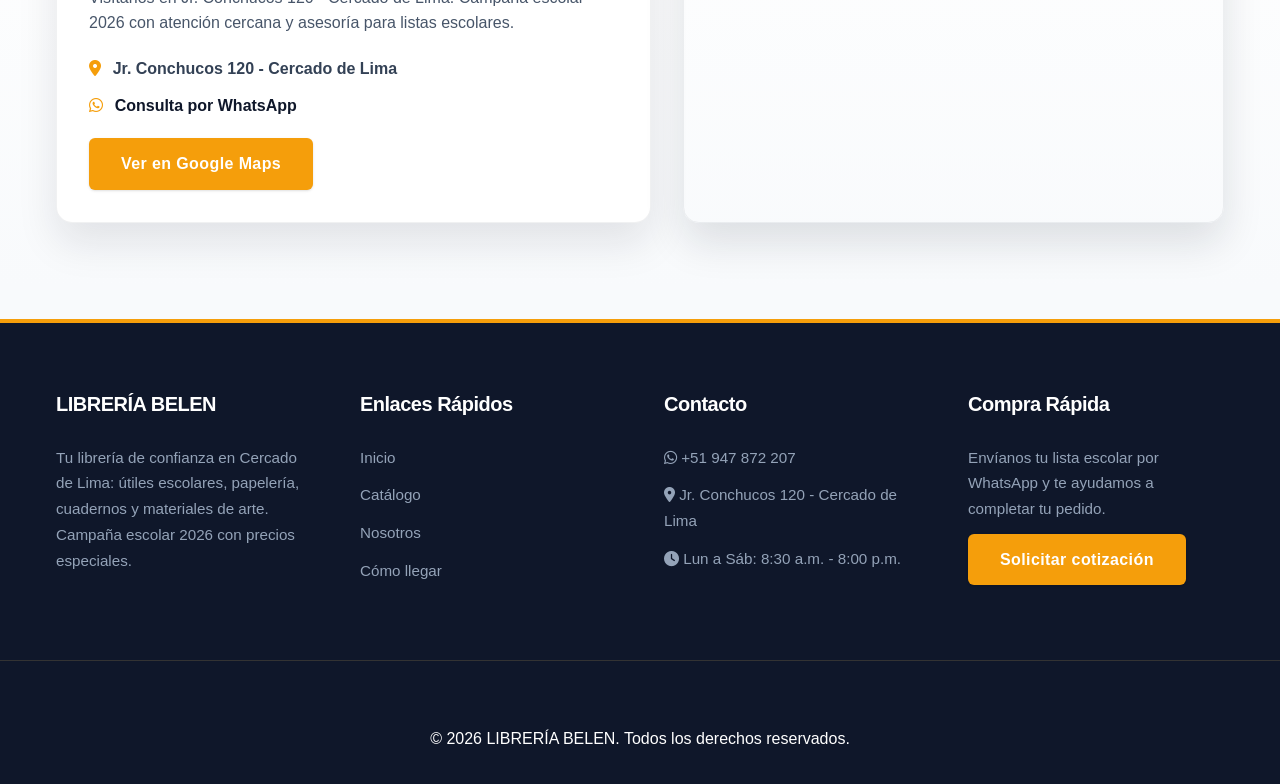
==== commit 1810cd6a: "nuevas mejoras" ====
--- a/index.html
+++ b/index.html
@@ -18,6 +18,7 @@
     <div class="announcement-bar">
         <div class="announcement-content">
             <p><i class="fas fa-store"></i> Atención en tienda: Lun a Sáb de 8:30 a.m. a 8:00 p.m.</p>
+            <p><i class="fas fa-train"></i> Delivery gratis en todas las estaciones del tren, Metro de Lima, Línea 1.</p>
             <a href="https://wa.me/51947872207" target="_blank" rel="noopener">
                 <i class="fab fa-whatsapp"></i> Pedidos por WhatsApp
             </a>
@@ -92,6 +93,12 @@
                     <img src="images/portada%20cuatro.png" alt="Cuarta portada Librería Belen" width="4000" height="1056" loading="lazy" decoding="async">
                 </picture>
             </article>
+
+            <article class="home-hero-slide" data-hero-slide>
+                <picture class="home-hero-media" aria-hidden="true">
+                    <img src="images/portadacinco.png" alt="Quinta portada Librería Belen" width="4000" height="1056" loading="lazy" decoding="async">
+                </picture>
+            </article>
         </div>
 
         <div class="home-hero-controls" aria-label="Controles del carrusel principal">
@@ -103,6 +110,7 @@
                 <button type="button" class="home-hero-dot" data-hero-dot aria-label="Ir a publicación 2"></button>
                 <button type="button" class="home-hero-dot" data-hero-dot aria-label="Ir a publicación 3"></button>
                 <button type="button" class="home-hero-dot" data-hero-dot aria-label="Ir a publicación 4"></button>
+                <button type="button" class="home-hero-dot" data-hero-dot aria-label="Ir a publicación 5"></button>
             </div>
             <button type="button" class="home-hero-nav home-hero-next" data-hero-next aria-label="Siguiente publicación">
                 <i class="fas fa-chevron-right" aria-hidden="true"></i>
--- a/css/style.css
+++ b/css/style.css
@@ -103,7 +103,7 @@
     gap: 2rem;
     white-space: nowrap;
     padding-left: 100%;
-    animation: announcementTicker 16s linear infinite;
+    animation: announcementTicker 24s linear infinite;
 }
 
 .announcement-content:hover {
@@ -1623,6 +1623,12 @@
         justify-content: space-between;
         white-space: normal;
     }
+
+    .home-hero-slide,
+    .home-hero-slide.is-active {
+        transition: none;
+        animation: none;
+    }
 }
 
 /* Unified UI Layer */
@@ -1653,21 +1659,94 @@
 
 .home-hero-track {
     position: relative;
+    aspect-ratio: 4 / 1;
+    perspective: 1800px;
+    perspective-origin: center;
+    transform-style: preserve-3d;
+    isolation: isolate;
 }
 
 .home-hero-slide {
-    display: none;
+    position: absolute;
+    inset: 0;
+    opacity: 0;
+    visibility: hidden;
+    transform: rotateY(88deg);
+    transform-origin: right center;
+    backface-visibility: hidden;
+    will-change: transform, opacity;
+    z-index: 1;
+    pointer-events: none;
 }
 
 .home-hero-slide.is-active {
+    opacity: 1;
+    visibility: visible;
+    transform: rotateY(0deg);
+    z-index: 3;
+    pointer-events: auto;
+}
+
+.home-hero-slide::after {
+    content: "";
+    position: absolute;
+    inset: 0;
+    background:
+        linear-gradient(to right, rgba(2, 6, 23, 0.26), transparent 36%),
+        linear-gradient(to top, rgba(15, 23, 42, 0.25), transparent 45%);
+    pointer-events: none;
+    z-index: 1;
+}
+
+.home-hero-slide.is-entering,
+.home-hero-slide.is-leaving {
+    visibility: visible;
+    opacity: 1;
+    pointer-events: none;
+    animation-duration: 1.3s;
+    animation-fill-mode: forwards;
+    animation-timing-function: cubic-bezier(0.22, 1, 0.36, 1);
+}
+
+.home-hero-slide.is-entering {
+    z-index: 4;
+}
+
+.home-hero-slide.is-leaving {
+    z-index: 5;
+}
+
+.home-hero-slide.is-entering.to-next {
+    transform-origin: right center;
+    animation-name: heroPageInNext;
+}
+
+.home-hero-slide.is-leaving.to-next {
+    transform-origin: left center;
+    animation-name: heroPageOutNext;
+}
+
+.home-hero-slide.is-entering.to-prev {
+    transform-origin: left center;
+    animation-name: heroPageInPrev;
+}
+
+.home-hero-slide.is-leaving.to-prev {
+    transform-origin: right center;
+    animation-name: heroPageOutPrev;
+}
+
+.home-hero-media {
     display: block;
+    width: 100%;
+    height: 100%;
 }
 
 .home-hero-media img {
     width: 100%;
-    height: auto;
-    aspect-ratio: 4 / 1;
+    height: 100%;
     object-fit: cover;
+    transform-origin: center;
 }
 
 .home-hero-controls {
@@ -1693,10 +1772,12 @@
     border: none;
     background: rgba(255, 255, 255, 0.6);
     cursor: pointer;
+    transition: transform var(--transition-smooth), background-color var(--transition-smooth);
 }
 
 .home-hero-dot.is-active {
     background: #fff;
+    transform: scale(1.18);
 }
 
 .home-hero-nav {
@@ -1710,6 +1791,57 @@
     align-items: center;
     justify-content: center;
     cursor: pointer;
+    transition: transform var(--transition-smooth), background-color var(--transition-smooth), border-color var(--transition-smooth);
+}
+
+.home-hero-nav:hover {
+    transform: translateY(-1px) scale(1.03);
+    background: rgba(0, 0, 0, 0.4);
+    border-color: rgba(255, 255, 255, 0.92);
+}
+
+@keyframes heroPageOutNext {
+    0% {
+        transform: rotateY(0deg);
+        opacity: 1;
+    }
+    100% {
+        transform: rotateY(-88deg);
+        opacity: 0.34;
+    }
+}
+
+@keyframes heroPageInNext {
+    0% {
+        transform: rotateY(88deg);
+        opacity: 0.42;
+    }
+    100% {
+        transform: rotateY(0deg);
+        opacity: 1;
+    }
+}
+
+@keyframes heroPageOutPrev {
+    0% {
+        transform: rotateY(0deg);
+        opacity: 1;
+    }
+    100% {
+        transform: rotateY(88deg);
+        opacity: 0.34;
+    }
+}
+
+@keyframes heroPageInPrev {
+    0% {
+        transform: rotateY(-88deg);
+        opacity: 0.42;
+    }
+    100% {
+        transform: rotateY(0deg);
+        opacity: 1;
+    }
 }
 
 .conversion-strip {
@@ -1966,7 +2098,7 @@
         padding-bottom: 74px;
     }
 
-    .home-hero-media img {
+    .home-hero-track {
         aspect-ratio: 3 / 2;
     }
 
